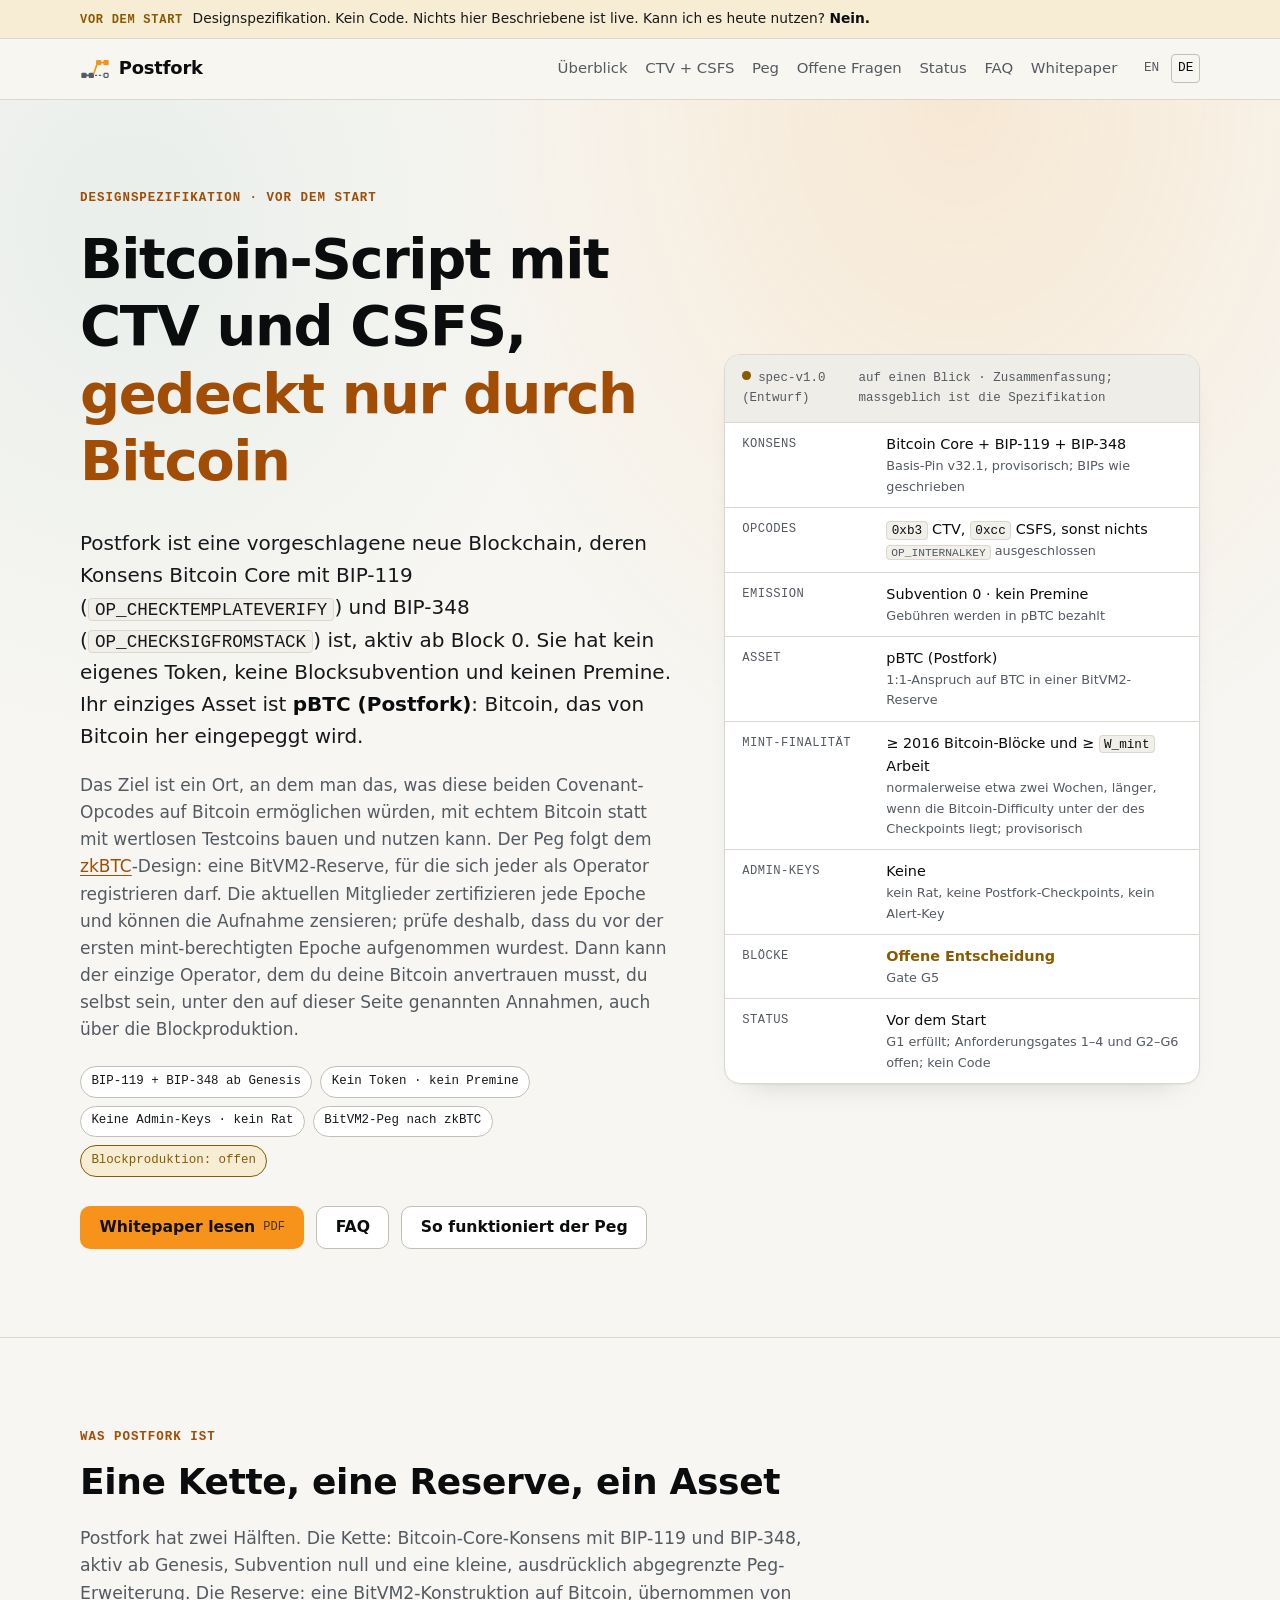
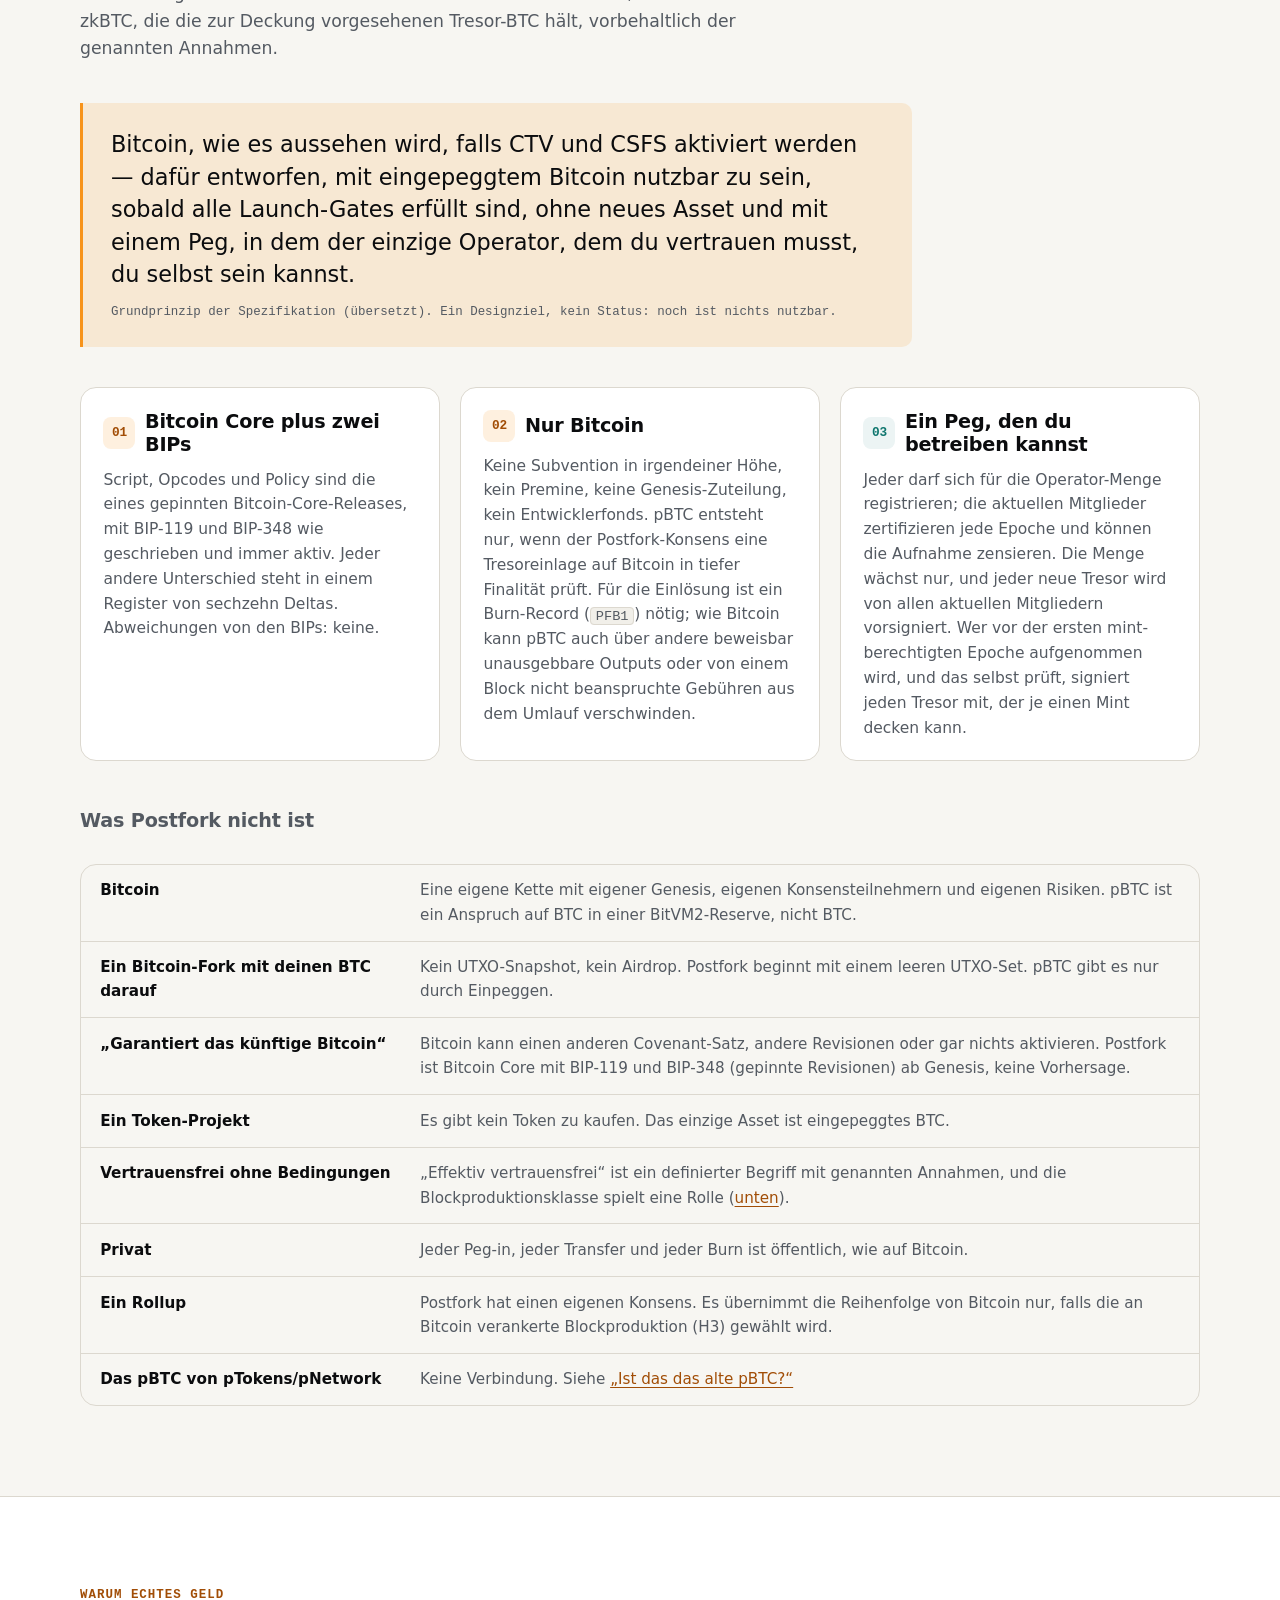
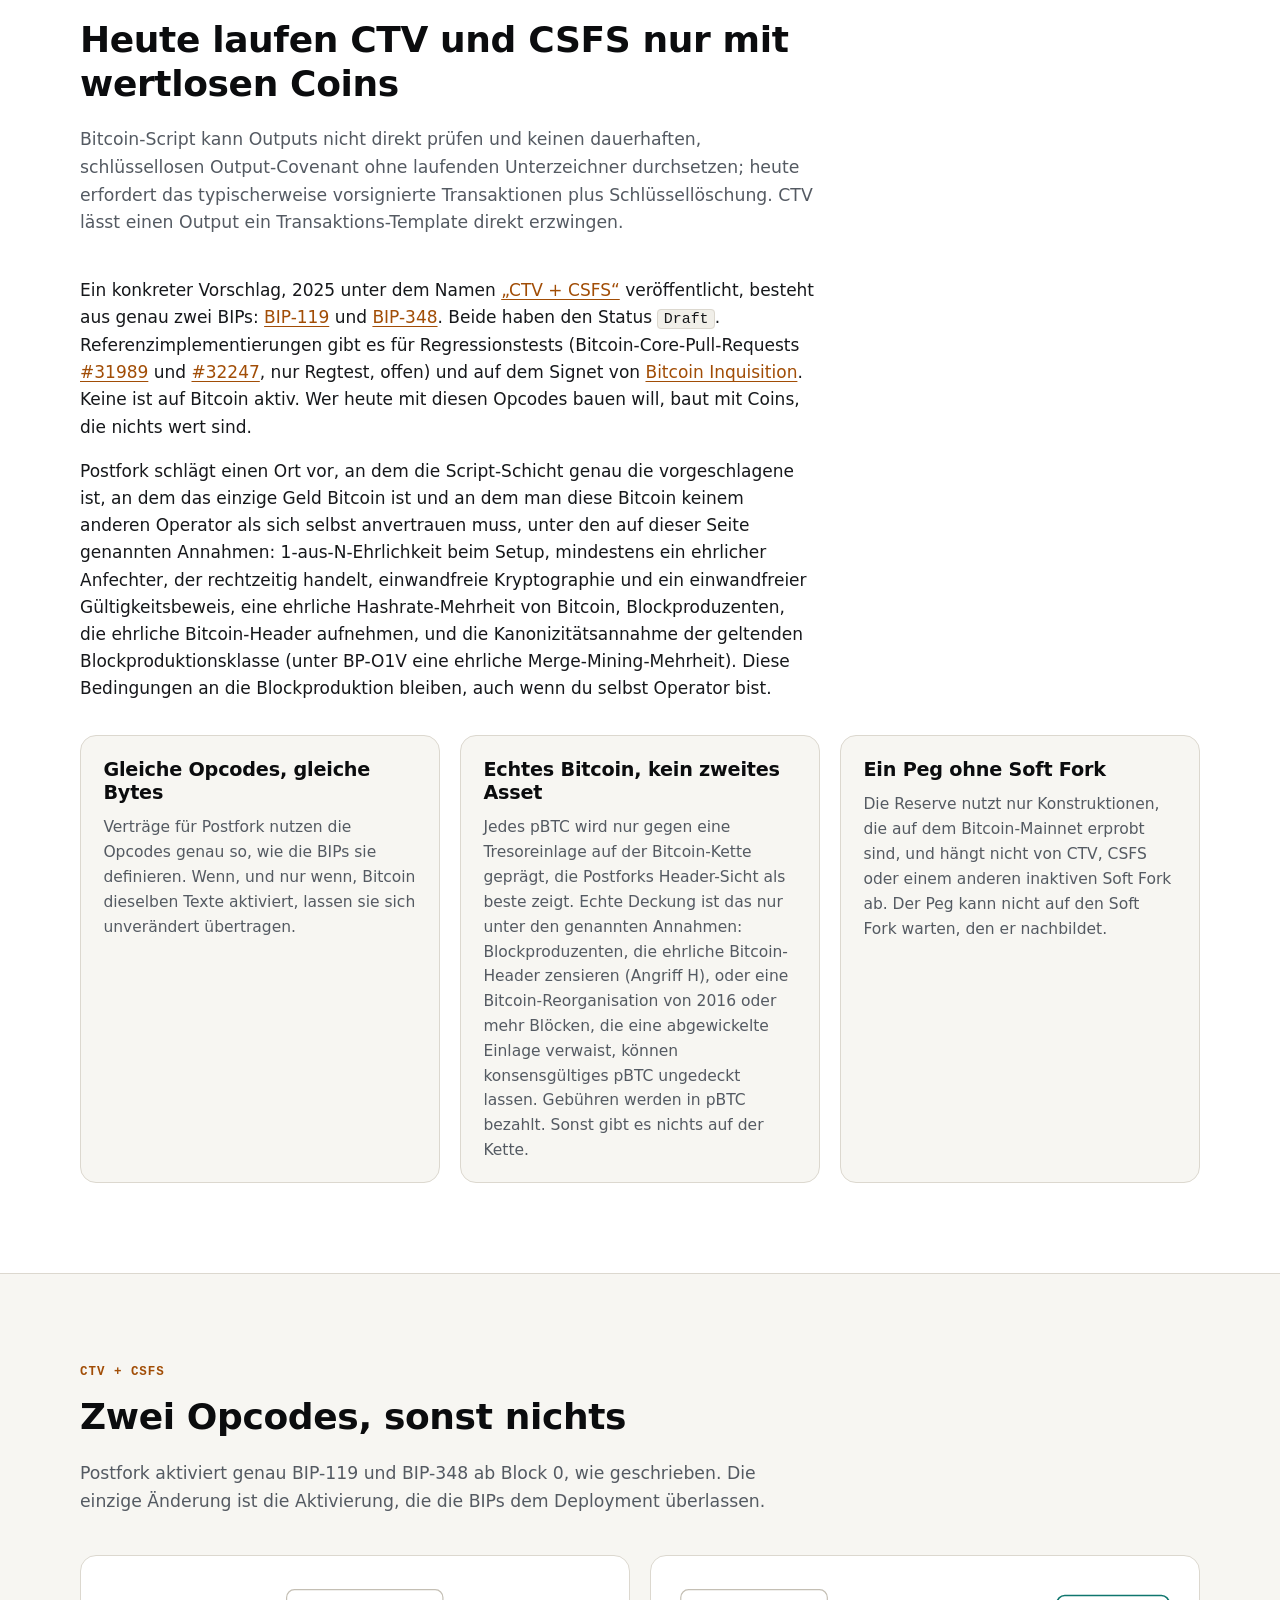
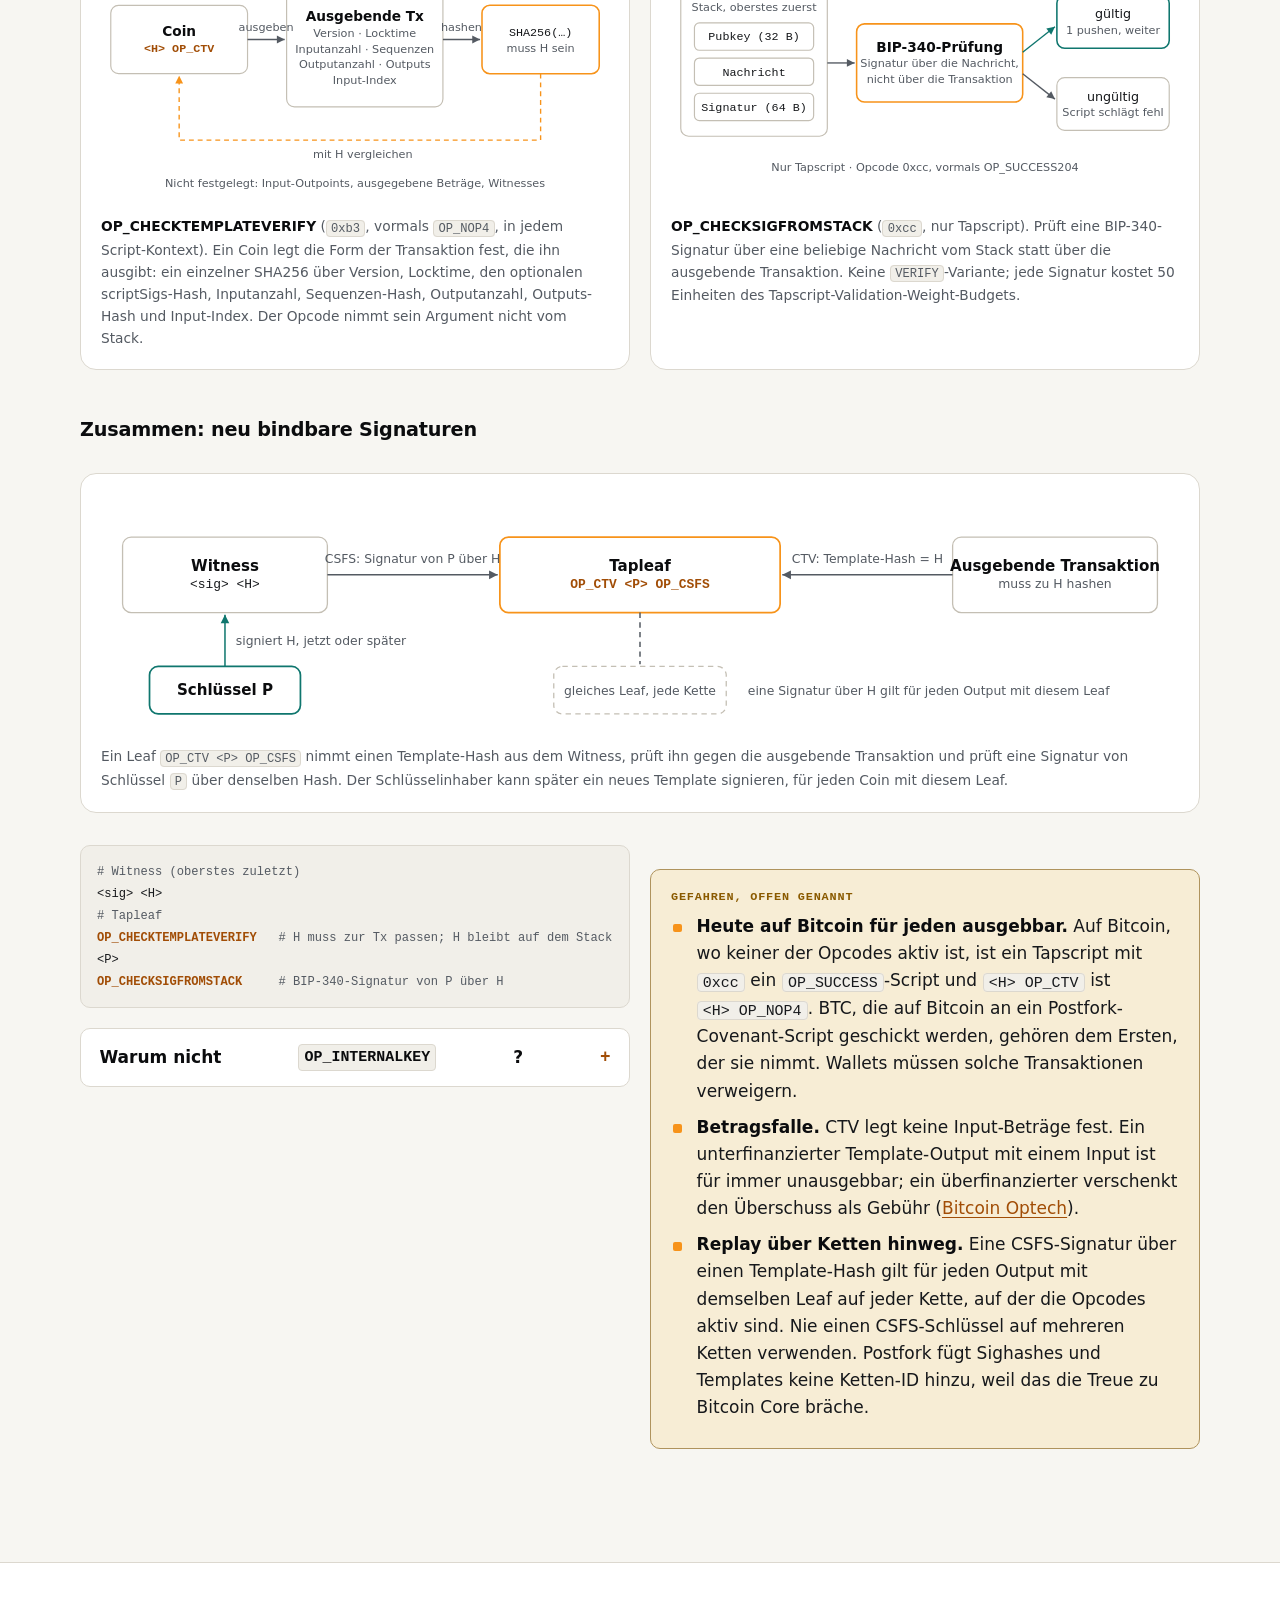
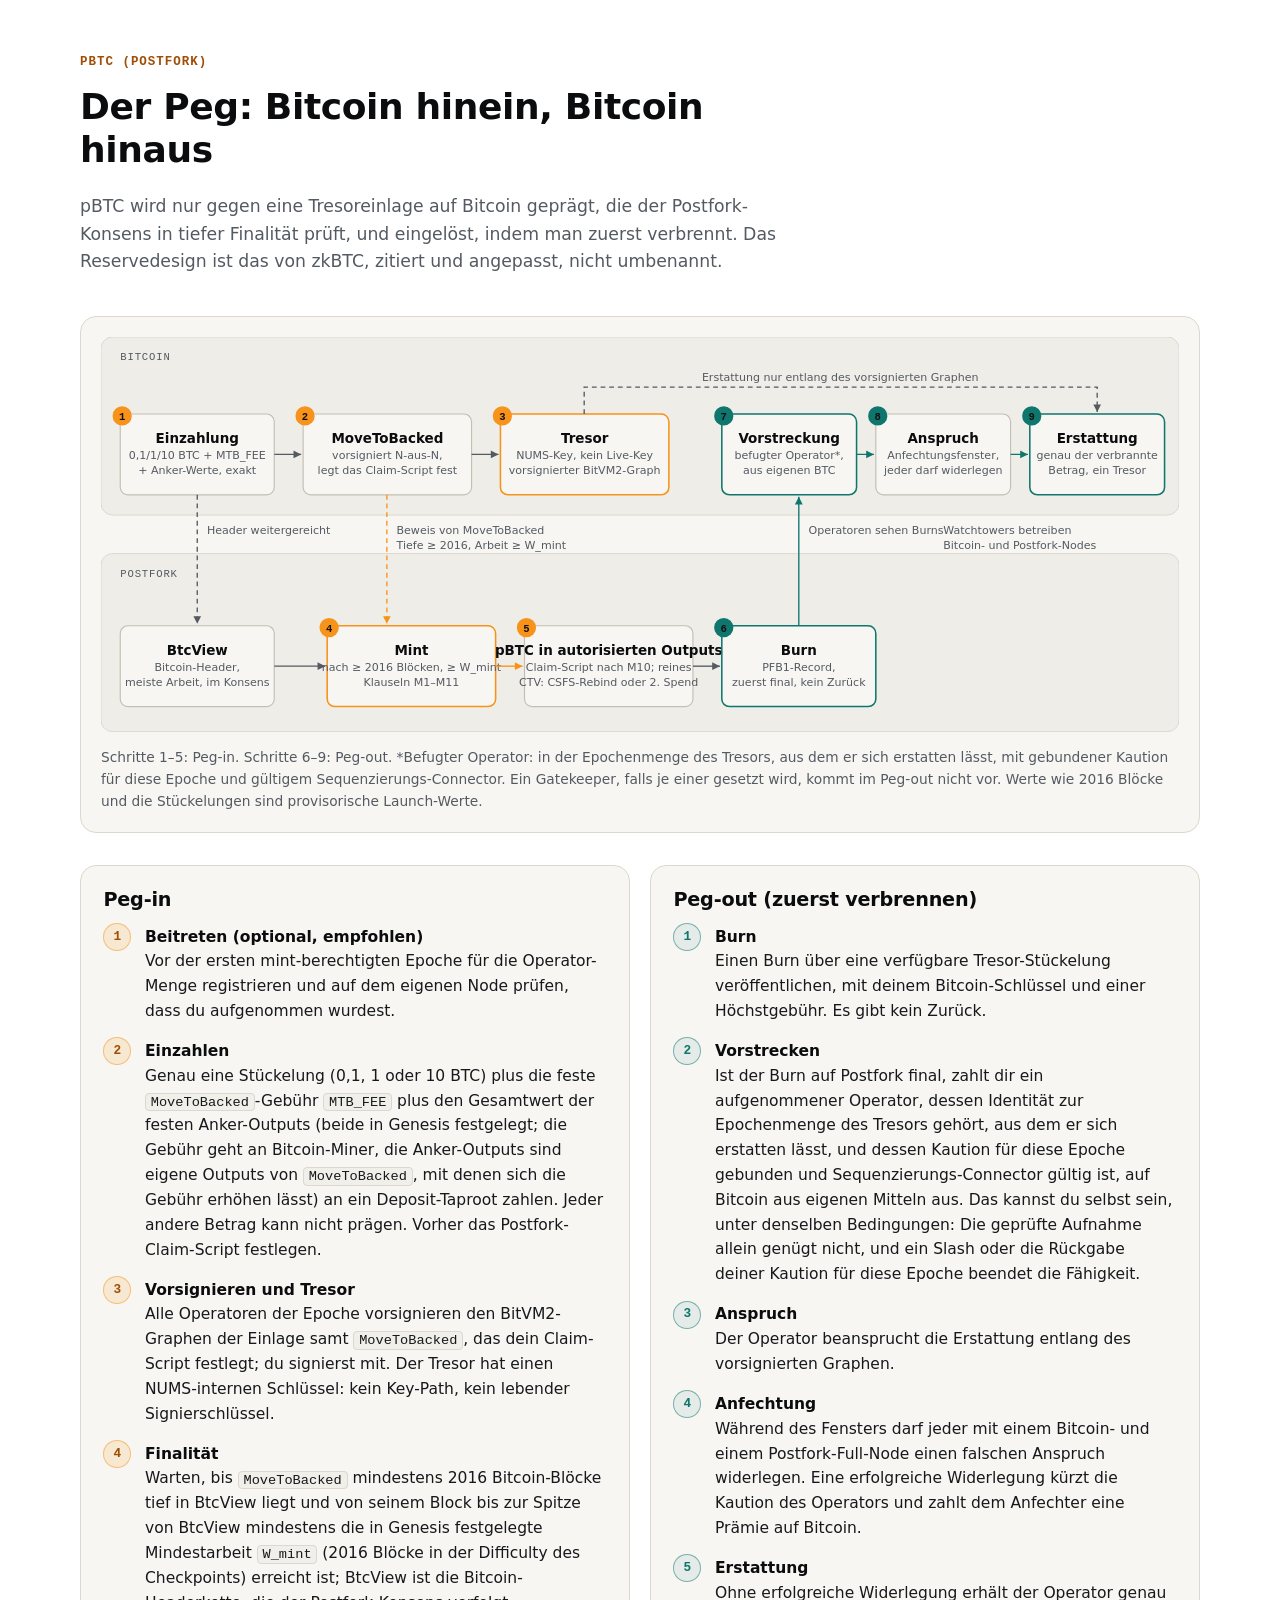
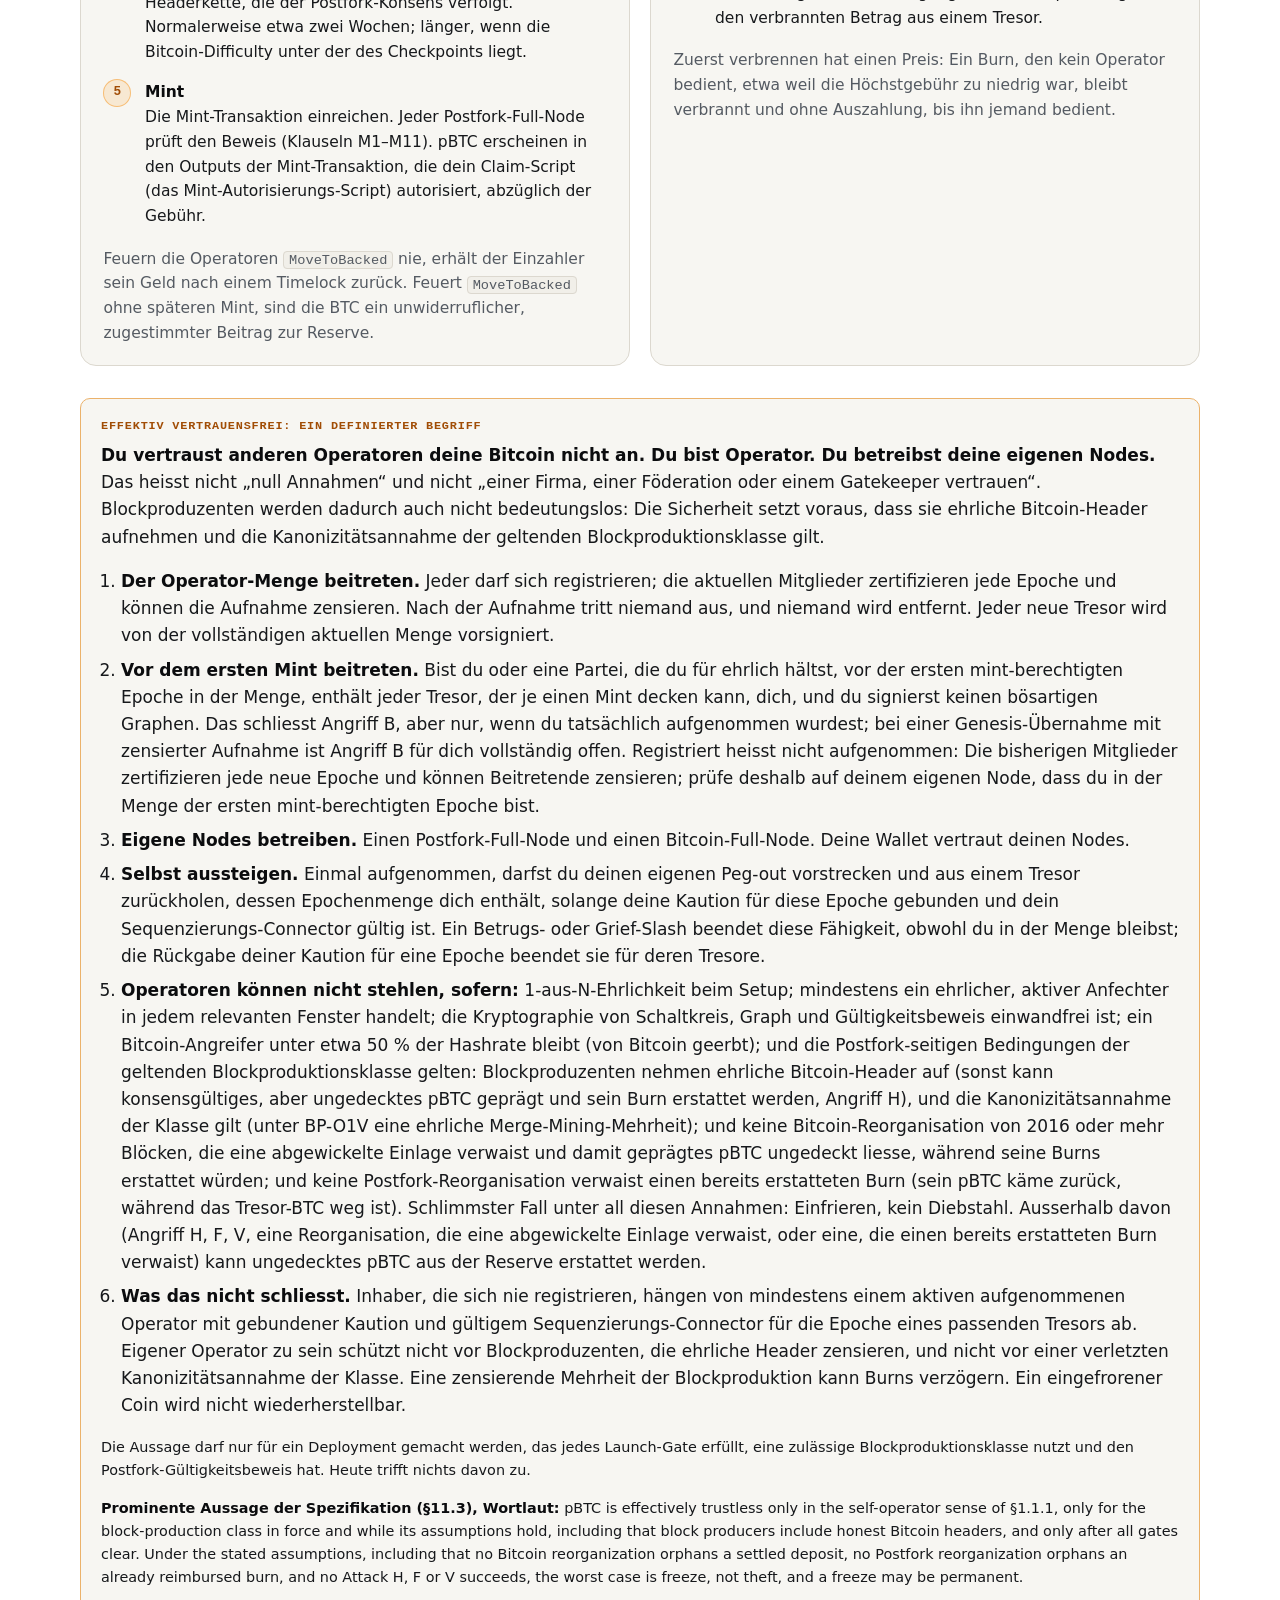
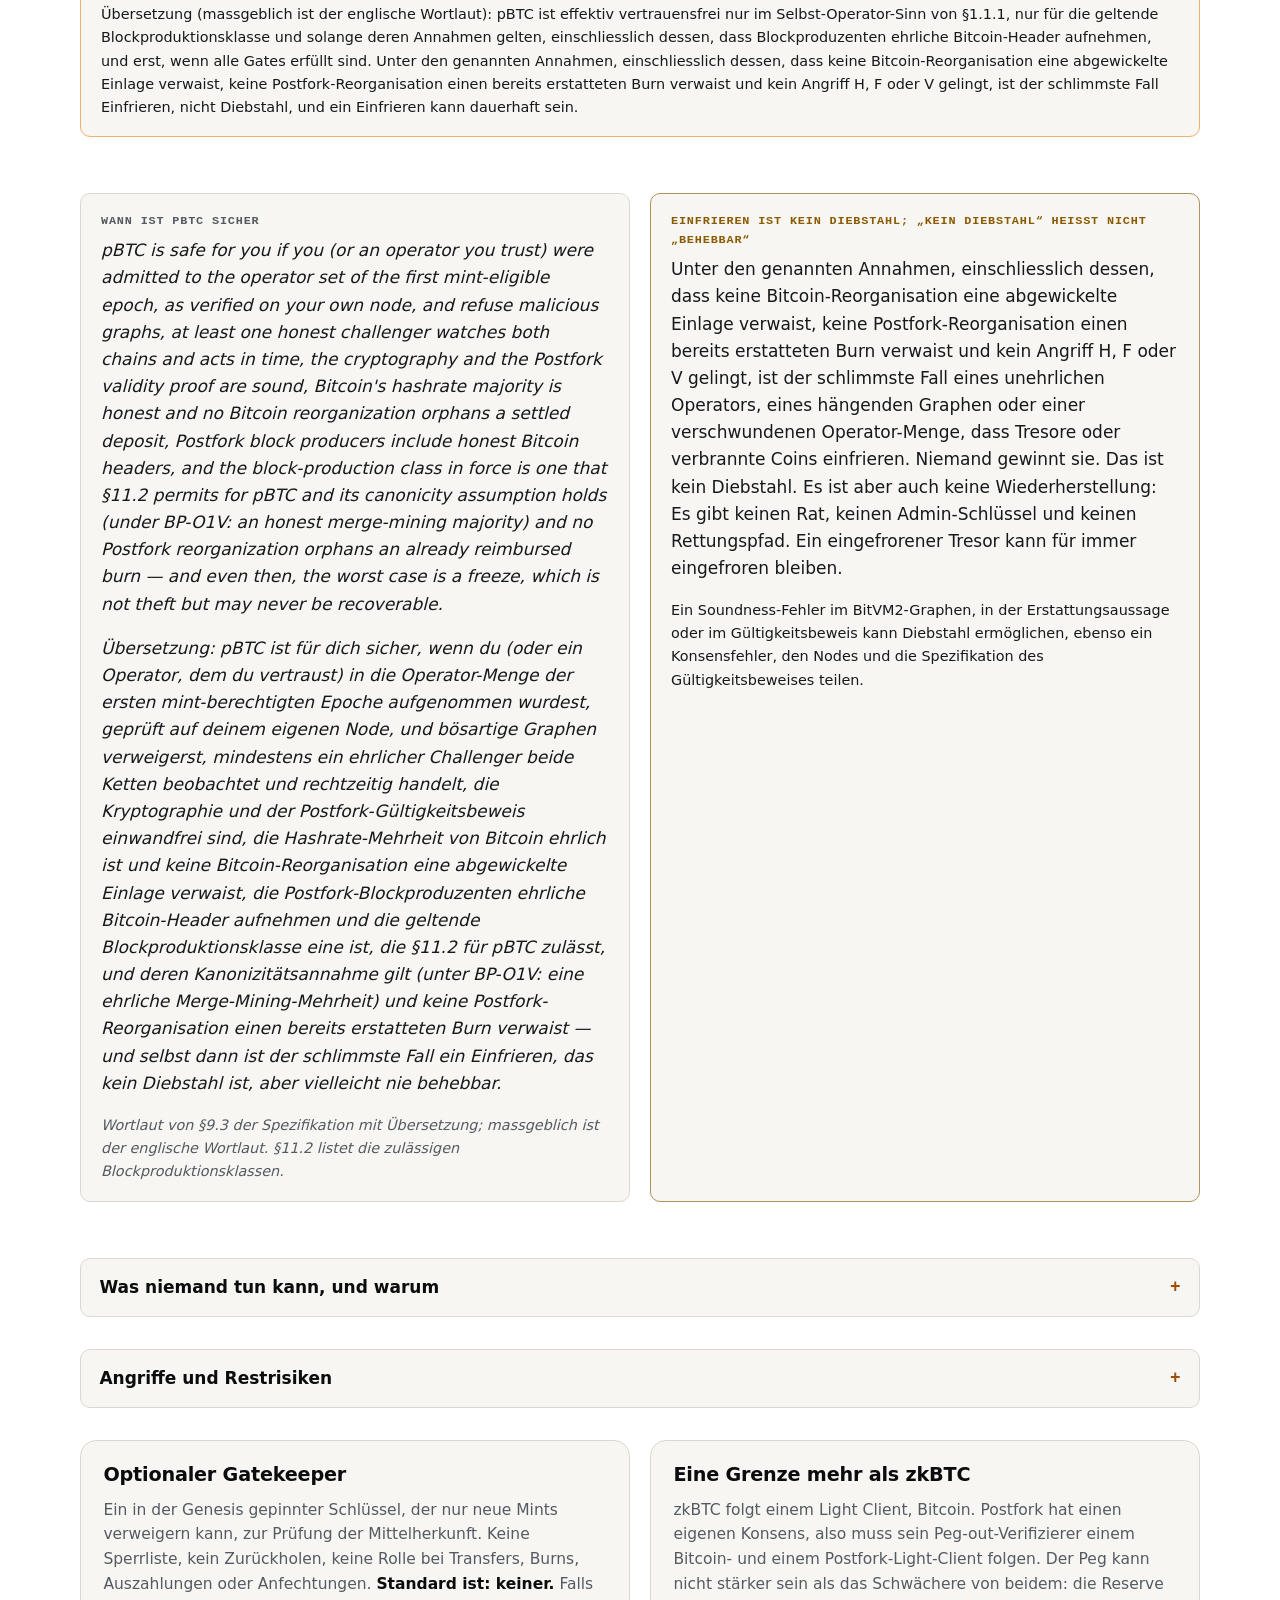
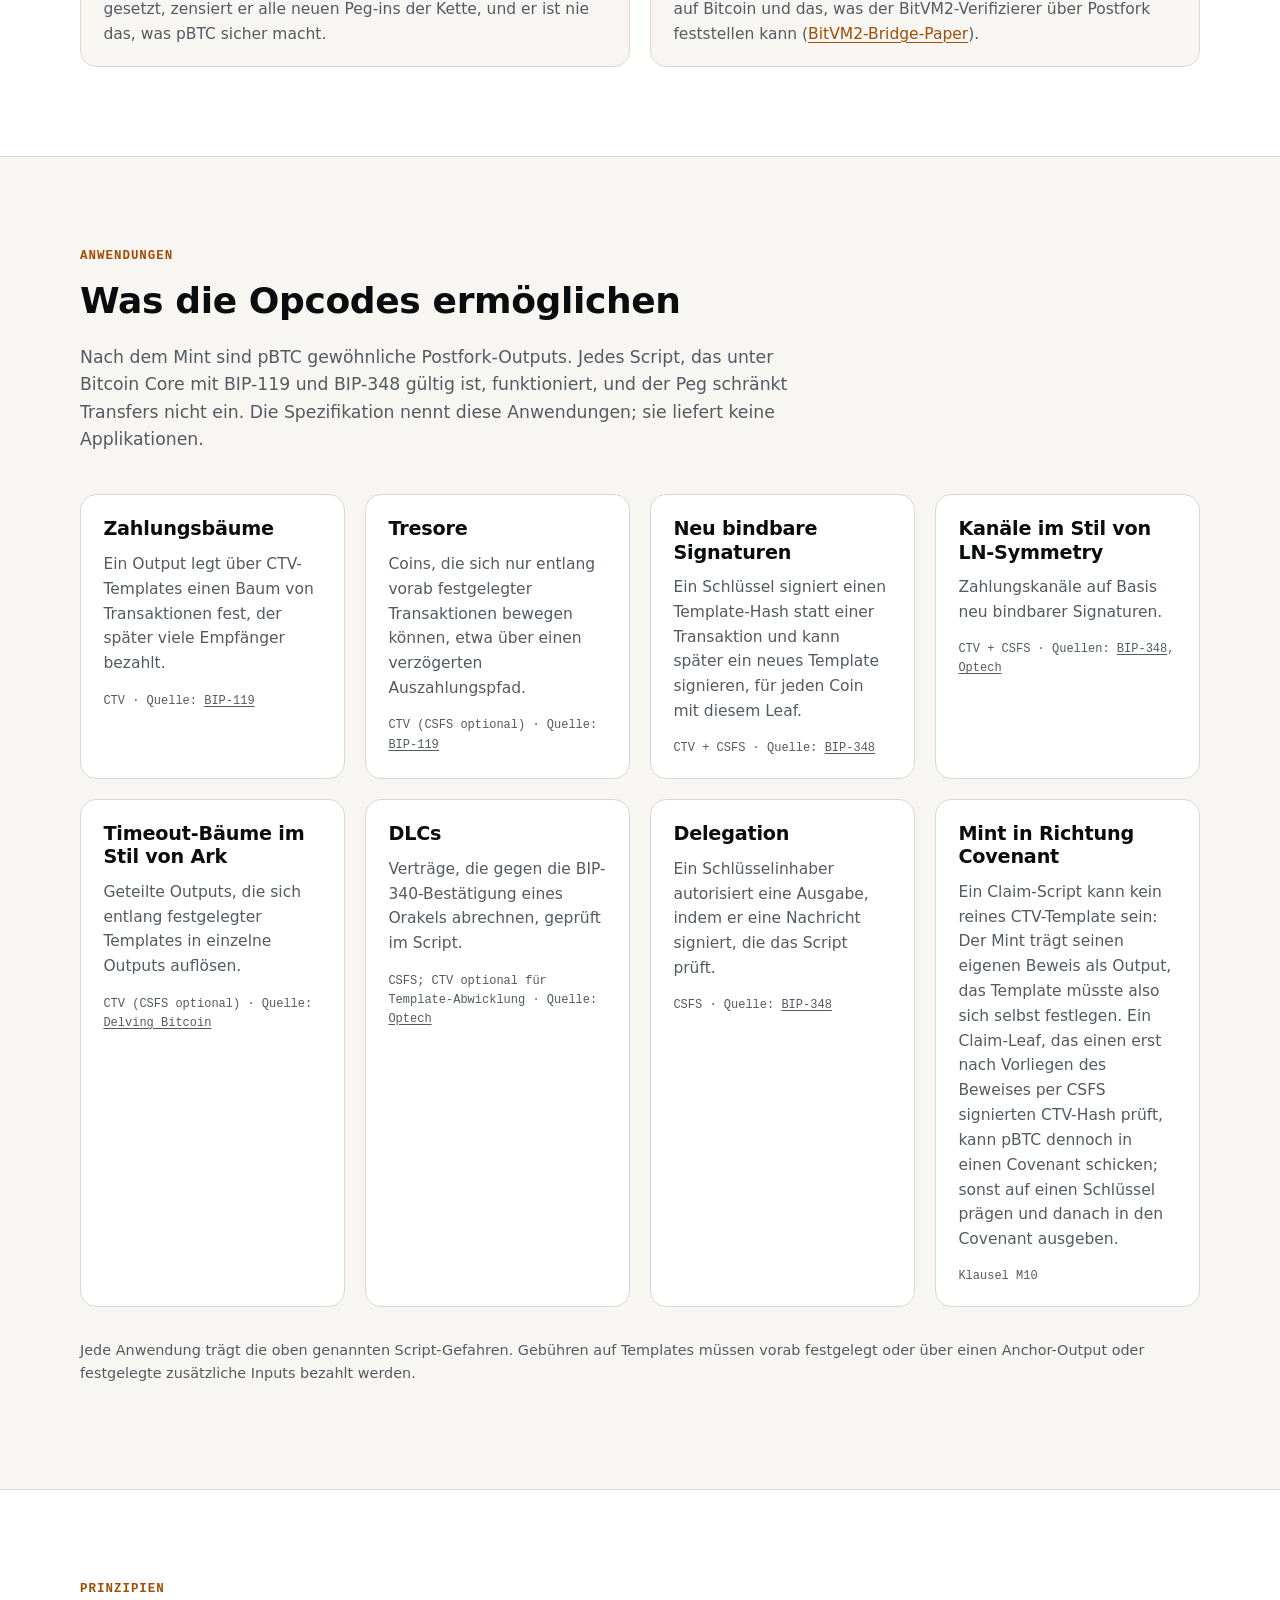
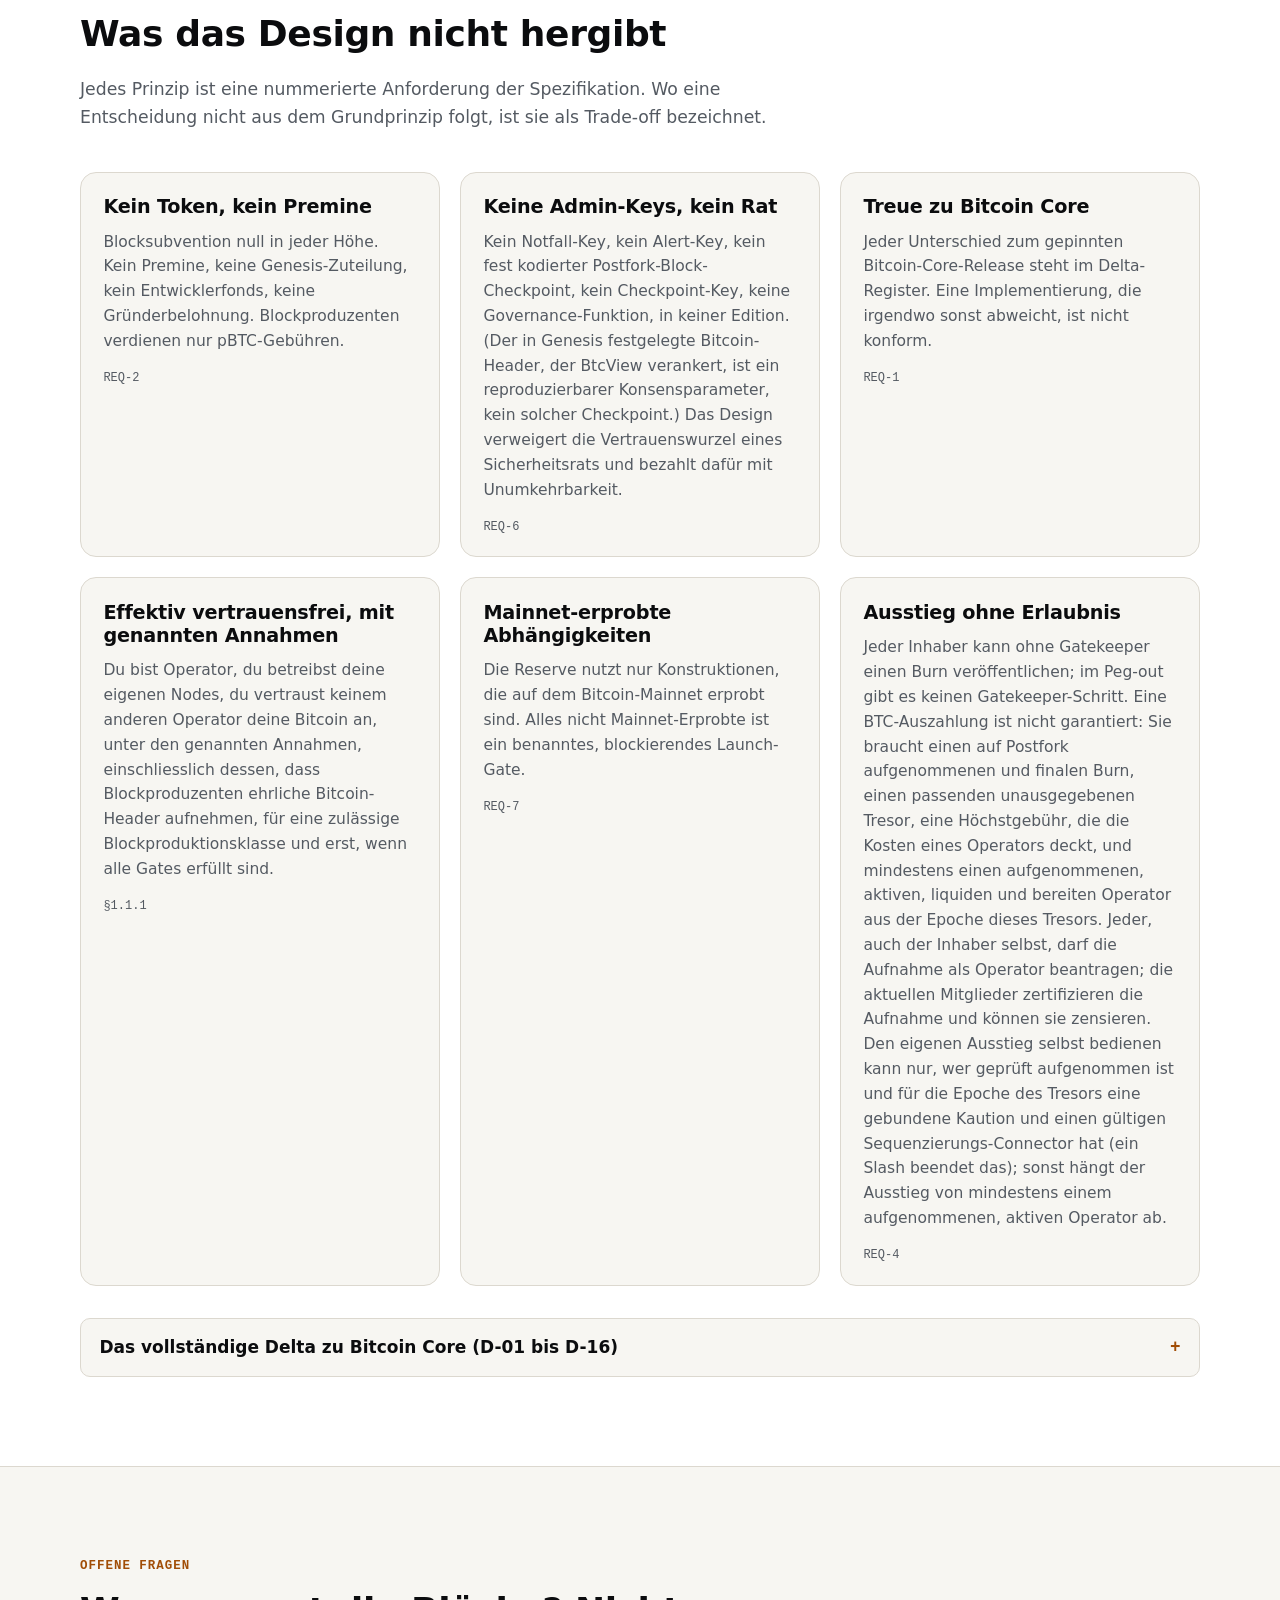
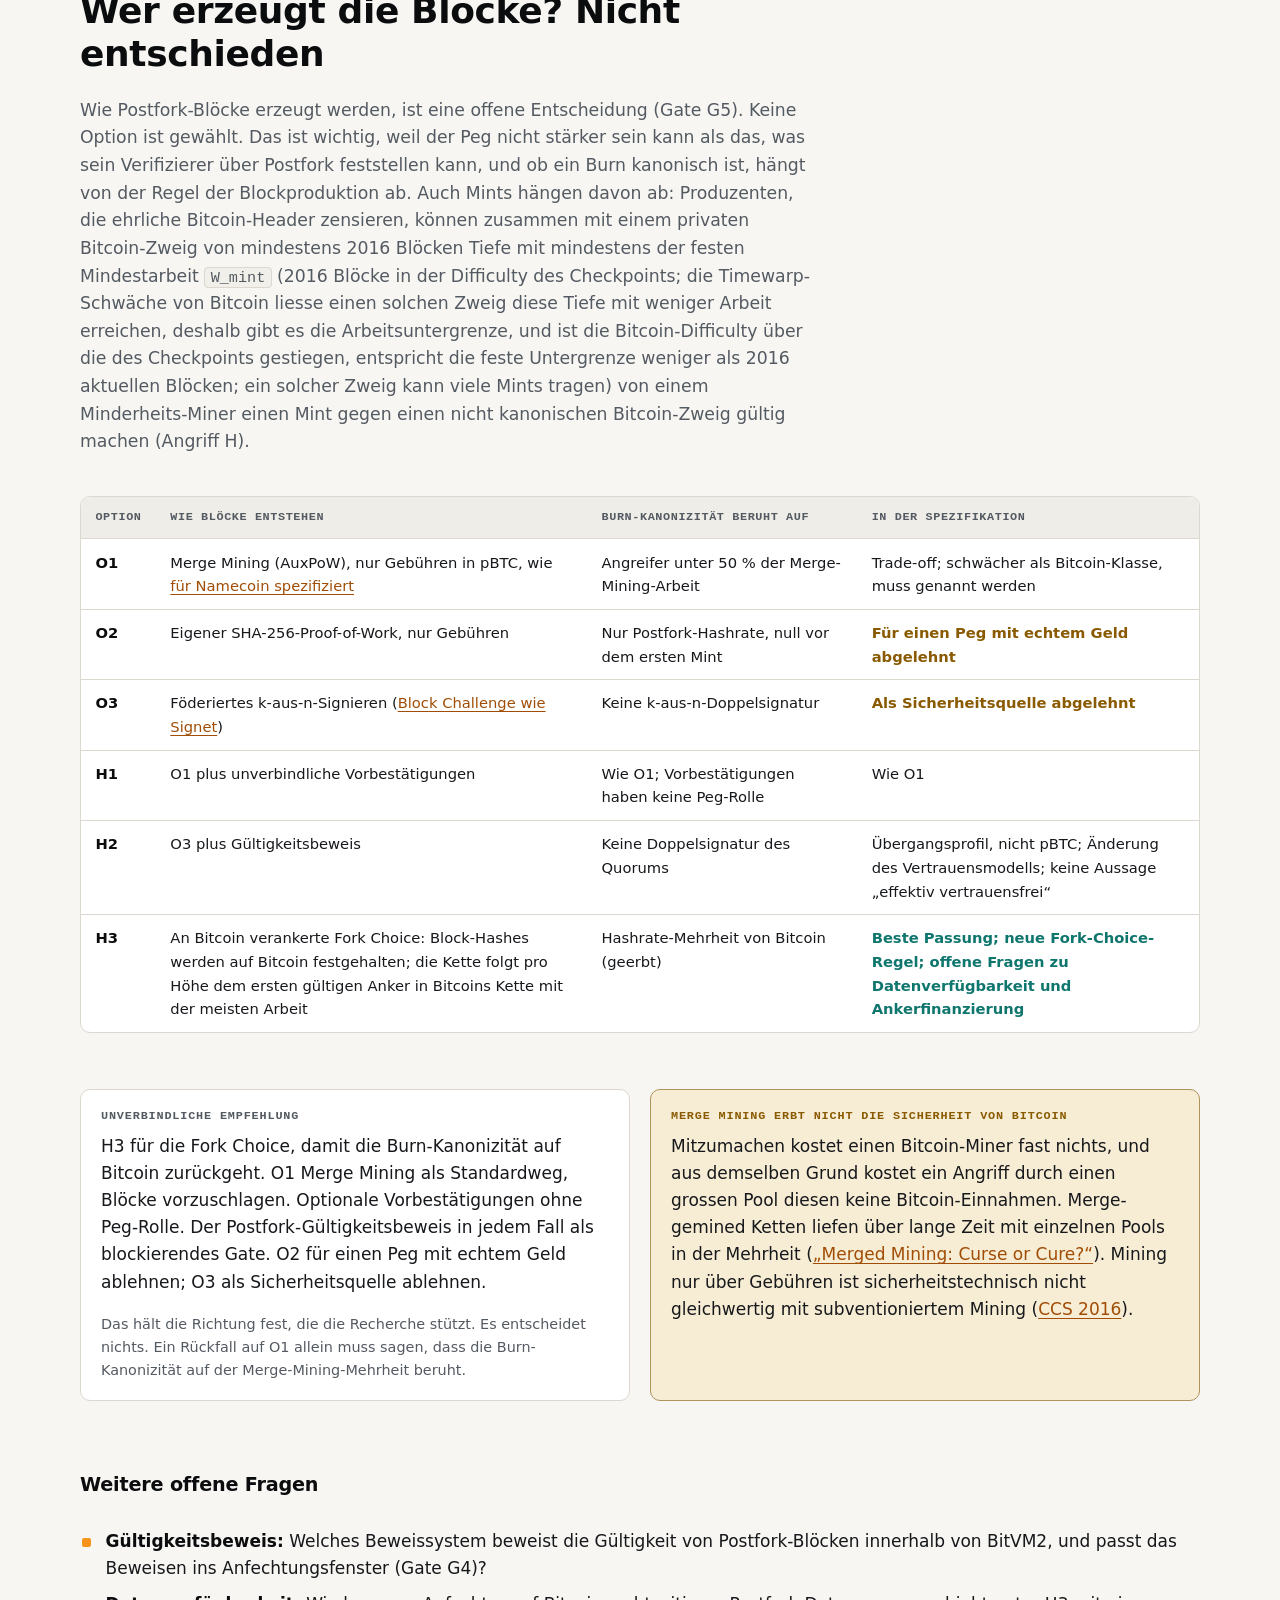
==== de/index.html @ e13eed55 "Address fifteenth review: covenant wording, CTV hash, gates Precise covenant motivation and CTV hash" ====
<!doctype html>
<html lang="de">
<head>
<meta charset="utf-8" />
<meta name="viewport" content="width=device-width, initial-scale=1" />
<title>Postfork — Bitcoin Core mit CTV und CSFS ab Genesis, gedeckt nur durch eingepeggtes Bitcoin</title>
<meta name="description" content="Eine Designspezifikation vor dem Start: Bitcoin Core mit BIP-119 (CTV) und BIP-348 (CSFS), aktiv ab Genesis. Kein Token, kein Premine. Das einzige Asset ist pBTC (Postfork), über eine BitVM2-Reserve eingepeggtes Bitcoin. Nichts ist live." />
<meta name="robots" content="index, follow, max-image-preview:large" />
<meta name="theme-color" content="#0b0c0e" media="(prefers-color-scheme: dark)" />
<meta name="theme-color" content="#f7f6f2" media="(prefers-color-scheme: light)" />
<link rel="canonical" href="https://postfork.org/de/" />
<link rel="alternate" hreflang="en" href="https://postfork.org/" />
<link rel="alternate" hreflang="de" href="https://postfork.org/de/" />
<link rel="alternate" hreflang="x-default" href="https://postfork.org/" />
<link rel="icon" href="/favicon.svg" type="image/svg+xml" />
<link rel="sitemap" type="application/xml" href="/sitemap.xml" />
<link rel="stylesheet" href="/styles.css" />
<meta property="og:type" content="website" />
<meta property="og:site_name" content="Postfork" />
<meta property="og:title" content="Postfork — Bitcoin Core mit CTV und CSFS ab Genesis, gedeckt nur durch eingepeggtes Bitcoin" />
<meta property="og:description" content="Eine Designspezifikation vor dem Start: Bitcoin Core mit BIP-119 (CTV) und BIP-348 (CSFS), aktiv ab Genesis. Kein Token, kein Premine. Das einzige Asset ist pBTC (Postfork), über eine BitVM2-Reserve eingepeggtes Bitcoin. Nichts ist live." />
<meta property="og:url" content="https://postfork.org/de/" />
<meta property="og:locale" content="de_DE" />
<meta property="og:locale:alternate" content="en_US" />
<meta property="og:image" content="https://postfork.org/og.png" />
<meta property="og:image:type" content="image/png" />
<meta property="og:image:width" content="1200" />
<meta property="og:image:height" content="630" />
<meta property="og:image:alt" content="Postfork: Bitcoin Core mit CTV und CSFS ab Genesis. Designspezifikation, vor dem Start." />
<meta name="twitter:card" content="summary_large_image" />
<meta name="twitter:title" content="Postfork — Bitcoin Core mit CTV und CSFS ab Genesis, gedeckt nur durch eingepeggtes Bitcoin" />
<meta name="twitter:description" content="Eine Designspezifikation vor dem Start: Bitcoin Core mit BIP-119 (CTV) und BIP-348 (CSFS), aktiv ab Genesis. Kein Token, kein Premine. Das einzige Asset ist pBTC (Postfork), über eine BitVM2-Reserve eingepeggtes Bitcoin. Nichts ist live." />
<meta name="twitter:image" content="https://postfork.org/og.png" />
<meta name="twitter:image:alt" content="Postfork: Bitcoin Core mit CTV und CSFS ab Genesis. Designspezifikation, vor dem Start." />
<script type="application/ld+json">
{
  "@context": "https://schema.org",
  "@type": "WebSite",
  "name": "Postfork",
  "url": "https://postfork.org/de/",
  "inLanguage": "de",
  "description": "Designspezifikation von Postfork vor dem Start: Bitcoin Core mit BIP-119 und BIP-348 ab Genesis, und pBTC (Postfork), ein durch BitVM2 gedeckter Bitcoin-Peg. Nichts ist live."
}
</script>
</head>
<body>
<a class="skip" href="#main">Zum Inhalt springen</a>
<div class="status-strip" role="note"><div class="wrap"><span class="tag">Vor dem Start</span><span>Designspezifikation. Kein Code. Nichts hier Beschriebene ist live. Kann ich es heute nutzen? <strong>Nein.</strong></span></div></div>
<header class="site-header">
  <div class="wrap">
    <a class="brand" href="/de/" aria-label="Postfork"><svg viewBox="2 7 28 19" width="30" height="20" aria-hidden="true" focusable="false"><rect class="logo-base" x="3" y="20" width="5" height="5" rx="1"/><rect class="logo-base" x="10" y="20" width="5" height="5" rx="1"/><path class="logo-link" d="M8 22.5h2"/><path class="logo-ghost" d="M16 22.5h7.5"/><rect class="logo-ghost-box" x="24.6" y="20.6" width="3.8" height="3.8" rx="0.8"/><path class="logo-accent-link" d="M15 20.5L17.5 13"/><rect class="logo-accent" x="17" y="8" width="5" height="5" rx="1"/><path class="logo-accent-link" d="M22 10.5h2"/><rect class="logo-accent" x="24" y="8" width="5" height="5" rx="1"/></svg><span>Postfork</span></a>
    <nav class="site-nav" aria-label="Hauptnavigation">
      <a href="/de/#what">Überblick</a><a href="/de/#opcodes">CTV + CSFS</a><a href="/de/#peg">Peg</a><a href="/de/#open">Offene Fragen</a><a href="/de/#status">Status</a><a href="/de/faq/">FAQ</a><a href="/de/white-paper/">Whitepaper</a>
    </nav>
    <div class="langs" role="group" aria-label="Sprache">
      <a href="/" hreflang="en" lang="en">EN</a>
      <a href="/de/" hreflang="de" lang="de" aria-current="true">DE</a>
    </div>
  </div>
</header>
<main id="main">

<section class="hero" aria-labelledby="hero-title">
  <div class="wrap">
    <div>
      <p class="eyebrow">Designspezifikation · vor dem Start</p>
      <h1 id="hero-title">Bitcoin-Script mit CTV und CSFS, <span class="hl">gedeckt nur durch Bitcoin</span></h1>
      <p class="lede">Postfork ist eine vorgeschlagene neue Blockchain, deren Konsens Bitcoin Core mit BIP-119 (<code>OP_CHECKTEMPLATEVERIFY</code>) und BIP-348 (<code>OP_CHECKSIGFROMSTACK</code>) ist, aktiv ab Block 0. Sie hat kein eigenes Token, keine Blocksubvention und keinen Premine. Ihr einziges Asset ist <strong>pBTC (Postfork)</strong>: Bitcoin, das von Bitcoin her eingepeggt wird.</p>
      <p class="lede-2">Das Ziel ist ein Ort, an dem man das, was diese beiden Covenant-Opcodes auf Bitcoin ermöglichen würden, mit echtem Bitcoin statt mit wertlosen Testcoins bauen und nutzen kann. Der Peg folgt dem <a href="https://github.com/zk-BTC/zkbtc">zkBTC</a>-Design: eine BitVM2-Reserve, für die sich jeder als Operator registrieren darf. Die aktuellen Mitglieder zertifizieren jede Epoche und können die Aufnahme zensieren; prüfe deshalb, dass du vor der ersten mint-berechtigten Epoche aufgenommen wurdest. Dann kann der einzige Operator, dem du deine Bitcoin anvertrauen musst, du selbst sein, unter den auf dieser Seite genannten Annahmen, auch über die Blockproduktion.</p>
      <ul class="chips" aria-label="Wichtigste Eigenschaften">
        <li>BIP-119 + BIP-348 ab Genesis</li>
        <li>Kein Token · kein Premine</li>
        <li>Keine Admin-Keys · kein Rat</li>
        <li>BitVM2-Peg nach zkBTC</li>
        <li class="open">Blockproduktion: offen</li>
      </ul>
      <div class="actions">
        <a class="btn btn-primary" href="/de/white-paper/">Whitepaper lesen <small>PDF</small></a>
        <a class="btn btn-ghost" href="/de/faq/">FAQ</a>
        <a class="btn btn-ghost" href="#peg">So funktioniert der Peg</a>
      </div>
    </div>
    <aside class="spec-card" aria-label="Postfork auf einen Blick">
      <header><span><span class="dot" aria-hidden="true"></span>spec-v1.0 (Entwurf)</span><span>auf einen Blick · Zusammenfassung; massgeblich ist die Spezifikation</span></header>
      <dl>
        <dt>Konsens</dt>
        <dd>Bitcoin Core + BIP-119 + BIP-348<span class="note">Basis-Pin v32.1, provisorisch; BIPs wie geschrieben</span></dd>
        <dt>Opcodes</dt>
        <dd><code>0xb3</code> CTV, <code>0xcc</code> CSFS, sonst nichts<span class="note"><code>OP_INTERNALKEY</code> ausgeschlossen</span></dd>
        <dt>Emission</dt>
        <dd>Subvention 0 · kein Premine<span class="note">Gebühren werden in pBTC bezahlt</span></dd>
        <dt>Asset</dt>
        <dd>pBTC (Postfork)<span class="note">1:1-Anspruch auf BTC in einer BitVM2-Reserve</span></dd>
        <dt>Mint-Finalität</dt>
        <dd>≥ 2016 Bitcoin-Blöcke und ≥ <code>W_mint</code> Arbeit<span class="note">normalerweise etwa zwei Wochen, länger, wenn die Bitcoin-Difficulty unter der des Checkpoints liegt; provisorisch</span></dd>
        <dt>Admin-Keys</dt>
        <dd>Keine<span class="note">kein Rat, keine Postfork-Checkpoints, kein Alert-Key</span></dd>
        <dt>Blöcke</dt>
        <dd><span class="open">Offene Entscheidung</span><span class="note">Gate G5</span></dd>
        <dt>Status</dt>
        <dd>Vor dem Start<span class="note">G1 erfüllt; Anforderungsgates 1–4 und G2–G6 offen; kein Code</span></dd>
      </dl>
    </aside>
  </div>
</section>

<section class="section" id="what" aria-labelledby="what-title">
  <div class="wrap">
    <div class="section-head">
      <p class="kicker">Was Postfork ist</p>
      <h2 id="what-title">Eine Kette, eine Reserve, ein Asset</h2>
      <p>Postfork hat zwei Hälften. Die Kette: Bitcoin-Core-Konsens mit BIP-119 und BIP-348, aktiv ab Genesis, Subvention null und eine kleine, ausdrücklich abgegrenzte Peg-Erweiterung. Die Reserve: eine BitVM2-Konstruktion auf Bitcoin, übernommen von zkBTC, die die zur Deckung vorgesehenen Tresor-BTC hält, vorbehaltlich der genannten Annahmen.</p>
    </div>
    <blockquote class="principle">
      <p>Bitcoin, wie es aussehen wird, falls CTV und CSFS aktiviert werden — dafür entworfen, mit eingepeggtem Bitcoin nutzbar zu sein, sobald alle Launch-Gates erfüllt sind, ohne neues Asset und mit einem Peg, in dem der einzige Operator, dem du vertrauen musst, du selbst sein kannst.</p>
      <cite>Grundprinzip der Spezifikation (übersetzt). Ein Designziel, kein Status: noch ist nichts nutzbar.</cite>
    </blockquote>
    <div class="grid grid-3">
      <article class="card">
        <h3><span class="ico" aria-hidden="true">01</span>Bitcoin Core plus zwei BIPs</h3>
        <p>Script, Opcodes und Policy sind die eines gepinnten Bitcoin-Core-Releases, mit BIP-119 und BIP-348 wie geschrieben und immer aktiv. Jeder andere Unterschied steht in einem Register von sechzehn Deltas. Abweichungen von den BIPs: keine.</p>
      </article>
      <article class="card">
        <h3><span class="ico" aria-hidden="true">02</span>Nur Bitcoin</h3>
        <p>Keine Subvention in irgendeiner Höhe, kein Premine, keine Genesis-Zuteilung, kein Entwicklerfonds. pBTC entsteht nur, wenn der Postfork-Konsens eine Tresoreinlage auf Bitcoin in tiefer Finalität prüft. Für die Einlösung ist ein Burn-Record (<code>PFB1</code>) nötig; wie Bitcoin kann pBTC auch über andere beweisbar unausgebbare Outputs oder von einem Block nicht beanspruchte Gebühren aus dem Umlauf verschwinden.</p>
      </article>
      <article class="card">
        <h3><span class="ico branch" aria-hidden="true">03</span>Ein Peg, den du betreiben kannst</h3>
        <p>Jeder darf sich für die Operator-Menge registrieren; die aktuellen Mitglieder zertifizieren jede Epoche und können die Aufnahme zensieren. Die Menge wächst nur, und jeder neue Tresor wird von allen aktuellen Mitgliedern vorsigniert. Wer vor der ersten mint-berechtigten Epoche aufgenommen wird, und das selbst prüft, signiert jeden Tresor mit, der je einen Mint decken kann.</p>
      </article>
    </div>

    <h3 class="muted">Was Postfork nicht ist</h3>
    <ul class="isnot">
      <li><span>Bitcoin</span><span>Eine eigene Kette mit eigener Genesis, eigenen Konsensteilnehmern und eigenen Risiken. pBTC ist ein Anspruch auf BTC in einer BitVM2-Reserve, nicht BTC.</span></li>
      <li><span>Ein Bitcoin-Fork mit deinen BTC darauf</span><span>Kein UTXO-Snapshot, kein Airdrop. Postfork beginnt mit einem leeren UTXO-Set. pBTC gibt es nur durch Einpeggen.</span></li>
      <li><span>„Garantiert das künftige Bitcoin“</span><span>Bitcoin kann einen anderen Covenant-Satz, andere Revisionen oder gar nichts aktivieren. Postfork ist Bitcoin Core mit BIP-119 und BIP-348 (gepinnte Revisionen) ab Genesis, keine Vorhersage.</span></li>
      <li><span>Ein Token-Projekt</span><span>Es gibt kein Token zu kaufen. Das einzige Asset ist eingepeggtes BTC.</span></li>
      <li><span>Vertrauensfrei ohne Bedingungen</span><span>„Effektiv vertrauensfrei“ ist ein definierter Begriff mit genannten Annahmen, und die Blockproduktionsklasse spielt eine Rolle (<a href="#trust">unten</a>).</span></li>
      <li><span>Privat</span><span>Jeder Peg-in, jeder Transfer und jeder Burn ist öffentlich, wie auf Bitcoin.</span></li>
      <li><span>Ein Rollup</span><span>Postfork hat einen eigenen Konsens. Es übernimmt die Reihenfolge von Bitcoin nur, falls die an Bitcoin verankerte Blockproduktion (H3) gewählt wird.</span></li>
      <li><span>Das pBTC von pTokens/pNetwork</span><span>Keine Verbindung. Siehe <a href="/de/faq/#is-this-the-old-pbtc">„Ist das das alte pBTC?“</a></span></li>
    </ul>
  </div>
</section>

<section class="section alt" id="why" aria-labelledby="why-title">
  <div class="wrap">
    <div class="section-head">
      <p class="kicker">Warum echtes Geld</p>
      <h2 id="why-title">Heute laufen CTV und CSFS nur mit wertlosen Coins</h2>
      <p>Bitcoin-Script kann Outputs nicht direkt prüfen und keinen dauerhaften, schlüssellosen Output-Covenant ohne laufenden Unterzeichner durchsetzen; heute erfordert das typischerweise vorsignierte Transaktionen plus Schlüssellöschung. CTV lässt einen Output ein Transaktions-Template direkt erzwingen.</p>
    </div>
    <div class="prose">
      <p>Ein konkreter Vorschlag, 2025 unter dem Namen <a href="https://ctv-csfs.com/">„CTV + CSFS“</a> veröffentlicht, besteht aus genau zwei BIPs: <a href="https://github.com/bitcoin/bips/blob/master/bip-0119.mediawiki">BIP-119</a> und <a href="https://github.com/bitcoin/bips/blob/master/bip-0348.md">BIP-348</a>. Beide haben den Status <code>Draft</code>. Referenzimplementierungen gibt es für Regressionstests (Bitcoin-Core-Pull-Requests <a href="https://github.com/bitcoin/bitcoin/pull/31989">#31989</a> und <a href="https://github.com/bitcoin/bitcoin/pull/32247">#32247</a>, nur Regtest, offen) und auf dem Signet von <a href="https://github.com/bitcoin-inquisition/bitcoin/releases">Bitcoin Inquisition</a>. Keine ist auf Bitcoin aktiv. Wer heute mit diesen Opcodes bauen will, baut mit Coins, die nichts wert sind.</p>
      <p>Postfork schlägt einen Ort vor, an dem die Script-Schicht genau die vorgeschlagene ist, an dem das einzige Geld Bitcoin ist und an dem man diese Bitcoin keinem anderen Operator als sich selbst anvertrauen muss, unter den auf dieser Seite genannten Annahmen: 1-aus-N-Ehrlichkeit beim Setup, mindestens ein ehrlicher Anfechter, der rechtzeitig handelt, einwandfreie Kryptographie und ein einwandfreier Gültigkeitsbeweis, eine ehrliche Hashrate-Mehrheit von Bitcoin, Blockproduzenten, die ehrliche Bitcoin-Header aufnehmen, und die Kanonizitätsannahme der geltenden Blockproduktionsklasse (unter BP-O1V eine ehrliche Merge-Mining-Mehrheit). Diese Bedingungen an die Blockproduktion bleiben, auch wenn du selbst Operator bist.</p>
    </div>
    <div class="grid grid-3">
      <article class="card">
        <h3>Gleiche Opcodes, gleiche Bytes</h3>
        <p>Verträge für Postfork nutzen die Opcodes genau so, wie die BIPs sie definieren. Wenn, und nur wenn, Bitcoin dieselben Texte aktiviert, lassen sie sich unverändert übertragen.</p>
      </article>
      <article class="card">
        <h3>Echtes Bitcoin, kein zweites Asset</h3>
        <p>Jedes pBTC wird nur gegen eine Tresoreinlage auf der Bitcoin-Kette geprägt, die Postforks Header-Sicht als beste zeigt. Echte Deckung ist das nur unter den genannten Annahmen: Blockproduzenten, die ehrliche Bitcoin-Header zensieren (Angriff H), oder eine Bitcoin-Reorganisation von 2016 oder mehr Blöcken, die eine abgewickelte Einlage verwaist, können konsensgültiges pBTC ungedeckt lassen. Gebühren werden in pBTC bezahlt. Sonst gibt es nichts auf der Kette.</p>
      </article>
      <article class="card">
        <h3>Ein Peg ohne Soft Fork</h3>
        <p>Die Reserve nutzt nur Konstruktionen, die auf dem Bitcoin-Mainnet erprobt sind, und hängt nicht von CTV, CSFS oder einem anderen inaktiven Soft Fork ab. Der Peg kann nicht auf den Soft Fork warten, den er nachbildet.</p>
      </article>
    </div>
  </div>
</section>

<section class="section" id="opcodes" aria-labelledby="opcodes-title">
  <div class="wrap">
    <div class="section-head">
      <p class="kicker">CTV + CSFS</p>
      <h2 id="opcodes-title">Zwei Opcodes, sonst nichts</h2>
      <p>Postfork aktiviert genau BIP-119 und BIP-348 ab Block 0, wie geschrieben. Die einzige Änderung ist die Aktivierung, die die BIPs dem Deployment überlassen.</p>
    </div>
    <div class="grid grid-2">
      <figure class="figure compact">
        <svg viewBox="0 0 520 230" role="img" aria-labelledby="ctv-t ctv-d" xmlns="http://www.w3.org/2000/svg"><title id="ctv-t">OP_CHECKTEMPLATEVERIFY</title><desc id="ctv-d">Ein mit dem Template-Hash H gesperrter Coin kann nur von einer Transaktion ausgegeben werden, deren festgelegte Felder zu H hashen.</desc><rect class="dg-box " x="10" y="30" width="140" height="70" rx="8"/><text class="dg-strong" x="80.0" y="61.5" text-anchor="middle">Coin</text><text class="dg-mono-accent" x="80.0" y="77.5" text-anchor="middle">&lt;H&gt; OP_CTV</text><rect class="dg-box " x="190" y="14" width="160" height="120" rx="8"/><text class="dg-strong" x="270.0" y="46.5" text-anchor="middle">Ausgebende Tx</text><text class="dg-small" x="270.0" y="62.5" text-anchor="middle">Version · Locktime</text><text class="dg-small" x="270.0" y="78.5" text-anchor="middle">Inputanzahl · Sequenzen</text><text class="dg-small" x="270.0" y="94.5" text-anchor="middle">Outputanzahl · Outputs</text><text class="dg-small" x="270.0" y="110.5" text-anchor="middle">Input-Index</text><rect class="dg-box accent" x="390" y="30" width="120" height="70" rx="8"/><text class="dg-mono" x="450.0" y="61.5" text-anchor="middle">SHA256(…)</text><text class="dg-small" x="450.0" y="77.5" text-anchor="middle">muss H sein</text><path class="dg-line " d="M150 65H188"/><path class="dg-head" d="M188.0 65.0L180.0 69.0L180.0 61.0Z"/><text class="dg-small" x="169" y="56" text-anchor="middle">ausgeben</text><path class="dg-line " d="M350 65H388"/><path class="dg-head" d="M388.0 65.0L380.0 69.0L380.0 61.0Z"/><text class="dg-small" x="369" y="56" text-anchor="middle">hashen</text><path class="dg-line accent dash" d="M450 100V168H80V102"/><path class="dg-head accent" d="M80.0 102.0L84.0 110.0L76.0 110.0Z"/><text class="dg-small" x="268" y="186" text-anchor="middle">mit H vergleichen</text><text class="dg-small" x="260" y="216" text-anchor="middle">Nicht festgelegt: Input-Outpoints, ausgegebene Beträge, Witnesses</text></svg>
        <figcaption><strong>OP_CHECKTEMPLATEVERIFY</strong> (<code>0xb3</code>, vormals <code>OP_NOP4</code>, in jedem Script-Kontext). Ein Coin legt die Form der Transaktion fest, die ihn ausgibt: ein einzelner SHA256 über Version, Locktime, den optionalen scriptSigs-Hash, Inputanzahl, Sequenzen-Hash, Outputanzahl, Outputs-Hash und Input-Index. Der Opcode nimmt sein Argument nicht vom Stack.</figcaption>
      </figure>
      <figure class="figure compact">
        <svg viewBox="0 0 520 230" role="img" aria-labelledby="csfs-t csfs-d" xmlns="http://www.w3.org/2000/svg"><title id="csfs-t">OP_CHECKSIGFROMSTACK</title><desc id="csfs-d">CSFS nimmt einen Public Key, eine Nachricht und eine Signatur vom Stack und prüft eine BIP-340-Signatur über die Nachricht.</desc><rect class="dg-box" x="10" y="14" width="150" height="150" rx="8"/><text class="dg-small" x="85" y="36" text-anchor="middle">Stack, oberstes zuerst</text><rect class="dg-box" x="24" y="48" width="122" height="28" rx="5"/><text class="dg-mono" x="85" y="66" text-anchor="middle">Pubkey (32 B)</text><rect class="dg-box" x="24" y="84" width="122" height="28" rx="5"/><text class="dg-mono" x="85" y="102" text-anchor="middle">Nachricht</text><rect class="dg-box" x="24" y="120" width="122" height="28" rx="5"/><text class="dg-mono" x="85" y="138" text-anchor="middle">Signatur (64 B)</text><rect class="dg-box accent" x="190" y="49" width="170" height="80" rx="8"/><text class="dg-strong" x="275.0" y="77.5" text-anchor="middle">BIP-340-Prüfung</text><text class="dg-small" x="275.0" y="93.5" text-anchor="middle">Signatur über die Nachricht,</text><text class="dg-small" x="275.0" y="109.5" text-anchor="middle">nicht über die Transaktion</text><rect class="dg-box branch" x="395" y="20" width="115" height="54" rx="8"/><text class="dg-text" x="452.5" y="43.5" text-anchor="middle">gültig</text><text class="dg-small" x="452.5" y="59.5" text-anchor="middle">1 pushen, weiter</text><rect class="dg-box " x="395" y="104" width="115" height="54" rx="8"/><text class="dg-text" x="452.5" y="127.5" text-anchor="middle">ungültig</text><text class="dg-small" x="452.5" y="143.5" text-anchor="middle">Script schlägt fehl</text><path class="dg-line " d="M160 89H188"/><path class="dg-head" d="M188.0 89.0L180.0 93.0L180.0 85.0Z"/><path class="dg-line branch" d="M360 78L393 52"/><path class="dg-head branch" d="M393.0 52.0L389.2 60.1L384.2 53.8Z"/><path class="dg-line " d="M360 100L393 126"/><path class="dg-head" d="M393.0 126.0L384.2 124.2L389.2 117.9Z"/><text class="dg-small" x="260" y="200" text-anchor="middle">Nur Tapscript · Opcode 0xcc, vormals OP_SUCCESS204</text></svg>
        <figcaption><strong>OP_CHECKSIGFROMSTACK</strong> (<code>0xcc</code>, nur Tapscript). Prüft eine BIP-340-Signatur über eine beliebige Nachricht vom Stack statt über die ausgebende Transaktion. Keine <code>VERIFY</code>-Variante; jede Signatur kostet 50 Einheiten des Tapscript-Validation-Weight-Budgets.</figcaption>
      </figure>
    </div>

    <h3>Zusammen: neu bindbare Signaturen</h3>
    <figure class="figure">
      <svg viewBox="0 0 1000 220" role="img" aria-labelledby="rb-t rb-d" xmlns="http://www.w3.org/2000/svg"><title id="rb-t">Neu bindbare Signatur: OP_CTV &lt;P&gt; OP_CSFS</title><desc id="rb-d">Der Witness liefert eine Signatur und einen Template-Hash H. CTV prüft H gegen die ausgebende Transaktion; CSFS prüft eine Signatur von Schlüssel P über H.</desc><rect class="dg-box " x="20" y="40" width="190" height="70" rx="8"/><text class="dg-strong" x="115.0" y="71.5" text-anchor="middle">Witness</text><text class="dg-mono" x="115.0" y="87.5" text-anchor="middle">&lt;sig&gt; &lt;H&gt;</text><rect class="dg-box accent" x="370" y="40" width="260" height="70" rx="8"/><text class="dg-strong" x="500.0" y="71.5" text-anchor="middle">Tapleaf</text><text class="dg-mono-accent" x="500.0" y="87.5" text-anchor="middle">OP_CTV &lt;P&gt; OP_CSFS</text><rect class="dg-box " x="790" y="40" width="190" height="70" rx="8"/><text class="dg-strong" x="885.0" y="71.5" text-anchor="middle">Ausgebende Transaktion</text><text class="dg-small" x="885.0" y="87.5" text-anchor="middle">muss zu H hashen</text><path class="dg-line " d="M210 75H368"/><path class="dg-head" d="M368.0 75.0L360.0 79.0L360.0 71.0Z"/><text class="dg-small" x="289" y="64" text-anchor="middle">CSFS: Signatur von P über H</text><path class="dg-line " d="M790 75H632"/><path class="dg-head" d="M632.0 75.0L640.0 71.0L640.0 79.0Z"/><text class="dg-small" x="711" y="64" text-anchor="middle">CTV: Template-Hash = H</text><rect class="dg-box branch" x="45" y="160" width="140" height="44" rx="8"/><text class="dg-strong" x="115.0" y="186.5" text-anchor="middle">Schlüssel P</text><path class="dg-line branch" d="M115 160V112"/><path class="dg-head branch" d="M115.0 112.0L119.0 120.0L111.0 120.0Z"/><text class="dg-small" x="125" y="140" text-anchor="start">signiert H, jetzt oder später</text><rect class="dg-box ghost" x="420" y="160" width="160" height="44" rx="8"/><text class="dg-small" x="500.0" y="186.5" text-anchor="middle">gleiches Leaf, jede Kette</text><path class="dg-line dash" d="M500 110V158"/><text class="dg-small" x="600" y="186" text-anchor="start">eine Signatur über H gilt für jeden Output mit diesem Leaf</text></svg>
      <figcaption>Ein Leaf <code>OP_CTV &lt;P&gt; OP_CSFS</code> nimmt einen Template-Hash aus dem Witness, prüft ihn gegen die ausgebende Transaktion und prüft eine Signatur von Schlüssel <code>P</code> über denselben Hash. Der Schlüsselinhaber kann später ein neues Template signieren, für jeden Coin mit diesem Leaf.</figcaption>
    </figure>

    <div class="grid grid-2">
      <div>
        <pre class="code"><code><span class="c"># Witness (oberstes zuletzt)</span>
&lt;sig&gt; &lt;H&gt;
<span class="c"># Tapleaf</span>
<span class="k">OP_CHECKTEMPLATEVERIFY</span>   <span class="c"># H muss zur Tx passen; H bleibt auf dem Stack</span>
&lt;P&gt;
<span class="k">OP_CHECKSIGFROMSTACK</span>     <span class="c"># BIP-340-Signatur von P über H</span></code></pre>
        <details class="more">
          <summary>Warum nicht <code>OP_INTERNALKEY</code>?</summary>
          <div class="body">
            <p>Der als „CTV + CSFS“ veröffentlichte Vorschlag (<a href="https://ctv-csfs.com/">offener Brief</a>; <a href="https://delvingbitcoin.org/t/ctv-csfs-can-we-reach-consensus-on-a-first-step-towards-covenants/1509">Delving Bitcoin</a>) besteht aus genau BIP-119 und BIP-348, und die Referenz-Pull-Requests in Bitcoin Core decken genau diese beiden ab. <a href="https://github.com/bitcoin/bips/blob/master/bip-0349.md">BIP-349</a> (<code>OP_INTERNALKEY</code>) kommt nur in grösseren Bündeln vor, etwa <a href="https://bitcoinops.org/en/newsletters/2025/12/05/">LNHANCE</a> und <a href="https://github.com/bitcoin/bips/blob/master/bip-0448.md">BIP-448</a>. Ihn aufzunehmen hiesse, einer anderen Zukunft zu folgen.</p>
            <p>Er bringt keinen Ausgabepfad, der sich nicht für jeden konkreten Output schreiben liesse: Ein Script kann den Schlüssel explizit pushen. Der Preis sind etwa 8 vBytes pro Leaf und der Verlust der dynamischen Bindung an den internen Schlüssel des Outputs (ein Leaf lässt sich nicht unverändert über Outputs mit verschiedenen internen Schlüsseln wiederverwenden, und ein Schlüsselwechsel bindet es nicht automatisch neu). <code>0xcb</code> bleibt <code>OP_SUCCESS203</code> und damit ein freier Slot, falls Bitcoin ihn aktiviert; ihn später zu ergänzen bräuchte, wie jede von der Reserve geprüfte Regeländerung, eine neue Kette oder ausgemusterte Tresore. APO, <code>OP_CAT</code>, <code>OP_PAIRCOMMIT</code>, <code>OP_CHECKCONTRACTVERIFY</code>, <code>OP_TEMPLATEHASH</code> und BIP-54 sind aus demselben Grund ausgeschlossen.</p>
          </div>
        </details>
      </div>
      <div class="callout warn">
        <span class="label">Gefahren, offen genannt</span>
        <ul class="ticks">
          <li><strong>Heute auf Bitcoin für jeden ausgebbar.</strong> Auf Bitcoin, wo keiner der Opcodes aktiv ist, ist ein Tapscript mit <code>0xcc</code> ein <code>OP_SUCCESS</code>-Script und <code>&lt;H&gt; OP_CTV</code> ist <code>&lt;H&gt; OP_NOP4</code>. BTC, die auf Bitcoin an ein Postfork-Covenant-Script geschickt werden, gehören dem Ersten, der sie nimmt. Wallets müssen solche Transaktionen verweigern.</li>
          <li><strong>Betragsfalle.</strong> CTV legt keine Input-Beträge fest. Ein unterfinanzierter Template-Output mit einem Input ist für immer unausgebbar; ein überfinanzierter verschenkt den Überschuss als Gebühr (<a href="https://bitcoinops.org/en/newsletters/2026/01/02/">Bitcoin Optech</a>).</li>
          <li><strong>Replay über Ketten hinweg.</strong> Eine CSFS-Signatur über einen Template-Hash gilt für jeden Output mit demselben Leaf auf jeder Kette, auf der die Opcodes aktiv sind. Nie einen CSFS-Schlüssel auf mehreren Ketten verwenden. Postfork fügt Sighashes und Templates keine Ketten-ID hinzu, weil das die Treue zu Bitcoin Core bräche.</li>
        </ul>
      </div>
    </div>
  </div>
</section>

<section class="section alt" id="peg" aria-labelledby="peg-title">
  <div class="wrap">
    <div class="section-head">
      <p class="kicker">pBTC (Postfork)</p>
      <h2 id="peg-title">Der Peg: Bitcoin hinein, Bitcoin hinaus</h2>
      <p>pBTC wird nur gegen eine Tresoreinlage auf Bitcoin geprägt, die der Postfork-Konsens in tiefer Finalität prüft, und eingelöst, indem man zuerst verbrennt. Das Reservedesign ist das von zkBTC, zitiert und angepasst, nicht umbenannt.</p>
    </div>
    <figure class="figure">
      <svg viewBox="0 0 1120 410" role="img" aria-labelledby="peg-t peg-d" xmlns="http://www.w3.org/2000/svg"><title id="peg-t">Ablauf des pBTC-Pegs (Postfork)</title><desc id="peg-d">Peg-in: Einzahlung auf Bitcoin von genau einer Stückelung plus fester MoveToBacked-Gebühr plus festen Anker-Output-Werten, vorsigniertes MoveToBacked in einen NUMS-Tresor, Bitcoin-Header im Postfork-Konsens verfolgt, Mint, sobald MoveToBacked mindestens 2016 Bitcoin-Blöcke tief liegt und von seinem Block bis zur Spitze mindestens die Mindestarbeit W_mint erreicht ist. Peg-out: Burn auf Postfork, ein befugter Operator (in der Epochenmenge des Tresors, mit gebundener Kaution und gültigem Sequenzierungs-Connector) streckt die Auszahlung auf Bitcoin vor, Anspruch, Anfechtungsfenster, Erstattung aus einem Tresor.</desc><rect class="dg-lane" x="0" y="0" width="1120" height="185" rx="12"/><rect class="dg-lane" x="0" y="225" width="1120" height="185" rx="12"/><text class="dg-lane-label" x="20" y="24" text-anchor="start">Bitcoin</text><text class="dg-lane-label" x="20" y="249" text-anchor="start">Postfork</text><rect class="dg-box " x="20" y="80" width="160" height="84" rx="8"/><text class="dg-strong" x="100.0" y="110.5" text-anchor="middle">Einzahlung</text><text class="dg-small" x="100.0" y="126.5" text-anchor="middle">0,1/1/10 BTC + MTB_FEE</text><text class="dg-small" x="100.0" y="142.5" text-anchor="middle">+ Anker-Werte, exakt</text><rect class="dg-box " x="210" y="80" width="175" height="84" rx="8"/><text class="dg-strong" x="297.5" y="110.5" text-anchor="middle">MoveToBacked</text><text class="dg-small" x="297.5" y="126.5" text-anchor="middle">vorsigniert N-aus-N,</text><text class="dg-small" x="297.5" y="142.5" text-anchor="middle">legt das Claim-Script fest</text><rect class="dg-box accent" x="415" y="80" width="175" height="84" rx="8"/><text class="dg-strong" x="502.5" y="110.5" text-anchor="middle">Tresor</text><text class="dg-small" x="502.5" y="126.5" text-anchor="middle">NUMS-Key, kein Live-Key</text><text class="dg-small" x="502.5" y="142.5" text-anchor="middle">vorsignierter BitVM2-Graph</text><rect class="dg-box branch" x="645" y="80" width="140" height="84" rx="8"/><text class="dg-strong" x="715.0" y="110.5" text-anchor="middle">Vorstreckung</text><text class="dg-small" x="715.0" y="126.5" text-anchor="middle">befugter Operator*,</text><text class="dg-small" x="715.0" y="142.5" text-anchor="middle">aus eigenen BTC</text><rect class="dg-box " x="805" y="80" width="140" height="84" rx="8"/><text class="dg-strong" x="875.0" y="110.5" text-anchor="middle">Anspruch</text><text class="dg-small" x="875.0" y="126.5" text-anchor="middle">Anfechtungsfenster,</text><text class="dg-small" x="875.0" y="142.5" text-anchor="middle">jeder darf widerlegen</text><rect class="dg-box branch" x="965" y="80" width="140" height="84" rx="8"/><text class="dg-strong" x="1035.0" y="110.5" text-anchor="middle">Erstattung</text><text class="dg-small" x="1035.0" y="126.5" text-anchor="middle">genau der verbrannte</text><text class="dg-small" x="1035.0" y="142.5" text-anchor="middle">Betrag, ein Tresor</text><path class="dg-line " d="M180 122H208"/><path class="dg-head" d="M208.0 122.0L200.0 126.0L200.0 118.0Z"/><path class="dg-line " d="M385 122H413"/><path class="dg-head" d="M413.0 122.0L405.0 126.0L405.0 118.0Z"/><path class="dg-line branch" d="M785 122H803"/><path class="dg-head branch" d="M803.0 122.0L795.0 126.0L795.0 118.0Z"/><path class="dg-line branch" d="M945 122H963"/><path class="dg-head branch" d="M963.0 122.0L955.0 126.0L955.0 118.0Z"/><path class="dg-line dash" d="M502 80V52H1035V78"/><path class="dg-head" d="M1035.0 78.0L1031.0 70.0L1039.0 70.0Z"/><text class="dg-small" x="768" y="46" text-anchor="middle">Erstattung nur entlang des vorsignierten Graphen</text><rect class="dg-box " x="20" y="300" width="160" height="84" rx="8"/><text class="dg-strong" x="100.0" y="330.5" text-anchor="middle">BtcView</text><text class="dg-small" x="100.0" y="346.5" text-anchor="middle">Bitcoin-Header,</text><text class="dg-small" x="100.0" y="362.5" text-anchor="middle">meiste Arbeit, im Konsens</text><rect class="dg-box accent" x="235" y="300" width="175" height="84" rx="8"/><text class="dg-strong" x="322.5" y="330.5" text-anchor="middle">Mint</text><text class="dg-small" x="322.5" y="346.5" text-anchor="middle">nach ≥ 2016 Blöcken, ≥ W_mint</text><text class="dg-small" x="322.5" y="362.5" text-anchor="middle">Klauseln M1–M11</text><rect class="dg-box " x="440" y="300" width="175" height="84" rx="8"/><text class="dg-strong" x="527.5" y="330.5" text-anchor="middle">pBTC in autorisierten Outputs</text><text class="dg-small" x="527.5" y="346.5" text-anchor="middle">Claim-Script nach M10; reines</text><text class="dg-small" x="527.5" y="362.5" text-anchor="middle">CTV: CSFS-Rebind oder 2. Spend</text><rect class="dg-box branch" x="645" y="300" width="160" height="84" rx="8"/><text class="dg-strong" x="725.0" y="330.5" text-anchor="middle">Burn</text><text class="dg-small" x="725.0" y="346.5" text-anchor="middle">PFB1-Record,</text><text class="dg-small" x="725.0" y="362.5" text-anchor="middle">zuerst final, kein Zurück</text><path class="dg-line dash" d="M100 164V298"/><path class="dg-head" d="M100.0 298.0L96.0 290.0L104.0 290.0Z"/><text class="dg-small" x="110" y="205" text-anchor="start">Header weitergereicht</text><path class="dg-line " d="M180 342H233"/><path class="dg-head" d="M233.0 342.0L225.0 346.0L225.0 338.0Z"/><path class="dg-line accent dash" d="M297 164V298"/><path class="dg-head accent" d="M297.0 298.0L293.0 290.0L301.0 290.0Z"/><text class="dg-small" x="307" y="205" text-anchor="start">Beweis von MoveToBacked</text><text class="dg-small" x="307" y="220" text-anchor="start">Tiefe ≥ 2016, Arbeit ≥ W_mint</text><path class="dg-line accent" d="M410 342H438"/><path class="dg-head accent" d="M438.0 342.0L430.0 346.0L430.0 338.0Z"/><path class="dg-line " d="M615 342H643"/><path class="dg-head" d="M643.0 342.0L635.0 346.0L635.0 338.0Z"/><path class="dg-line branch" d="M725 300V166"/><path class="dg-head branch" d="M725.0 166.0L729.0 174.0L721.0 174.0Z"/><text class="dg-small" x="735" y="205" text-anchor="start">Operatoren sehen Burns</text><text class="dg-small" x="875" y="205" text-anchor="start">Watchtowers betreiben</text><text class="dg-small" x="875" y="220" text-anchor="start">Bitcoin- und Postfork-Nodes</text><circle class="dg-step-bg" cx="22" cy="82" r="10"/><text class="dg-step" x="22" y="86" text-anchor="middle">1</text><circle class="dg-step-bg" cx="212" cy="82" r="10"/><text class="dg-step" x="212" y="86" text-anchor="middle">2</text><circle class="dg-step-bg" cx="417" cy="82" r="10"/><text class="dg-step" x="417" y="86" text-anchor="middle">3</text><circle class="dg-step-bg" cx="237" cy="302" r="10"/><text class="dg-step" x="237" y="306" text-anchor="middle">4</text><circle class="dg-step-bg" cx="442" cy="302" r="10"/><text class="dg-step" x="442" y="306" text-anchor="middle">5</text><circle class="dg-step-bg branch" cx="647" cy="302" r="10"/><text class="dg-step" x="647" y="306" text-anchor="middle">6</text><circle class="dg-step-bg branch" cx="647" cy="82" r="10"/><text class="dg-step" x="647" y="86" text-anchor="middle">7</text><circle class="dg-step-bg branch" cx="807" cy="82" r="10"/><text class="dg-step" x="807" y="86" text-anchor="middle">8</text><circle class="dg-step-bg branch" cx="967" cy="82" r="10"/><text class="dg-step" x="967" y="86" text-anchor="middle">9</text></svg>
      <figcaption>Schritte 1–5: Peg-in. Schritte 6–9: Peg-out. *Befugter Operator: in der Epochenmenge des Tresors, aus dem er sich erstatten lässt, mit gebundener Kaution für diese Epoche und gültigem Sequenzierungs-Connector. Ein Gatekeeper, falls je einer gesetzt wird, kommt im Peg-out nicht vor. Werte wie 2016 Blöcke und die Stückelungen sind provisorische Launch-Werte.</figcaption>
    </figure>

    <div class="grid grid-2">
      <div class="card">
        <h3>Peg-in</h3>
        <ol class="steps">
          <li><strong>Beitreten (optional, empfohlen)</strong>Vor der ersten mint-berechtigten Epoche für die Operator-Menge registrieren und auf dem eigenen Node prüfen, dass du aufgenommen wurdest.</li>
          <li><strong>Einzahlen</strong>Genau eine Stückelung (0,1, 1 oder 10 BTC) plus die feste <code>MoveToBacked</code>-Gebühr <code>MTB_FEE</code> plus den Gesamtwert der festen Anker-Outputs (beide in Genesis festgelegt; die Gebühr geht an Bitcoin-Miner, die Anker-Outputs sind eigene Outputs von <code>MoveToBacked</code>, mit denen sich die Gebühr erhöhen lässt) an ein Deposit-Taproot zahlen. Jeder andere Betrag kann nicht prägen. Vorher das Postfork-Claim-Script festlegen.</li>
          <li><strong>Vorsignieren und Tresor</strong>Alle Operatoren der Epoche vorsignieren den BitVM2-Graphen der Einlage samt <code>MoveToBacked</code>, das dein Claim-Script festlegt; du signierst mit. Der Tresor hat einen NUMS-internen Schlüssel: kein Key-Path, kein lebender Signierschlüssel.</li>
          <li><strong>Finalität</strong>Warten, bis <code>MoveToBacked</code> mindestens 2016 Bitcoin-Blöcke tief in BtcView liegt und von seinem Block bis zur Spitze von BtcView mindestens die in Genesis festgelegte Mindestarbeit <code>W_mint</code> (2016 Blöcke in der Difficulty des Checkpoints) erreicht ist; BtcView ist die Bitcoin-Headerkette, die der Postfork-Konsens verfolgt. Normalerweise etwa zwei Wochen; länger, wenn die Bitcoin-Difficulty unter der des Checkpoints liegt.</li>
          <li><strong>Mint</strong>Die Mint-Transaktion einreichen. Jeder Postfork-Full-Node prüft den Beweis (Klauseln M1–M11). pBTC erscheinen in den Outputs der Mint-Transaktion, die dein Claim-Script (das Mint-Autorisierungs-Script) autorisiert, abzüglich der Gebühr.</li>
        </ol>
        <p class="small muted">Feuern die Operatoren <code>MoveToBacked</code> nie, erhält der Einzahler sein Geld nach einem Timelock zurück. Feuert <code>MoveToBacked</code> ohne späteren Mint, sind die BTC ein unwiderruflicher, zugestimmter Beitrag zur Reserve.</p>
      </div>
      <div class="card">
        <h3>Peg-out (zuerst verbrennen)</h3>
        <ol class="steps branch">
          <li><strong>Burn</strong>Einen Burn über eine verfügbare Tresor-Stückelung veröffentlichen, mit deinem Bitcoin-Schlüssel und einer Höchstgebühr. Es gibt kein Zurück.</li>
          <li><strong>Vorstrecken</strong>Ist der Burn auf Postfork final, zahlt dir ein aufgenommener Operator, dessen Identität zur Epochenmenge des Tresors gehört, aus dem er sich erstatten lässt, und dessen Kaution für diese Epoche gebunden und Sequenzierungs-Connector gültig ist, auf Bitcoin aus eigenen Mitteln aus. Das kannst du selbst sein, unter denselben Bedingungen: Die geprüfte Aufnahme allein genügt nicht, und ein Slash oder die Rückgabe deiner Kaution für diese Epoche beendet die Fähigkeit.</li>
          <li><strong>Anspruch</strong>Der Operator beansprucht die Erstattung entlang des vorsignierten Graphen.</li>
          <li><strong>Anfechtung</strong>Während des Fensters darf jeder mit einem Bitcoin- und einem Postfork-Full-Node einen falschen Anspruch widerlegen. Eine erfolgreiche Widerlegung kürzt die Kaution des Operators und zahlt dem Anfechter eine Prämie auf Bitcoin.</li>
          <li><strong>Erstattung</strong>Ohne erfolgreiche Widerlegung erhält der Operator genau den verbrannten Betrag aus einem Tresor.</li>
        </ol>
        <p class="small muted">Zuerst verbrennen hat einen Preis: Ein Burn, den kein Operator bedient, etwa weil die Höchstgebühr zu niedrig war, bleibt verbrannt und ohne Auszahlung, bis ihn jemand bedient.</p>
      </div>
    </div>

    <div class="callout claim" id="trust">
      <span class="label">Effektiv vertrauensfrei: ein definierter Begriff</span>
      <p><strong>Du vertraust anderen Operatoren deine Bitcoin nicht an. Du bist Operator. Du betreibst deine eigenen Nodes.</strong> Das heisst nicht „null Annahmen“ und nicht „einer Firma, einer Föderation oder einem Gatekeeper vertrauen“. Blockproduzenten werden dadurch auch nicht bedeutungslos: Die Sicherheit setzt voraus, dass sie ehrliche Bitcoin-Header aufnehmen und die Kanonizitätsannahme der geltenden Blockproduktionsklasse gilt.</p>
      <ol>
        <li><strong>Der Operator-Menge beitreten.</strong> Jeder darf sich registrieren; die aktuellen Mitglieder zertifizieren jede Epoche und können die Aufnahme zensieren. Nach der Aufnahme tritt niemand aus, und niemand wird entfernt. Jeder neue Tresor wird von der vollständigen aktuellen Menge vorsigniert.</li>
        <li><strong>Vor dem ersten Mint beitreten.</strong> Bist du oder eine Partei, die du für ehrlich hältst, vor der ersten mint-berechtigten Epoche in der Menge, enthält jeder Tresor, der je einen Mint decken kann, dich, und du signierst keinen bösartigen Graphen. Das schliesst Angriff B, aber nur, wenn du tatsächlich aufgenommen wurdest; bei einer Genesis-Übernahme mit zensierter Aufnahme ist Angriff B für dich vollständig offen. Registriert heisst nicht aufgenommen: Die bisherigen Mitglieder zertifizieren jede neue Epoche und können Beitretende zensieren; prüfe deshalb auf deinem eigenen Node, dass du in der Menge der ersten mint-berechtigten Epoche bist.</li>
        <li><strong>Eigene Nodes betreiben.</strong> Einen Postfork-Full-Node und einen Bitcoin-Full-Node. Deine Wallet vertraut deinen Nodes.</li>
        <li><strong>Selbst aussteigen.</strong> Einmal aufgenommen, darfst du deinen eigenen Peg-out vorstrecken und aus einem Tresor zurückholen, dessen Epochenmenge dich enthält, solange deine Kaution für diese Epoche gebunden und dein Sequenzierungs-Connector gültig ist. Ein Betrugs- oder Grief-Slash beendet diese Fähigkeit, obwohl du in der Menge bleibst; die Rückgabe deiner Kaution für eine Epoche beendet sie für deren Tresore.</li>
        <li><strong>Operatoren können nicht stehlen, sofern:</strong> 1-aus-N-Ehrlichkeit beim Setup; mindestens ein ehrlicher, aktiver Anfechter in jedem relevanten Fenster handelt; die Kryptographie von Schaltkreis, Graph und Gültigkeitsbeweis einwandfrei ist; ein Bitcoin-Angreifer unter etwa 50 % der Hashrate bleibt (von Bitcoin geerbt); und die Postfork-seitigen Bedingungen der geltenden Blockproduktionsklasse gelten: Blockproduzenten nehmen ehrliche Bitcoin-Header auf (sonst kann konsensgültiges, aber ungedecktes pBTC geprägt und sein Burn erstattet werden, Angriff H), und die Kanonizitätsannahme der Klasse gilt (unter BP-O1V eine ehrliche Merge-Mining-Mehrheit); und keine Bitcoin-Reorganisation von 2016 oder mehr Blöcken, die eine abgewickelte Einlage verwaist und damit geprägtes pBTC ungedeckt liesse, während seine Burns erstattet würden; und keine Postfork-Reorganisation verwaist einen bereits erstatteten Burn (sein pBTC käme zurück, während das Tresor-BTC weg ist). Schlimmster Fall unter all diesen Annahmen: Einfrieren, kein Diebstahl. Ausserhalb davon (Angriff H, F, V, eine Reorganisation, die eine abgewickelte Einlage verwaist, oder eine, die einen bereits erstatteten Burn verwaist) kann ungedecktes pBTC aus der Reserve erstattet werden.</li>
        <li><strong>Was das nicht schliesst.</strong> Inhaber, die sich nie registrieren, hängen von mindestens einem aktiven aufgenommenen Operator mit gebundener Kaution und gültigem Sequenzierungs-Connector für die Epoche eines passenden Tresors ab. Eigener Operator zu sein schützt nicht vor Blockproduzenten, die ehrliche Header zensieren, und nicht vor einer verletzten Kanonizitätsannahme der Klasse. Eine zensierende Mehrheit der Blockproduktion kann Burns verzögern. Ein eingefrorener Coin wird nicht wiederherstellbar.</li>
      </ol>
      <p class="small">Die Aussage darf nur für ein Deployment gemacht werden, das jedes Launch-Gate erfüllt, eine zulässige Blockproduktionsklasse nutzt und den Postfork-Gültigkeitsbeweis hat. Heute trifft nichts davon zu.</p>
      <p class="small"><strong>Prominente Aussage der Spezifikation (§11.3), Wortlaut:</strong> <span lang="en">pBTC is effectively trustless only in the self-operator sense of §1.1.1, only for the block-production class in force and while its assumptions hold, including that block producers include honest Bitcoin headers, and only after all gates clear. Under the stated assumptions, including that no Bitcoin reorganization orphans a settled deposit, no Postfork reorganization orphans an already reimbursed burn, and no Attack H, F or V succeeds, the worst case is freeze, not theft, and a freeze may be permanent.</span></p>
      <p class="small">Übersetzung (massgeblich ist der englische Wortlaut): pBTC ist effektiv vertrauensfrei nur im Selbst-Operator-Sinn von §1.1.1, nur für die geltende Blockproduktionsklasse und solange deren Annahmen gelten, einschliesslich dessen, dass Blockproduzenten ehrliche Bitcoin-Header aufnehmen, und erst, wenn alle Gates erfüllt sind. Unter den genannten Annahmen, einschliesslich dessen, dass keine Bitcoin-Reorganisation eine abgewickelte Einlage verwaist, keine Postfork-Reorganisation einen bereits erstatteten Burn verwaist und kein Angriff H, F oder V gelingt, ist der schlimmste Fall Einfrieren, nicht Diebstahl, und ein Einfrieren kann dauerhaft sein.</p>
    </div>

    <div class="grid grid-2">
      <div class="callout verbatim">
        <span class="label">Wann ist pBTC sicher</span>
        <p lang="en">pBTC is safe for you if you (or an operator you trust) were admitted to the operator set of the first mint-eligible epoch, as verified on your own node, and refuse malicious graphs, at least one honest challenger watches both chains and acts in time, the cryptography and the Postfork validity proof are sound, Bitcoin's hashrate majority is honest and no Bitcoin reorganization orphans a settled deposit, Postfork block producers include honest Bitcoin headers, and the block-production class in force is one that §11.2 permits for pBTC and its canonicity assumption holds (under BP-O1V: an honest merge-mining majority) and no Postfork reorganization orphans an already reimbursed burn — and even then, the worst case is a freeze, which is not theft but may never be recoverable.</p>
        <p>Übersetzung: pBTC ist für dich sicher, wenn du (oder ein Operator, dem du vertraust) in die Operator-Menge der ersten mint-berechtigten Epoche aufgenommen wurdest, geprüft auf deinem eigenen Node, und bösartige Graphen verweigerst, mindestens ein ehrlicher Challenger beide Ketten beobachtet und rechtzeitig handelt, die Kryptographie und der Postfork-Gültigkeitsbeweis einwandfrei sind, die Hashrate-Mehrheit von Bitcoin ehrlich ist und keine Bitcoin-Reorganisation eine abgewickelte Einlage verwaist, die Postfork-Blockproduzenten ehrliche Bitcoin-Header aufnehmen und die geltende Blockproduktionsklasse eine ist, die §11.2 für pBTC zulässt, und deren Kanonizitätsannahme gilt (unter BP-O1V: eine ehrliche Merge-Mining-Mehrheit) und keine Postfork-Reorganisation einen bereits erstatteten Burn verwaist — und selbst dann ist der schlimmste Fall ein Einfrieren, das kein Diebstahl ist, aber vielleicht nie behebbar.</p>
        <p class="small muted">Wortlaut von §9.3 der Spezifikation mit Übersetzung; massgeblich ist der englische Wortlaut. §11.2 listet die zulässigen Blockproduktionsklassen.</p>
      </div>
      <div class="callout warn">
        <span class="label">Einfrieren ist kein Diebstahl; „kein Diebstahl“ heisst nicht „behebbar“</span>
        <p>Unter den genannten Annahmen, einschliesslich dessen, dass keine Bitcoin-Reorganisation eine abgewickelte Einlage verwaist, keine Postfork-Reorganisation einen bereits erstatteten Burn verwaist und kein Angriff H, F oder V gelingt, ist der schlimmste Fall eines unehrlichen Operators, eines hängenden Graphen oder einer verschwundenen Operator-Menge, dass Tresore oder verbrannte Coins einfrieren. Niemand gewinnt sie. Das ist kein Diebstahl. Es ist aber auch keine Wiederherstellung: Es gibt keinen Rat, keinen Admin-Schlüssel und keinen Rettungspfad. Ein eingefrorener Tresor kann für immer eingefroren bleiben.</p>
        <p class="small">Ein Soundness-Fehler im BitVM2-Graphen, in der Erstattungsaussage oder im Gültigkeitsbeweis kann Diebstahl ermöglichen, ebenso ein Konsensfehler, den Nodes und die Spezifikation des Gültigkeitsbeweises teilen.</p>
      </div>
    </div>

    <details class="more">
      <summary>Was niemand tun kann, und warum</summary>
      <div class="body">
        <div class="table-wrap">
          <table>
            <thead><tr><th scope="col">Handlung</th><th scope="col">Warum sie scheitert</th></tr></thead>
            <tbody>
              <tr><th scope="row">pBTC ohne Tresoreinlage prägen</th><td>Ein Mint braucht ein bewiesenes <code>MoveToBacked</code> in Tiefe ≥ 2016 in BtcView mit mindestens <code>W_mint</code> Arbeit von seinem Block bis zur Spitze; Full Nodes lehnen alles andere ab. BtcView ist nur unter den genannten Annahmen kanonisches Bitcoin: Header-Zensur durch Blockproduzenten plus ein privater Bitcoin-Zweig, der beide Bedingungen erfüllt (Angriff H) oder eine Bitcoin-Reorganisation von 2016 oder mehr Blöcken, die ein abgewickeltes <code>MoveToBacked</code> verwaist, können einen konsensgültigen Mint ungedeckt machen. Gegenüber dem BitVM2-Verifizierer braucht es zusätzlich den Postfork-Gültigkeitsbeweis (Gate G4, Angriff V).</td></tr>
              <tr><th scope="row">Aus einer Einlage zweimal prägen</th><td>Jeder Tresor-Outpoint kann nur einmal verbraucht werden (Klausel M8).</td></tr>
              <tr><th scope="row">Einen Mint umleiten</th><td>Das Claim-Script ist im vorsignierten, vom Einzahler mitsignierten <code>MoveToBacked</code> festgelegt, und die Outputs des Mints sind fest, wenn er mit <code>SIGHASH_ALL</code>, dem Standard-Sighash von Taproot oder einem per CSFS signierten CTV-Hash signiert ist. Einen Mint mit <code>SIGHASH_NONE</code> oder losem <code>SIGHASH_SINGLE</code> kann jeder umleiten, der ihn sieht, auch der Gatekeeper.</td></tr>
              <tr><th scope="row">pBTC einfrieren, sperren oder zurückholen</th><td>Eine solche Regel gibt es nicht.</td></tr>
              <tr><th scope="row">Die Einlösung eines Burns blockieren (Gatekeeper)</th><td>Der Peg-out hat keinen Gatekeeper-Schritt.</td></tr>
              <tr><th scope="row">Tresor-BTC ausserhalb des Graphen bewegen</th><td>NUMS-interner Schlüssel, kein lebender Signierschlüssel, N-aus-N-Vorsignatur mit Löschung der Epochengeheimnisse.</td></tr>
              <tr><th scope="row">Einen Operator entfernen</th><td>Die Menge wächst nur: kein Austritt, kein Ausschluss nach der Aufnahme.</td></tr>
              <tr><th scope="row">Einen Parameter der laufenden Kette ändern</th><td>Keine Governance-Funktion. In Genesis gepinnte Peg-Parameter und Grenzen (Checkpoint, Mint-Tiefe und -Arbeit, erste mint-berechtigte Epoche, Operator-Policy, Templates, Gatekeeper, Mindest-Burn und Konstanten wie Gebühren-Anker und Parametergrenzen) sind im Genesis-Block festgelegt; jede Änderung daran heisst eine neue Kette, die Inhaber nur durch Burn und erneutes Einpeggen erreichen. Die pro Epoche registrierten Parameter (Stückelungen, Kautionsbetrag, Fenster, Zeitsperren) können sich von Epoche zu Epoche ändern, aber nur innerhalb dieser in Genesis gepinnten Grenzen und nur über das Epochenzertifikat der Operatoren.</td></tr>
            </tbody>
          </table>
        </div>
      </div>
    </details>

    <details class="more">
      <summary>Angriffe und Restrisiken</summary>
      <div class="body">
        <div class="table-wrap">
          <table>
            <thead><tr><th scope="col">Angriff</th><th scope="col">Was er ist</th><th scope="col">Geschlossen durch</th><th scope="col">Restrisiko</th></tr></thead>
            <tbody>
              <tr><th scope="row">A</th><td>Mint gegen ein <code>MoveToBacked</code> auf einer privaten Bitcoin-Gabel</td><td>Header-Verfolgung nach der meisten Arbeit im Konsens + Tiefe 2016 + Arbeitsuntergrenze <code>W_mint</code></td><td>Bitcoin-Klasse: Eine Mehrheit überholt die ehrliche Kette zuverlässig; ein Angreifer ohne Mehrheit behält die übliche, von der Tiefe abhängige Aufholwahrscheinlichkeit, die nicht null ist</td></tr>
              <tr><th scope="row">H</th><td>Produzenten halten ehrliche Bitcoin-Header zurück</td><td>Jeder ehrliche Relayer; Node-Sicherheitsmodus</td><td>Braucht Absprache der Produzenten und einen privaten Bitcoin-Zweig von mindestens 2016 Blöcken Tiefe mit mindestens der festen Mindestarbeit <code>W_mint</code> (2016 Blöcke in der Difficulty des Checkpoints; die Timewarp-Schwäche von Bitcoin liesse einen solchen Zweig diese Tiefe mit weniger Arbeit erreichen, deshalb gibt es die Arbeitsuntergrenze, und ist die Bitcoin-Difficulty über die des Checkpoints gestiegen, entspricht die feste Untergrenze weniger als 2016 aktuellen Blöcken; ein solcher Zweig kann viele Mints tragen), aber keine Bitcoin-Mehrheit: Die Mint-Kanonizität hängt von der Blockproduktion ab</td></tr>
              <tr><th scope="row">B</th><td>Eine Sybil-Epoche leert ihren eigenen Tresor und löst gegen ehrliche Tresore ein</td><td>Nur wachsende Operator-Menge + reine Registrierungsepochen am Anfang, für einen aufgenommenen Operator</td><td>Präfix für späte Beitretende; offen für alle, die ein Genesis-Eroberer ausschliesst</td></tr>
              <tr><th scope="row">F</th><td>Burn auf einer privaten Postfork-Gabel, Erstattung auf Bitcoin</td><td>Postfork-Kanonizitätsprüfung in der Erstattungsaussage + Burn-Tiefe</td><td>Klasse der Blockproduktion; einschliesslich später Verwaisung: Eine Postfork-Reorganisation nach der Erstattung bringt das verbrannte pBTC zurück, während das Tresor-BTC weg ist</td></tr>
              <tr><th scope="row">V</th><td>Mint aus einem ungültigen Postfork-Zustand, dann Burn</td><td>Postfork-Gültigkeitsbeweis (Gate G4, nicht mainnet-erprobt)</td><td>Geteilter Konsens- oder Spezifikationsfehler: Diebstahl möglich</td></tr>
              <tr><th scope="row">Q</th><td>Ein Signier-Quorum signiert zwei Gabeln</td><td>Nur indem kein Quorum als Sicherheitsquelle dient</td><td>Ehrlichkeit des Quorums</td></tr>
              <tr><th scope="row">S</th><td>Produzenten zensieren Burns, Mints oder Header</td><td>Nichts im Konsens</td><td>Lebendigkeit</td></tr>
            </tbody>
          </table>
        </div>
        <p class="small muted">Die Spezifikation listet zweiundzwanzig Restannahmen, darunter das Prämissenrisiko, dass Bitcoin einen anderen Covenant-Satz oder gar nichts aktiviert.</p>
      </div>
    </details>

    <div class="grid grid-2">
      <div class="card">
        <h3>Optionaler Gatekeeper</h3>
        <p>Ein in der Genesis gepinnter Schlüssel, der nur neue Mints verweigern kann, zur Prüfung der Mittelherkunft. Keine Sperrliste, kein Zurückholen, keine Rolle bei Transfers, Burns, Auszahlungen oder Anfechtungen. <strong>Standard ist: keiner.</strong> Falls gesetzt, zensiert er alle neuen Peg-ins der Kette, und er ist nie das, was pBTC sicher macht.</p>
      </div>
      <div class="card">
        <h3>Eine Grenze mehr als zkBTC</h3>
        <p>zkBTC folgt einem Light Client, Bitcoin. Postfork hat einen eigenen Konsens, also muss sein Peg-out-Verifizierer einem Bitcoin- und einem Postfork-Light-Client folgen. Der Peg kann nicht stärker sein als das Schwächere von beidem: die Reserve auf Bitcoin und das, was der BitVM2-Verifizierer über Postfork feststellen kann (<a href="https://bitvm.org/bitvm_bridge.pdf">BitVM2-Bridge-Paper</a>).</p>
      </div>
    </div>
  </div>
</section>

<section class="section" id="uses" aria-labelledby="uses-title">
  <div class="wrap">
    <div class="section-head">
      <p class="kicker">Anwendungen</p>
      <h2 id="uses-title">Was die Opcodes ermöglichen</h2>
      <p>Nach dem Mint sind pBTC gewöhnliche Postfork-Outputs. Jedes Script, das unter Bitcoin Core mit BIP-119 und BIP-348 gültig ist, funktioniert, und der Peg schränkt Transfers nicht ein. Die Spezifikation nennt diese Anwendungen; sie liefert keine Applikationen.</p>
    </div>
    <div class="grid grid-4">
      <article class="card"><h3>Zahlungsbäume</h3><p>Ein Output legt über CTV-Templates einen Baum von Transaktionen fest, der später viele Empfänger bezahlt.</p><p class="meta">CTV · Quelle: <a href="https://github.com/bitcoin/bips/blob/master/bip-0119.mediawiki">BIP-119</a></p></article>
      <article class="card"><h3>Tresore</h3><p>Coins, die sich nur entlang vorab festgelegter Transaktionen bewegen können, etwa über einen verzögerten Auszahlungspfad.</p><p class="meta">CTV (CSFS optional) · Quelle: <a href="https://github.com/bitcoin/bips/blob/master/bip-0119.mediawiki">BIP-119</a></p></article>
      <article class="card"><h3>Neu bindbare Signaturen</h3><p>Ein Schlüssel signiert einen Template-Hash statt einer Transaktion und kann später ein neues Template signieren, für jeden Coin mit diesem Leaf.</p><p class="meta">CTV + CSFS · Quelle: <a href="https://github.com/bitcoin/bips/blob/master/bip-0348.md">BIP-348</a></p></article>
      <article class="card"><h3>Kanäle im Stil von LN-Symmetry</h3><p>Zahlungskanäle auf Basis neu bindbarer Signaturen.</p><p class="meta">CTV + CSFS · Quellen: <a href="https://github.com/bitcoin/bips/blob/master/bip-0348.md">BIP-348</a>, <a href="https://bitcoinops.org/en/topics/eltoo/">Optech</a></p></article>
      <article class="card"><h3>Timeout-Bäume im Stil von Ark</h3><p>Geteilte Outputs, die sich entlang festgelegter Templates in einzelne Outputs auflösen.</p><p class="meta">CTV (CSFS optional) · Quelle: <a href="https://delvingbitcoin.org/t/the-ark-case-for-ctv/1528">Delving Bitcoin</a></p></article>
      <article class="card"><h3>DLCs</h3><p>Verträge, die gegen die BIP-340-Bestätigung eines Orakels abrechnen, geprüft im Script.</p><p class="meta">CSFS; CTV optional für Template-Abwicklung · Quelle: <a href="https://bitcoinops.org/en/topics/discreet-log-contracts">Optech</a></p></article>
      <article class="card"><h3>Delegation</h3><p>Ein Schlüsselinhaber autorisiert eine Ausgabe, indem er eine Nachricht signiert, die das Script prüft.</p><p class="meta">CSFS · Quelle: <a href="https://github.com/bitcoin/bips/blob/master/bip-0348.md">BIP-348</a></p></article>
      <article class="card"><h3>Mint in Richtung Covenant</h3><p>Ein Claim-Script kann kein reines CTV-Template sein: Der Mint trägt seinen eigenen Beweis als Output, das Template müsste also sich selbst festlegen. Ein Claim-Leaf, das einen erst nach Vorliegen des Beweises per CSFS signierten CTV-Hash prüft, kann pBTC dennoch in einen Covenant schicken; sonst auf einen Schlüssel prägen und danach in den Covenant ausgeben.</p><p class="meta">Klausel M10</p></article>
    </div>
    <p class="small muted">Jede Anwendung trägt die oben genannten Script-Gefahren. Gebühren auf Templates müssen vorab festgelegt oder über einen Anchor-Output oder festgelegte zusätzliche Inputs bezahlt werden.</p>
  </div>
</section>

<section class="section alt" id="principles" aria-labelledby="principles-title">
  <div class="wrap">
    <div class="section-head">
      <p class="kicker">Prinzipien</p>
      <h2 id="principles-title">Was das Design nicht hergibt</h2>
      <p>Jedes Prinzip ist eine nummerierte Anforderung der Spezifikation. Wo eine Entscheidung nicht aus dem Grundprinzip folgt, ist sie als Trade-off bezeichnet.</p>
    </div>
    <div class="grid grid-3">
      <article class="card"><h3>Kein Token, kein Premine</h3><p>Blocksubvention null in jeder Höhe. Kein Premine, keine Genesis-Zuteilung, kein Entwicklerfonds, keine Gründerbelohnung. Blockproduzenten verdienen nur pBTC-Gebühren.</p><p class="meta">REQ-2</p></article>
      <article class="card"><h3>Keine Admin-Keys, kein Rat</h3><p>Kein Notfall-Key, kein Alert-Key, kein fest kodierter Postfork-Block-Checkpoint, kein Checkpoint-Key, keine Governance-Funktion, in keiner Edition. (Der in Genesis festgelegte Bitcoin-Header, der BtcView verankert, ist ein reproduzierbarer Konsensparameter, kein solcher Checkpoint.) Das Design verweigert die Vertrauenswurzel eines Sicherheitsrats und bezahlt dafür mit Unumkehrbarkeit.</p><p class="meta">REQ-6</p></article>
      <article class="card"><h3>Treue zu Bitcoin Core</h3><p>Jeder Unterschied zum gepinnten Bitcoin-Core-Release steht im Delta-Register. Eine Implementierung, die irgendwo sonst abweicht, ist nicht konform.</p><p class="meta">REQ-1</p></article>
      <article class="card"><h3>Effektiv vertrauensfrei, mit genannten Annahmen</h3><p>Du bist Operator, du betreibst deine eigenen Nodes, du vertraust keinem anderen Operator deine Bitcoin an, unter den genannten Annahmen, einschliesslich dessen, dass Blockproduzenten ehrliche Bitcoin-Header aufnehmen, für eine zulässige Blockproduktionsklasse und erst, wenn alle Gates erfüllt sind.</p><p class="meta">§1.1.1</p></article>
      <article class="card"><h3>Mainnet-erprobte Abhängigkeiten</h3><p>Die Reserve nutzt nur Konstruktionen, die auf dem Bitcoin-Mainnet erprobt sind. Alles nicht Mainnet-Erprobte ist ein benanntes, blockierendes Launch-Gate.</p><p class="meta">REQ-7</p></article>
      <article class="card"><h3>Ausstieg ohne Erlaubnis</h3><p>Jeder Inhaber kann ohne Gatekeeper einen Burn veröffentlichen; im Peg-out gibt es keinen Gatekeeper-Schritt. Eine BTC-Auszahlung ist nicht garantiert: Sie braucht einen auf Postfork aufgenommenen und finalen Burn, einen passenden unausgegebenen Tresor, eine Höchstgebühr, die die Kosten eines Operators deckt, und mindestens einen aufgenommenen, aktiven, liquiden und bereiten Operator aus der Epoche dieses Tresors. Jeder, auch der Inhaber selbst, darf die Aufnahme als Operator beantragen; die aktuellen Mitglieder zertifizieren die Aufnahme und können sie zensieren. Den eigenen Ausstieg selbst bedienen kann nur, wer geprüft aufgenommen ist und für die Epoche des Tresors eine gebundene Kaution und einen gültigen Sequenzierungs-Connector hat (ein Slash beendet das); sonst hängt der Ausstieg von mindestens einem aufgenommenen, aktiven Operator ab.</p><p class="meta">REQ-4</p></article>
    </div>

    <details class="more">
      <summary>Das vollständige Delta zu Bitcoin Core (D-01 bis D-16)</summary>
      <div class="body">
        <div class="table-wrap">
          <table>
            <caption>Ausdrücklich unverändert: Serialisierung, Signatur-Hashes, Taproot und Tapscript (ausser <code>0xcc</code>), Blockgewicht, Sigops, UTXO-Modell, Timelocks, Coinbase-Reife, Gebühren-, RBF-, Package- und TRUC-Policy, P2P, PSBT.</caption>
            <thead><tr><th scope="col">ID</th><th scope="col">Delta</th><th scope="col">Klasse</th></tr></thead>
            <tbody>
              <tr><th scope="row">D-01</th><td>Ketten-Identität: Genesis, Message Start, Ports, Adresspräfix (<code>pf</code>), Base58-Präfixe, Coin Type</td><td>Identität</td></tr>
              <tr><th scope="row">D-02</th><td>Blocksubvention 0 in jeder Höhe</td><td>Konsens</td></tr>
              <tr><th scope="row">D-03</th><td>Alle Soft Forks des Bitcoin-Mainnets ab Genesis vergraben; keine Versionbits-Deployments</td><td>Konsens</td></tr>
              <tr><th scope="row">D-04</th><td>BIP-119 <code>OP_CHECKTEMPLATEVERIFY</code> aktiv ab Genesis</td><td>Konsens</td></tr>
              <tr><th scope="row">D-05</th><td>BIP-348 <code>OP_CHECKSIGFROMSTACK</code> aktiv ab Genesis</td><td>Konsens</td></tr>
              <tr><th scope="row">D-06</th><td>Keine Vor-Aktivierungs-Sperre für CTV/CSFS; Bare-CTV standard; Upgrade-Sperren bleiben</td><td>Policy</td></tr>
              <tr><th scope="row">D-07</th><td>Peg-Records: getaggte <code>OP_RETURN</code>-Outputs mit strengen Formatregeln</td><td>Konsens</td></tr>
              <tr><th scope="row">D-08</th><td>BtcView: Weitergabe und Annahme von Bitcoin-Headern</td><td>Konsens</td></tr>
              <tr><th scope="row">D-09</th><td>Registrierung von Operator-Epochen, Einfrieren bei Doppelsignatur, erste mint-berechtigte Epoche</td><td>Konsens</td></tr>
              <tr><th scope="row">D-10</th><td>Peg-in-Input, Mint-Klauseln M1–M11, Menge verbrauchter Einlagen</td><td>Konsens</td></tr>
              <tr><th scope="row">D-11</th><td>Prüfung von Burn-Records</td><td>Konsens</td></tr>
              <tr><th scope="row">D-12</th><td>Optionale Gatekeeper-Signatur auf Mints (Standard: keine)</td><td>Konsens</td></tr>
              <tr><th scope="row">D-13</th><td>Blockproduktion: Header-Erweiterung, Fork Choice oder Block Challenge, Difficulty und Intervall</td><td class="verdict-bad">offen</td></tr>
              <tr><th scope="row">D-14</th><td>Keine fest kodierten Postfork-Block-Checkpoints oder Checkpoint-Keys (der in Genesis festgelegte Bitcoin-Header als Wurzel von BtcView ist ausgenommen); <code>assumevalid</code> leer und <code>minimumchainwork</code> 0 im ersten Release</td><td>Identität</td></tr>
              <tr><th scope="row">D-15</th><td>Relay-Policy für Peg-Transaktionen; Node-Sicherheitsmodus</td><td>Policy</td></tr>
              <tr><th scope="row">D-16</th><td>Erneute Mempool-Prüfung von Peg-Transaktionen bei Änderung von BtcView</td><td>Policy</td></tr>
            </tbody>
          </table>
        </div>
      </div>
    </details>
  </div>
</section>

<section class="section" id="open" aria-labelledby="open-title">
  <div class="wrap">
    <div class="section-head">
      <p class="kicker">Offene Fragen</p>
      <h2 id="open-title">Wer erzeugt die Blöcke? Nicht entschieden</h2>
      <p>Wie Postfork-Blöcke erzeugt werden, ist eine offene Entscheidung (Gate G5). Keine Option ist gewählt. Das ist wichtig, weil der Peg nicht stärker sein kann als das, was sein Verifizierer über Postfork feststellen kann, und ob ein Burn kanonisch ist, hängt von der Regel der Blockproduktion ab. Auch Mints hängen davon ab: Produzenten, die ehrliche Bitcoin-Header zensieren, können zusammen mit einem privaten Bitcoin-Zweig von mindestens 2016 Blöcken Tiefe mit mindestens der festen Mindestarbeit <code>W_mint</code> (2016 Blöcke in der Difficulty des Checkpoints; die Timewarp-Schwäche von Bitcoin liesse einen solchen Zweig diese Tiefe mit weniger Arbeit erreichen, deshalb gibt es die Arbeitsuntergrenze, und ist die Bitcoin-Difficulty über die des Checkpoints gestiegen, entspricht die feste Untergrenze weniger als 2016 aktuellen Blöcken; ein solcher Zweig kann viele Mints tragen) von einem Minderheits-Miner einen Mint gegen einen nicht kanonischen Bitcoin-Zweig gültig machen (Angriff H).</p>
    </div>
    <div class="table-wrap">
      <table>
        <thead><tr><th scope="col">Option</th><th scope="col">Wie Blöcke entstehen</th><th scope="col">Burn-Kanonizität beruht auf</th><th scope="col">In der Spezifikation</th></tr></thead>
        <tbody>
          <tr><th scope="row">O1</th><td>Merge Mining (AuxPoW), nur Gebühren in pBTC, wie <a href="https://en.bitcoin.it/wiki/Merged_mining_specification">für Namecoin spezifiziert</a></td><td>Angreifer unter 50 % der Merge-Mining-Arbeit</td><td>Trade-off; schwächer als Bitcoin-Klasse, muss genannt werden</td></tr>
          <tr><th scope="row">O2</th><td>Eigener SHA-256-Proof-of-Work, nur Gebühren</td><td>Nur Postfork-Hashrate, null vor dem ersten Mint</td><td class="verdict-bad">Für einen Peg mit echtem Geld abgelehnt</td></tr>
          <tr><th scope="row">O3</th><td>Föderiertes k-aus-n-Signieren (<a href="https://github.com/bitcoin/bips/blob/master/bip-0325.mediawiki">Block Challenge wie Signet</a>)</td><td>Keine k-aus-n-Doppelsignatur</td><td class="verdict-bad">Als Sicherheitsquelle abgelehnt</td></tr>
          <tr><th scope="row">H1</th><td>O1 plus unverbindliche Vorbestätigungen</td><td>Wie O1; Vorbestätigungen haben keine Peg-Rolle</td><td>Wie O1</td></tr>
          <tr><th scope="row">H2</th><td>O3 plus Gültigkeitsbeweis</td><td>Keine Doppelsignatur des Quorums</td><td>Übergangsprofil, nicht pBTC; Änderung des Vertrauensmodells; keine Aussage „effektiv vertrauensfrei“</td></tr>
          <tr><th scope="row">H3</th><td>An Bitcoin verankerte Fork Choice: Block-Hashes werden auf Bitcoin festgehalten; die Kette folgt pro Höhe dem ersten gültigen Anker in Bitcoins Kette mit der meisten Arbeit</td><td>Hashrate-Mehrheit von Bitcoin (geerbt)</td><td class="verdict-good">Beste Passung; neue Fork-Choice-Regel; offene Fragen zu Datenverfügbarkeit und Ankerfinanzierung</td></tr>
        </tbody>
      </table>
    </div>
    <div class="grid grid-2">
      <div class="callout">
        <span class="label">Unverbindliche Empfehlung</span>
        <p>H3 für die Fork Choice, damit die Burn-Kanonizität auf Bitcoin zurückgeht. O1 Merge Mining als Standardweg, Blöcke vorzuschlagen. Optionale Vorbestätigungen ohne Peg-Rolle. Der Postfork-Gültigkeitsbeweis in jedem Fall als blockierendes Gate. O2 für einen Peg mit echtem Geld ablehnen; O3 als Sicherheitsquelle ablehnen.</p>
        <p class="small muted">Das hält die Richtung fest, die die Recherche stützt. Es entscheidet nichts. Ein Rückfall auf O1 allein muss sagen, dass die Burn-Kanonizität auf der Merge-Mining-Mehrheit beruht.</p>
      </div>
      <div class="callout warn">
        <span class="label">Merge Mining erbt nicht die Sicherheit von Bitcoin</span>
        <p>Mitzumachen kostet einen Bitcoin-Miner fast nichts, und aus demselben Grund kostet ein Angriff durch einen grossen Pool diesen keine Bitcoin-Einnahmen. Merge-gemined Ketten liefen über lange Zeit mit einzelnen Pools in der Mehrheit (<a href="https://eprint.iacr.org/2017/791">„Merged Mining: Curse or Cure?“</a>). Mining nur über Gebühren ist sicherheitstechnisch nicht gleichwertig mit subventioniertem Mining (<a href="https://www.cs.princeton.edu/~smattw/CKWN-CCS16.pdf">CCS 2016</a>).</p>
      </div>
    </div>
    <h3>Weitere offene Fragen</h3>
    <ul class="ticks">
      <li><strong>Gültigkeitsbeweis:</strong> Welches Beweissystem beweist die Gültigkeit von Postfork-Blöcken innerhalb von BitVM2, und passt das Beweisen ins Anfechtungsfenster (Gate G4)?</li>
      <li><strong>Datenverfügbarkeit:</strong> Wie kommen Anfechter auf Bitcoin rechtzeitig an Postfork-Daten; was geschieht unter H3 mit einem verankerten Block, dessen Daten zurückgehalten werden, und wer bezahlt die Anker?</li>
      <li><strong>Übernahme der Genesis:</strong> Eine Partei, die die erste Epoche registriert, könnte spätere nicht zertifizieren und Peg-ins einfrieren, oder sie nur mit eigenen Sybil-Identitäten zertifizieren, ehrliche Beitretende zensieren und dann gegen reine Sybil-Tresore prägen. Die reinen Registrierungsepochen verhindern das nicht. Bis ein Gegenmittel spezifiziert und adversarial geprüft ist, müssen Nutzer prüfen, dass sie oder ein Operator, dem sie vertrauen, in der Menge der ersten mint-berechtigten Epoche sind.</li>
      <li><strong>Ketten-Kennungen:</strong> Registrierung der Adresspräfixe und des Coin Type sowie erneutes Pinnen der BIP-Revisionen und des Bitcoin-Core-Releases beim Launch.</li>
    </ul>
  </div>
</section>

<section class="section alt" id="status" aria-labelledby="status-title">
  <div class="wrap">
    <div class="section-head">
      <p class="kicker">Status</p>
      <h2 id="status-title">Vor dem Start. Alle Gates ausser G1 offen</h2>
      <p>Postfork ist eine Designspezifikation. Es gibt keinen Code, keine laufende Kette und kein pBTC. Beide Gate-Familien unten, die vier Anforderungsgates und die Reifegates G1–G6, müssen erfüllt sein, bevor irgendetwas pBTC heissen oder als gestartet bezeichnet werden darf. Eine Regel, eine Kodierung oder eine Zahl zu spezifizieren erfüllt kein Gate. Es gibt keine Termine. Die Listen unten geben jedes Abnahmekriterium der Spezifikation (§12) in Kurzform wieder; massgeblich ist der Wortlaut der Spezifikation.</p>
    </div>
    <ol class="gates">
      <li><span class="id">A.1</span><span class="what"><strong>Anforderungsgate 1: nur wachsende Operator-Menge kodiert</strong><span>PF-R-09 und Anti-Dominanz in der Operator-Policy kodiert, die reinen Registrierungsepochen am Anfang im Konsens durchgesetzt.</span></span><span class="badge open">Offen</span></li>
      <li><span class="id">A.2</span><span class="what"><strong>Anforderungsgate 2: Integrität der Einrichtung</strong><span>Integrität der N-aus-N-Zeremonie für jeden Anfechtungspfad, Watchtower-Untergrenze, Neustartregel gegen Blockade und eine MPC-Zeremonie mit unabhängigen Beitragenden für jedes circuit-spezifische Setup, sofern kein transparentes System demonstriert ist.</span></span><span class="badge open">Offen</span></li>
      <li><span class="id">A.3</span><span class="what"><strong>Anforderungsgate 3: Onboarding vom Inhaber zum Operator</strong><span>Dokumentiert und in mindestens einer Wallet umgesetzt.</span></span><span class="badge open">Offen</span></li>
      <li><span class="id">A.4</span><span class="what"><strong>Anforderungsgate 4: Ökonomie der Anfechter</strong><span>Anfechter-Prämie im echten Graphen ausgegeben und gegen die schlimmsten Anfechtungskosten nachgeprüft, einschliesslich Postfork-Gegenketten.</span></span><span class="badge open">Offen</span></li>
      <li><span class="id">G1</span><span class="what"><strong>BitVM2-Verifizierer mainnet-erprobt</strong><span>Bridges der BitVM2-Familie laufen auf dem Bitcoin-Mainnet: Bitlayer seit 2025-07 (<a href="https://blockworks.com/news/bitvm-implementation-stage">Blockworks</a>), Citrea Clementine seit 2026-01 (<a href="https://docs.citrea.xyz/essentials/introduction.md">Citrea-Doku</a>).</span></span><span class="badge cleared">Erfüllt</span></li>
      <li><span class="id">G2</span><span class="what"><strong>Offener Operator-Markt für pBTC in Betrieb</strong><span>Alles davon: (1) ein laufender Registrierungsmarkt nimmt erlaubnisfreie Registrierungsanträge an; (2) Epochen 0 bis einschliesslich zur ersten mint-berechtigten Epoche auf einem öffentlichen Test-Deployment gebildet und registriert; (3) Onboarding von einem unabhängigen Operator vollständig durchlaufen, mit aus der registrierten Linie geprüfter Aufnahme in die Menge der ersten mint-berechtigten Epoche; (4) ein erfolgreicher Test-Mint aus dieser Epoche; (5) Genesis-Übernahme (OQ-08) gelöst.</span></span><span class="badge open">Offen</span></li>
      <li><span class="id">G3</span><span class="what"><strong>Erstattungsaussage für Postfork-Burns demonstriert</strong><span>Alles davon: (1) ein öffentliches Artefakt, das P1 und P5–P12 BitVM2-prüfbar durchsetzt, mit Testvektoren und Negativkontrollen; (2) der Vergleich der kumulierten Arbeit gegen eine Bitcoin-Gegenkette eines Anfechters; (3) Prüfungen von Anspruchsteller und Alleinfinanzierer ohne Abschwächung; (4) Bindung des Prämienempfängers mit einer Regel für die erste gültige Anfechtung; (5) Header- und Kanonizitätsprüfungen für die gewählte Blockproduktionsoption, einschliesslich einer Postfork-Gegenkette eines Anfechters; (6) gemessene schlimmste Streitkosten und nachgeprüfte Prämie; (7) Setup-Status festgehalten; (8) Postfork-Gegenketten zählen nur mit gültigen Headern und einem Gültigkeitsbeweis ab Genesis (schwerere, signierte oder zuerst verankerte, aber ungültige Gegenketten und Beweise aus manipuliertem Gabelzustand scheitern). Auf Bitcoin muss jeder Header der beanspruchten und jeder Gegenkette gültig sein, alle müssen vom Genesis-Checkpoint abstammen, und die kumulierte Arbeit wird ab ihm gezählt (eine beanspruchte Kette mit ungültigem Header scheitert; geprüft werden Proof of Work, Difficulty, Median-Time-Past und Version, nicht die Ortszeit, mit Grenzvektoren zu Median-Time-Past); (9) Negativkontrollen zur Operator-Bindung: Ansprüche nicht registrierter Schlüssel, von Identitäten ausserhalb der Epochenmenge des Tresors, einer Identität nach Betrugs- oder Grief-Slash, gegen Tresore einer Epoche nach Rückgabe der Kaution dieser Epoche, mit nur per Witness geprüften Auszahlungs-Inputs, mit einem Geschwister-Output der finanzierenden oder tresorerzeugenden Transaktion und ein zweiter Anspruch einer Identität, solange ihr vorheriger offen ist (in derselben Epoche und über Epochen hinweg, oder es wird das dokumentierte Restrisiko gleichzeitiger Ansprüche pro Epoche genannt, das die Watchtower-Untergrenze abdeckt), scheitern oder sind widerlegbar.</span></span><span class="badge open">Offen</span></li>
      <li><span class="id">G4</span><span class="what"><strong>Postfork-Gültigkeitsbeweis innerhalb von BitVM2 demonstriert</strong><span>Alles davon: (1) ein öffentliches Gültigkeitsbeweis-Artefakt für die Postfork-Blockvalidierung ab Genesis (Bitcoin-Core-Regeln, BIP-119, BIP-348 und Peg-Regeln); (2) die Peg-Regeln in der Beweisspezifikation unabhängig vom Node-Code umgesetzt, mit Differentialtests; (3) Negativkontrollen, die scheitern müssen: ungedeckter Mint, Doppel-Mint, ungültige CTV-Ausgabe, ungültige CSFS-Signatur, fehlerhafter Burn, ungültiger weitergeleiteter Header, Köder-Witness-Commitment in der Coinbase, Mint auf einem Timewarp-Zweig unter <code>W_mint</code>, eine Einlage, die nicht genau Stückelung plus <code>MTB_FEE</code> plus Anker ist (oder ein <code>MoveToBacked</code> mit anderen Gebühren-Outputs), ein <code>MoveToBacked</code>, das einen Nicht-Taproot-Output oder einen Output mit unbekanntem Witness-Programm mit Taproot-förmigem Witness ausgibt, eines, das einen Taproot-Output ausgibt, dessen Schlüssel nicht genau Einlage- und Rückerstattungs-Leaf festlegt, und ein Mint auf einem PoW-gültigen Zweig mit gültigen Merkle- und Witness-Commitments, dessen <code>MoveToBacked</code> einen nicht existierenden Prevout ausgibt oder eine ungültige Operator-, Einleger- oder Gatekeeper-Signatur oder einen unzulässigen Sighash-Typ trägt; (3a) Zeitregel-Vektoren: Ein Block, der mehr als zwei Stunden vor der Uhr eines Prüfers liegt, aber nach Median-Time-Past gültig ist, ist für den Beweis gültig, einer, der Median-Time-Past verletzt, nicht; (4) Beweiskosten und Latenz passen ins Anfechtungsfenster; (5) Prüfung im BitVM2-Graphen demonstriert; (6) Setup-Status festgehalten.</span></span><span class="badge open">Offen</span></li>
      <li><span class="id">G5</span><span class="what"><strong>Entscheidung zur Blockproduktion getroffen</strong><span>Alles davon: (1) Option vollständig spezifiziert, mit Header- und Kanonizitätsprüfungen nur aus Kettendaten (Header-Format, Fork Choice, Difficulty oder Challenge, Intervall, Burn-Tiefe, genaue Header- und Kanonizitätsaussagen); (2) adversariales Review abgeschlossen; (3) Burn-Tiefe gepinnt; (4) Bootstrap-Plan genannt; (5) Restrisiken der Blockproduktion nachgeführt, mit einem Grenzvektor zur späten Verwaisung (ein bei genau der Burn-Tiefe akzeptierter, erstatteter und dann durch eine Postfork-Reorganisation verwaister Burn) und dokumentiertem Deckungsdefizit; (6) bei H3 Datenverfügbarkeitsregel und Ankerfinanzierung spezifiziert.</span></span><span class="badge open">Offene Entscheidung</span></li>
      <li><span class="id">G6</span><span class="what"><strong>Konsenskonformität und eingefrorene Launch-Pins</strong><span>Alles davon: (1) Konsenskonformität bestanden (Testvektoren von BIP-119 und BIP-348, Bitcoin-Core-Testsuite, Differentialtests); (2) jeder provisorische Wert eingefroren; (3) NUMS-Schlüssel, Tresor-Template, Deposit-Leaf-Template und Genesis-Bytes gepinnt; (4) Werte der Ketten-Identität registriert oder geprüft; (5) Checkpoint-Werte und <code>W_mint</code> samt Aktualitätsregel von mindestens zwei unabhängigen Mainnet-Nodes reproduziert, mit Negativvektoren (fehlerhafter Proof of Work, zu hohes Target, falsche Chainwork, Höhe ausserhalb einer Retarget-Grenze, veralteter leichterer Checkpoint); (6) Vektoren zur Kodierung der Epochenparameter, einschliesslich zu vieler Stückelungen gegenüber dem committeten Maximum, plus Mint-Vektoren für Stückelungs- und Refund-Leaf-Prüfung; (7) Vektoren zur Epochenlinie: veralteter Zeitplan, gebündelte Epochen-Anker, eine zweite selbstsignierte erste Epoche, die Mints nicht einfrieren darf, und ein widersprüchliches späteres Zertifikat, das es tut; (8) Vektoren zu den Peg-Konstanten (eine andere Gebühr, Anker-Menge oder Grenze ändert die Genesis); (9) verspäteter Start: Erreicht Bitcoin den Zeitplanbeginn vor dem ersten Postfork-Block, muss neu gepinnt werden; (10) Reorganisationsgrenze: Eine bei genau 2016 Blöcken akzeptierte und dann durch eine Reorganisation von 2016 Blöcken verwaiste Einlage lässt den Mint bestehen, und der Node-Sicherheitsmodus meldet das; (11) Verlust des Checkpoints: Eine simulierte Bitcoin-Reorganisation, die den Genesis-Checkpoint verwirft, lässt den Node-Sicherheitsmodus Mints nicht mehr als final behandeln und den nötigen Neustart melden; (12) Serialisierungsvektoren für Peg-Records: Jeder Record-Typ wird auf genau eine Weise gelesen, und nicht minimale Längen, zu lange Merkle-Zweige, falsche Indizes sowie fehlende oder überzählige Bytes machen die Transaktion ungültig.</span></span><span class="badge open">Offen</span></li>
    </ol>
    <p class="small muted">Jedes BTC-gedeckte Asset auf einer Kette mit Postfork-Regeln, das die volle Spezifikation nicht erfüllt, etwa eine verwahrende oder föderierte Bridge, ein Deployment ohne Gültigkeitsbeweis oder ein Test-Deployment, muss einen anderen Namen tragen und darf keine Migration in pBTC versprechen. Test-Deployments dürfen „tpBTC (Postfork test)“ nur für wertlose Testcoins verwenden.</p>
  </div>
</section>

<section class="section" id="sources" aria-labelledby="sources-title">
  <div class="wrap">
    <div class="section-head">
      <p class="kicker">Weiterlesen</p>
      <h2 id="sources-title">Paper, Basis und Quellen</h2>
      <p>Die Spezifikation ist das einzige normative Dokument. Whitepaper, diese Seite und die FAQ sind informativ und leiten sich davon ab; wo sie vereinfachen, gilt die Spezifikation.</p>
    </div>
    <div class="grid grid-3">
      <div class="card">
        <h3>Postfork</h3>
        <ul class="links">
          <li><a href="/de/white-paper/">Whitepaper (Deutsch, PDF)</a></li>
          <li><a href="/white-paper/" hreflang="en">Whitepaper (Englisch, PDF)</a></li>
          <li><a href="/de/faq/">FAQ</a></li>
          <li><a href="https://github.com/postfork">github.com/postfork</a> <span class="muted small">(Spezifikation: Veröffentlichung geplant)</span></li>
          <li>X: @postfork <span class="muted small">(geplant; noch nicht gesichert, daher nicht verlinkt)</span></li>
        </ul>
      </div>
      <div class="card">
        <h3>Basis des Pegs</h3>
        <ul class="links">
          <li><a href="https://github.com/zk-BTC/zkbtc">zkBTC-Spezifikation</a> (<code>spec/ZKBTC_TOKEN.md</code>, gepinnter Commit <code>0f0582a</code>)</li>
          <li><a href="https://zkbtc.com/de/white-paper/">zkBTC-Whitepaper</a></li>
          <li><a href="https://bitvm.org/bitvm_bridge.pdf">BitVM2: Bridging Bitcoin to Second Layers</a></li>
          <li><a href="https://eprint.iacr.org/2025/776">Clementine, ePrint 2025/776</a></li>
          <li><a href="https://docs.zkcoins.com">zkCoins-Dokumentation</a></li>
        </ul>
      </div>
      <div class="card">
        <h3>BIPs und Vorschlag</h3>
        <ul class="links">
          <li><a href="https://github.com/bitcoin/bips/blob/master/bip-0119.mediawiki">BIP-119 OP_CHECKTEMPLATEVERIFY</a></li>
          <li><a href="https://github.com/bitcoin/bips/blob/master/bip-0348.md">BIP-348 OP_CHECKSIGFROMSTACK</a></li>
          <li><a href="https://ctv-csfs.com/">Offener Brief CTV + CSFS</a></li>
          <li><a href="https://bitcoinops.org/en/topics/op_checktemplateverify/">Bitcoin Optech: CTV</a></li>
          <li><a href="https://github.com/bitcoin/bitcoin/releases">Bitcoin-Core-Releases</a></li>
        </ul>
      </div>
    </div>
  </div>
</section>

</main>
<footer class="site-footer">
  <div class="wrap">
    <div class="cols">
      <div>
        <a class="brand" href="/de/"><svg viewBox="2 7 28 19" width="30" height="20" aria-hidden="true" focusable="false"><rect class="logo-base" x="3" y="20" width="5" height="5" rx="1"/><rect class="logo-base" x="10" y="20" width="5" height="5" rx="1"/><path class="logo-link" d="M8 22.5h2"/><path class="logo-ghost" d="M16 22.5h7.5"/><rect class="logo-ghost-box" x="24.6" y="20.6" width="3.8" height="3.8" rx="0.8"/><path class="logo-accent-link" d="M15 20.5L17.5 13"/><rect class="logo-accent" x="17" y="8" width="5" height="5" rx="1"/><path class="logo-accent-link" d="M22 10.5h2"/><rect class="logo-accent" x="24" y="8" width="5" height="5" rx="1"/></svg><span>Postfork</span></a>
        <p class="small">Bitcoin Core mit BIP-119 und BIP-348, aktiv ab Genesis, und pBTC (Postfork), ein durch BitVM2 gedeckter Bitcoin-Peg. Designspezifikation vor dem Start. Nichts ist live.</p>
        <p class="small">Nur informativ. Wo diese Seite vereinfacht, gilt die Spezifikation.</p>
      </div>
      <div>
        <h2>Projekt</h2>
        <ul>
          <li><a href="/de/white-paper/">Whitepaper (DE, PDF)</a></li>
          <li><a href="/white-paper/" hreflang="en">Whitepaper (EN, PDF)</a></li>
          <li><a href="/de/faq/">FAQ</a></li>
          <li><a href="/de/#status">Status und Launch-Gates</a></li>
        </ul>
      </div>
      <div>
        <h2>Anderswo</h2>
        <ul>
          <li><a href="https://github.com/postfork">GitHub: postfork</a></li>
          <li>X: @postfork <span class="muted">(geplant; noch nicht gesichert, daher nicht verlinkt)</span></li>
          <li><a href="https://github.com/zk-BTC/zkbtc">zkBTC, Basis des Peg-Designs</a></li>
        </ul>
      </div>
    </div>
    <p class="fine">Die Spezifikation (Edition spec-v1.0, Entwurf) ist das einzige normative Dokument; ihre Veröffentlichung unter der GitHub-Organisation postfork ist geplant. Inhalte der Seite unter der MIT-Lizenz. Postfork hat keine Verbindung zum Token von pTokens/pNetwork, das ebenfalls pBTC heisst.</p>
  </div>
</footer>
<script src="/site.js" defer></script>
</body>
</html>
---- styles.css ----
/*
 * Postfork website styles. One shared stylesheet, no build step, no external fonts.
 * Dark-first; light theme via prefers-color-scheme.
 *
 * Contrast (WCAG 2.x, measured on the page ground):
 *   dark  — text #e8eaed 16.2:1, muted #9ba4ae 7.8:1, accent #f7931a 8.5:1,
 *           branch #5eead4 13.2:1, button ink #111 on #f7931a 8.2:1
 *   light — text #16181b 16.5:1, muted #545a62 6.4:1, accent #a14d06 5.4:1,
 *           branch #0f766e 5.1:1
 *   focus ring (3px, offset from the element, so measured on the page ground):
 *   dark  — #ffffff on #0b0c0e 19.6:1; light — #16181b on #f7f6f2 16.5:1.
 *   Primary buttons add an inner #111 ring on #f7931a (8.2:1).
 */

:root {
  color-scheme: dark light;

  --bg: #0b0c0e;
  --surface: #14161a;
  --surface-2: #1b1e23;
  --line: #2a2e35;
  --line-strong: #3a3f48;
  --text: #e8eaed;
  --muted: #9ba4ae;
  --heading: #ffffff;
  --accent: #f7931a;
  --accent-fill: #f7931a;
  --accent-ink: #111111;
  --focus: #ffffff;
  --accent-soft: rgba(247, 147, 26, 0.12);
  --branch: #5eead4;
  --branch-soft: rgba(94, 234, 212, 0.1);
  --warn: #f2c14e;
  --warn-soft: rgba(242, 193, 78, 0.1);
  --code-bg: #101215;
  --shadow: 0 1px 0 rgba(255, 255, 255, 0.03) inset, 0 20px 40px -24px rgba(0, 0, 0, 0.8);
  --glow: radial-gradient(60% 80% at 75% 0%, rgba(247, 147, 26, 0.16), rgba(247, 147, 26, 0) 70%),
    radial-gradient(50% 60% at 10% 10%, rgba(94, 234, 212, 0.07), rgba(94, 234, 212, 0) 70%);

  --sans: system-ui, -apple-system, "Segoe UI", Roboto, "Helvetica Neue", Arial, sans-serif;
  --mono: ui-monospace, "SF Mono", SFMono-Regular, Menlo, Consolas, "Liberation Mono", monospace;

  --radius-s: 6px;
  --radius-m: 10px;
  --radius-l: 16px;
  --wrap: 1160px;
}

@media (prefers-color-scheme: light) {
  :root {
    --bg: #f7f6f2;
    --surface: #ffffff;
    --surface-2: #efede7;
    --line: #dcd8cf;
    --line-strong: #c4bfb4;
    --text: #16181b;
    --muted: #545a62;
    --heading: #0b0c0e;
    --accent: #a14d06;
    --accent-fill: #f7931a;
    --accent-ink: #111111;
    --focus: #16181b;
    --accent-soft: rgba(247, 147, 26, 0.14);
    --branch: #0f766e;
    --branch-soft: rgba(15, 118, 110, 0.08);
    --warn: #8a5a00;
    --warn-soft: rgba(242, 193, 78, 0.18);
    --code-bg: #f1efe9;
    --shadow: 0 1px 2px rgba(0, 0, 0, 0.04), 0 16px 32px -24px rgba(0, 0, 0, 0.25);
    --glow: radial-gradient(60% 80% at 75% 0%, rgba(247, 147, 26, 0.14), rgba(247, 147, 26, 0) 70%),
      radial-gradient(50% 60% at 10% 10%, rgba(15, 118, 110, 0.06), rgba(15, 118, 110, 0) 70%);
  }
}

*,
*::before,
*::after {
  box-sizing: border-box;
}

html {
  -webkit-text-size-adjust: 100%;
  text-size-adjust: 100%;
  scroll-padding-top: 5rem;
}

@media (prefers-reduced-motion: no-preference) {
  html {
    scroll-behavior: smooth;
  }
}

body {
  margin: 0;
  background: var(--bg);
  color: var(--text);
  font-family: var(--sans);
  font-size: 1.0625rem;
  line-height: 1.6;
  min-height: 100vh;
  display: flex;
  flex-direction: column;
}

main {
  flex: 1 0 auto;
}

img,
svg {
  max-width: 100%;
}

a {
  color: var(--accent);
  text-underline-offset: 0.18em;
  text-decoration-thickness: 1px;
}

a:hover {
  text-decoration-thickness: 2px;
}

:focus-visible {
  outline: 3px solid var(--focus);
  outline-offset: 3px;
  border-radius: 3px;
}

h1,
h2,
h3,
h4 {
  color: var(--heading);
  line-height: 1.2;
  letter-spacing: -0.01em;
  margin: 0 0 0.6em;
}

h1 {
  font-size: clamp(2.1rem, 4.6vw, 3.5rem);
  letter-spacing: -0.025em;
  font-weight: 700;
}

h2 {
  font-size: clamp(1.6rem, 3vw, 2.25rem);
  font-weight: 700;
}

h3 {
  font-size: 1.2rem;
  font-weight: 650;
}

p {
  margin: 0 0 1em;
}

code,
kbd,
.mono {
  font-family: var(--mono);
  font-size: 0.88em;
}

code {
  background: var(--code-bg);
  border: 1px solid var(--line);
  border-radius: 4px;
  padding: 0.05em 0.35em;
  white-space: nowrap;
}

pre code {
  white-space: pre;
  border: 0;
  padding: 0;
  background: none;
}

strong {
  color: var(--heading);
  font-weight: 650;
}

.skip {
  position: absolute;
  left: 1rem;
  top: -3rem;
  z-index: 100;
  background: var(--accent-fill);
  color: var(--accent-ink);
  padding: 0.5rem 0.9rem;
  border-radius: var(--radius-s);
  font-weight: 600;
  text-decoration: none;
}

.skip:focus {
  top: 0.75rem;
}

.visually-hidden {
  position: absolute !important;
  width: 1px;
  height: 1px;
  padding: 0;
  margin: -1px;
  overflow: hidden;
  clip: rect(0, 0, 0, 0);
  white-space: nowrap;
  border: 0;
}

.wrap {
  max-width: var(--wrap);
  margin: 0 auto;
  padding: 0 1.25rem;
}

/* ---------- Status strip ---------- */

.status-strip {
  background: var(--warn-soft);
  border-bottom: 1px solid var(--line);
  font-size: 0.86rem;
  color: var(--text);
}

.status-strip .wrap {
  padding-top: 0.45rem;
  padding-bottom: 0.45rem;
  display: flex;
  gap: 0.6rem;
  align-items: baseline;
  flex-wrap: wrap;
}

.status-strip .tag {
  font-family: var(--mono);
  font-size: 0.75rem;
  letter-spacing: 0.06em;
  text-transform: uppercase;
  color: var(--warn);
  font-weight: 700;
}

/* ---------- Header ---------- */

.site-header {
  position: sticky;
  top: 0;
  z-index: 50;
  background: color-mix(in srgb, var(--bg) 86%, transparent);
  -webkit-backdrop-filter: saturate(140%) blur(10px);
  backdrop-filter: saturate(140%) blur(10px);
  border-bottom: 1px solid var(--line);
}

.site-header .wrap {
  display: flex;
  align-items: center;
  gap: 1.25rem;
  min-height: 3.75rem;
  flex-wrap: wrap;
}

.brand {
  display: inline-flex;
  align-items: center;
  gap: 0.55rem;
  text-decoration: none;
  color: var(--heading);
  font-weight: 700;
  font-size: 1.12rem;
  letter-spacing: -0.01em;
}

.brand svg {
  width: 30px;
  height: auto;
  flex: none;
}

.site-nav {
  display: flex;
  gap: 0.25rem 1.1rem;
  flex-wrap: wrap;
  margin-left: auto;
  font-size: 0.93rem;
}

.site-nav a {
  color: var(--muted);
  text-decoration: none;
  padding: 0.35rem 0;
}

.site-nav a:hover,
.site-nav a[aria-current="page"] {
  color: var(--heading);
}

.site-nav a[aria-current="page"] {
  text-decoration: underline;
  text-underline-offset: 0.4em;
  text-decoration-color: var(--accent-fill);
  text-decoration-thickness: 2px;
}

.langs {
  font-family: var(--mono);
  font-size: 0.8rem;
  display: flex;
  gap: 0.35rem;
  align-items: center;
  color: var(--muted);
}

.langs a {
  color: var(--muted);
  text-decoration: none;
  padding: 0.2rem 0.35rem;
  border-radius: 4px;
  border: 1px solid transparent;
}

.langs a[aria-current="true"] {
  color: var(--heading);
  border-color: var(--line-strong);
}

@media (max-width: 760px) {
  .site-header {
    position: static;
  }

  .site-header .wrap {
    padding-top: 0.6rem;
    padding-bottom: 0.6rem;
    gap: 0.5rem 1rem;
  }

  .site-nav {
    order: 3;
    width: 100%;
    margin-left: 0;
    overflow-x: auto;
    flex-wrap: nowrap;
    padding-bottom: 0.2rem;
  }

  .site-nav a {
    white-space: nowrap;
  }

  .langs {
    margin-left: auto;
  }
}

/* ---------- Hero ---------- */

.hero {
  position: relative;
  border-bottom: 1px solid var(--line);
  background: var(--glow);
  overflow: hidden;
}

.hero .wrap {
  display: grid;
  grid-template-columns: minmax(0, 1.25fr) minmax(0, 1fr);
  gap: 3rem;
  align-items: center;
  padding-top: clamp(3rem, 7vw, 6rem);
  padding-bottom: clamp(3rem, 7vw, 5.5rem);
}

.eyebrow {
  font-family: var(--mono);
  font-size: 0.78rem;
  letter-spacing: 0.08em;
  text-transform: uppercase;
  color: var(--accent);
  margin: 0 0 1rem;
  font-weight: 600;
}

.hero .lede {
  font-size: clamp(1.08rem, 1.6vw, 1.25rem);
  color: var(--text);
  max-width: 40em;
}

.hero .lede-2 {
  color: var(--muted);
  max-width: 40em;
}

.hero h1 .hl {
  color: var(--accent);
}

.chips {
  list-style: none;
  display: flex;
  flex-wrap: wrap;
  gap: 0.5rem;
  padding: 0;
  margin: 1.4rem 0 1.8rem;
}

.chips li {
  font-family: var(--mono);
  font-size: 0.78rem;
  padding: 0.3rem 0.65rem;
  border: 1px solid var(--line-strong);
  border-radius: 999px;
  color: var(--text);
  background: var(--surface);
}

.chips li.open {
  border-color: var(--warn);
  color: var(--warn);
  background: var(--warn-soft);
}

.actions {
  display: flex;
  flex-wrap: wrap;
  gap: 0.75rem;
}

.btn {
  display: inline-flex;
  align-items: center;
  gap: 0.5rem;
  padding: 0.72rem 1.15rem;
  border-radius: var(--radius-m);
  font-weight: 650;
  font-size: 0.98rem;
  text-decoration: none;
  border: 1px solid transparent;
  line-height: 1.2;
}

.btn-primary {
  background: var(--accent-fill);
  color: var(--accent-ink);
}

.btn-primary:hover {
  filter: brightness(1.06);
}

.btn-primary:focus-visible {
  box-shadow: inset 0 0 0 2px var(--accent-ink);
}

.btn-ghost {
  border-color: var(--line-strong);
  color: var(--heading);
  background: var(--surface);
}

.btn-ghost:hover {
  border-color: var(--muted);
}

.btn small {
  font-weight: 500;
  opacity: 0.75;
  font-family: var(--mono);
  font-size: 0.75rem;
}

/* Spec card in the hero */

.spec-card {
  background: var(--surface);
  border: 1px solid var(--line);
  border-radius: var(--radius-l);
  box-shadow: var(--shadow);
  overflow: hidden;
}

.spec-card header {
  display: flex;
  align-items: center;
  justify-content: space-between;
  gap: 1rem;
  padding: 0.85rem 1.1rem;
  border-bottom: 1px solid var(--line);
  font-family: var(--mono);
  font-size: 0.78rem;
  color: var(--muted);
  background: var(--surface-2);
}

.spec-card header .dot {
  display: inline-block;
  width: 0.55rem;
  height: 0.55rem;
  border-radius: 50%;
  background: var(--warn);
  margin-right: 0.45rem;
  vertical-align: 0.05em;
}

.spec-card dl {
  margin: 0;
  display: grid;
  grid-template-columns: auto 1fr;
}

.spec-card dt,
.spec-card dd {
  margin: 0;
  padding: 0.62rem 1.1rem;
  border-bottom: 1px solid var(--line);
  font-size: 0.9rem;
}

.spec-card dt {
  font-family: var(--mono);
  font-size: 0.76rem;
  color: var(--muted);
  text-transform: uppercase;
  letter-spacing: 0.04em;
  padding-top: 0.75rem;
}

.spec-card dd {
  color: var(--heading);
}

.spec-card dd .note {
  display: block;
  color: var(--muted);
  font-size: 0.8rem;
}

.spec-card dt:nth-last-of-type(1),
.spec-card dd:nth-last-of-type(1) {
  border-bottom: 0;
}

.spec-card .open {
  color: var(--warn);
  font-weight: 650;
}

@media (max-width: 900px) {
  .hero .wrap {
    grid-template-columns: 1fr;
    gap: 2.5rem;
  }
}

/* ---------- Sections ---------- */

.section {
  padding: clamp(3.5rem, 7vw, 6rem) 0;
  border-bottom: 1px solid var(--line);
}

.section.alt {
  background: var(--surface);
}

.section-head {
  max-width: 46rem;
  margin-bottom: 2.5rem;
}

.section-head .kicker {
  font-family: var(--mono);
  font-size: 0.78rem;
  letter-spacing: 0.08em;
  text-transform: uppercase;
  color: var(--accent);
  margin: 0 0 0.75rem;
  font-weight: 600;
}

.section-head p {
  color: var(--muted);
  font-size: 1.08rem;
}

.prose {
  max-width: 46rem;
}

.prose p,
.prose li {
  color: var(--text);
}

.muted {
  color: var(--muted);
}

.small {
  font-size: 0.9rem;
}

.principle {
  margin: 0 0 2.5rem;
  padding: 1.6rem 1.75rem;
  border-left: 3px solid var(--accent-fill);
  background: var(--accent-soft);
  border-radius: 0 var(--radius-m) var(--radius-m) 0;
  font-size: clamp(1.15rem, 2vw, 1.4rem);
  line-height: 1.45;
  color: var(--heading);
  max-width: 52rem;
}

.principle p {
  margin: 0;
}

.principle cite {
  display: block;
  margin-top: 0.75rem;
  font-style: normal;
  font-family: var(--mono);
  font-size: 0.78rem;
  color: var(--muted);
}

.grid {
  display: grid;
  gap: 1.25rem;
}

.grid-2 {
  grid-template-columns: repeat(2, minmax(0, 1fr));
}

.grid-3 {
  grid-template-columns: repeat(3, minmax(0, 1fr));
}

.grid-4 {
  grid-template-columns: repeat(4, minmax(0, 1fr));
}

@media (max-width: 980px) {
  .grid-4 {
    grid-template-columns: repeat(2, minmax(0, 1fr));
  }
}

@media (max-width: 860px) {
  .grid-3 {
    grid-template-columns: 1fr;
  }
}

@media (max-width: 720px) {
  .grid-2,
  .grid-4 {
    grid-template-columns: 1fr;
  }
}

.card {
  background: var(--surface);
  border: 1px solid var(--line);
  border-radius: var(--radius-l);
  padding: 1.4rem 1.4rem 1.2rem;
}

.section.alt .card {
  background: var(--bg);
}

.card h3 {
  display: flex;
  align-items: center;
  gap: 0.6rem;
}

.card p:last-child,
.card ul:last-child {
  margin-bottom: 0;
}

.card p {
  color: var(--muted);
  font-size: 0.97rem;
}

.card .ico {
  width: 2rem;
  height: 2rem;
  flex: none;
  border-radius: 8px;
  display: inline-grid;
  place-items: center;
  background: var(--accent-soft);
  color: var(--accent);
  font-family: var(--mono);
  font-size: 0.8rem;
  font-weight: 700;
}

.card .ico.branch {
  background: var(--branch-soft);
  color: var(--branch);
}

.card .meta {
  font-family: var(--mono);
  font-size: 0.75rem;
  color: var(--muted);
  margin-top: 0.75rem;
}

.card .meta a {
  color: inherit;
  text-decoration: underline;
  text-underline-offset: 2px;
}

/* Is / is not list */

.isnot {
  list-style: none;
  margin: 0;
  padding: 0;
  border: 1px solid var(--line);
  border-radius: var(--radius-l);
  overflow: hidden;
}

.isnot li {
  display: grid;
  grid-template-columns: minmax(10rem, 0.8fr) 2fr;
  gap: 1rem;
  padding: 0.85rem 1.2rem;
  border-bottom: 1px solid var(--line);
  font-size: 0.95rem;
}

.isnot li:last-child {
  border-bottom: 0;
}

.isnot li > span:first-child {
  color: var(--heading);
  font-weight: 600;
}

.isnot li > span:last-child {
  color: var(--muted);
}

@media (max-width: 640px) {
  .isnot li {
    grid-template-columns: 1fr;
    gap: 0.2rem;
  }
}

/* Callouts */

.callout {
  border: 1px solid var(--line);
  border-radius: var(--radius-m);
  padding: 1.1rem 1.25rem;
  background: var(--surface);
  margin: 1.5rem 0;
}

.section.alt .callout {
  background: var(--bg);
}

.callout > :last-child {
  margin-bottom: 0;
}

.callout .label {
  display: block;
  font-family: var(--mono);
  font-size: 0.74rem;
  letter-spacing: 0.07em;
  text-transform: uppercase;
  margin-bottom: 0.4rem;
  font-weight: 700;
  color: var(--muted);
}

.callout.warn {
  border-color: color-mix(in srgb, var(--warn) 55%, var(--line));
  background: var(--warn-soft);
}

.callout.warn .label {
  color: var(--warn);
}

.callout.claim {
  border-color: color-mix(in srgb, var(--accent-fill) 55%, var(--line));
  background: var(--accent-soft);
}

.callout.claim .label {
  color: var(--accent);
}

.callout.verbatim p {
  font-style: italic;
}

/* Figures and diagrams */

figure {
  margin: 0;
}

.figure {
  background: var(--surface);
  border: 1px solid var(--line);
  border-radius: var(--radius-l);
  padding: 1.25rem;
  overflow-x: auto;
}

.section.alt .figure {
  background: var(--bg);
}

.figure svg {
  display: block;
  width: 100%;
  height: auto;
  min-width: 640px;
}

.figure.compact svg {
  min-width: 0;
}

.figure figcaption {
  margin-top: 0.9rem;
  font-size: 0.86rem;
  color: var(--muted);
}

.dg-text {
  fill: var(--text);
  font-family: var(--sans);
  font-size: 13px;
}

.dg-strong {
  fill: var(--heading);
  font-family: var(--sans);
  font-size: 14px;
  font-weight: 650;
}

.dg-small {
  fill: var(--muted);
  font-family: var(--sans);
  font-size: 11.5px;
}

.dg-mono {
  fill: var(--text);
  font-family: var(--mono);
  font-size: 12px;
}

.dg-mono-accent {
  fill: var(--accent);
  font-family: var(--mono);
  font-size: 12px;
  font-weight: 600;
}

.dg-lane-label {
  fill: var(--muted);
  font-family: var(--mono);
  font-size: 11px;
  letter-spacing: 0.08em;
  text-transform: uppercase;
}

.dg-step {
  fill: var(--accent-ink);
  font-family: var(--mono);
  font-size: 11px;
  font-weight: 700;
}

.dg-step-bg {
  fill: var(--accent-fill);
}

.dg-step-bg.branch {
  fill: var(--branch);
}

.dg-lane {
  fill: var(--surface-2);
  stroke: var(--line);
  stroke-width: 1;
}

.dg-box {
  fill: var(--surface);
  stroke: var(--line-strong);
  stroke-width: 1.2;
}

.section.alt .dg-box {
  fill: var(--bg);
}

.dg-box.accent {
  stroke: var(--accent-fill);
  stroke-width: 1.6;
}

.dg-box.branch {
  stroke: var(--branch);
  stroke-width: 1.6;
}

.dg-box.ghost {
  stroke-dasharray: 5 4;
  fill: none;
}

.dg-block {
  fill: var(--line-strong);
}

.dg-block.accent {
  fill: var(--accent-fill);
}

.dg-block.ghost {
  fill: none;
  stroke: var(--line-strong);
  stroke-dasharray: 3 3;
  stroke-width: 1.2;
}

.dg-line {
  stroke: var(--muted);
  stroke-width: 1.4;
  fill: none;
}

.dg-line.accent {
  stroke: var(--accent-fill);
}

.dg-line.branch {
  stroke: var(--branch);
}

.dg-line.dash {
  stroke-dasharray: 5 4;
}

.dg-head {
  fill: var(--muted);
}

.dg-head.accent {
  fill: var(--accent-fill);
}

.dg-head.branch {
  fill: var(--branch);
}

/* Steps */

.steps {
  list-style: none;
  counter-reset: step;
  margin: 0;
  padding: 0;
  display: grid;
  gap: 0.85rem;
}

.steps li {
  counter-increment: step;
  position: relative;
  padding: 0.1rem 0 0 2.6rem;
  color: var(--text);
  font-size: 0.97rem;
}

.steps li::before {
  content: counter(step);
  position: absolute;
  left: 0;
  top: 0;
  width: 1.75rem;
  height: 1.75rem;
  border-radius: 50%;
  display: grid;
  place-items: center;
  font-family: var(--mono);
  font-size: 0.8rem;
  font-weight: 700;
  background: var(--accent-soft);
  color: var(--accent);
  border: 1px solid color-mix(in srgb, var(--accent-fill) 50%, transparent);
}

.steps.branch li::before {
  background: var(--branch-soft);
  color: var(--branch);
  border-color: color-mix(in srgb, var(--branch) 50%, transparent);
}

.steps li strong {
  display: block;
}

/* Checklist and lists */

.ticks {
  list-style: none;
  margin: 0;
  padding: 0;
}

.ticks li {
  position: relative;
  padding-left: 1.6rem;
  margin-bottom: 0.55rem;
  color: var(--text);
}

.ticks li::before {
  content: "";
  position: absolute;
  left: 0.15rem;
  top: 0.62em;
  width: 0.55rem;
  height: 0.55rem;
  border-radius: 2px;
  background: var(--accent-fill);
}

.ticks.branch li::before {
  background: var(--branch);
}

/* Tables */

.table-wrap {
  overflow-x: auto;
  border: 1px solid var(--line);
  border-radius: var(--radius-m);
  background: var(--surface);
}

.section.alt .table-wrap {
  background: var(--bg);
}

table {
  width: 100%;
  border-collapse: collapse;
  font-size: 0.92rem;
}

th,
td {
  text-align: left;
  vertical-align: top;
  padding: 0.7rem 0.9rem;
  border-bottom: 1px solid var(--line);
}

thead th {
  font-family: var(--mono);
  font-size: 0.74rem;
  letter-spacing: 0.05em;
  text-transform: uppercase;
  color: var(--muted);
  font-weight: 600;
  background: var(--surface-2);
  white-space: nowrap;
}

tbody tr:last-child th,
tbody tr:last-child td {
  border-bottom: 0;
}

tbody th {
  color: var(--heading);
  font-weight: 650;
  white-space: nowrap;
}

td.verdict-good {
  color: var(--branch);
  font-weight: 600;
}

td.verdict-bad {
  color: var(--warn);
  font-weight: 600;
}

caption {
  caption-side: bottom;
  text-align: left;
  padding: 0.7rem 0.9rem;
  font-size: 0.84rem;
  color: var(--muted);
}

/* Details / disclosure */

details.more {
  border: 1px solid var(--line);
  border-radius: var(--radius-m);
  background: var(--surface);
  margin-top: 1.25rem;
}

.section.alt details.more {
  background: var(--bg);
}

details.more > summary {
  cursor: pointer;
  padding: 0.9rem 1.15rem;
  font-weight: 650;
  color: var(--heading);
  list-style: none;
  display: flex;
  align-items: center;
  justify-content: space-between;
  gap: 1rem;
}

details.more > summary::-webkit-details-marker {
  display: none;
}

details.more > summary::after {
  content: "+";
  font-family: var(--mono);
  color: var(--accent);
  font-size: 1.1rem;
}

details.more[open] > summary::after {
  content: "\2212";
}

details.more > .body {
  padding: 0 1.15rem 1.15rem;
}

details.more .table-wrap {
  border-radius: var(--radius-s);
}

/* Gates */

.gates {
  list-style: none;
  margin: 0;
  padding: 0;
  display: grid;
  gap: 0.75rem;
}

.gates li {
  display: grid;
  grid-template-columns: 3.2rem 1fr auto;
  gap: 1rem;
  align-items: start;
  padding: 1rem 1.15rem;
  border: 1px solid var(--line);
  border-radius: var(--radius-m);
  background: var(--surface);
}

.section.alt .gates li {
  background: var(--bg);
}

.gates .id {
  font-family: var(--mono);
  font-weight: 700;
  color: var(--heading);
  font-size: 0.95rem;
}

.gates .what strong {
  display: block;
}

.gates .what span {
  color: var(--muted);
  font-size: 0.9rem;
}

.badge {
  font-family: var(--mono);
  font-size: 0.72rem;
  letter-spacing: 0.05em;
  text-transform: uppercase;
  padding: 0.22rem 0.55rem;
  border-radius: 999px;
  border: 1px solid var(--line-strong);
  color: var(--muted);
  white-space: nowrap;
  font-weight: 600;
}

.badge.cleared {
  color: var(--branch);
  border-color: color-mix(in srgb, var(--branch) 60%, transparent);
  background: var(--branch-soft);
}

.badge.open {
  color: var(--warn);
  border-color: color-mix(in srgb, var(--warn) 60%, transparent);
  background: var(--warn-soft);
}

@media (max-width: 560px) {
  .gates li {
    grid-template-columns: 2.6rem 1fr;
  }

  .gates .badge {
    grid-column: 2;
    justify-self: start;
  }
}

/* Link list */

.links {
  list-style: none;
  margin: 0;
  padding: 0;
  display: grid;
  gap: 0.5rem;
}

.links a {
  word-break: break-word;
}

/* Code panel */

.code {
  background: var(--code-bg);
  border: 1px solid var(--line);
  border-radius: var(--radius-m);
  padding: 0.9rem 1rem;
  font-family: var(--mono);
  font-size: 0.86rem;
  overflow-x: auto;
  margin: 0 0 1rem;
  color: var(--text);
}

.code .c {
  color: var(--muted);
}

.code .k {
  color: var(--accent);
  font-weight: 600;
}

/* ---------- FAQ ---------- */

.page-head {
  border-bottom: 1px solid var(--line);
  background: var(--glow);
}

.page-head .wrap {
  padding-top: clamp(2.5rem, 6vw, 4.5rem);
  padding-bottom: clamp(2rem, 5vw, 3.5rem);
}

.page-head .lede {
  color: var(--muted);
  max-width: 44rem;
  font-size: 1.1rem;
}

.faq-layout {
  display: grid;
  grid-template-columns: 16rem minmax(0, 1fr);
  gap: 3rem;
  padding-top: 3rem;
  padding-bottom: 4rem;
}

.faq-toc {
  position: sticky;
  top: 5rem;
  align-self: start;
  font-size: 0.88rem;
}

.faq-toc h2 {
  font-family: var(--mono);
  font-size: 0.74rem;
  letter-spacing: 0.08em;
  text-transform: uppercase;
  color: var(--muted);
  font-weight: 600;
}

.faq-toc ol {
  margin: 0;
  padding-left: 1.2rem;
  display: grid;
  gap: 0.35rem;
  color: var(--muted);
}

.faq-toc a {
  color: var(--text);
  text-decoration: none;
}

.faq-toc a:hover {
  color: var(--accent);
  text-decoration: underline;
}

@media (max-width: 900px) {
  .faq-layout {
    grid-template-columns: 1fr;
    gap: 2rem;
  }

  .faq-toc {
    position: static;
  }
}

.faq-item {
  padding: 0 0 2rem;
  margin: 0 0 2rem;
  border-bottom: 1px solid var(--line);
  max-width: 46rem;
}

.faq-item:last-child {
  border-bottom: 0;
}

.faq-item h2 {
  font-size: 1.35rem;
  display: flex;
  gap: 0.5rem;
  align-items: baseline;
}

.faq-item p,
.faq-item li {
  color: var(--text);
}

.faq-item ul,
.faq-item ol {
  padding-left: 1.25rem;
}

.faq-item li {
  margin-bottom: 0.35rem;
}

.faq-item .short {
  font-size: 1.1rem;
  color: var(--heading);
}

.copy-link {
  flex: none;
  width: 1.4rem;
  height: 1.4rem;
  display: inline-grid;
  place-items: center;
  border-radius: 4px;
  color: var(--muted);
  text-decoration: none;
  font-family: var(--mono);
  font-size: 0.9rem;
  font-weight: 400;
  opacity: 0.6;
}

.copy-link::before {
  content: "#";
}

.copy-link:hover,
.copy-link:focus-visible {
  opacity: 1;
  color: var(--accent);
}

.copy-link[data-state="copied"]::before {
  content: "\2713";
  color: var(--branch);
}

/* ---------- Footer ---------- */

.site-footer {
  font-size: 0.9rem;
  color: var(--muted);
  padding: 3rem 0 2.5rem;
}

.site-footer .cols {
  display: grid;
  grid-template-columns: 1.6fr 1fr 1fr;
  gap: 2rem;
}

.site-footer h2 {
  font-family: var(--mono);
  font-size: 0.74rem;
  letter-spacing: 0.08em;
  text-transform: uppercase;
  color: var(--muted);
  font-weight: 600;
  margin-bottom: 0.8rem;
}

.site-footer ul {
  list-style: none;
  margin: 0;
  padding: 0;
  display: grid;
  gap: 0.4rem;
}

.site-footer a {
  color: var(--text);
  text-decoration: none;
}

.site-footer a:hover {
  color: var(--accent);
  text-decoration: underline;
}

.site-footer .fine {
  margin-top: 2.5rem;
  padding-top: 1.25rem;
  border-top: 1px solid var(--line);
  font-size: 0.82rem;
}

@media (max-width: 760px) {
  .site-footer .cols {
    grid-template-columns: 1fr;
  }
}

/* ---------- Paper fallback and 404 ---------- */

.paper-fallback {
  margin: 0;
  height: 100vh;
  display: flex;
  flex-direction: column;
}

.paper-fallback .paper-bar {
  display: flex;
  gap: 1rem;
  align-items: center;
  flex-wrap: wrap;
  padding: 0.55rem 1rem;
  border-bottom: 1px solid var(--line);
  font-size: 0.88rem;
  background: var(--surface);
}

.paper-fallback .paper-bar .brand {
  font-size: 1rem;
}

.paper-fallback .paper-bar .brand svg {
  width: 24px;
  height: auto;
}

.paper-fallback .paper-bar .spacer {
  margin-left: auto;
}

.paper-fallback .paper-main {
  flex: 1 1 auto;
  display: flex;
  flex-direction: column;
  min-height: 0;
}

.paper-fallback object {
  flex: 1 1 auto;
  width: 100%;
  border: 0;
  background: #ffffff;
}

.paper-fallback .paper-alt {
  padding: 2rem 1.25rem;
  max-width: 40rem;
  margin: 0 auto;
  color: var(--text);
  background: var(--bg);
}

.notfound {
  padding: clamp(4rem, 10vw, 8rem) 0;
}

@media print {
  .site-header,
  .status-strip,
  .site-footer,
  .actions {
    display: none;
  }

  body {
    background: #ffffff;
    color: #000000;
  }
}

/* ---------- Logo (inline SVG) ---------- */

.logo-base {
  fill: var(--muted);
}

.logo-link {
  stroke: var(--muted);
  stroke-width: 1.6;
  fill: none;
  stroke-linecap: round;
}

.logo-ghost {
  fill: none;
  stroke: var(--muted);
  stroke-width: 1.2;
  stroke-dasharray: 2 1.6;
}

.logo-ghost-box {
  fill: none;
  stroke: var(--muted);
  stroke-width: 1.2;
}

.logo-accent {
  fill: var(--accent-fill);
}

.logo-accent-link {
  stroke: var(--accent-fill);
  stroke-width: 1.6;
  fill: none;
  stroke-linecap: round;
}

/* ---------- Flow spacing inside sections ---------- */

.section > .wrap > * + * {
  margin-top: 2rem;
}

.section > .wrap > h3 {
  margin-top: 3rem;
}

.card .steps + p,
.card ol + p {
  margin-top: 1.1rem;
}

.callout ol {
  padding-left: 1.25rem;
}

.callout ol li {
  margin-bottom: 0.45rem;
}
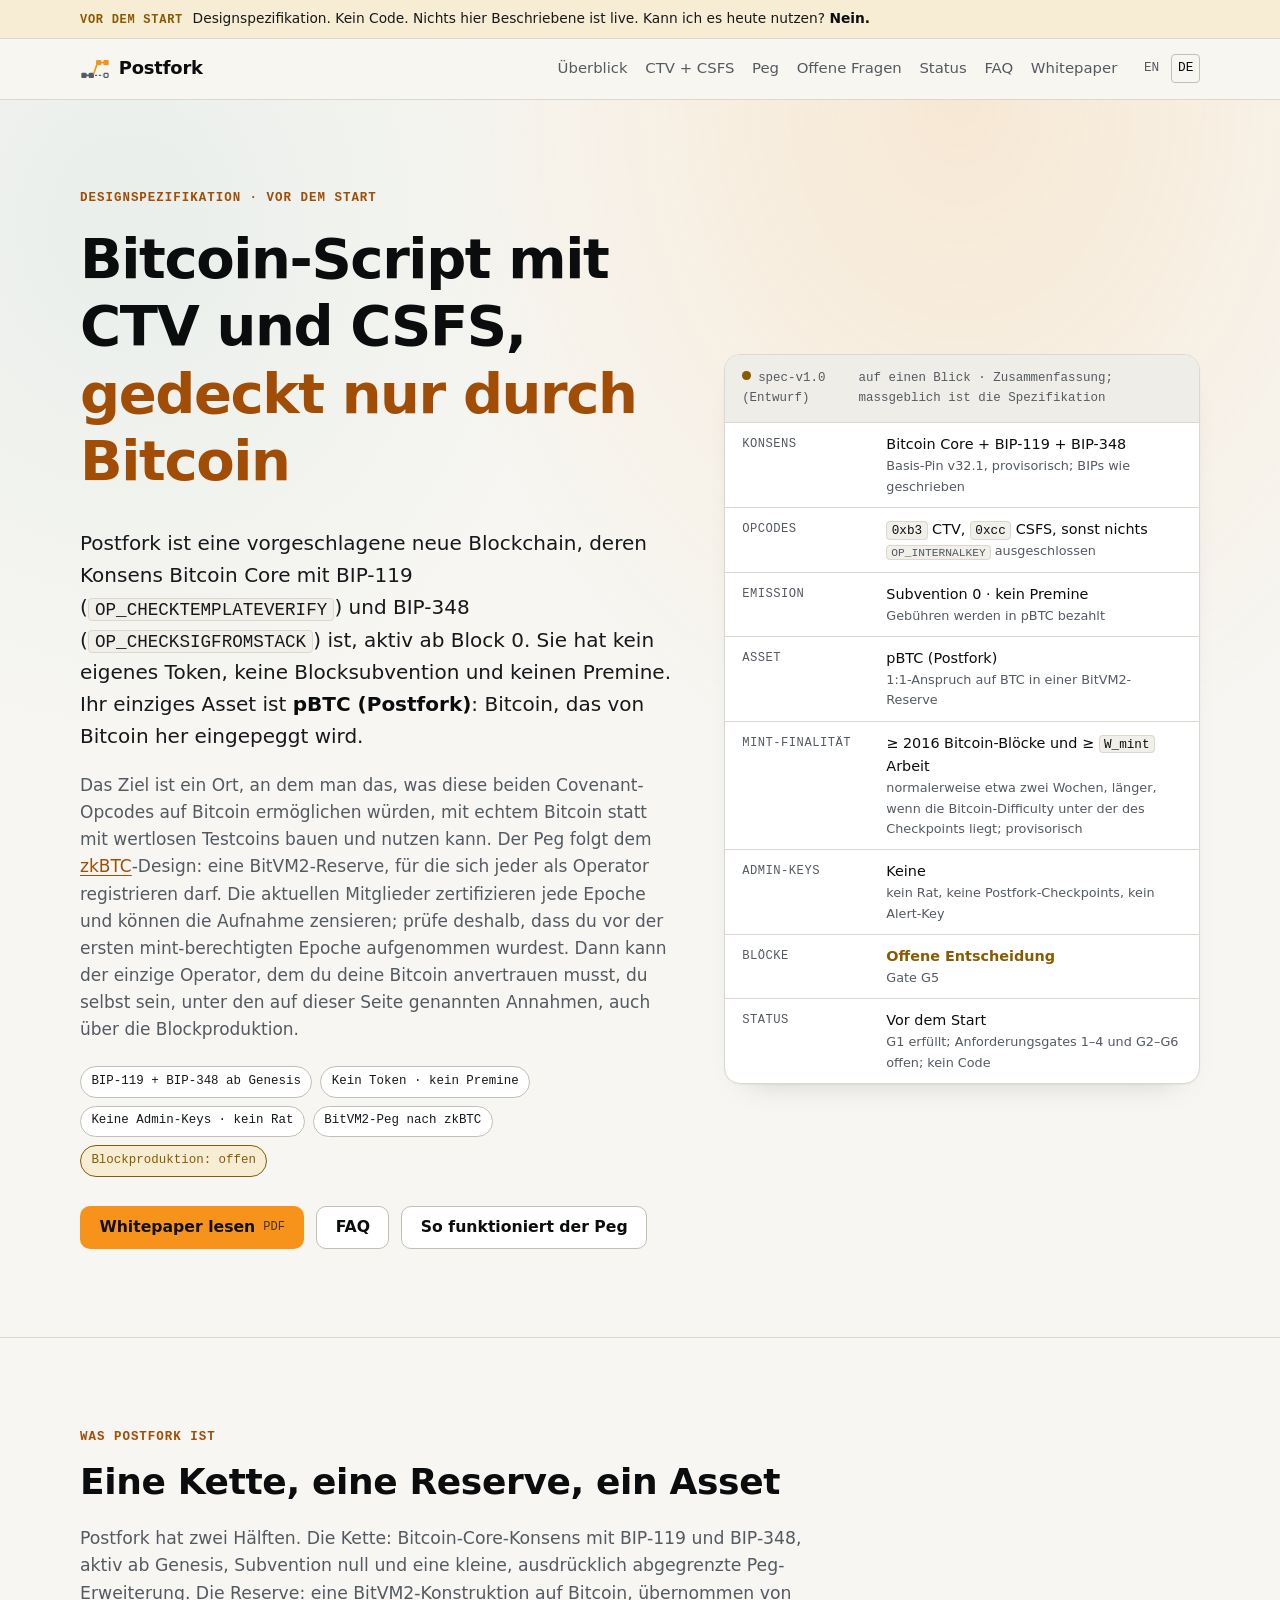
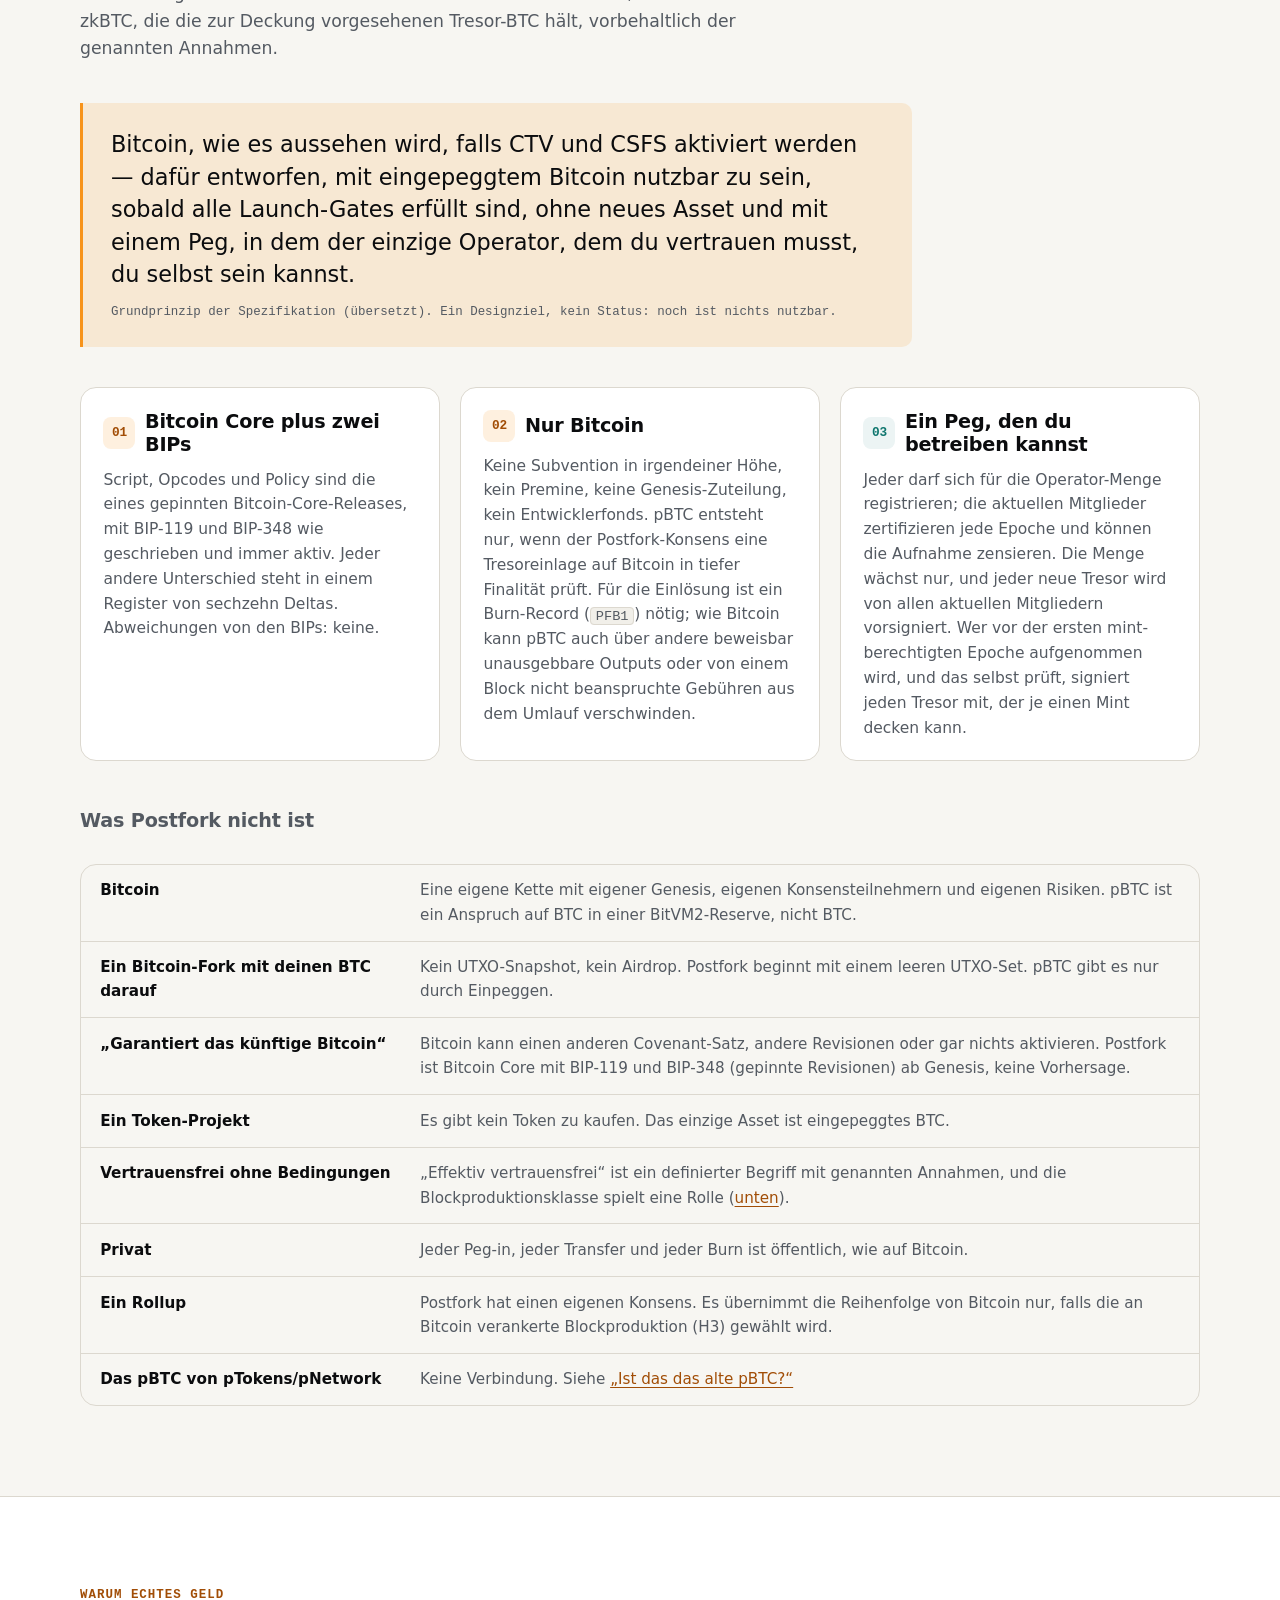
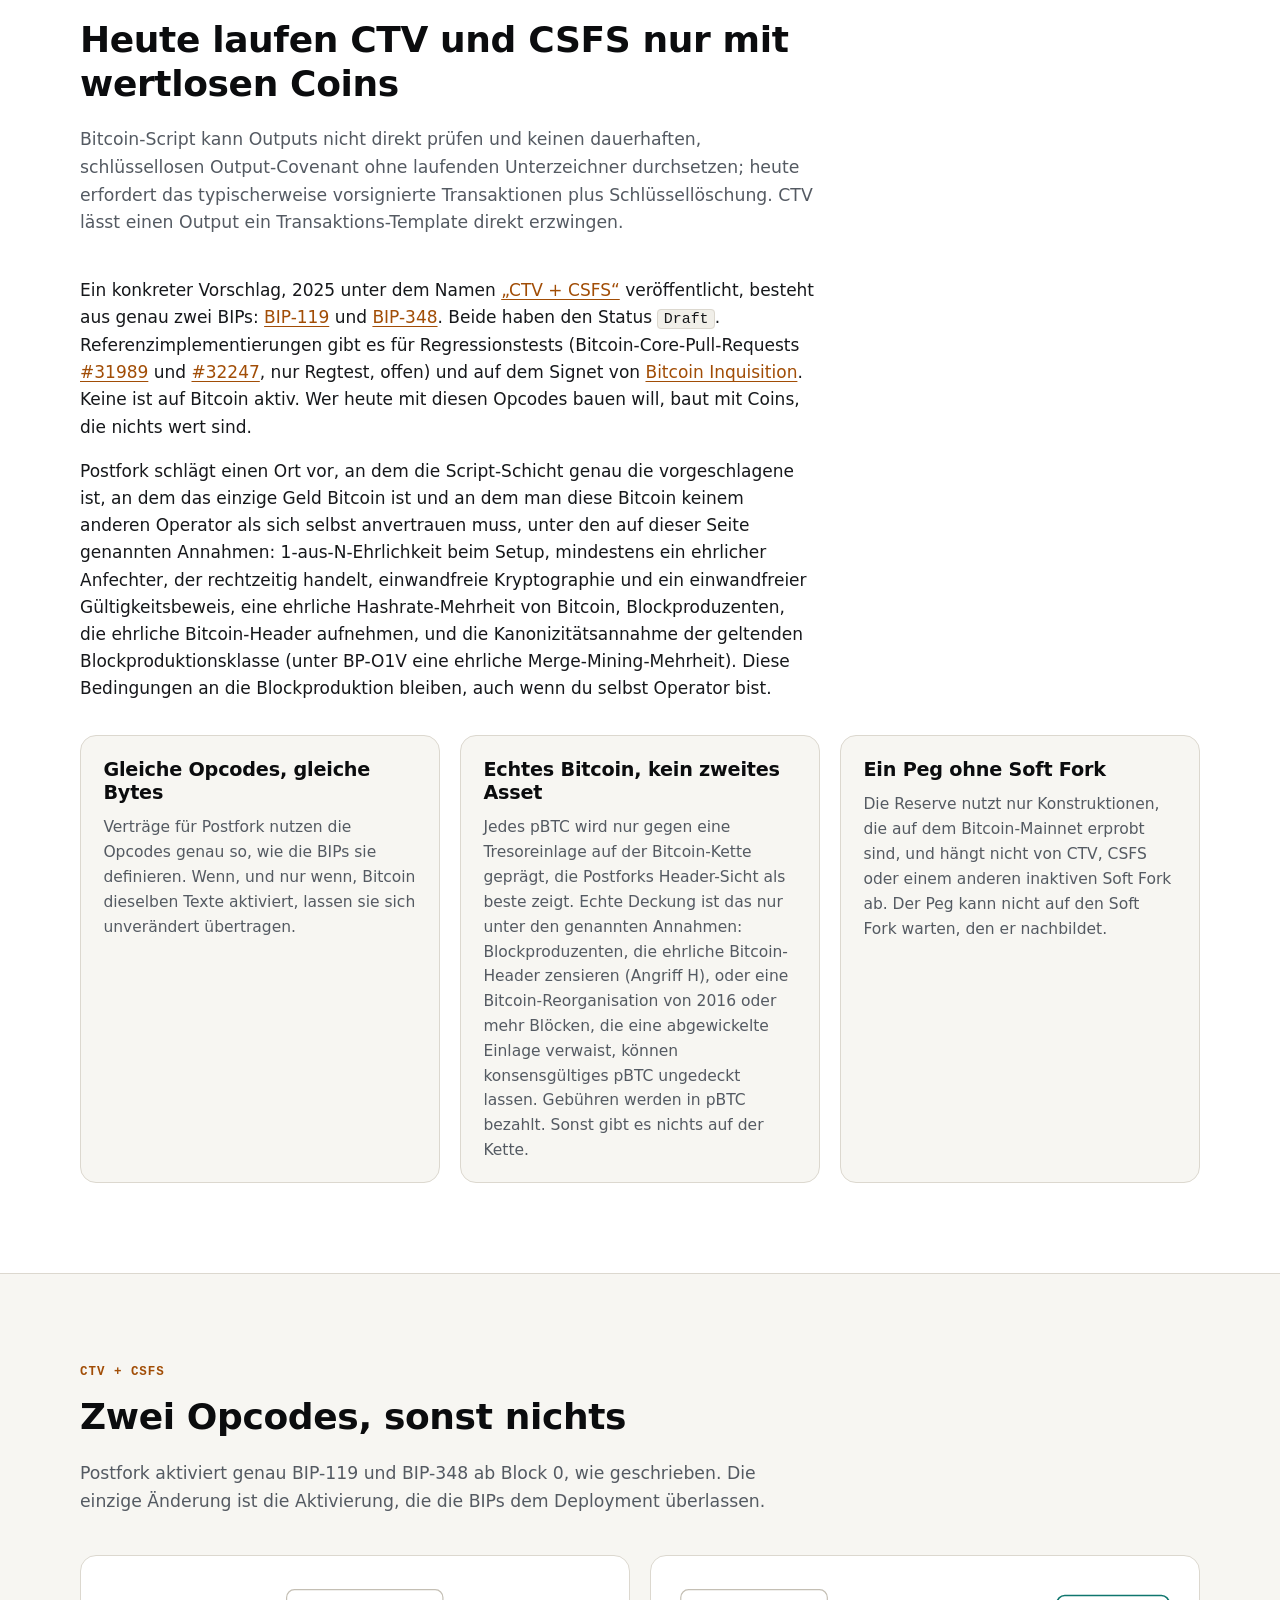
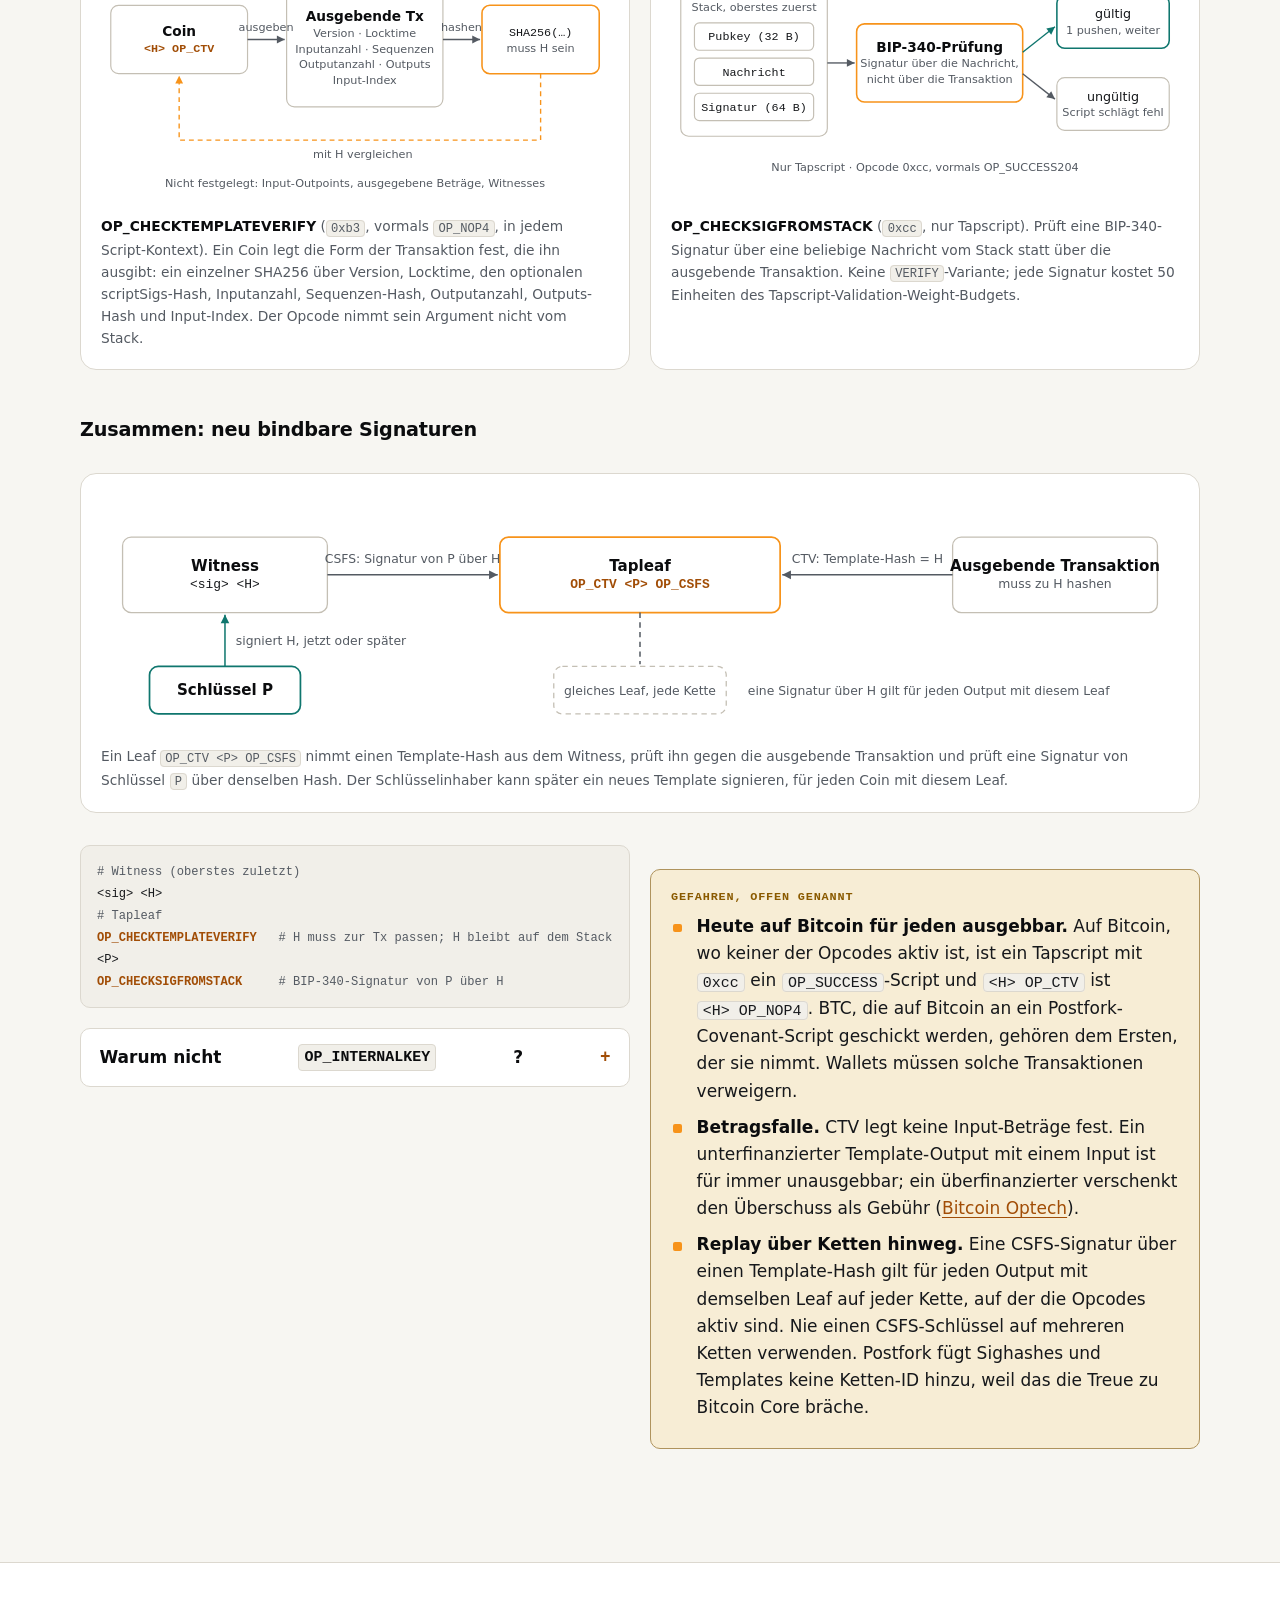
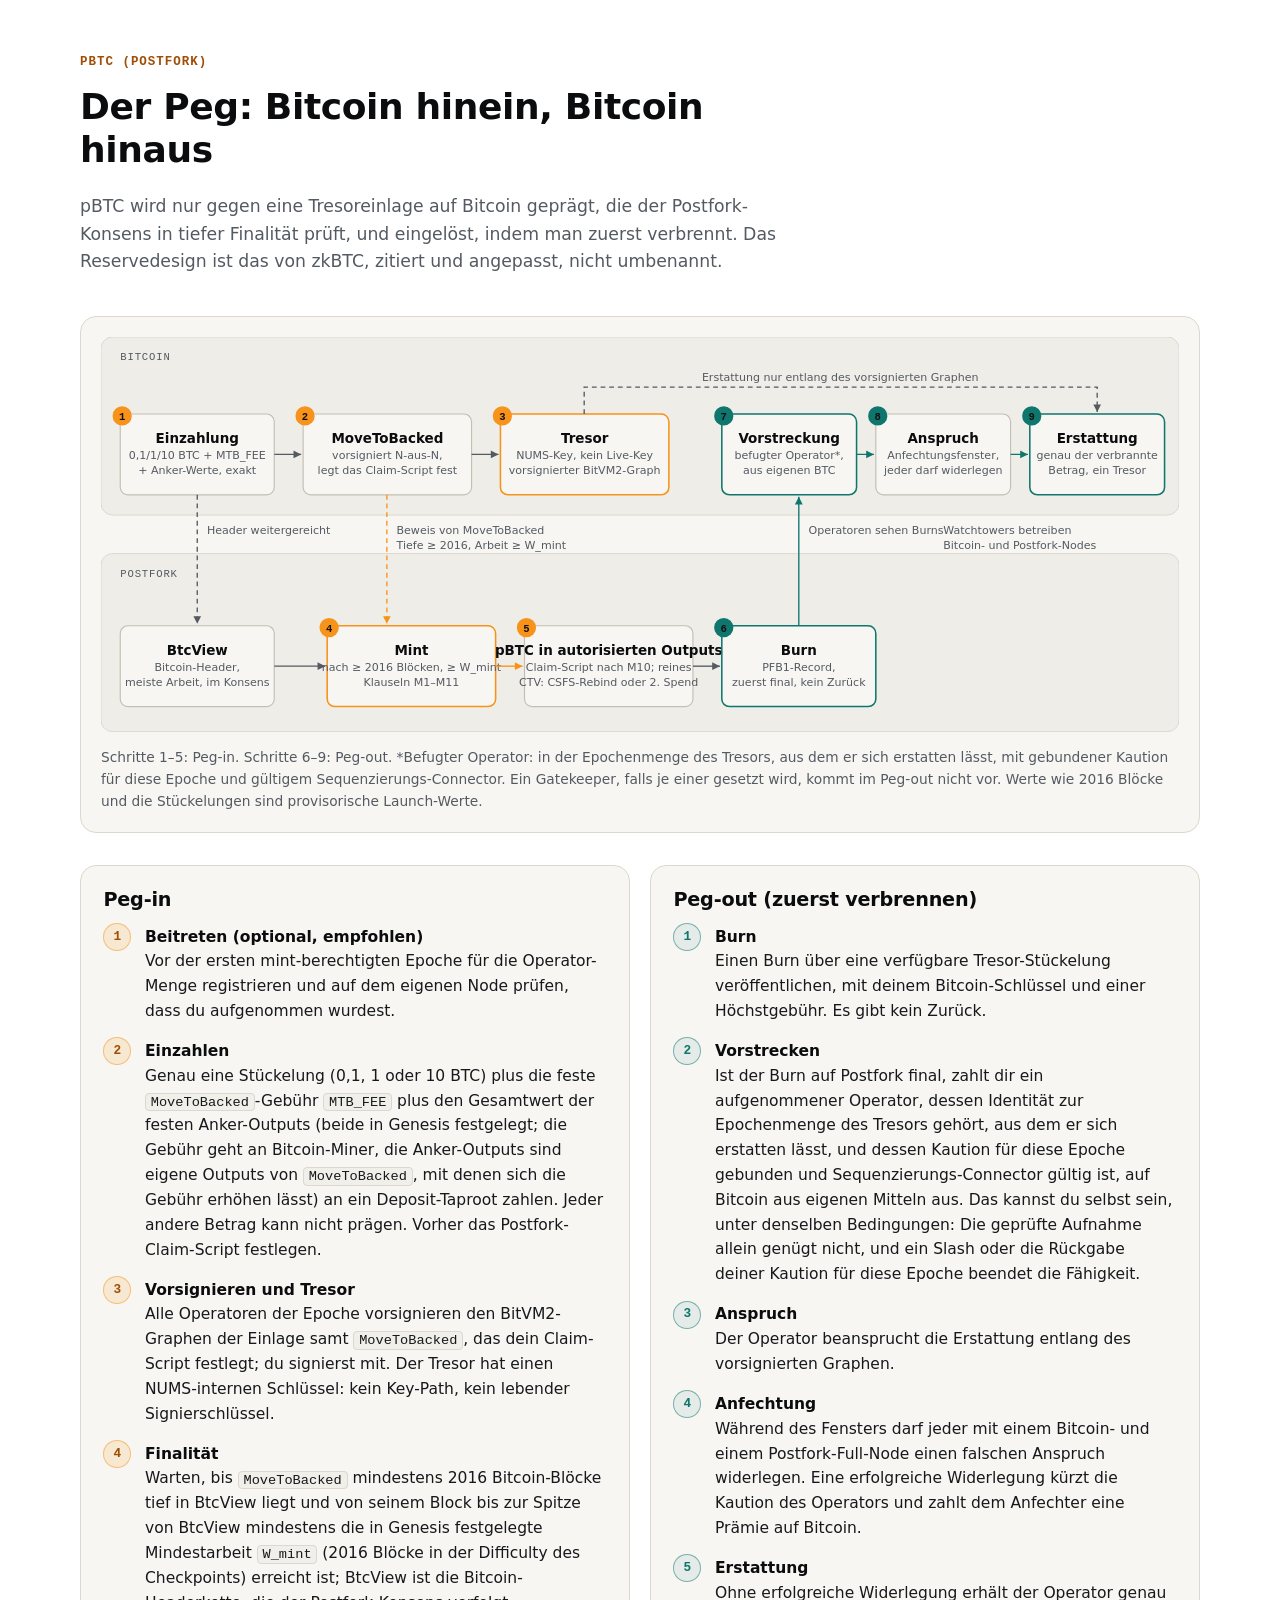
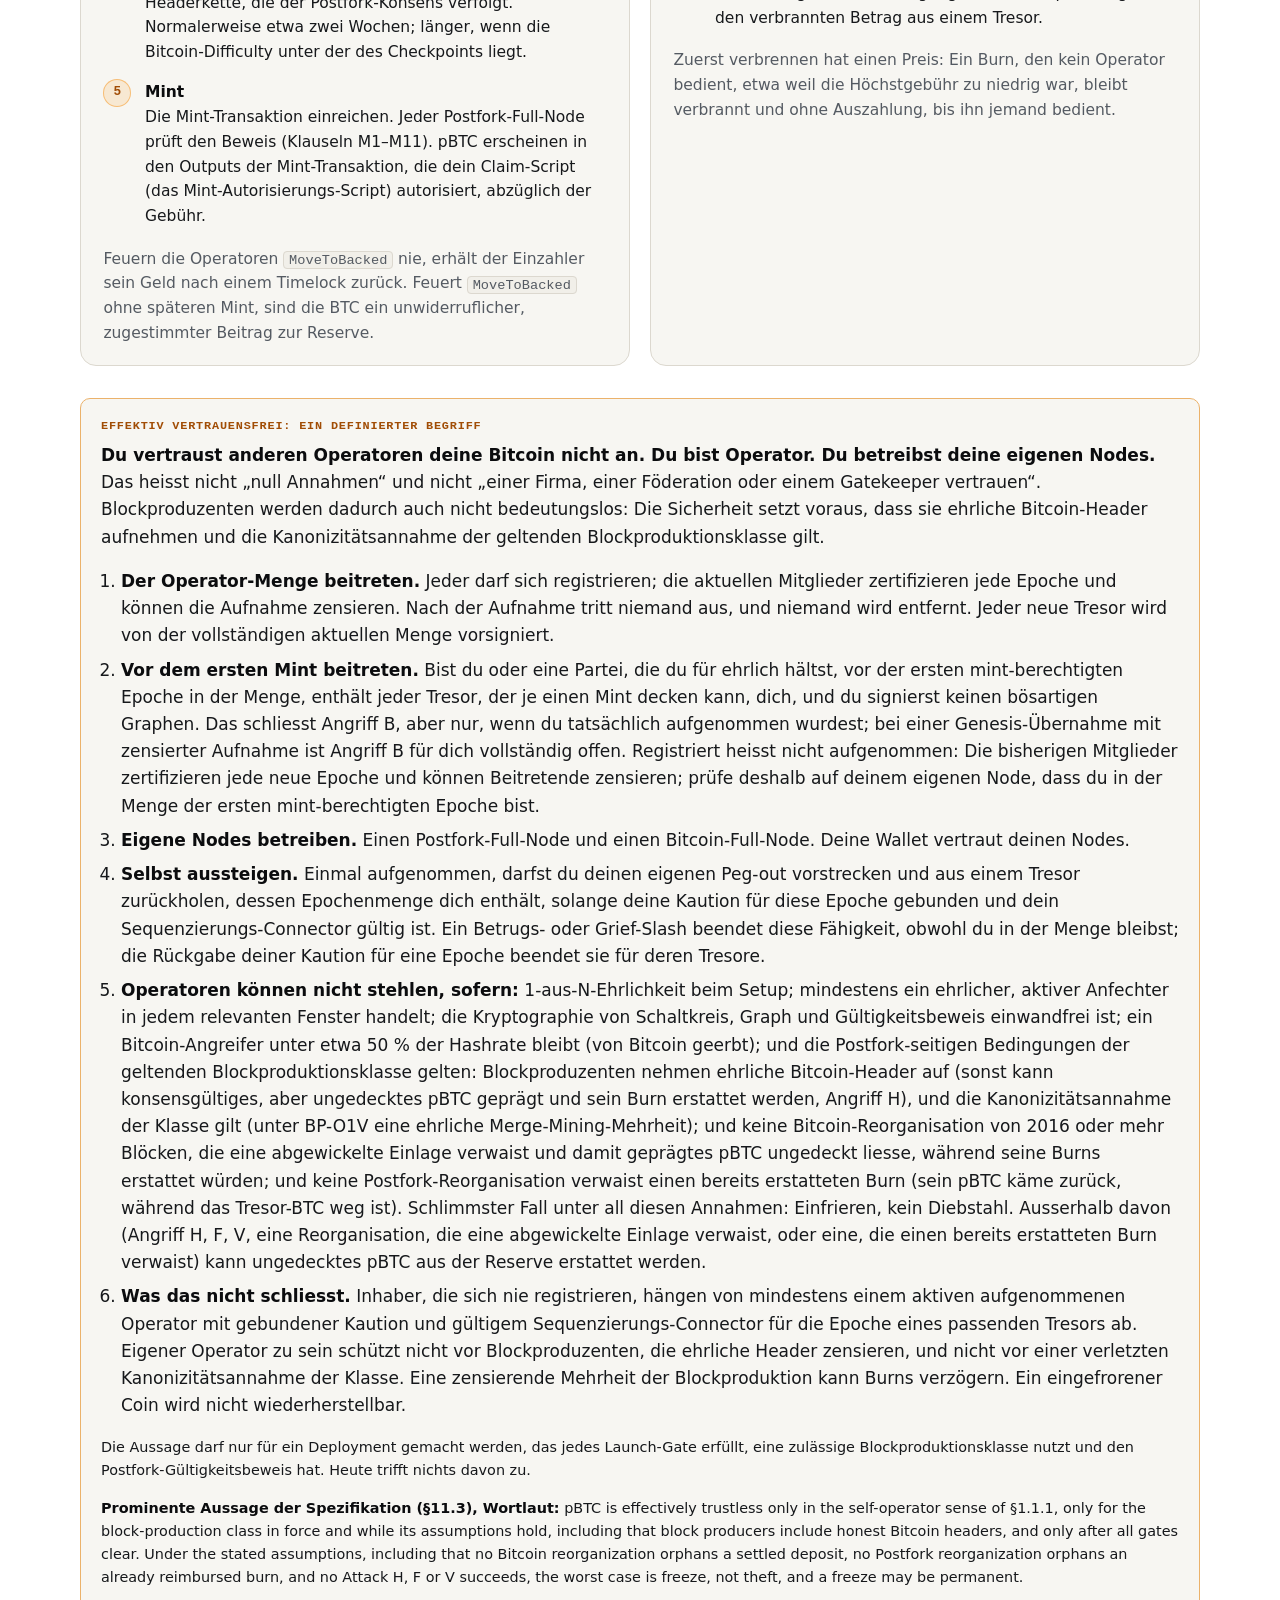
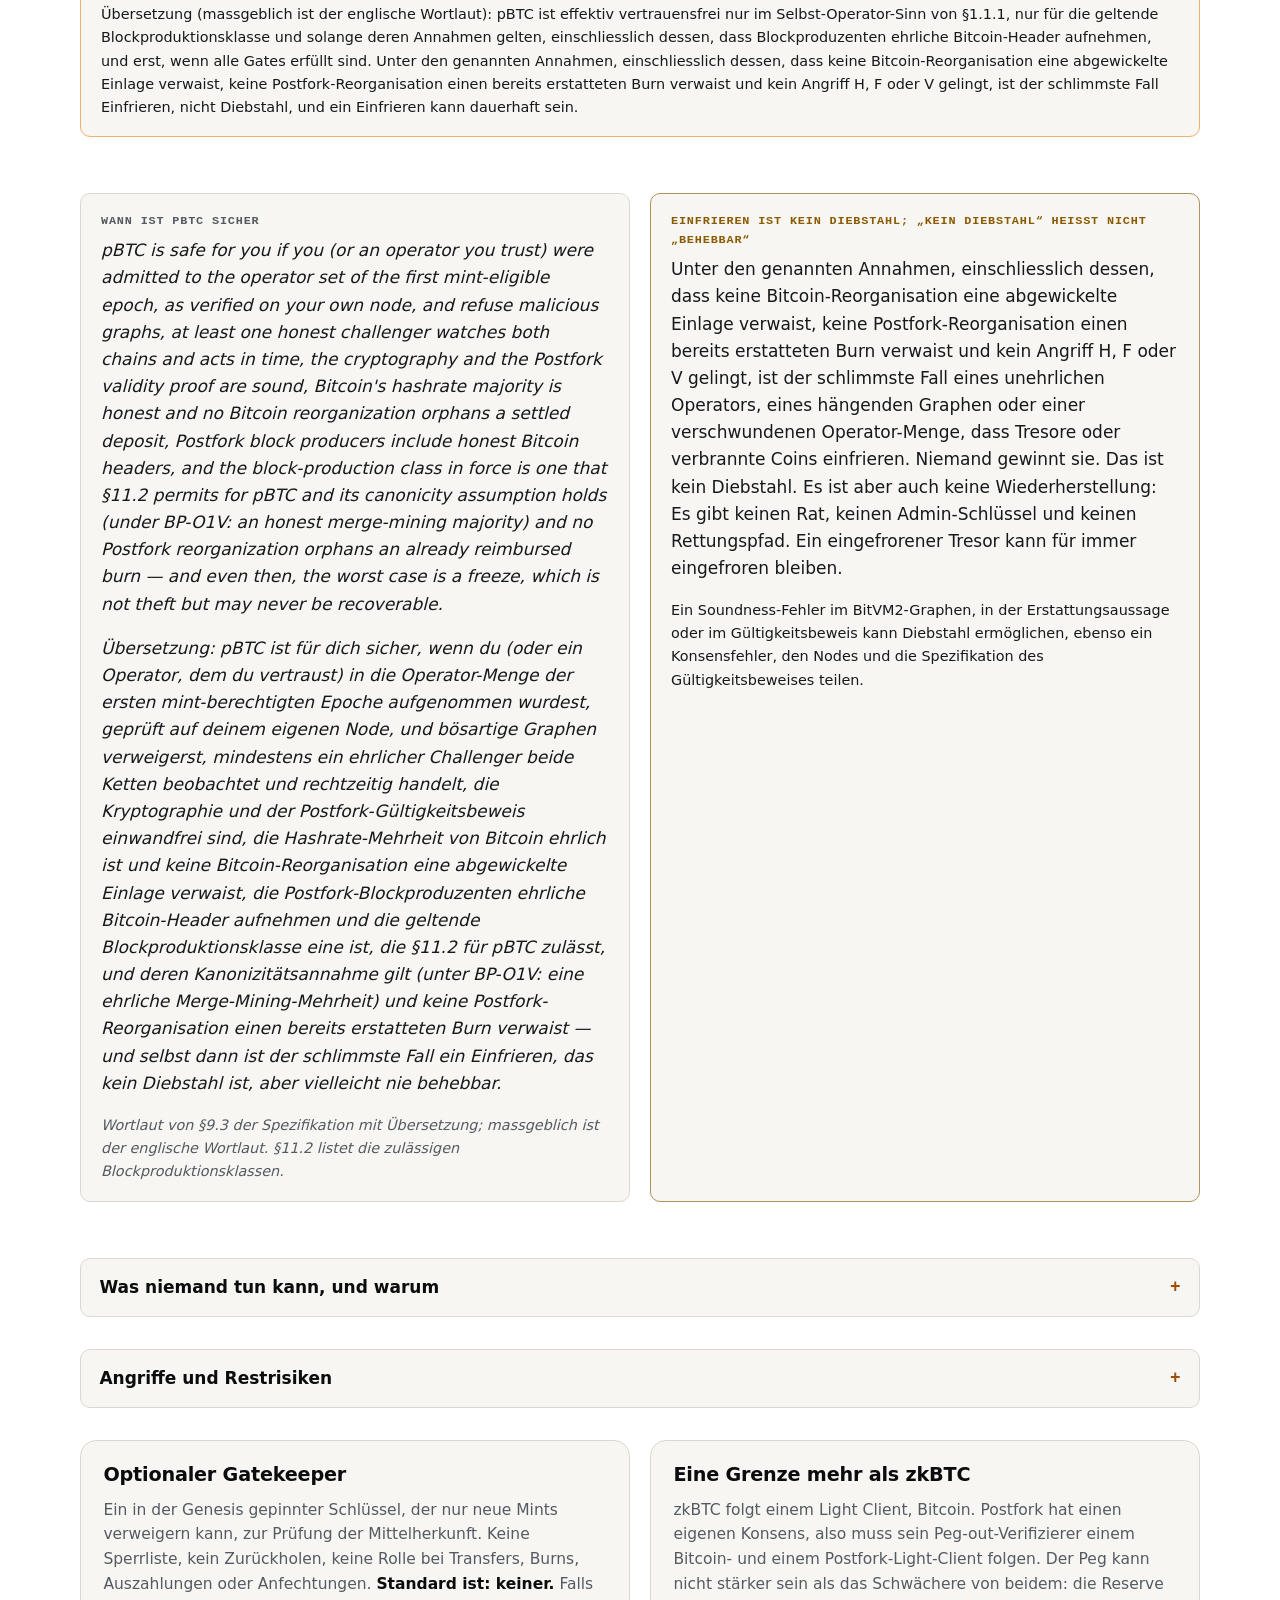
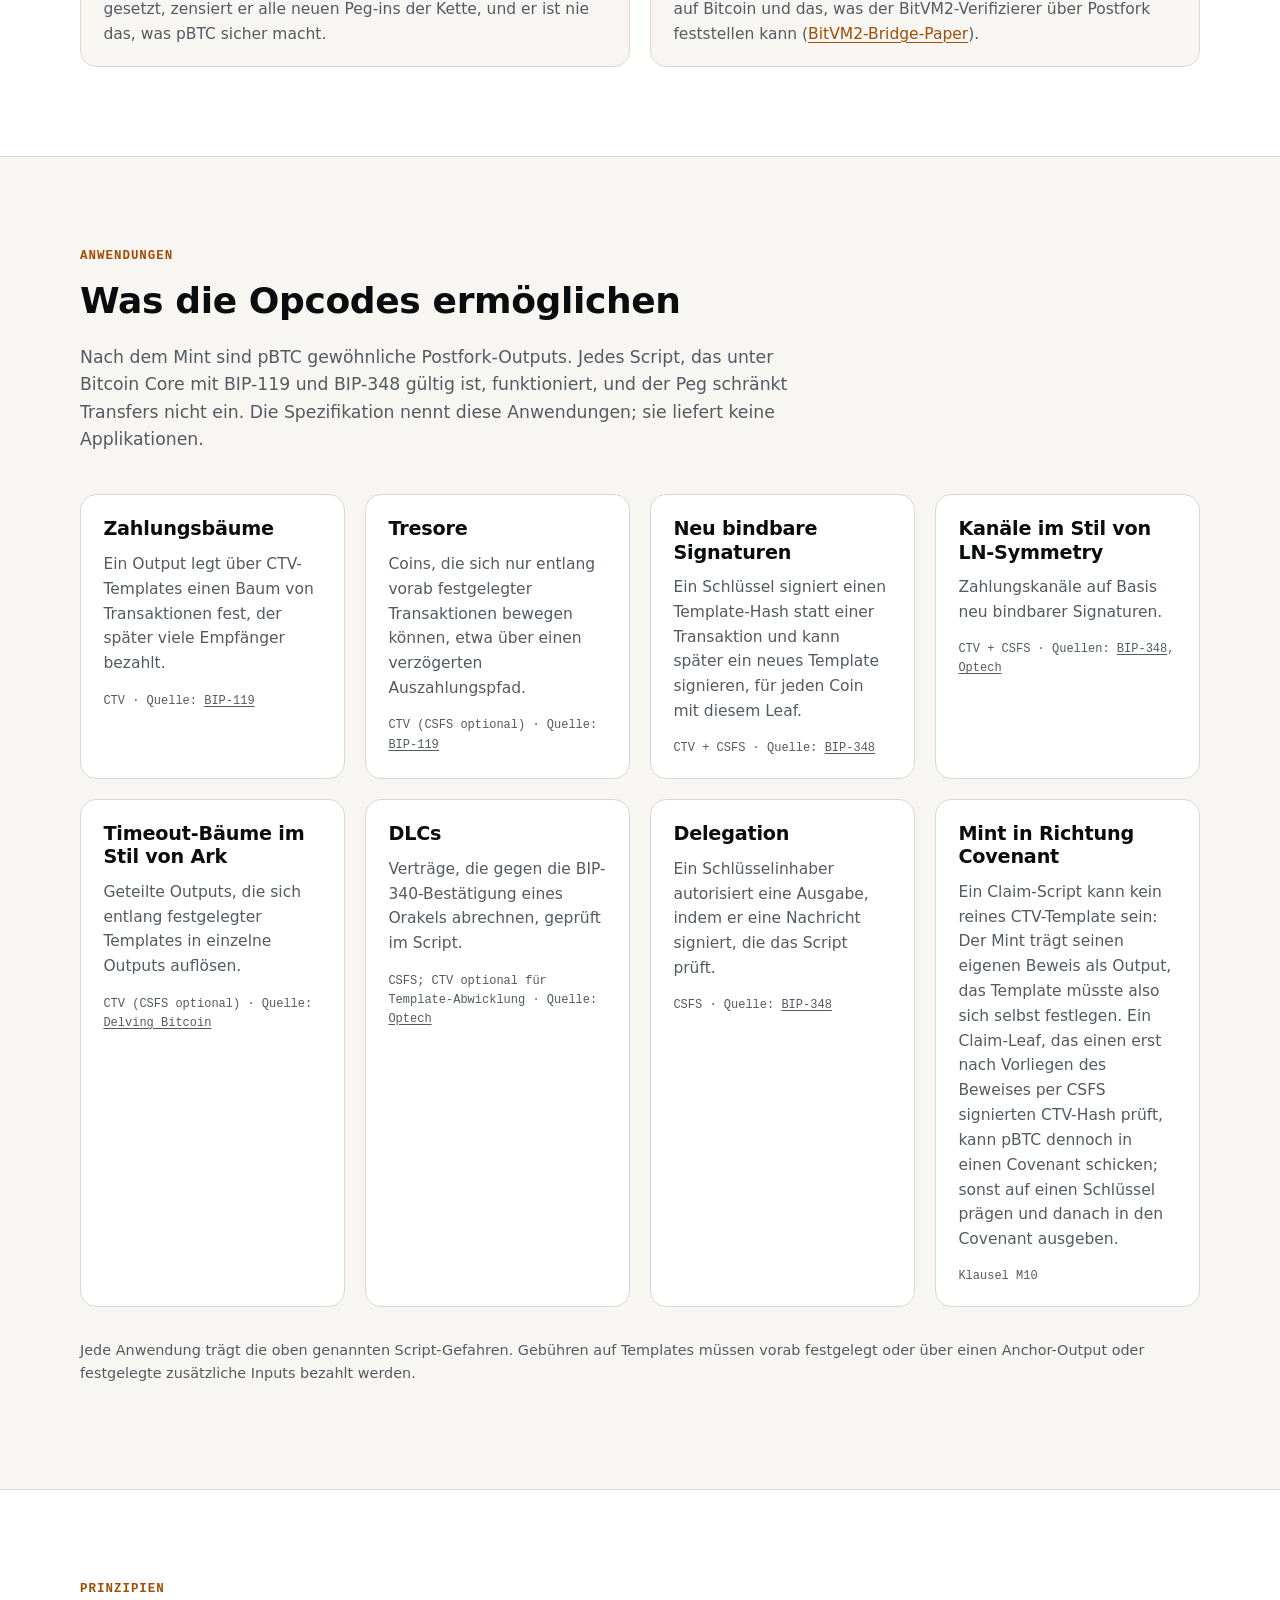
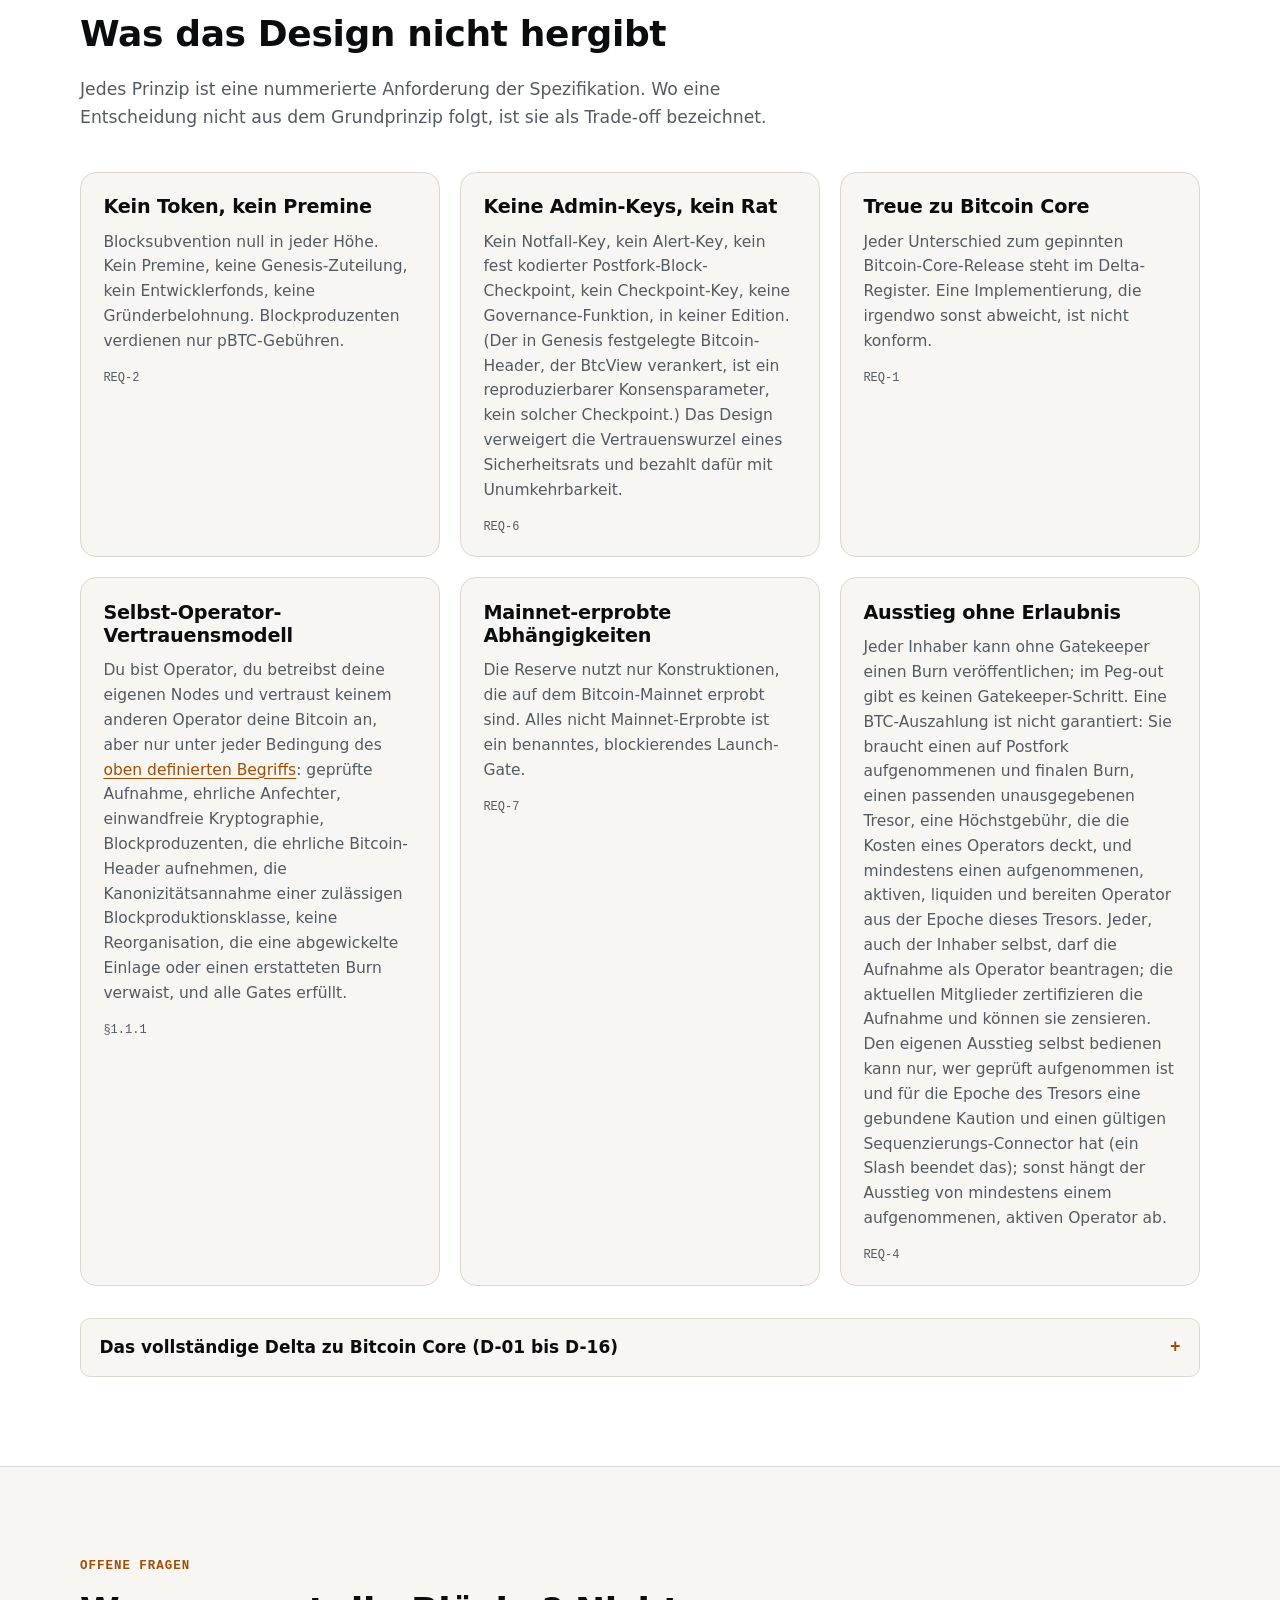
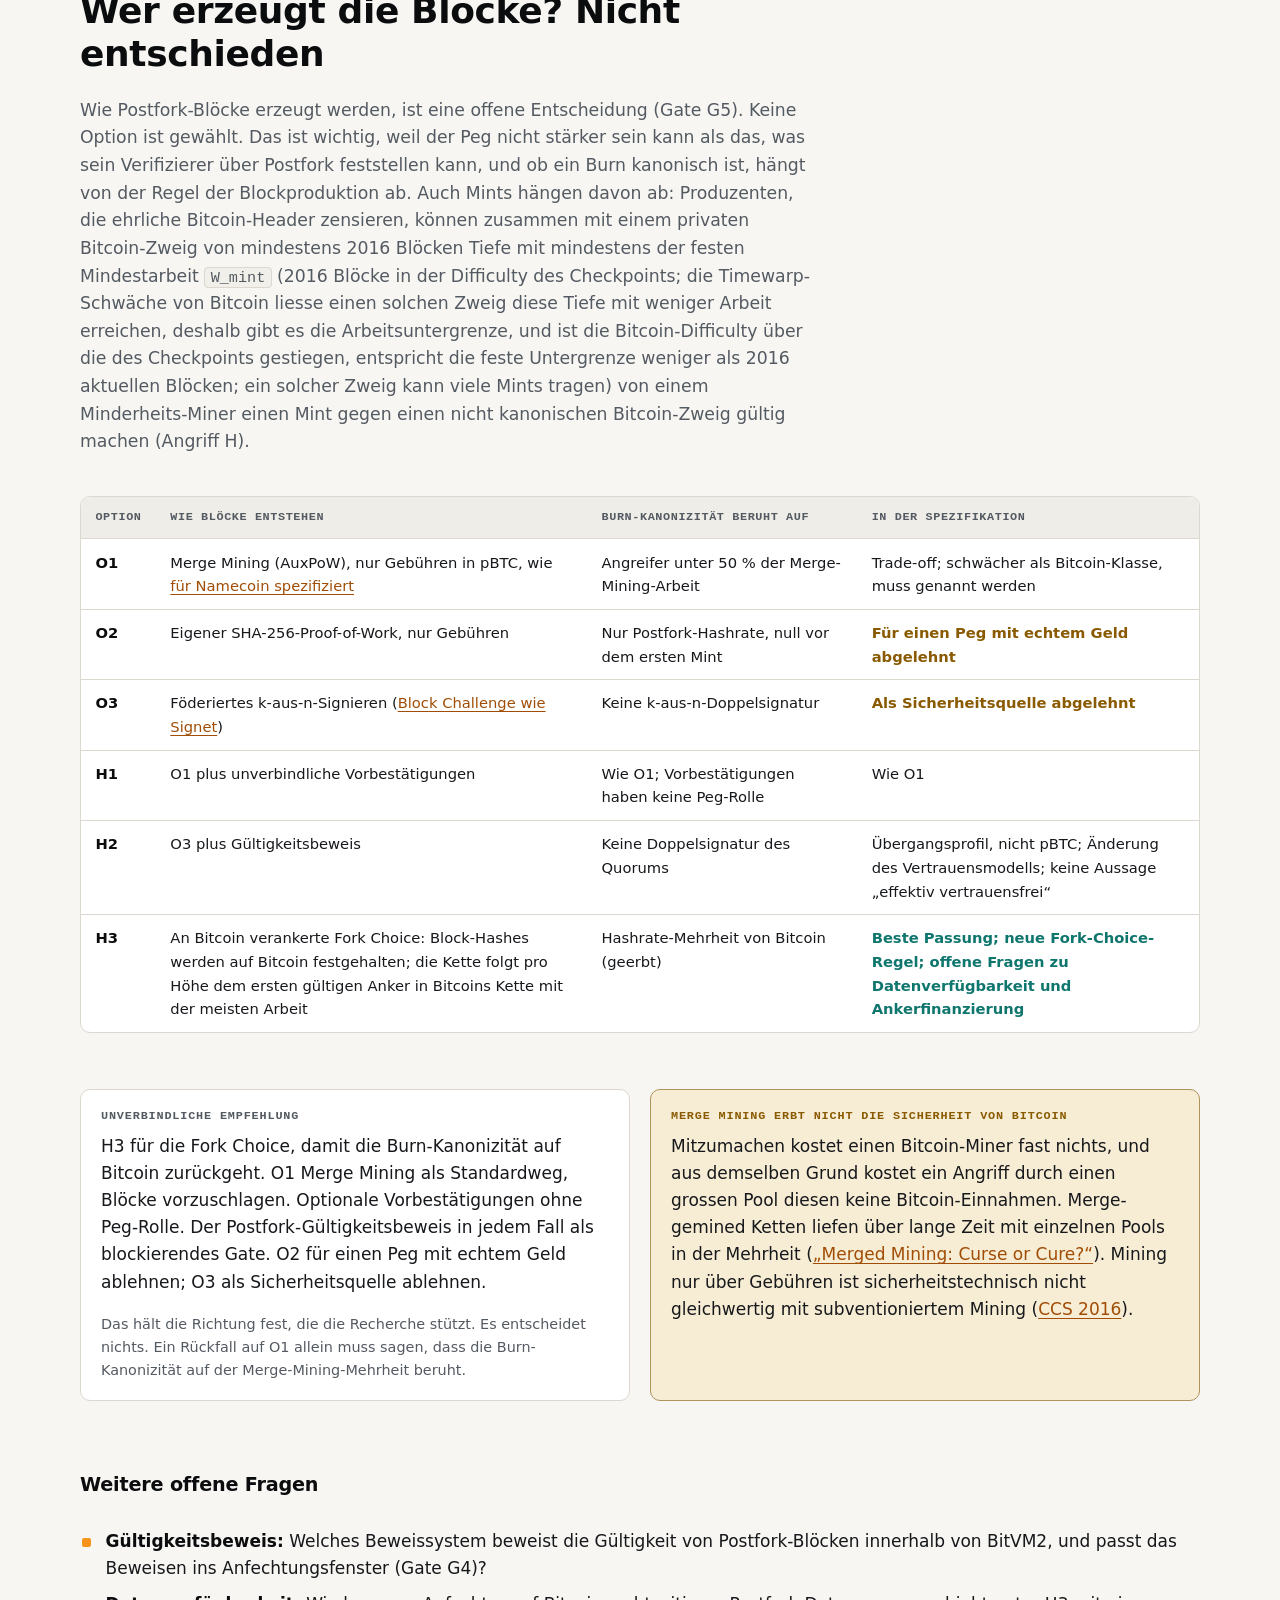
==== commit 6810d1be: "Address sixteenth review: trust-model cards, time rule wording Rename the trust cards to self-operat" ====
--- a/de/index.html
+++ b/de/index.html
@@ -299,7 +299,7 @@
             <thead><tr><th scope="col">Handlung</th><th scope="col">Warum sie scheitert</th></tr></thead>
             <tbody>
               <tr><th scope="row">pBTC ohne Tresoreinlage prägen</th><td>Ein Mint braucht ein bewiesenes <code>MoveToBacked</code> in Tiefe ≥ 2016 in BtcView mit mindestens <code>W_mint</code> Arbeit von seinem Block bis zur Spitze; Full Nodes lehnen alles andere ab. BtcView ist nur unter den genannten Annahmen kanonisches Bitcoin: Header-Zensur durch Blockproduzenten plus ein privater Bitcoin-Zweig, der beide Bedingungen erfüllt (Angriff H) oder eine Bitcoin-Reorganisation von 2016 oder mehr Blöcken, die ein abgewickeltes <code>MoveToBacked</code> verwaist, können einen konsensgültigen Mint ungedeckt machen. Gegenüber dem BitVM2-Verifizierer braucht es zusätzlich den Postfork-Gültigkeitsbeweis (Gate G4, Angriff V).</td></tr>
-              <tr><th scope="row">Aus einer Einlage zweimal prägen</th><td>Jeder Tresor-Outpoint kann nur einmal verbraucht werden (Klausel M8).</td></tr>
+              <tr><th scope="row">Aus einer Einlage zweimal prägen</th><td>Jeder Tresor-Outpoint und jeder Einlage-Outpoint kann nur einmal verbraucht werden (Klausel M8), sodass zwei verschiedene <code>MoveToBacked</code>-Transaktionen für eine Einlage nicht beide prägen können; ehrliche Operatoren signieren pro Einlage nur eines vor.</td></tr>
               <tr><th scope="row">Einen Mint umleiten</th><td>Das Claim-Script ist im vorsignierten, vom Einzahler mitsignierten <code>MoveToBacked</code> festgelegt, und die Outputs des Mints sind fest, wenn er mit <code>SIGHASH_ALL</code>, dem Standard-Sighash von Taproot oder einem per CSFS signierten CTV-Hash signiert ist. Einen Mint mit <code>SIGHASH_NONE</code> oder losem <code>SIGHASH_SINGLE</code> kann jeder umleiten, der ihn sieht, auch der Gatekeeper.</td></tr>
               <tr><th scope="row">pBTC einfrieren, sperren oder zurückholen</th><td>Eine solche Regel gibt es nicht.</td></tr>
               <tr><th scope="row">Die Einlösung eines Burns blockieren (Gatekeeper)</th><td>Der Peg-out hat keinen Gatekeeper-Schritt.</td></tr>
@@ -378,7 +378,7 @@
       <article class="card"><h3>Kein Token, kein Premine</h3><p>Blocksubvention null in jeder Höhe. Kein Premine, keine Genesis-Zuteilung, kein Entwicklerfonds, keine Gründerbelohnung. Blockproduzenten verdienen nur pBTC-Gebühren.</p><p class="meta">REQ-2</p></article>
       <article class="card"><h3>Keine Admin-Keys, kein Rat</h3><p>Kein Notfall-Key, kein Alert-Key, kein fest kodierter Postfork-Block-Checkpoint, kein Checkpoint-Key, keine Governance-Funktion, in keiner Edition. (Der in Genesis festgelegte Bitcoin-Header, der BtcView verankert, ist ein reproduzierbarer Konsensparameter, kein solcher Checkpoint.) Das Design verweigert die Vertrauenswurzel eines Sicherheitsrats und bezahlt dafür mit Unumkehrbarkeit.</p><p class="meta">REQ-6</p></article>
       <article class="card"><h3>Treue zu Bitcoin Core</h3><p>Jeder Unterschied zum gepinnten Bitcoin-Core-Release steht im Delta-Register. Eine Implementierung, die irgendwo sonst abweicht, ist nicht konform.</p><p class="meta">REQ-1</p></article>
-      <article class="card"><h3>Effektiv vertrauensfrei, mit genannten Annahmen</h3><p>Du bist Operator, du betreibst deine eigenen Nodes, du vertraust keinem anderen Operator deine Bitcoin an, unter den genannten Annahmen, einschliesslich dessen, dass Blockproduzenten ehrliche Bitcoin-Header aufnehmen, für eine zulässige Blockproduktionsklasse und erst, wenn alle Gates erfüllt sind.</p><p class="meta">§1.1.1</p></article>
+      <article class="card"><h3>Selbst-Operator-Vertrauensmodell</h3><p>Du bist Operator, du betreibst deine eigenen Nodes und vertraust keinem anderen Operator deine Bitcoin an, aber nur unter jeder Bedingung des <a href="#trust">oben definierten Begriffs</a>: geprüfte Aufnahme, ehrliche Anfechter, einwandfreie Kryptographie, Blockproduzenten, die ehrliche Bitcoin-Header aufnehmen, die Kanonizitätsannahme einer zulässigen Blockproduktionsklasse, keine Reorganisation, die eine abgewickelte Einlage oder einen erstatteten Burn verwaist, und alle Gates erfüllt.</p><p class="meta">§1.1.1</p></article>
       <article class="card"><h3>Mainnet-erprobte Abhängigkeiten</h3><p>Die Reserve nutzt nur Konstruktionen, die auf dem Bitcoin-Mainnet erprobt sind. Alles nicht Mainnet-Erprobte ist ein benanntes, blockierendes Launch-Gate.</p><p class="meta">REQ-7</p></article>
       <article class="card"><h3>Ausstieg ohne Erlaubnis</h3><p>Jeder Inhaber kann ohne Gatekeeper einen Burn veröffentlichen; im Peg-out gibt es keinen Gatekeeper-Schritt. Eine BTC-Auszahlung ist nicht garantiert: Sie braucht einen auf Postfork aufgenommenen und finalen Burn, einen passenden unausgegebenen Tresor, eine Höchstgebühr, die die Kosten eines Operators deckt, und mindestens einen aufgenommenen, aktiven, liquiden und bereiten Operator aus der Epoche dieses Tresors. Jeder, auch der Inhaber selbst, darf die Aufnahme als Operator beantragen; die aktuellen Mitglieder zertifizieren die Aufnahme und können sie zensieren. Den eigenen Ausstieg selbst bedienen kann nur, wer geprüft aufgenommen ist und für die Epoche des Tresors eine gebundene Kaution und einen gültigen Sequenzierungs-Connector hat (ein Slash beendet das); sonst hängt der Ausstieg von mindestens einem aufgenommenen, aktiven Operator ab.</p><p class="meta">REQ-4</p></article>
     </div>
@@ -471,7 +471,7 @@
       <li><span class="id">G1</span><span class="what"><strong>BitVM2-Verifizierer mainnet-erprobt</strong><span>Bridges der BitVM2-Familie laufen auf dem Bitcoin-Mainnet: Bitlayer seit 2025-07 (<a href="https://blockworks.com/news/bitvm-implementation-stage">Blockworks</a>), Citrea Clementine seit 2026-01 (<a href="https://docs.citrea.xyz/essentials/introduction.md">Citrea-Doku</a>).</span></span><span class="badge cleared">Erfüllt</span></li>
       <li><span class="id">G2</span><span class="what"><strong>Offener Operator-Markt für pBTC in Betrieb</strong><span>Alles davon: (1) ein laufender Registrierungsmarkt nimmt erlaubnisfreie Registrierungsanträge an; (2) Epochen 0 bis einschliesslich zur ersten mint-berechtigten Epoche auf einem öffentlichen Test-Deployment gebildet und registriert; (3) Onboarding von einem unabhängigen Operator vollständig durchlaufen, mit aus der registrierten Linie geprüfter Aufnahme in die Menge der ersten mint-berechtigten Epoche; (4) ein erfolgreicher Test-Mint aus dieser Epoche; (5) Genesis-Übernahme (OQ-08) gelöst.</span></span><span class="badge open">Offen</span></li>
       <li><span class="id">G3</span><span class="what"><strong>Erstattungsaussage für Postfork-Burns demonstriert</strong><span>Alles davon: (1) ein öffentliches Artefakt, das P1 und P5–P12 BitVM2-prüfbar durchsetzt, mit Testvektoren und Negativkontrollen; (2) der Vergleich der kumulierten Arbeit gegen eine Bitcoin-Gegenkette eines Anfechters; (3) Prüfungen von Anspruchsteller und Alleinfinanzierer ohne Abschwächung; (4) Bindung des Prämienempfängers mit einer Regel für die erste gültige Anfechtung; (5) Header- und Kanonizitätsprüfungen für die gewählte Blockproduktionsoption, einschliesslich einer Postfork-Gegenkette eines Anfechters; (6) gemessene schlimmste Streitkosten und nachgeprüfte Prämie; (7) Setup-Status festgehalten; (8) Postfork-Gegenketten zählen nur mit gültigen Headern und einem Gültigkeitsbeweis ab Genesis (schwerere, signierte oder zuerst verankerte, aber ungültige Gegenketten und Beweise aus manipuliertem Gabelzustand scheitern). Auf Bitcoin muss jeder Header der beanspruchten und jeder Gegenkette gültig sein, alle müssen vom Genesis-Checkpoint abstammen, und die kumulierte Arbeit wird ab ihm gezählt (eine beanspruchte Kette mit ungültigem Header scheitert; geprüft werden Proof of Work, Difficulty, Median-Time-Past und Version, nicht die Ortszeit, mit Grenzvektoren zu Median-Time-Past); (9) Negativkontrollen zur Operator-Bindung: Ansprüche nicht registrierter Schlüssel, von Identitäten ausserhalb der Epochenmenge des Tresors, einer Identität nach Betrugs- oder Grief-Slash, gegen Tresore einer Epoche nach Rückgabe der Kaution dieser Epoche, mit nur per Witness geprüften Auszahlungs-Inputs, mit einem Geschwister-Output der finanzierenden oder tresorerzeugenden Transaktion und ein zweiter Anspruch einer Identität, solange ihr vorheriger offen ist (in derselben Epoche und über Epochen hinweg, oder es wird das dokumentierte Restrisiko gleichzeitiger Ansprüche pro Epoche genannt, das die Watchtower-Untergrenze abdeckt), scheitern oder sind widerlegbar.</span></span><span class="badge open">Offen</span></li>
-      <li><span class="id">G4</span><span class="what"><strong>Postfork-Gültigkeitsbeweis innerhalb von BitVM2 demonstriert</strong><span>Alles davon: (1) ein öffentliches Gültigkeitsbeweis-Artefakt für die Postfork-Blockvalidierung ab Genesis (Bitcoin-Core-Regeln, BIP-119, BIP-348 und Peg-Regeln); (2) die Peg-Regeln in der Beweisspezifikation unabhängig vom Node-Code umgesetzt, mit Differentialtests; (3) Negativkontrollen, die scheitern müssen: ungedeckter Mint, Doppel-Mint, ungültige CTV-Ausgabe, ungültige CSFS-Signatur, fehlerhafter Burn, ungültiger weitergeleiteter Header, Köder-Witness-Commitment in der Coinbase, Mint auf einem Timewarp-Zweig unter <code>W_mint</code>, eine Einlage, die nicht genau Stückelung plus <code>MTB_FEE</code> plus Anker ist (oder ein <code>MoveToBacked</code> mit anderen Gebühren-Outputs), ein <code>MoveToBacked</code>, das einen Nicht-Taproot-Output oder einen Output mit unbekanntem Witness-Programm mit Taproot-förmigem Witness ausgibt, eines, das einen Taproot-Output ausgibt, dessen Schlüssel nicht genau Einlage- und Rückerstattungs-Leaf festlegt, und ein Mint auf einem PoW-gültigen Zweig mit gültigen Merkle- und Witness-Commitments, dessen <code>MoveToBacked</code> einen nicht existierenden Prevout ausgibt oder eine ungültige Operator-, Einleger- oder Gatekeeper-Signatur oder einen unzulässigen Sighash-Typ trägt; (3a) Zeitregel-Vektoren: Ein Block, der mehr als zwei Stunden vor der Uhr eines Prüfers liegt, aber nach Median-Time-Past gültig ist, ist für den Beweis gültig, einer, der Median-Time-Past verletzt, nicht; (4) Beweiskosten und Latenz passen ins Anfechtungsfenster; (5) Prüfung im BitVM2-Graphen demonstriert; (6) Setup-Status festgehalten.</span></span><span class="badge open">Offen</span></li>
+      <li><span class="id">G4</span><span class="what"><strong>Postfork-Gültigkeitsbeweis innerhalb von BitVM2 demonstriert</strong><span>Alles davon: (1) ein öffentliches Gültigkeitsbeweis-Artefakt für die Postfork-Blockvalidierung ab Genesis (Bitcoin-Core-Regeln, BIP-119, BIP-348 und Peg-Regeln); (2) die Peg-Regeln in der Beweisspezifikation unabhängig vom Node-Code umgesetzt, mit Differentialtests; (3) Negativkontrollen, die scheitern müssen: ungedeckter Mint, Doppel-Mint, ungültige CTV-Ausgabe, ungültige CSFS-Signatur, fehlerhafter Burn, ungültiger weitergeleiteter Header, Köder-Witness-Commitment in der Coinbase, Mint auf einem Timewarp-Zweig unter <code>W_mint</code>, eine Einlage, die nicht genau Stückelung plus <code>MTB_FEE</code> plus Anker ist (oder ein <code>MoveToBacked</code> mit anderen Gebühren-Outputs), ein <code>MoveToBacked</code>, das einen Nicht-Taproot-Output oder einen Output mit unbekanntem Witness-Programm mit Taproot-förmigem Witness ausgibt, eines, das einen Taproot-Output ausgibt, dessen Schlüssel nicht genau Einlage- und Rückerstattungs-Leaf festlegt, und ein Mint auf einem PoW-gültigen Zweig mit gültigen Merkle- und Witness-Commitments, dessen <code>MoveToBacked</code> einen nicht existierenden Prevout ausgibt oder eine ungültige Operator-, Einleger- oder Gatekeeper-Signatur oder eine erforderliche Signatur mit <code>SIGHASH_NONE</code>, <code>SIGHASH_SINGLE</code> oder <code>ANYONECANPAY</code> trägt, und ein zweites gültiges <code>MoveToBacked</code> für dieselbe Einlage (nur das erste prägt); (3a) Zeitregel-Vektoren: Ein Block, dessen Zeitstempel der Uhr eines Prüfers um mehr als zwei Stunden voraus ist, aber Median-Time-Past erfüllt, ist für den Beweis gültig; einer, der Median-Time-Past verletzt, nicht; (4) Beweiskosten und Latenz passen ins Anfechtungsfenster; (5) Prüfung im BitVM2-Graphen demonstriert; (6) Setup-Status festgehalten.</span></span><span class="badge open">Offen</span></li>
       <li><span class="id">G5</span><span class="what"><strong>Entscheidung zur Blockproduktion getroffen</strong><span>Alles davon: (1) Option vollständig spezifiziert, mit Header- und Kanonizitätsprüfungen nur aus Kettendaten (Header-Format, Fork Choice, Difficulty oder Challenge, Intervall, Burn-Tiefe, genaue Header- und Kanonizitätsaussagen); (2) adversariales Review abgeschlossen; (3) Burn-Tiefe gepinnt; (4) Bootstrap-Plan genannt; (5) Restrisiken der Blockproduktion nachgeführt, mit einem Grenzvektor zur späten Verwaisung (ein bei genau der Burn-Tiefe akzeptierter, erstatteter und dann durch eine Postfork-Reorganisation verwaister Burn) und dokumentiertem Deckungsdefizit; (6) bei H3 Datenverfügbarkeitsregel und Ankerfinanzierung spezifiziert.</span></span><span class="badge open">Offene Entscheidung</span></li>
       <li><span class="id">G6</span><span class="what"><strong>Konsenskonformität und eingefrorene Launch-Pins</strong><span>Alles davon: (1) Konsenskonformität bestanden (Testvektoren von BIP-119 und BIP-348, Bitcoin-Core-Testsuite, Differentialtests); (2) jeder provisorische Wert eingefroren; (3) NUMS-Schlüssel, Tresor-Template, Deposit-Leaf-Template und Genesis-Bytes gepinnt; (4) Werte der Ketten-Identität registriert oder geprüft; (5) Checkpoint-Werte und <code>W_mint</code> samt Aktualitätsregel von mindestens zwei unabhängigen Mainnet-Nodes reproduziert, mit Negativvektoren (fehlerhafter Proof of Work, zu hohes Target, falsche Chainwork, Höhe ausserhalb einer Retarget-Grenze, veralteter leichterer Checkpoint); (6) Vektoren zur Kodierung der Epochenparameter, einschliesslich zu vieler Stückelungen gegenüber dem committeten Maximum, plus Mint-Vektoren für Stückelungs- und Refund-Leaf-Prüfung; (7) Vektoren zur Epochenlinie: veralteter Zeitplan, gebündelte Epochen-Anker, eine zweite selbstsignierte erste Epoche, die Mints nicht einfrieren darf, und ein widersprüchliches späteres Zertifikat, das es tut; (8) Vektoren zu den Peg-Konstanten (eine andere Gebühr, Anker-Menge oder Grenze ändert die Genesis); (9) verspäteter Start: Erreicht Bitcoin den Zeitplanbeginn vor dem ersten Postfork-Block, muss neu gepinnt werden; (10) Reorganisationsgrenze: Eine bei genau 2016 Blöcken akzeptierte und dann durch eine Reorganisation von 2016 Blöcken verwaiste Einlage lässt den Mint bestehen, und der Node-Sicherheitsmodus meldet das; (11) Verlust des Checkpoints: Eine simulierte Bitcoin-Reorganisation, die den Genesis-Checkpoint verwirft, lässt den Node-Sicherheitsmodus Mints nicht mehr als final behandeln und den nötigen Neustart melden; (12) Serialisierungsvektoren für Peg-Records: Jeder Record-Typ wird auf genau eine Weise gelesen, und nicht minimale Längen, zu lange Merkle-Zweige, falsche Indizes sowie fehlende oder überzählige Bytes machen die Transaktion ungültig.</span></span><span class="badge open">Offen</span></li>
     </ol>
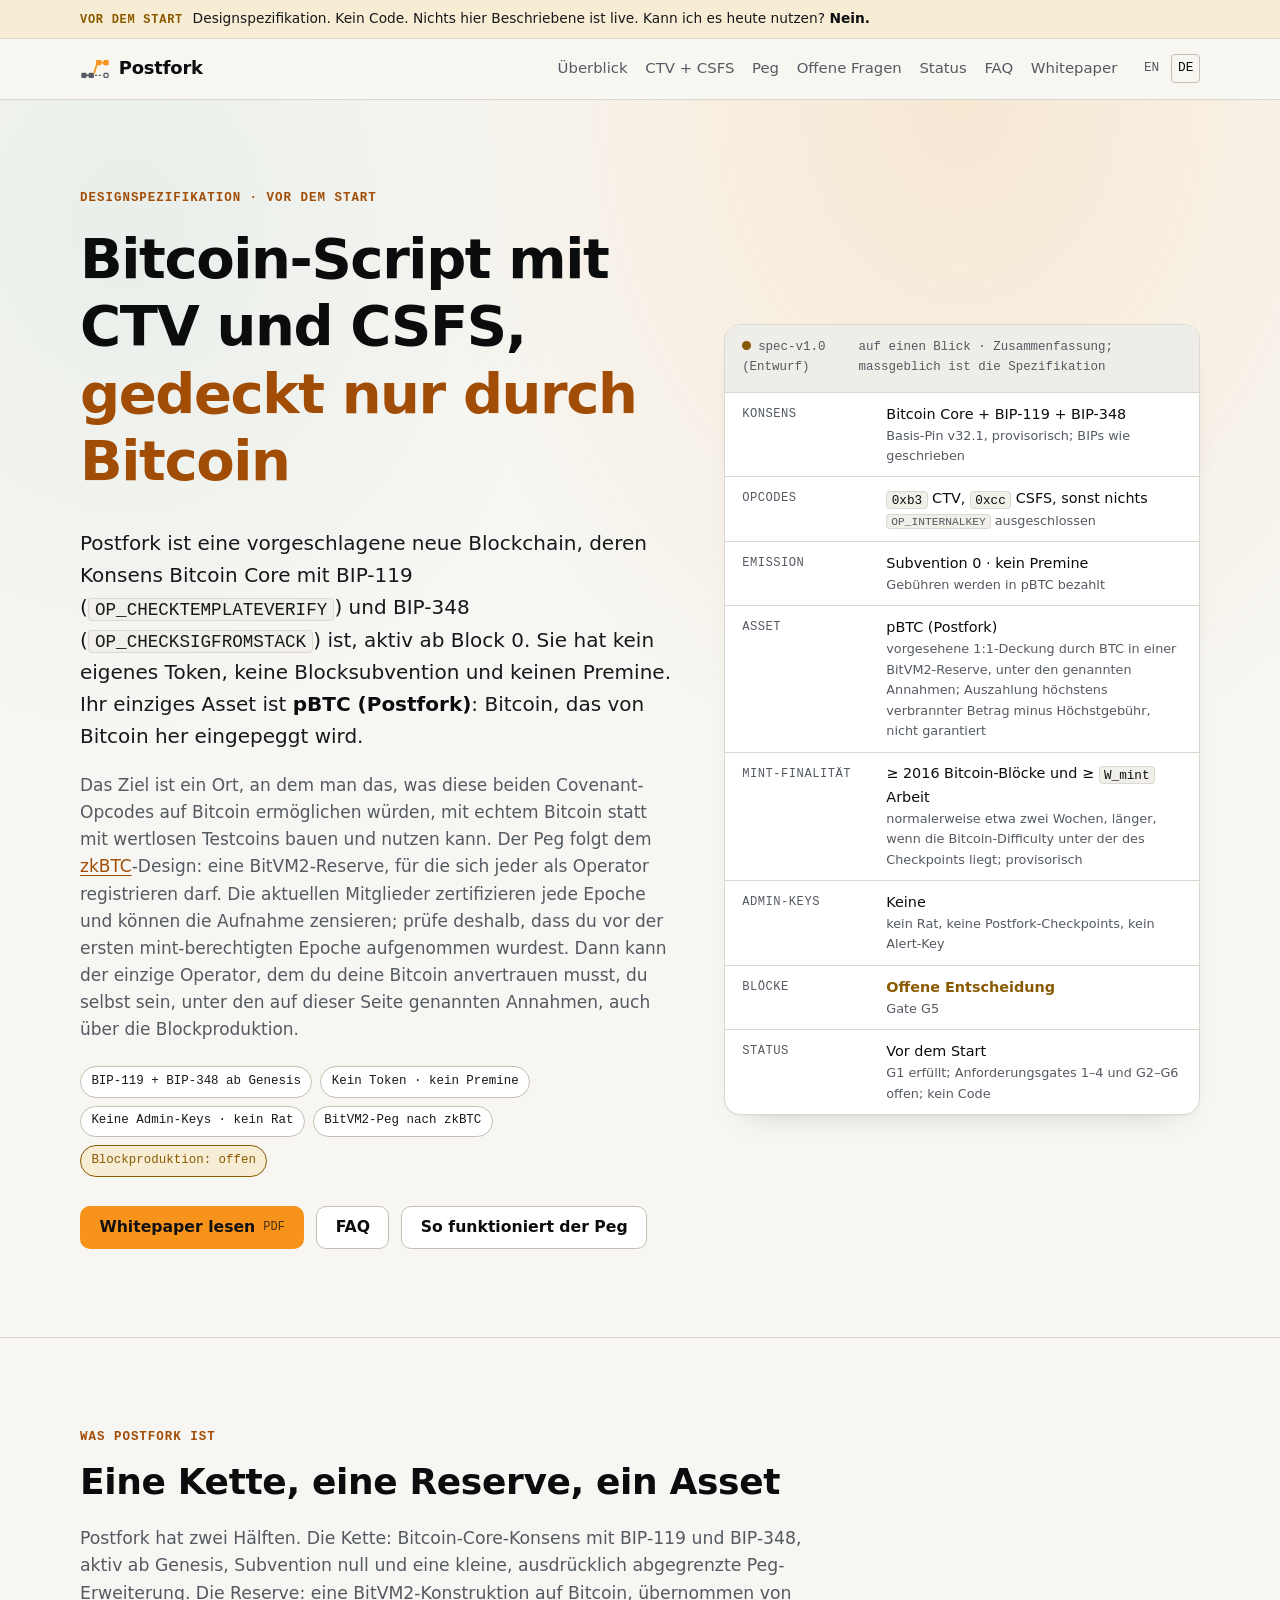
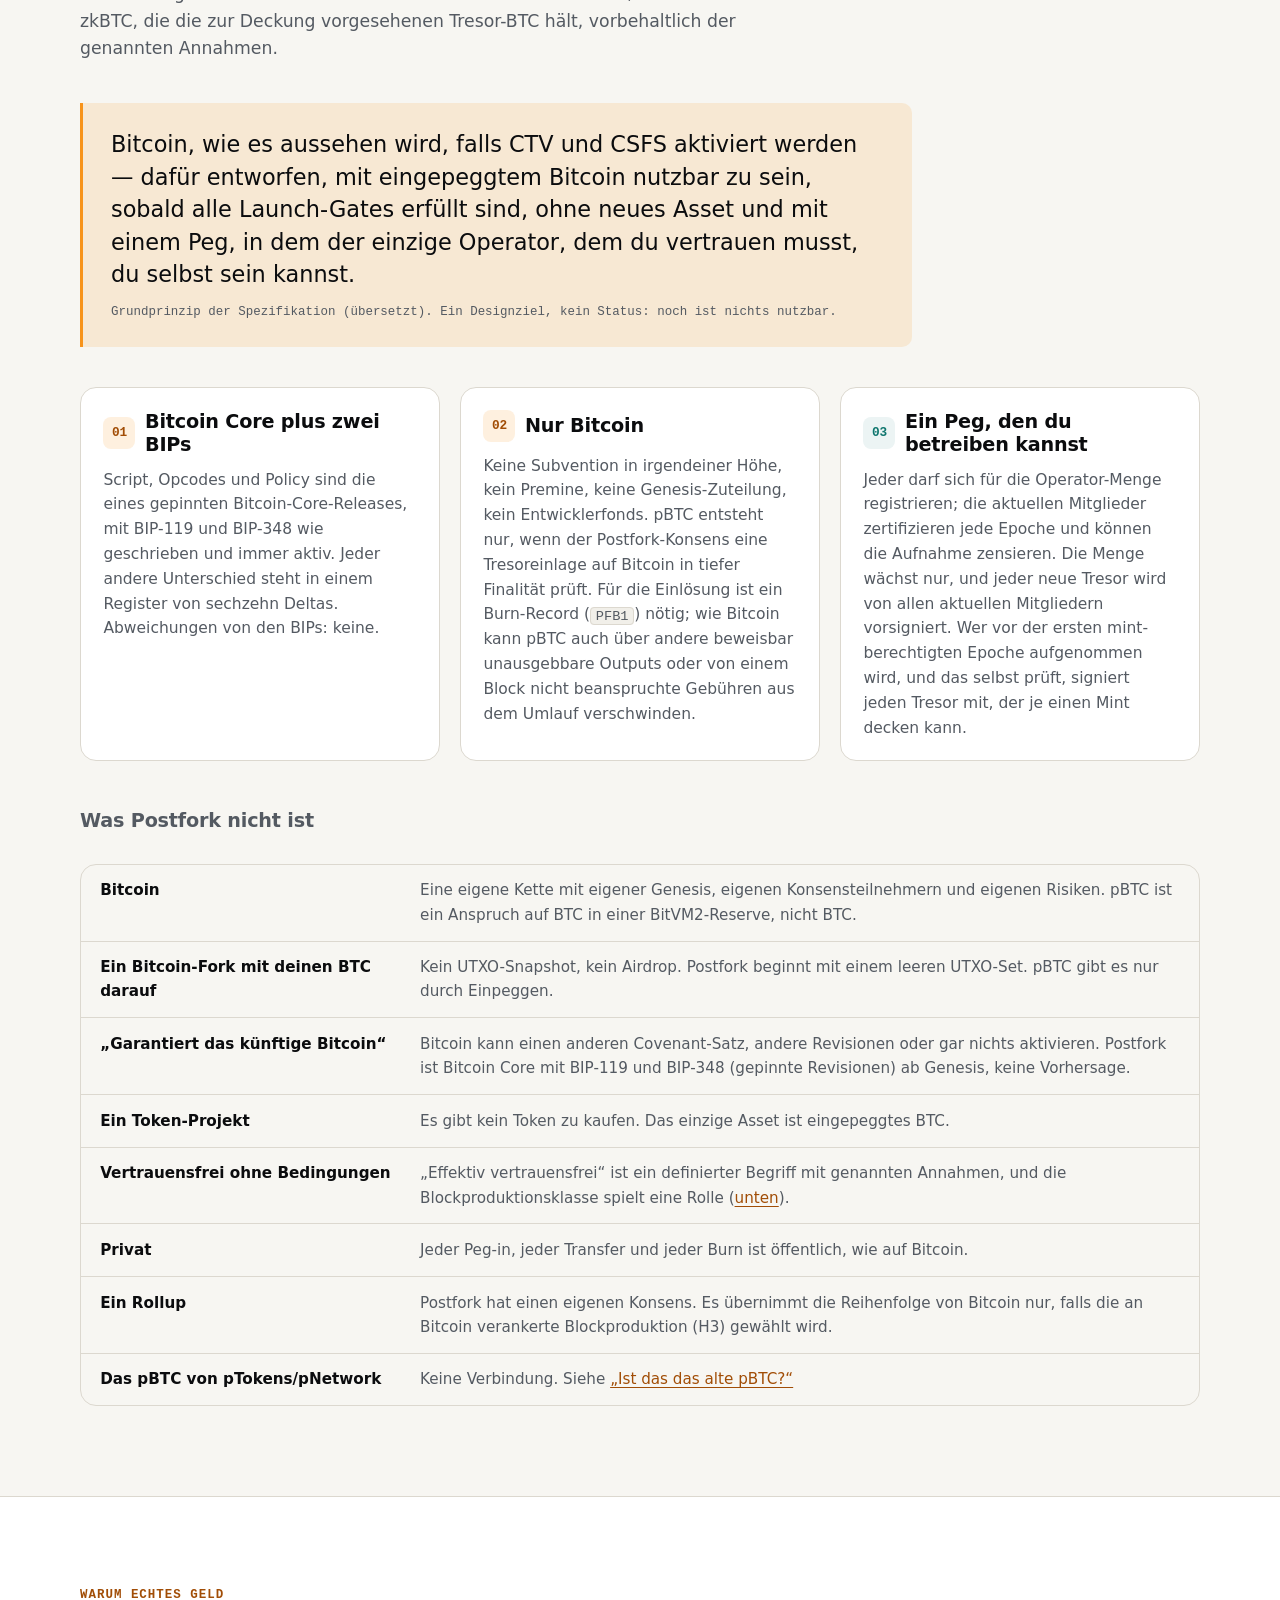
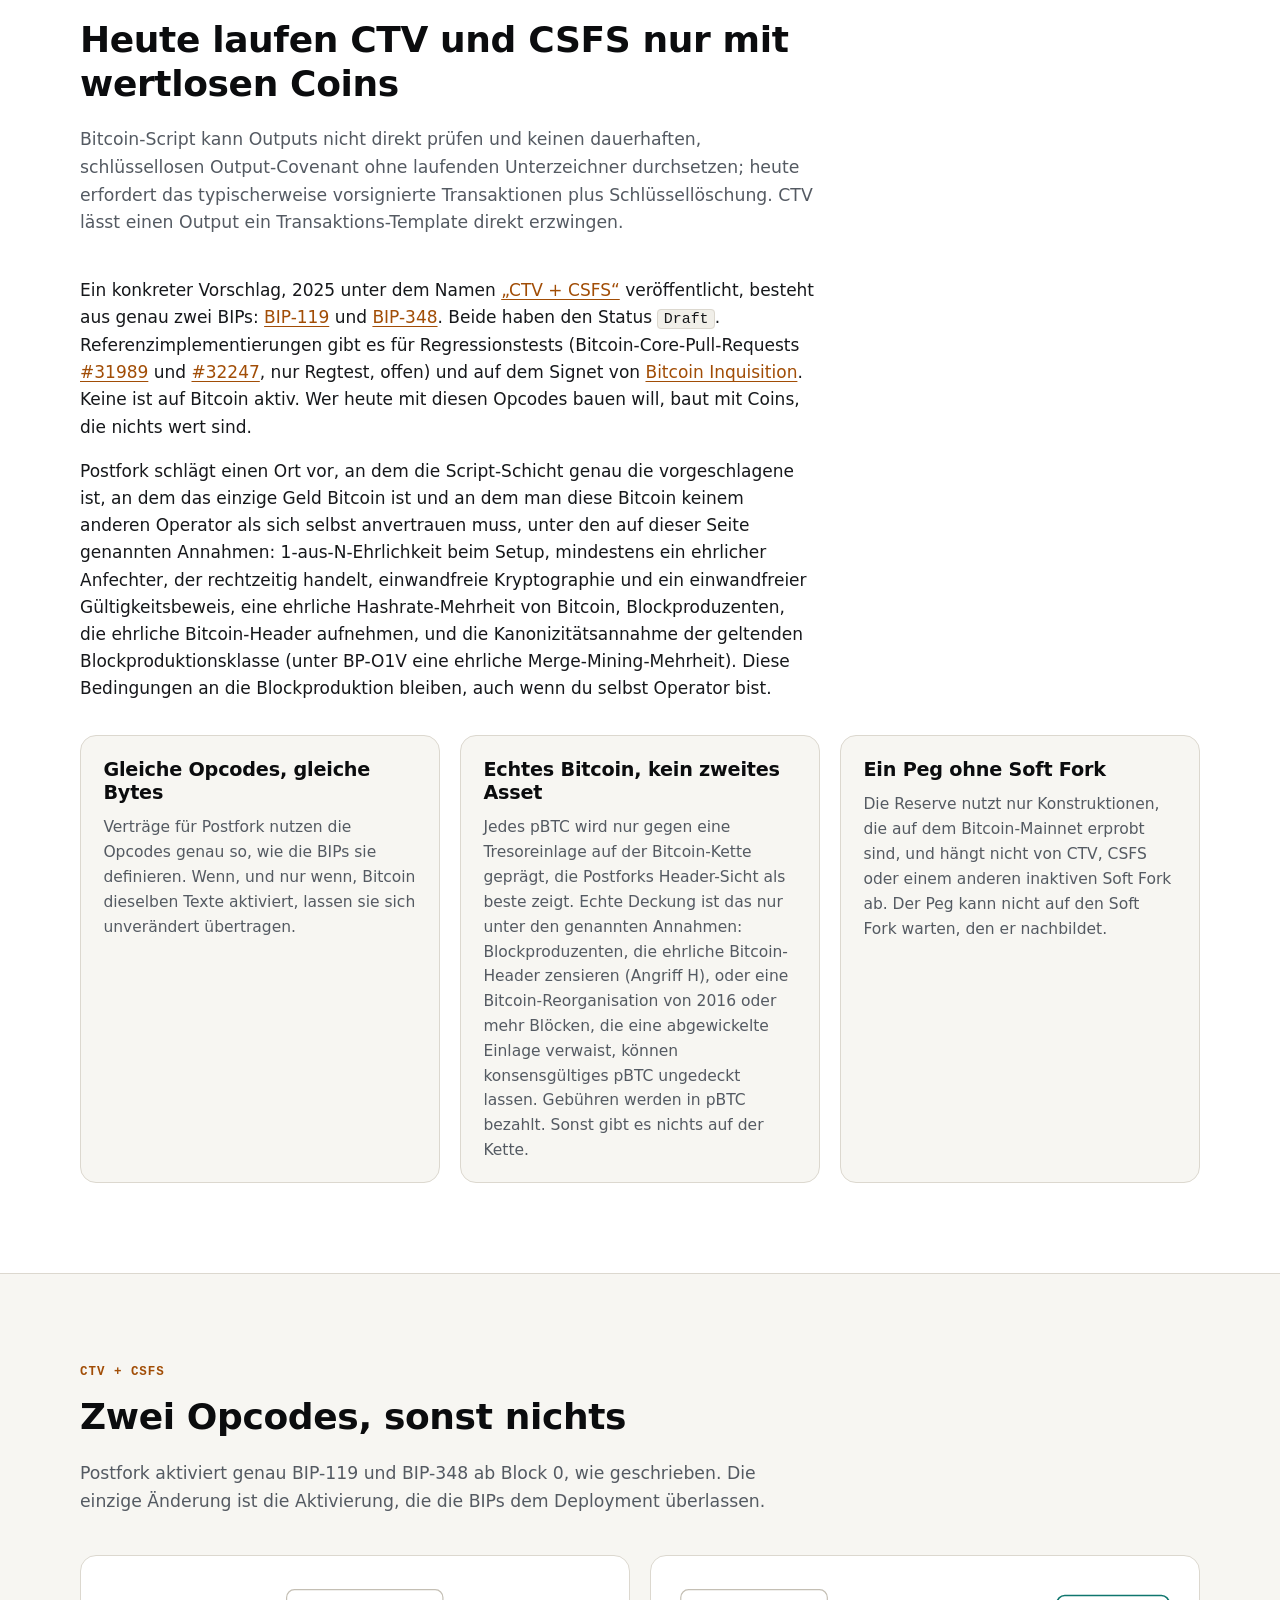
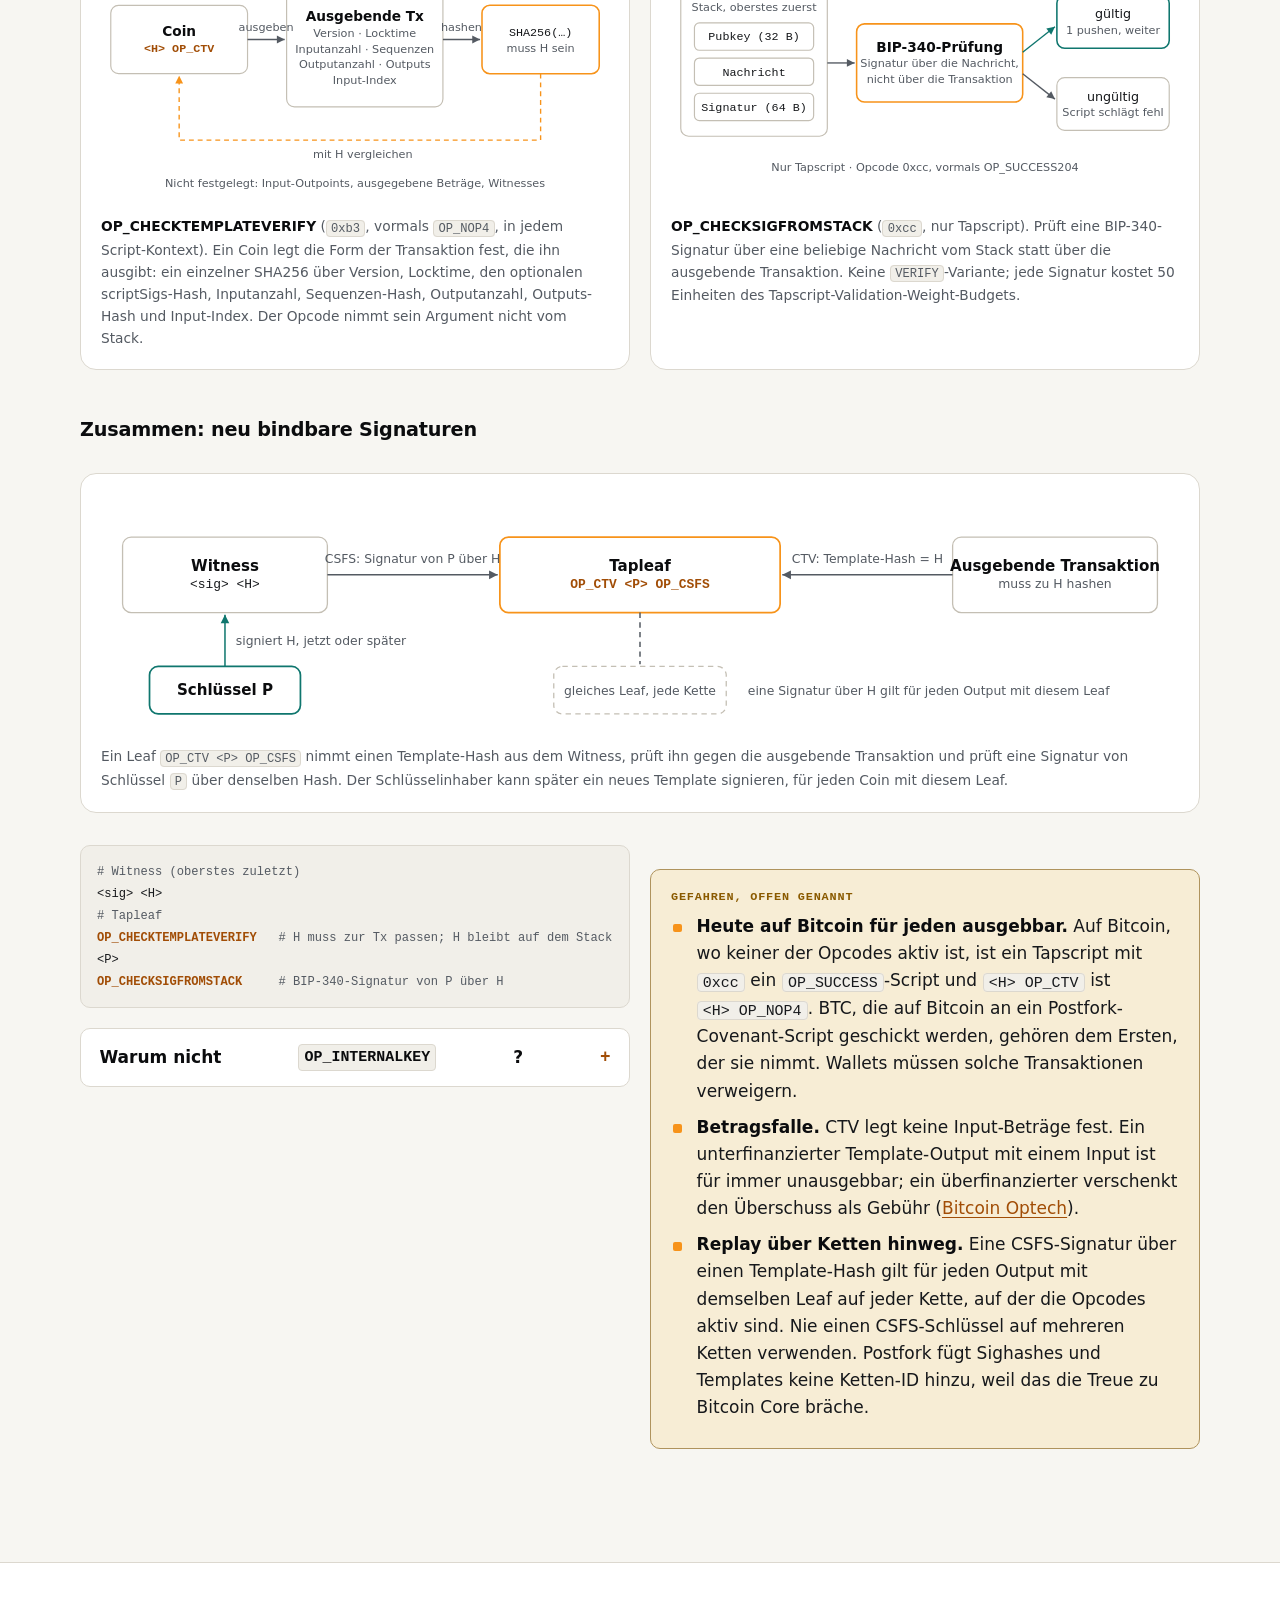
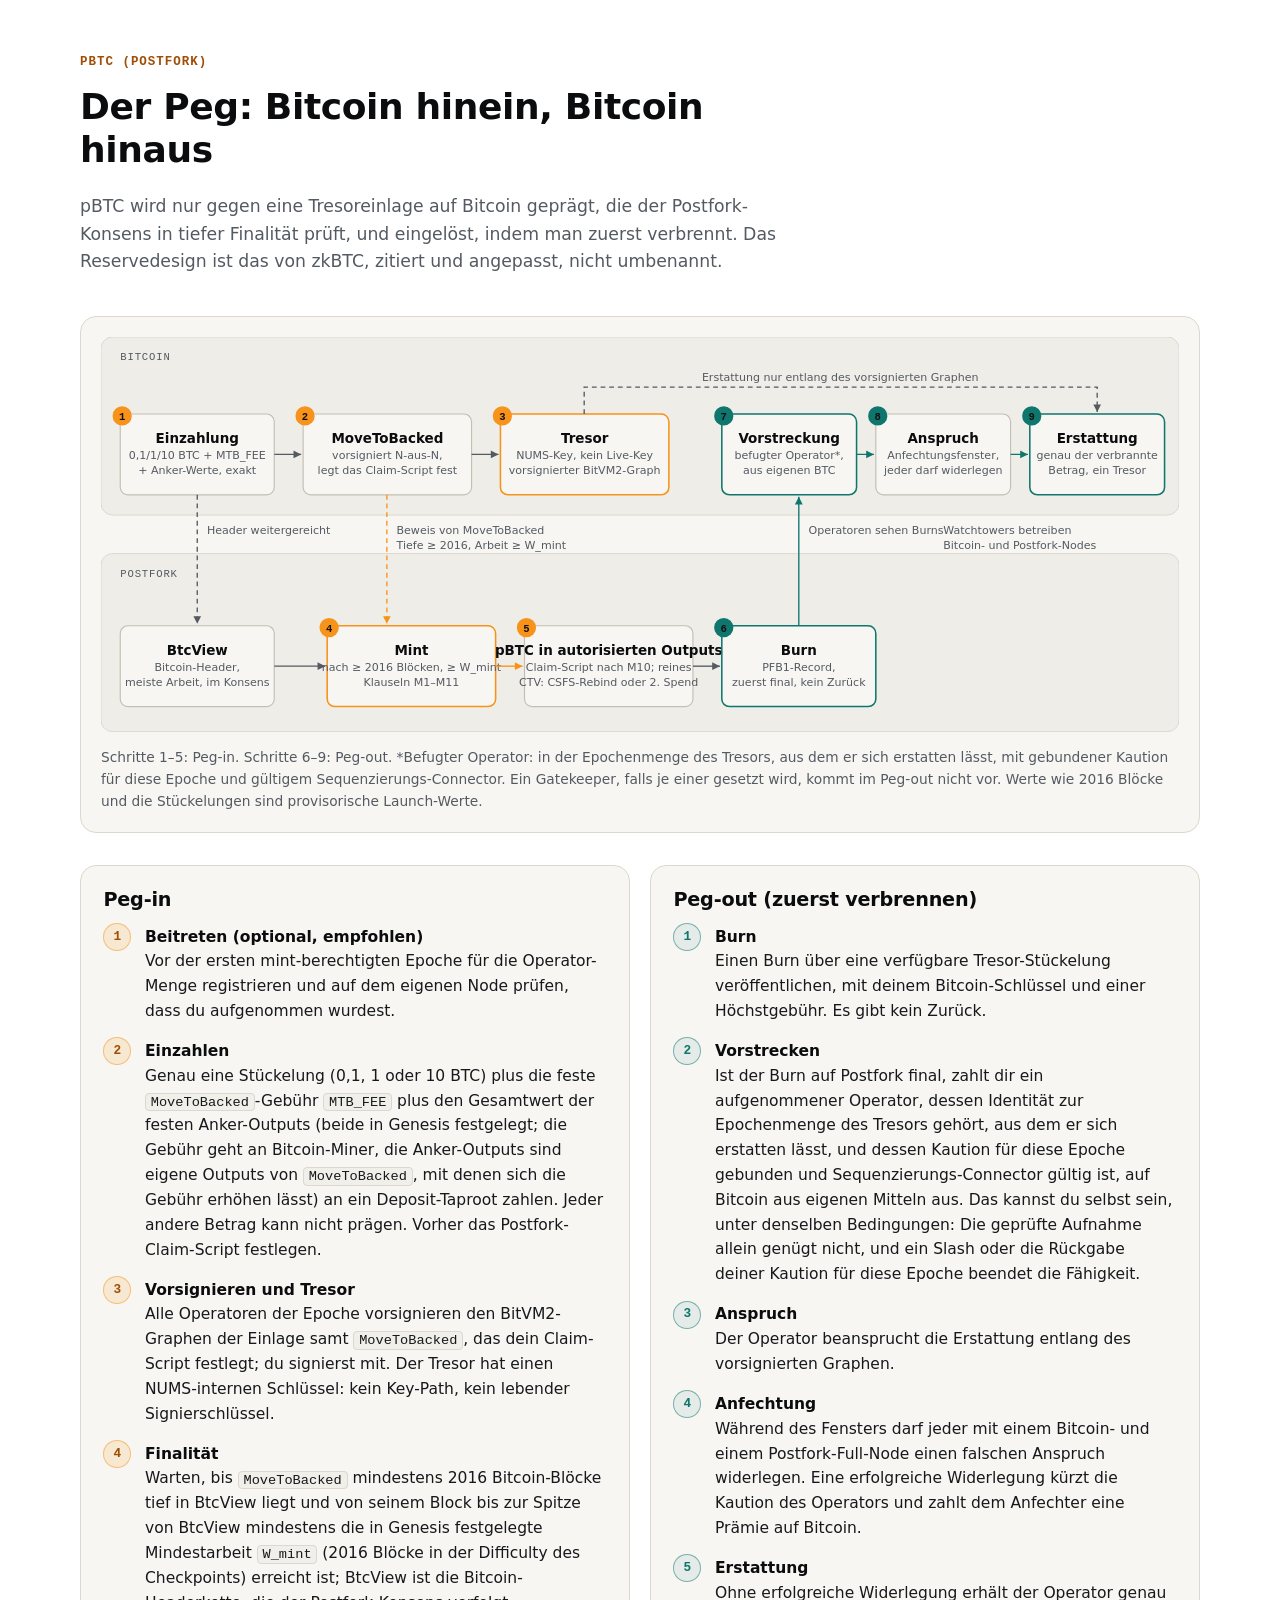
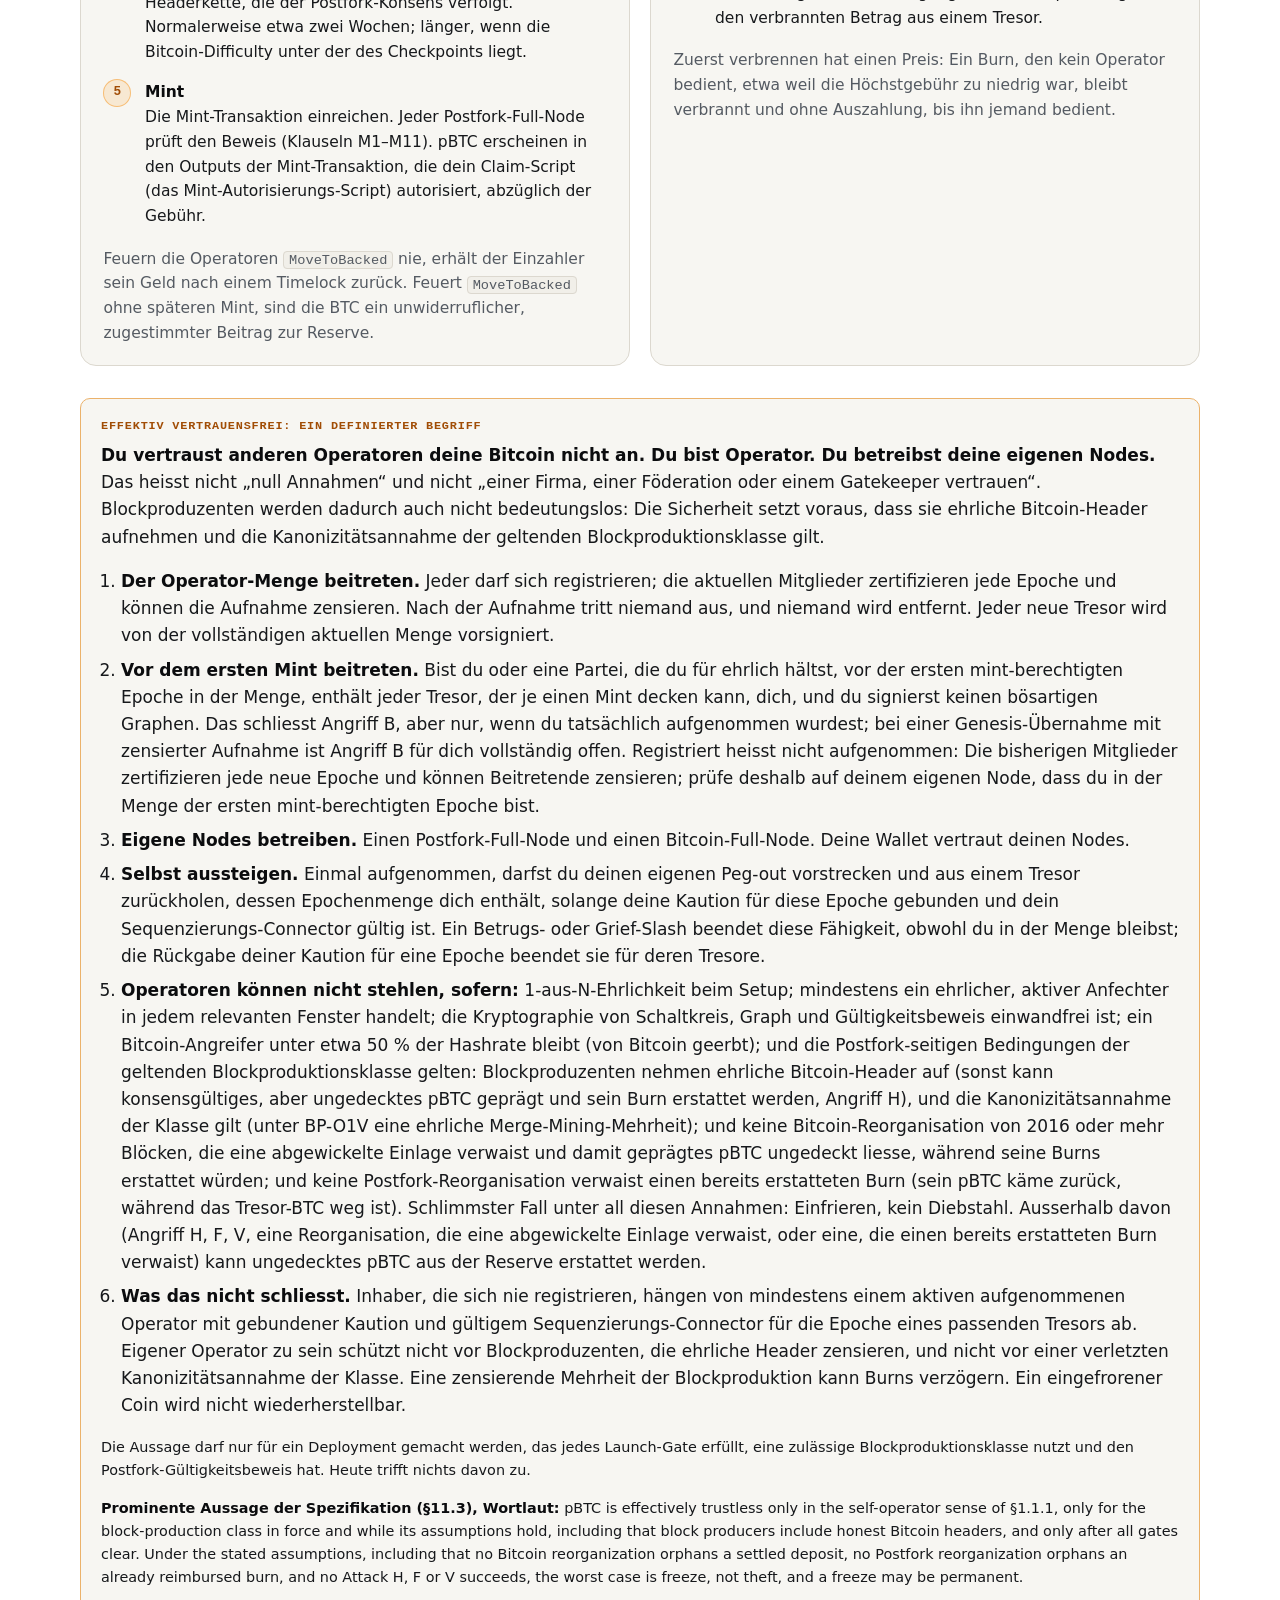
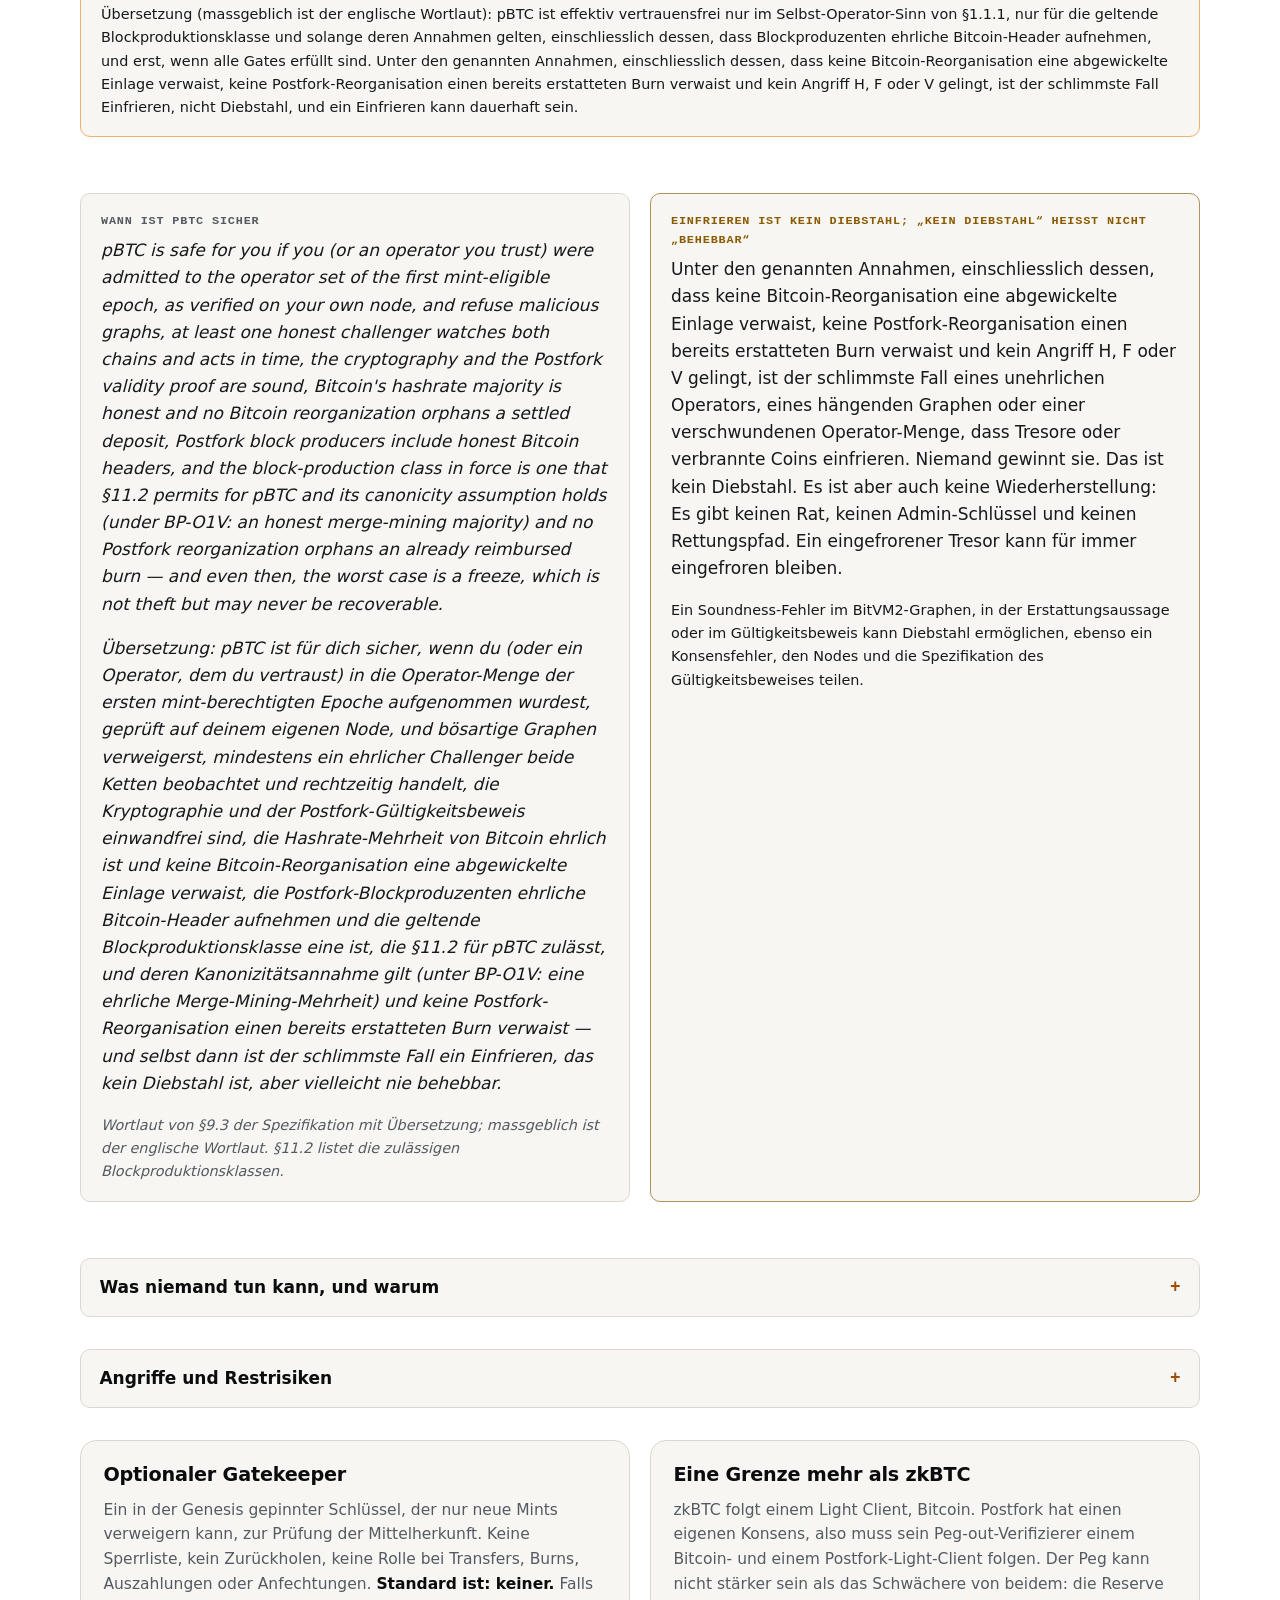
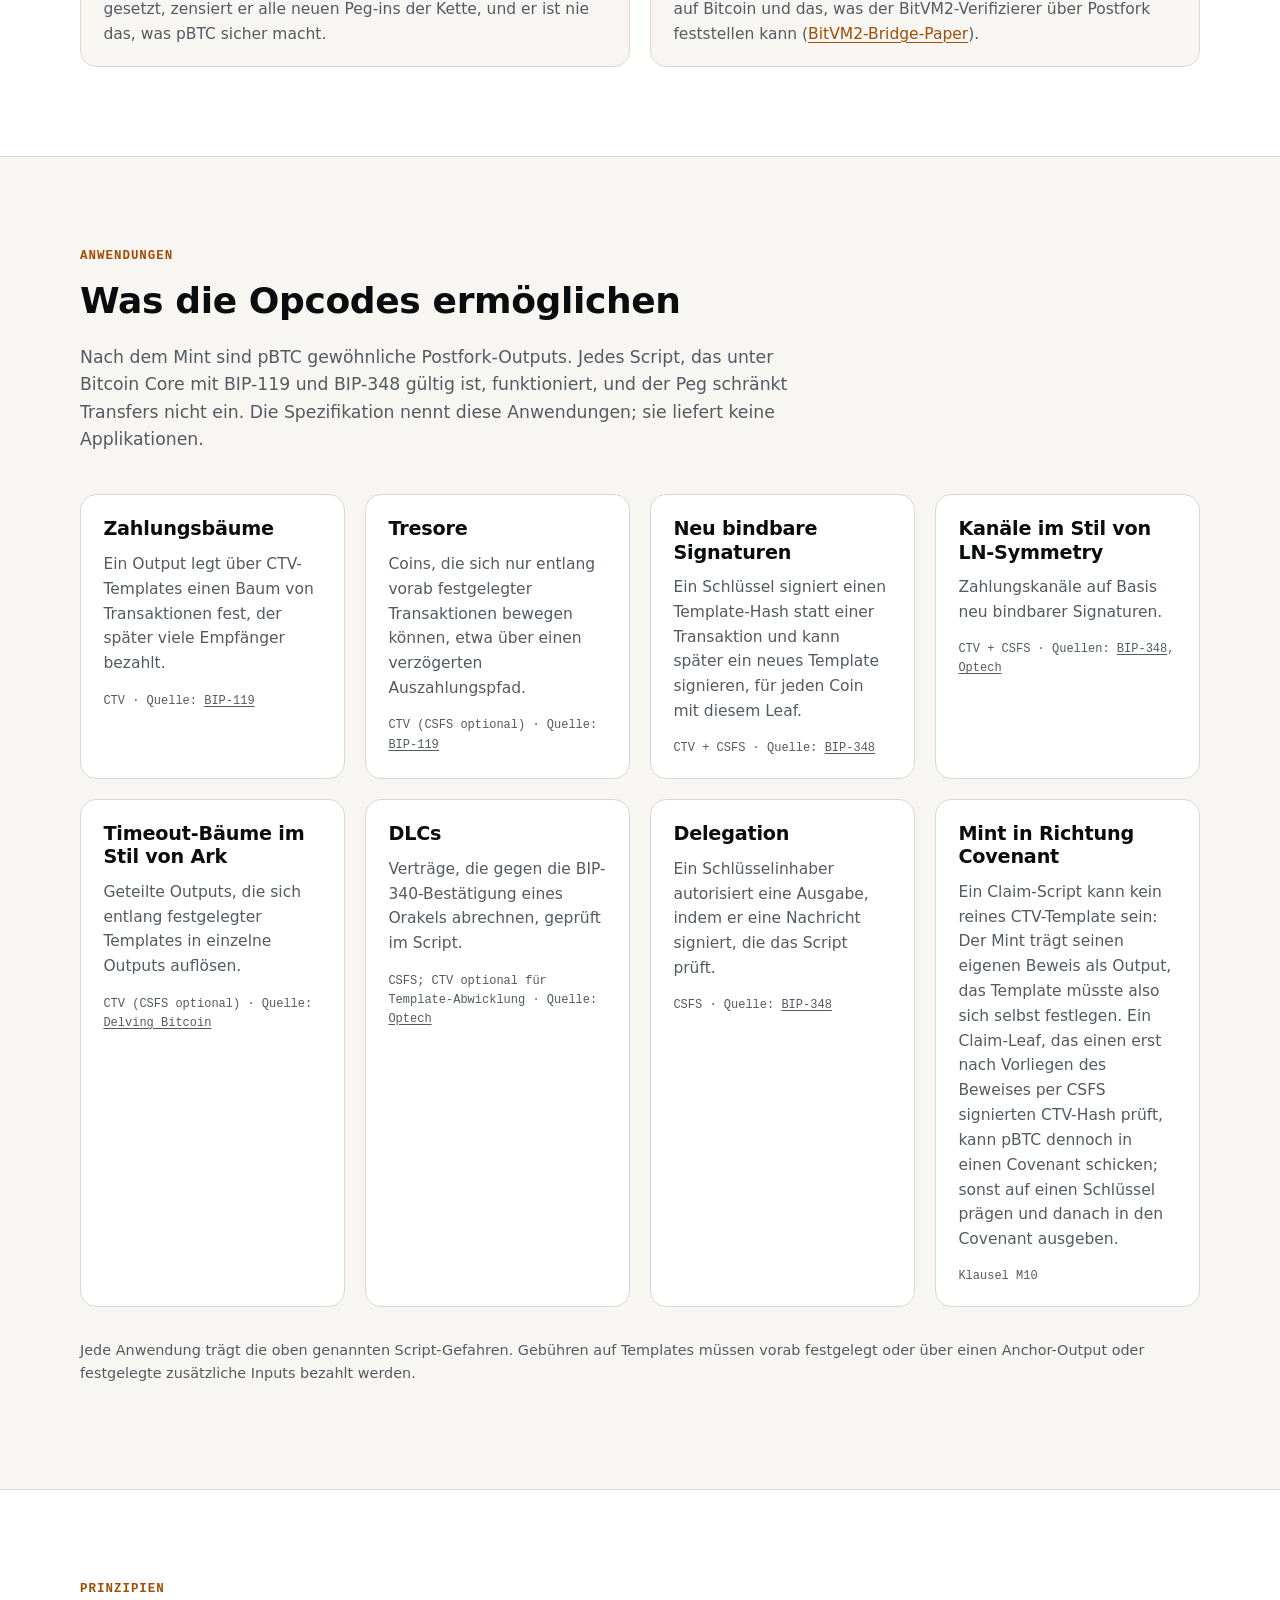
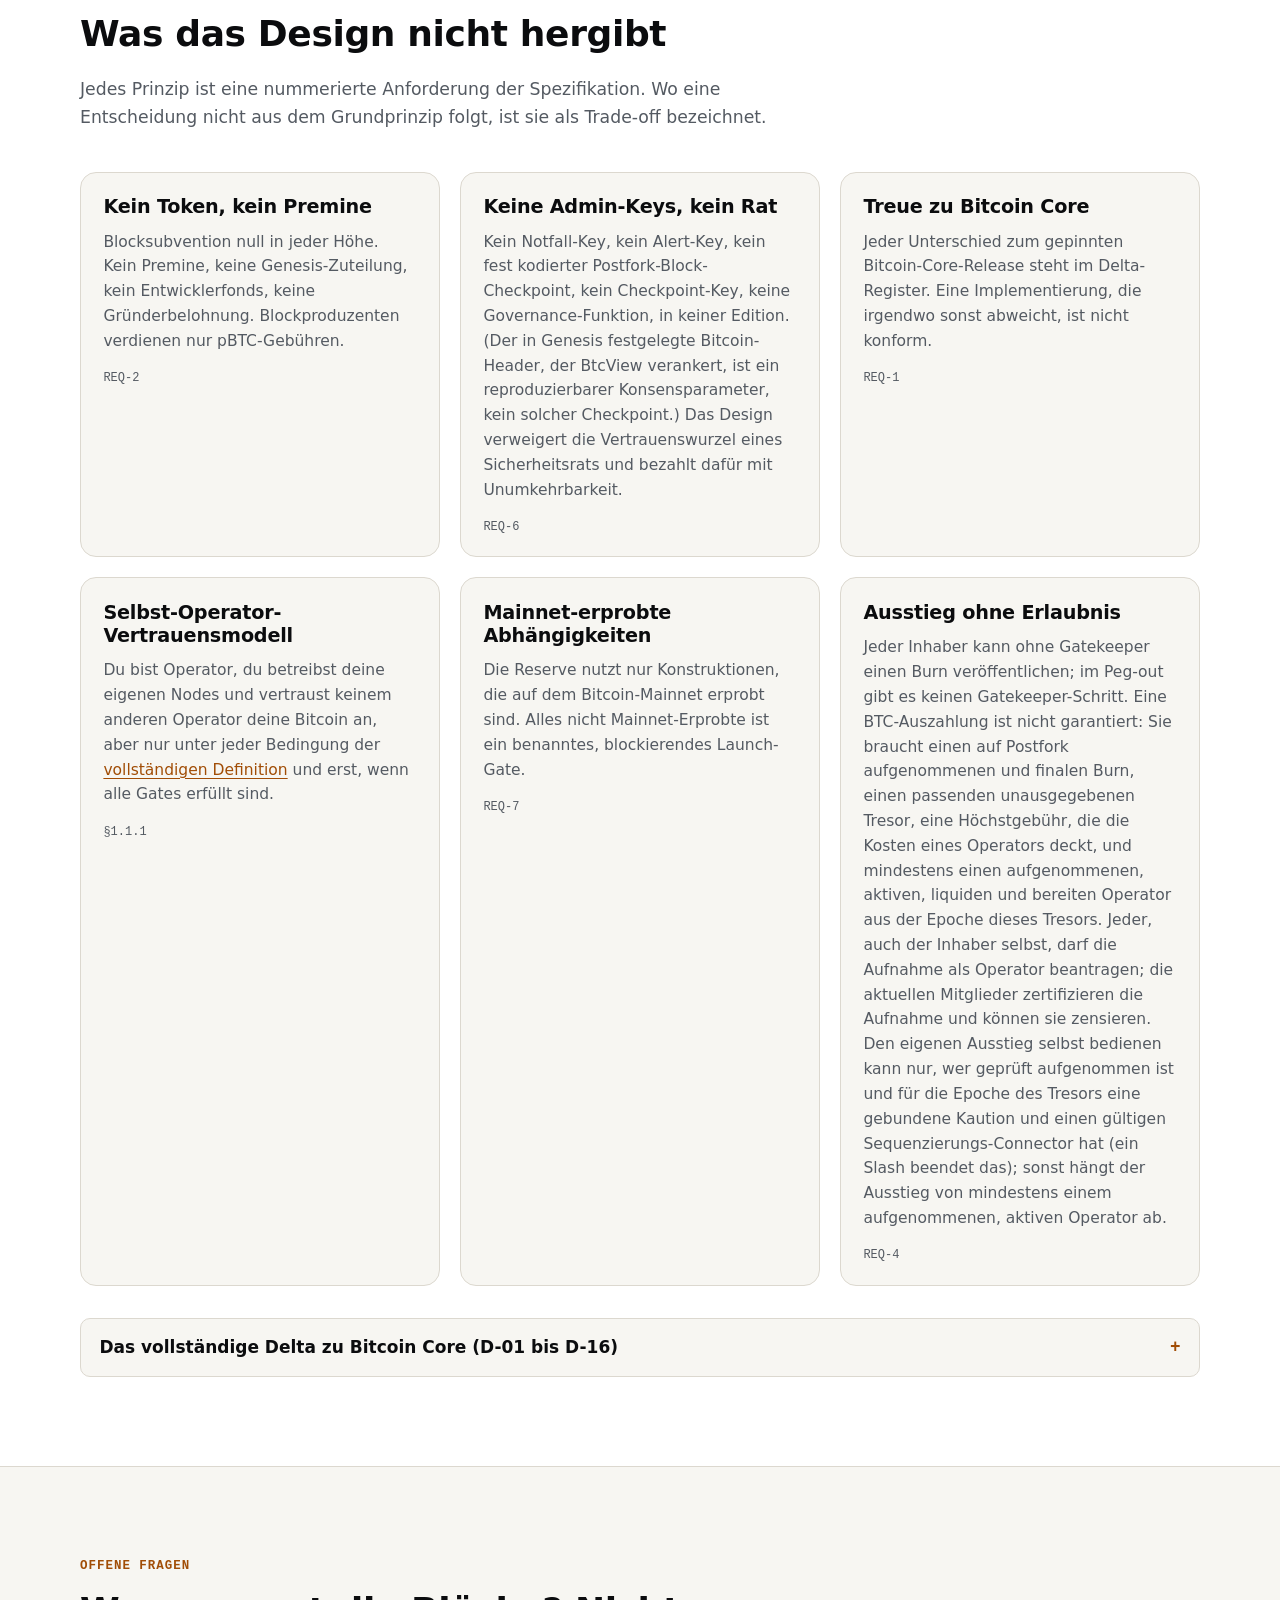
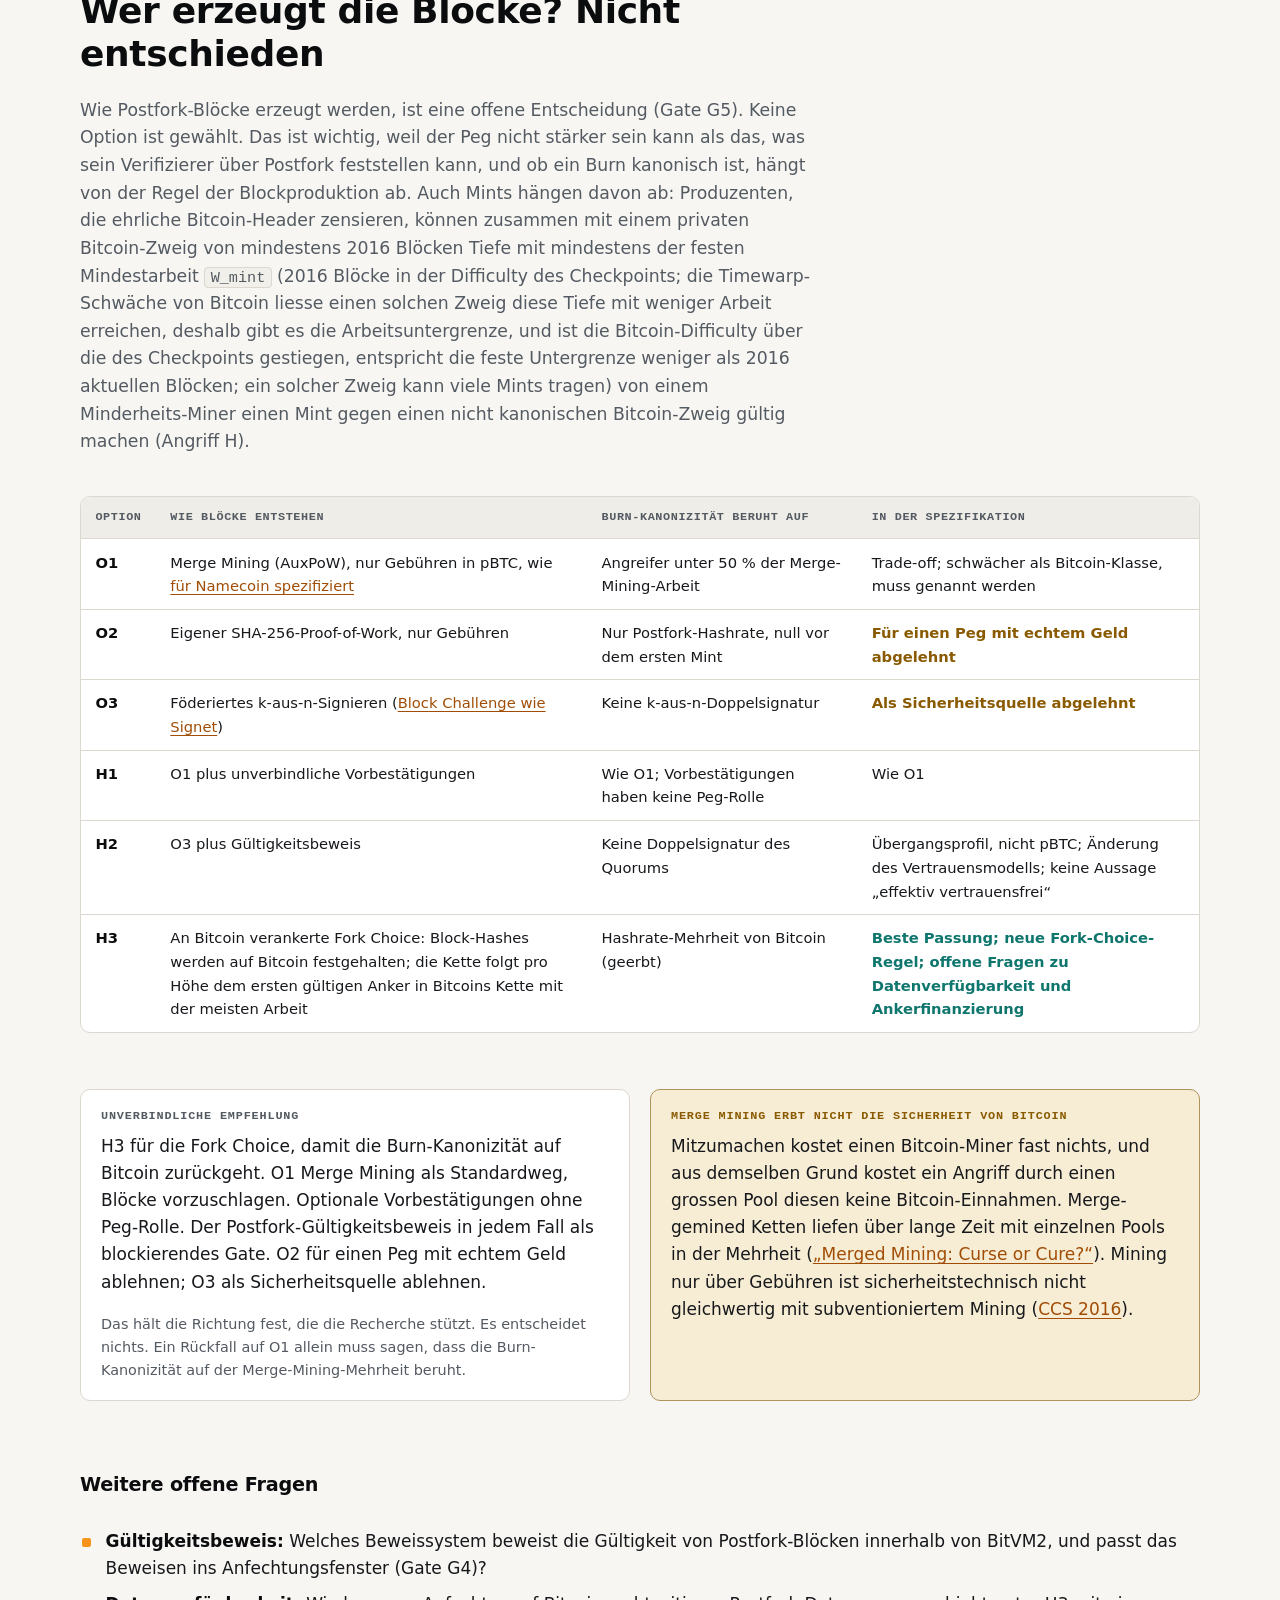
==== commit 9d029df8: "Address seventeenth review: G4 vectors, trust card, backing Align G4 with the spec's vectors, point " ====
--- a/de/index.html
+++ b/de/index.html
@@ -90,7 +90,7 @@
         <dt>Emission</dt>
         <dd>Subvention 0 · kein Premine<span class="note">Gebühren werden in pBTC bezahlt</span></dd>
         <dt>Asset</dt>
-        <dd>pBTC (Postfork)<span class="note">1:1-Anspruch auf BTC in einer BitVM2-Reserve</span></dd>
+        <dd>pBTC (Postfork)<span class="note">vorgesehene 1:1-Deckung durch BTC in einer BitVM2-Reserve, unter den genannten Annahmen; Auszahlung höchstens verbrannter Betrag minus Höchstgebühr, nicht garantiert</span></dd>
         <dt>Mint-Finalität</dt>
         <dd>≥ 2016 Bitcoin-Blöcke und ≥ <code>W_mint</code> Arbeit<span class="note">normalerweise etwa zwei Wochen, länger, wenn die Bitcoin-Difficulty unter der des Checkpoints liegt; provisorisch</span></dd>
         <dt>Admin-Keys</dt>
@@ -378,7 +378,7 @@
       <article class="card"><h3>Kein Token, kein Premine</h3><p>Blocksubvention null in jeder Höhe. Kein Premine, keine Genesis-Zuteilung, kein Entwicklerfonds, keine Gründerbelohnung. Blockproduzenten verdienen nur pBTC-Gebühren.</p><p class="meta">REQ-2</p></article>
       <article class="card"><h3>Keine Admin-Keys, kein Rat</h3><p>Kein Notfall-Key, kein Alert-Key, kein fest kodierter Postfork-Block-Checkpoint, kein Checkpoint-Key, keine Governance-Funktion, in keiner Edition. (Der in Genesis festgelegte Bitcoin-Header, der BtcView verankert, ist ein reproduzierbarer Konsensparameter, kein solcher Checkpoint.) Das Design verweigert die Vertrauenswurzel eines Sicherheitsrats und bezahlt dafür mit Unumkehrbarkeit.</p><p class="meta">REQ-6</p></article>
       <article class="card"><h3>Treue zu Bitcoin Core</h3><p>Jeder Unterschied zum gepinnten Bitcoin-Core-Release steht im Delta-Register. Eine Implementierung, die irgendwo sonst abweicht, ist nicht konform.</p><p class="meta">REQ-1</p></article>
-      <article class="card"><h3>Selbst-Operator-Vertrauensmodell</h3><p>Du bist Operator, du betreibst deine eigenen Nodes und vertraust keinem anderen Operator deine Bitcoin an, aber nur unter jeder Bedingung des <a href="#trust">oben definierten Begriffs</a>: geprüfte Aufnahme, ehrliche Anfechter, einwandfreie Kryptographie, Blockproduzenten, die ehrliche Bitcoin-Header aufnehmen, die Kanonizitätsannahme einer zulässigen Blockproduktionsklasse, keine Reorganisation, die eine abgewickelte Einlage oder einen erstatteten Burn verwaist, und alle Gates erfüllt.</p><p class="meta">§1.1.1</p></article>
+      <article class="card"><h3>Selbst-Operator-Vertrauensmodell</h3><p>Du bist Operator, du betreibst deine eigenen Nodes und vertraust keinem anderen Operator deine Bitcoin an, aber nur unter jeder Bedingung der <a href="#trust">vollständigen Definition</a> und erst, wenn alle Gates erfüllt sind.</p><p class="meta">§1.1.1</p></article>
       <article class="card"><h3>Mainnet-erprobte Abhängigkeiten</h3><p>Die Reserve nutzt nur Konstruktionen, die auf dem Bitcoin-Mainnet erprobt sind. Alles nicht Mainnet-Erprobte ist ein benanntes, blockierendes Launch-Gate.</p><p class="meta">REQ-7</p></article>
       <article class="card"><h3>Ausstieg ohne Erlaubnis</h3><p>Jeder Inhaber kann ohne Gatekeeper einen Burn veröffentlichen; im Peg-out gibt es keinen Gatekeeper-Schritt. Eine BTC-Auszahlung ist nicht garantiert: Sie braucht einen auf Postfork aufgenommenen und finalen Burn, einen passenden unausgegebenen Tresor, eine Höchstgebühr, die die Kosten eines Operators deckt, und mindestens einen aufgenommenen, aktiven, liquiden und bereiten Operator aus der Epoche dieses Tresors. Jeder, auch der Inhaber selbst, darf die Aufnahme als Operator beantragen; die aktuellen Mitglieder zertifizieren die Aufnahme und können sie zensieren. Den eigenen Ausstieg selbst bedienen kann nur, wer geprüft aufgenommen ist und für die Epoche des Tresors eine gebundene Kaution und einen gültigen Sequenzierungs-Connector hat (ein Slash beendet das); sonst hängt der Ausstieg von mindestens einem aufgenommenen, aktiven Operator ab.</p><p class="meta">REQ-4</p></article>
     </div>
@@ -388,7 +388,7 @@
       <div class="body">
         <div class="table-wrap">
           <table>
-            <caption>Ausdrücklich unverändert: Serialisierung, Signatur-Hashes, Taproot und Tapscript (ausser <code>0xcc</code>), Blockgewicht, Sigops, UTXO-Modell, Timelocks, Coinbase-Reife, Gebühren-, RBF-, Package- und TRUC-Policy, P2P, PSBT.</caption>
+            <caption>Ausdrücklich unverändert: Transaktions-Serialisierung, Block- und Header-Serialisierung bis auf die offene Header-Erweiterung (D-13), Signatur-Hashes, Taproot und Tapscript (ausser <code>0xcc</code>), Blockgewicht, Sigops, UTXO-Modell, Timelocks, Coinbase-Reife, Gebühren-, RBF-, Package- und TRUC-Policy, P2P, PSBT.</caption>
             <thead><tr><th scope="col">ID</th><th scope="col">Delta</th><th scope="col">Klasse</th></tr></thead>
             <tbody>
               <tr><th scope="row">D-01</th><td>Ketten-Identität: Genesis, Message Start, Ports, Adresspräfix (<code>pf</code>), Base58-Präfixe, Coin Type</td><td>Identität</td></tr>
@@ -471,8 +471,8 @@
       <li><span class="id">G1</span><span class="what"><strong>BitVM2-Verifizierer mainnet-erprobt</strong><span>Bridges der BitVM2-Familie laufen auf dem Bitcoin-Mainnet: Bitlayer seit 2025-07 (<a href="https://blockworks.com/news/bitvm-implementation-stage">Blockworks</a>), Citrea Clementine seit 2026-01 (<a href="https://docs.citrea.xyz/essentials/introduction.md">Citrea-Doku</a>).</span></span><span class="badge cleared">Erfüllt</span></li>
       <li><span class="id">G2</span><span class="what"><strong>Offener Operator-Markt für pBTC in Betrieb</strong><span>Alles davon: (1) ein laufender Registrierungsmarkt nimmt erlaubnisfreie Registrierungsanträge an; (2) Epochen 0 bis einschliesslich zur ersten mint-berechtigten Epoche auf einem öffentlichen Test-Deployment gebildet und registriert; (3) Onboarding von einem unabhängigen Operator vollständig durchlaufen, mit aus der registrierten Linie geprüfter Aufnahme in die Menge der ersten mint-berechtigten Epoche; (4) ein erfolgreicher Test-Mint aus dieser Epoche; (5) Genesis-Übernahme (OQ-08) gelöst.</span></span><span class="badge open">Offen</span></li>
       <li><span class="id">G3</span><span class="what"><strong>Erstattungsaussage für Postfork-Burns demonstriert</strong><span>Alles davon: (1) ein öffentliches Artefakt, das P1 und P5–P12 BitVM2-prüfbar durchsetzt, mit Testvektoren und Negativkontrollen; (2) der Vergleich der kumulierten Arbeit gegen eine Bitcoin-Gegenkette eines Anfechters; (3) Prüfungen von Anspruchsteller und Alleinfinanzierer ohne Abschwächung; (4) Bindung des Prämienempfängers mit einer Regel für die erste gültige Anfechtung; (5) Header- und Kanonizitätsprüfungen für die gewählte Blockproduktionsoption, einschliesslich einer Postfork-Gegenkette eines Anfechters; (6) gemessene schlimmste Streitkosten und nachgeprüfte Prämie; (7) Setup-Status festgehalten; (8) Postfork-Gegenketten zählen nur mit gültigen Headern und einem Gültigkeitsbeweis ab Genesis (schwerere, signierte oder zuerst verankerte, aber ungültige Gegenketten und Beweise aus manipuliertem Gabelzustand scheitern). Auf Bitcoin muss jeder Header der beanspruchten und jeder Gegenkette gültig sein, alle müssen vom Genesis-Checkpoint abstammen, und die kumulierte Arbeit wird ab ihm gezählt (eine beanspruchte Kette mit ungültigem Header scheitert; geprüft werden Proof of Work, Difficulty, Median-Time-Past und Version, nicht die Ortszeit, mit Grenzvektoren zu Median-Time-Past); (9) Negativkontrollen zur Operator-Bindung: Ansprüche nicht registrierter Schlüssel, von Identitäten ausserhalb der Epochenmenge des Tresors, einer Identität nach Betrugs- oder Grief-Slash, gegen Tresore einer Epoche nach Rückgabe der Kaution dieser Epoche, mit nur per Witness geprüften Auszahlungs-Inputs, mit einem Geschwister-Output der finanzierenden oder tresorerzeugenden Transaktion und ein zweiter Anspruch einer Identität, solange ihr vorheriger offen ist (in derselben Epoche und über Epochen hinweg, oder es wird das dokumentierte Restrisiko gleichzeitiger Ansprüche pro Epoche genannt, das die Watchtower-Untergrenze abdeckt), scheitern oder sind widerlegbar.</span></span><span class="badge open">Offen</span></li>
-      <li><span class="id">G4</span><span class="what"><strong>Postfork-Gültigkeitsbeweis innerhalb von BitVM2 demonstriert</strong><span>Alles davon: (1) ein öffentliches Gültigkeitsbeweis-Artefakt für die Postfork-Blockvalidierung ab Genesis (Bitcoin-Core-Regeln, BIP-119, BIP-348 und Peg-Regeln); (2) die Peg-Regeln in der Beweisspezifikation unabhängig vom Node-Code umgesetzt, mit Differentialtests; (3) Negativkontrollen, die scheitern müssen: ungedeckter Mint, Doppel-Mint, ungültige CTV-Ausgabe, ungültige CSFS-Signatur, fehlerhafter Burn, ungültiger weitergeleiteter Header, Köder-Witness-Commitment in der Coinbase, Mint auf einem Timewarp-Zweig unter <code>W_mint</code>, eine Einlage, die nicht genau Stückelung plus <code>MTB_FEE</code> plus Anker ist (oder ein <code>MoveToBacked</code> mit anderen Gebühren-Outputs), ein <code>MoveToBacked</code>, das einen Nicht-Taproot-Output oder einen Output mit unbekanntem Witness-Programm mit Taproot-förmigem Witness ausgibt, eines, das einen Taproot-Output ausgibt, dessen Schlüssel nicht genau Einlage- und Rückerstattungs-Leaf festlegt, und ein Mint auf einem PoW-gültigen Zweig mit gültigen Merkle- und Witness-Commitments, dessen <code>MoveToBacked</code> einen nicht existierenden Prevout ausgibt oder eine ungültige Operator-, Einleger- oder Gatekeeper-Signatur oder eine erforderliche Signatur mit <code>SIGHASH_NONE</code>, <code>SIGHASH_SINGLE</code> oder <code>ANYONECANPAY</code> trägt, und ein zweites gültiges <code>MoveToBacked</code> für dieselbe Einlage (nur das erste prägt); (3a) Zeitregel-Vektoren: Ein Block, dessen Zeitstempel der Uhr eines Prüfers um mehr als zwei Stunden voraus ist, aber Median-Time-Past erfüllt, ist für den Beweis gültig; einer, der Median-Time-Past verletzt, nicht; (4) Beweiskosten und Latenz passen ins Anfechtungsfenster; (5) Prüfung im BitVM2-Graphen demonstriert; (6) Setup-Status festgehalten.</span></span><span class="badge open">Offen</span></li>
-      <li><span class="id">G5</span><span class="what"><strong>Entscheidung zur Blockproduktion getroffen</strong><span>Alles davon: (1) Option vollständig spezifiziert, mit Header- und Kanonizitätsprüfungen nur aus Kettendaten (Header-Format, Fork Choice, Difficulty oder Challenge, Intervall, Burn-Tiefe, genaue Header- und Kanonizitätsaussagen); (2) adversariales Review abgeschlossen; (3) Burn-Tiefe gepinnt; (4) Bootstrap-Plan genannt; (5) Restrisiken der Blockproduktion nachgeführt, mit einem Grenzvektor zur späten Verwaisung (ein bei genau der Burn-Tiefe akzeptierter, erstatteter und dann durch eine Postfork-Reorganisation verwaister Burn) und dokumentiertem Deckungsdefizit; (6) bei H3 Datenverfügbarkeitsregel und Ankerfinanzierung spezifiziert.</span></span><span class="badge open">Offene Entscheidung</span></li>
+      <li><span class="id">G4</span><span class="what"><strong>Postfork-Gültigkeitsbeweis innerhalb von BitVM2 demonstriert</strong><span>Alles davon: (1) ein öffentliches Gültigkeitsbeweis-Artefakt für die Postfork-Blockvalidierung ab Genesis (Bitcoin-Core-Regeln, BIP-119, BIP-348 und Peg-Regeln); (2) die Peg-Regeln in der Beweisspezifikation unabhängig vom Node-Code umgesetzt, mit Differentialtests; (3) Negativkontrollen, die scheitern müssen: ungedeckter Mint, Doppel-Mint, ungültige CTV-Ausgabe, ungültige CSFS-Signatur, fehlerhafter Burn, ungültiger weitergeleiteter Header, Köder-Witness-Commitment in der Coinbase, Mint auf einem Timewarp-Zweig unter <code>W_mint</code>, eine Einlage, die nicht genau Stückelung plus <code>MTB_FEE</code> plus Anker ist (oder ein <code>MoveToBacked</code> mit anderen Gebühren-Outputs), ein <code>MoveToBacked</code>, das einen Nicht-Taproot-Output oder einen Output mit unbekanntem Witness-Programm mit Taproot-förmigem Witness ausgibt, eines, das einen Taproot-Output ausgibt, dessen Schlüssel nicht genau Einlage- und Rückerstattungs-Leaf festlegt, und ein Mint auf einem PoW-gültigen Zweig mit gültigen Merkle- und Witness-Commitments, dessen <code>MoveToBacked</code> einen nicht existierenden Prevout mit ungültiger N-aus-N-Signatur ausgibt oder eine ungültige Einleger- oder Gatekeeper-Signatur oder eine erforderliche Signatur mit <code>SIGHASH_NONE</code>, <code>SIGHASH_SINGLE</code> oder <code>ANYONECANPAY</code> trägt; und, davon getrennt, zwei voll gültige <code>MoveToBacked</code>-Transaktionen für denselben Einlage-Outpoint mit verschiedenen Tresor-Outpoints, von denen nur die erste prägt, über Blöcke hinweg und innerhalb eines Blocks; (3a) Zeitregel-Vektoren: Ein Block, dessen Zeitstempel der Uhr eines Prüfers um mehr als zwei Stunden voraus ist, aber Median-Time-Past erfüllt, ist für den Beweis gültig; einer, der Median-Time-Past verletzt, nicht; (4) Beweiskosten und Latenz passen ins Anfechtungsfenster; (5) Prüfung im BitVM2-Graphen demonstriert; (6) Setup-Status festgehalten.</span></span><span class="badge open">Offen</span></li>
+      <li><span class="id">G5</span><span class="what"><strong>Entscheidung zur Blockproduktion getroffen</strong><span>Alles davon: (1) Option vollständig spezifiziert, mit Header- und Kanonizitätsprüfungen nur aus Kettendaten (Header-Format, Fork Choice, Difficulty oder Challenge, Intervall, Burn-Tiefe, genaue Header- und Kanonizitätsaussagen); (2) adversariales Review abgeschlossen; (3) Burn-Tiefe gepinnt; (4) Bootstrap-Plan genannt; (5) Restrisiken der Blockproduktion nachgeführt, mit einem Grenzvektor zur späten Verwaisung (ein bei genau der Burn-Tiefe akzeptierter, erstatteter und dann durch eine Postfork-Reorganisation verwaister Burn) und dokumentiertem Deckungsdefizit; (6) bei H3 Datenverfügbarkeitsregel und Ankerfinanzierung spezifiziert; (7) die konkrete Block- und Header-Serialisierung der gewählten Option samt Wirkung auf P2P-Nachrichten und Compact Blocks in der Spezifikation festgelegt.</span></span><span class="badge open">Offene Entscheidung</span></li>
       <li><span class="id">G6</span><span class="what"><strong>Konsenskonformität und eingefrorene Launch-Pins</strong><span>Alles davon: (1) Konsenskonformität bestanden (Testvektoren von BIP-119 und BIP-348, Bitcoin-Core-Testsuite, Differentialtests); (2) jeder provisorische Wert eingefroren; (3) NUMS-Schlüssel, Tresor-Template, Deposit-Leaf-Template und Genesis-Bytes gepinnt; (4) Werte der Ketten-Identität registriert oder geprüft; (5) Checkpoint-Werte und <code>W_mint</code> samt Aktualitätsregel von mindestens zwei unabhängigen Mainnet-Nodes reproduziert, mit Negativvektoren (fehlerhafter Proof of Work, zu hohes Target, falsche Chainwork, Höhe ausserhalb einer Retarget-Grenze, veralteter leichterer Checkpoint); (6) Vektoren zur Kodierung der Epochenparameter, einschliesslich zu vieler Stückelungen gegenüber dem committeten Maximum, plus Mint-Vektoren für Stückelungs- und Refund-Leaf-Prüfung; (7) Vektoren zur Epochenlinie: veralteter Zeitplan, gebündelte Epochen-Anker, eine zweite selbstsignierte erste Epoche, die Mints nicht einfrieren darf, und ein widersprüchliches späteres Zertifikat, das es tut; (8) Vektoren zu den Peg-Konstanten (eine andere Gebühr, Anker-Menge oder Grenze ändert die Genesis); (9) verspäteter Start: Erreicht Bitcoin den Zeitplanbeginn vor dem ersten Postfork-Block, muss neu gepinnt werden; (10) Reorganisationsgrenze: Eine bei genau 2016 Blöcken akzeptierte und dann durch eine Reorganisation von 2016 Blöcken verwaiste Einlage lässt den Mint bestehen, und der Node-Sicherheitsmodus meldet das; (11) Verlust des Checkpoints: Eine simulierte Bitcoin-Reorganisation, die den Genesis-Checkpoint verwirft, lässt den Node-Sicherheitsmodus Mints nicht mehr als final behandeln und den nötigen Neustart melden; (12) Serialisierungsvektoren für Peg-Records: Jeder Record-Typ wird auf genau eine Weise gelesen, und nicht minimale Längen, zu lange Merkle-Zweige, falsche Indizes sowie fehlende oder überzählige Bytes machen die Transaktion ungültig.</span></span><span class="badge open">Offen</span></li>
     </ol>
     <p class="small muted">Jedes BTC-gedeckte Asset auf einer Kette mit Postfork-Regeln, das die volle Spezifikation nicht erfüllt, etwa eine verwahrende oder föderierte Bridge, ein Deployment ohne Gültigkeitsbeweis oder ein Test-Deployment, muss einen anderen Namen tragen und darf keine Migration in pBTC versprechen. Test-Deployments dürfen „tpBTC (Postfork test)“ nur für wertlose Testcoins verwenden.</p>
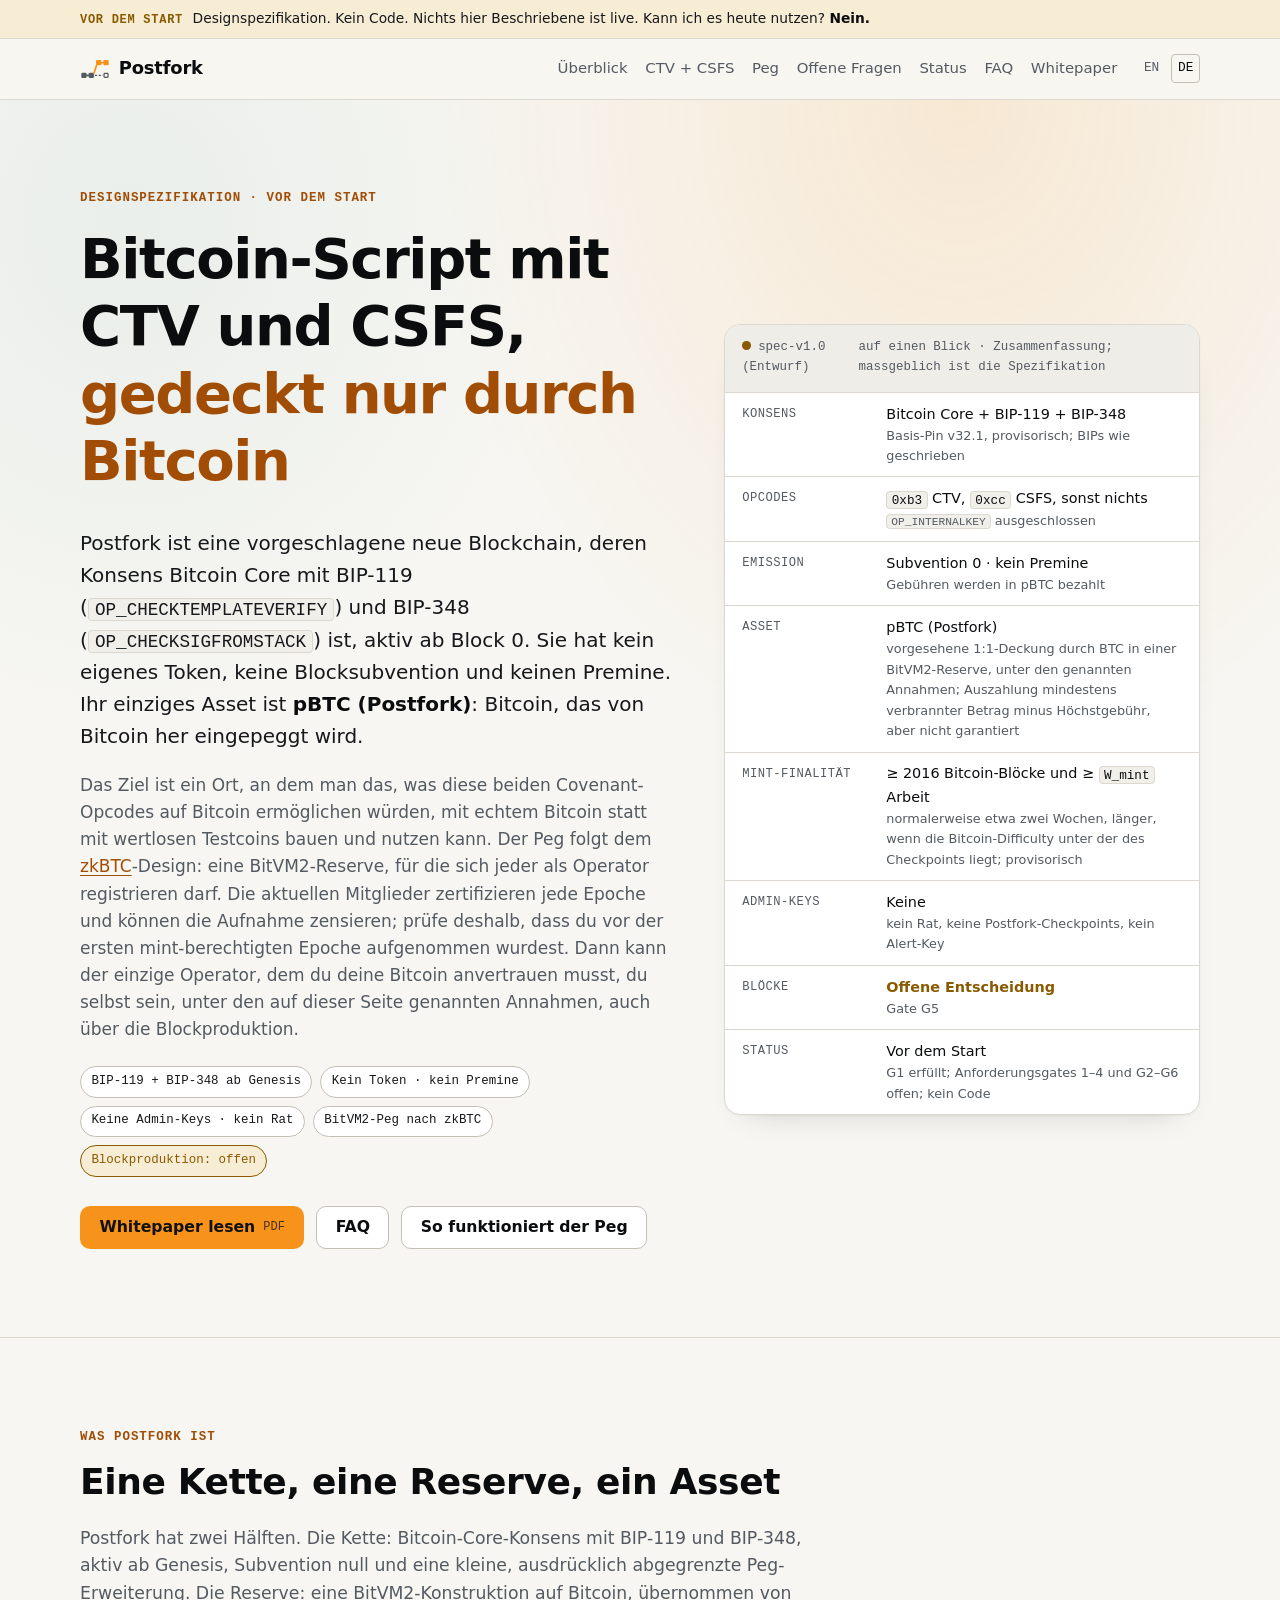
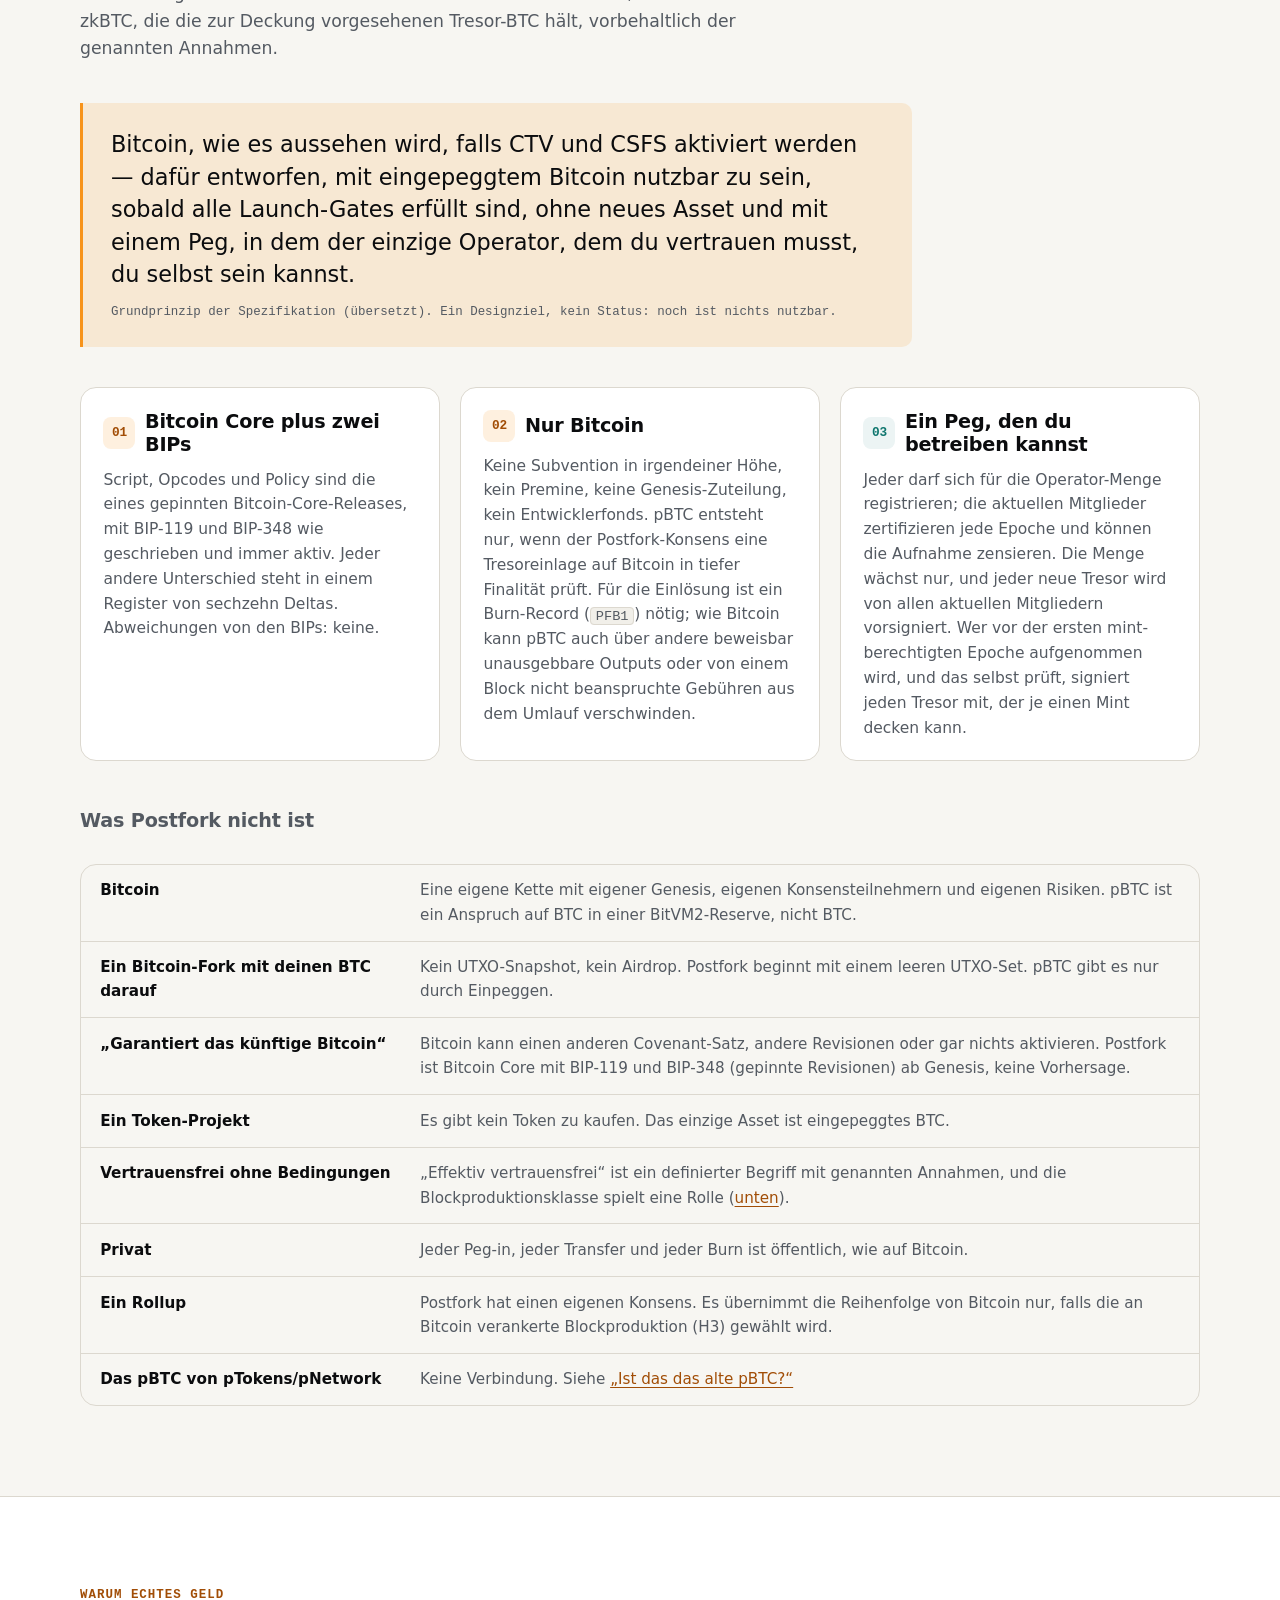
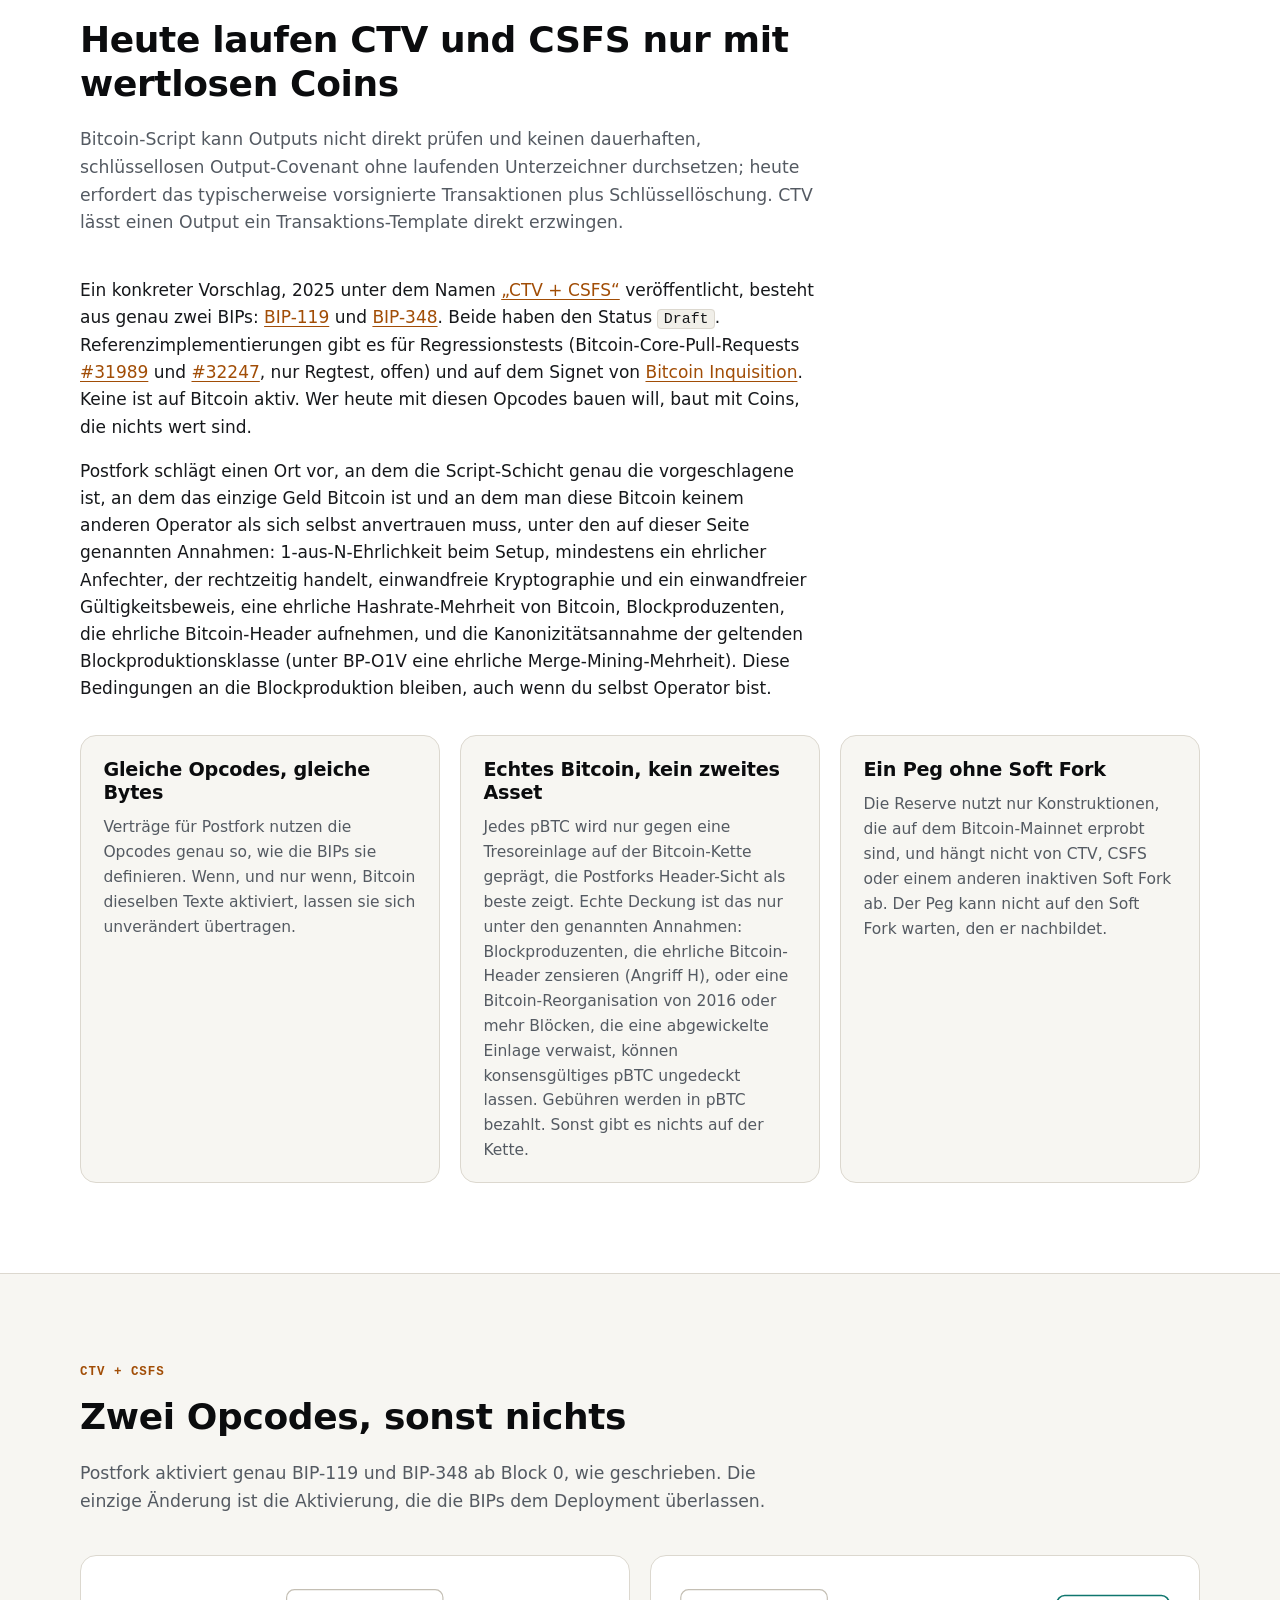
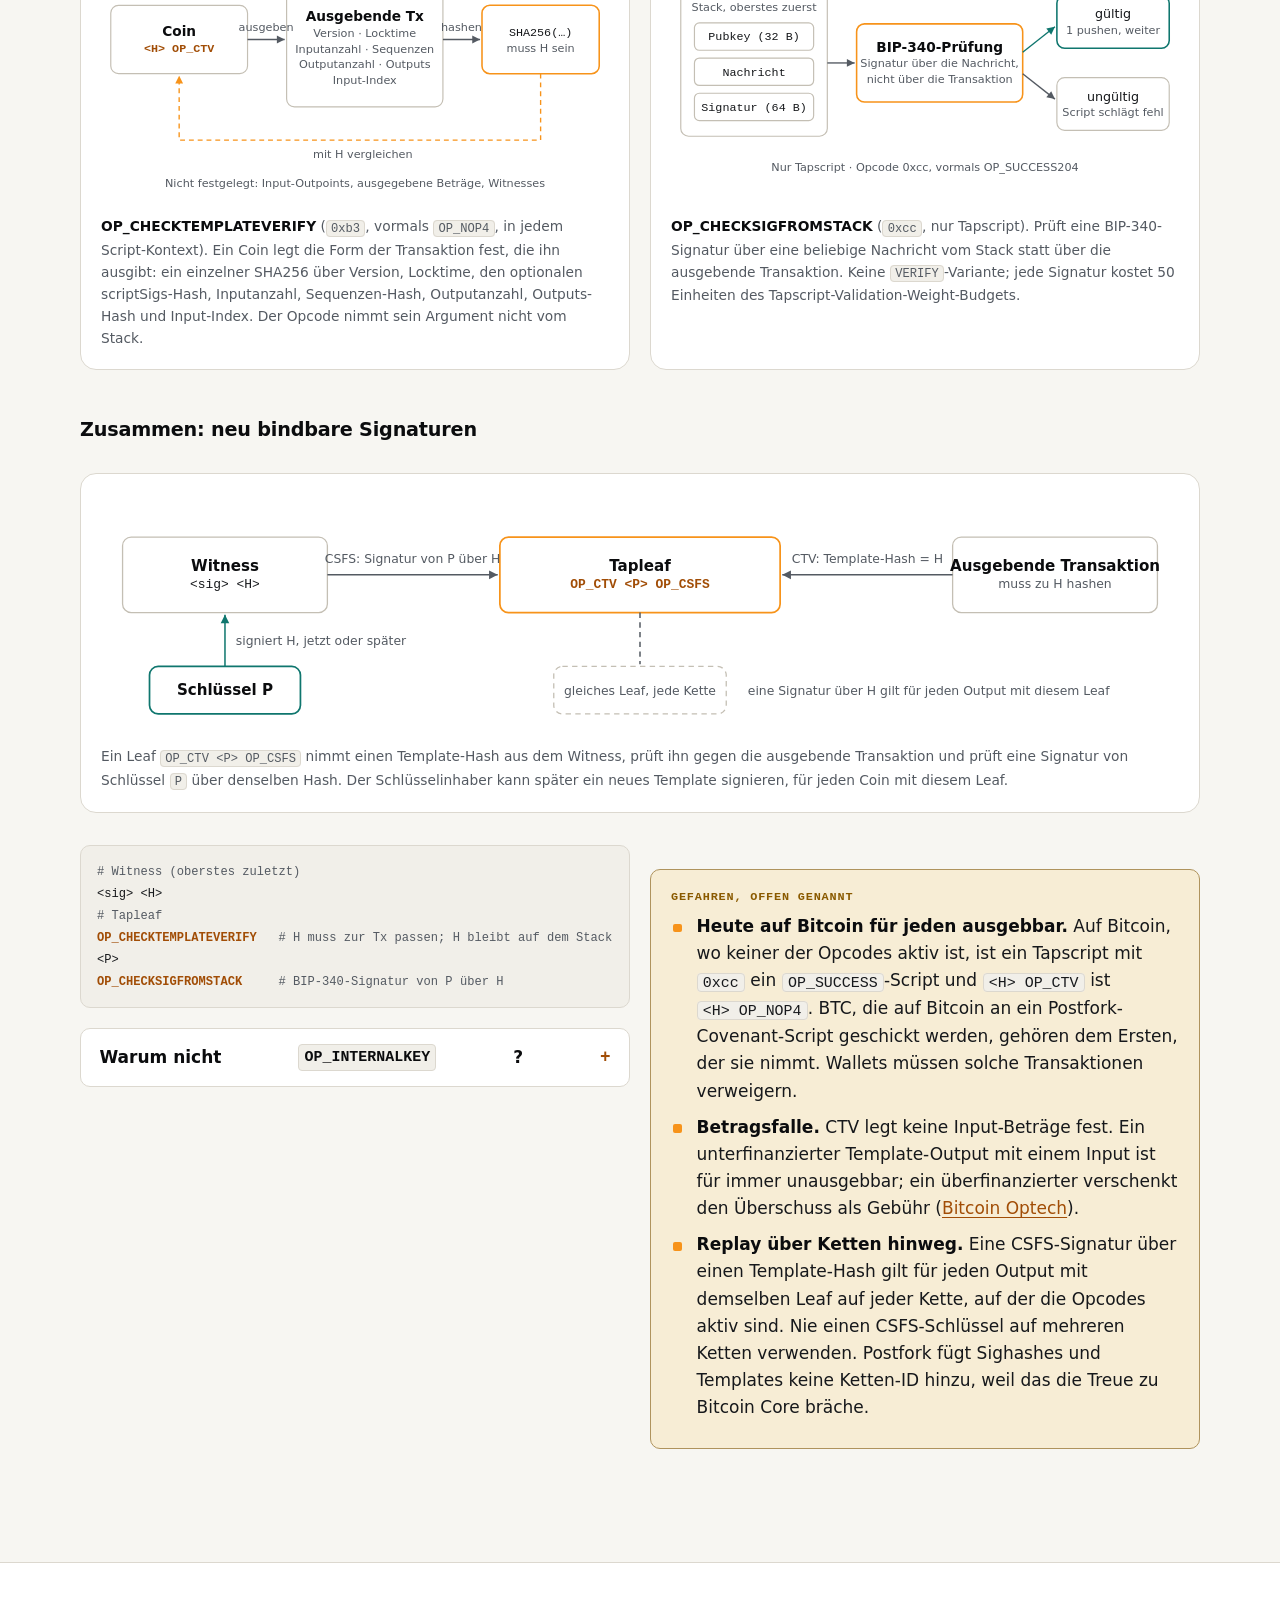
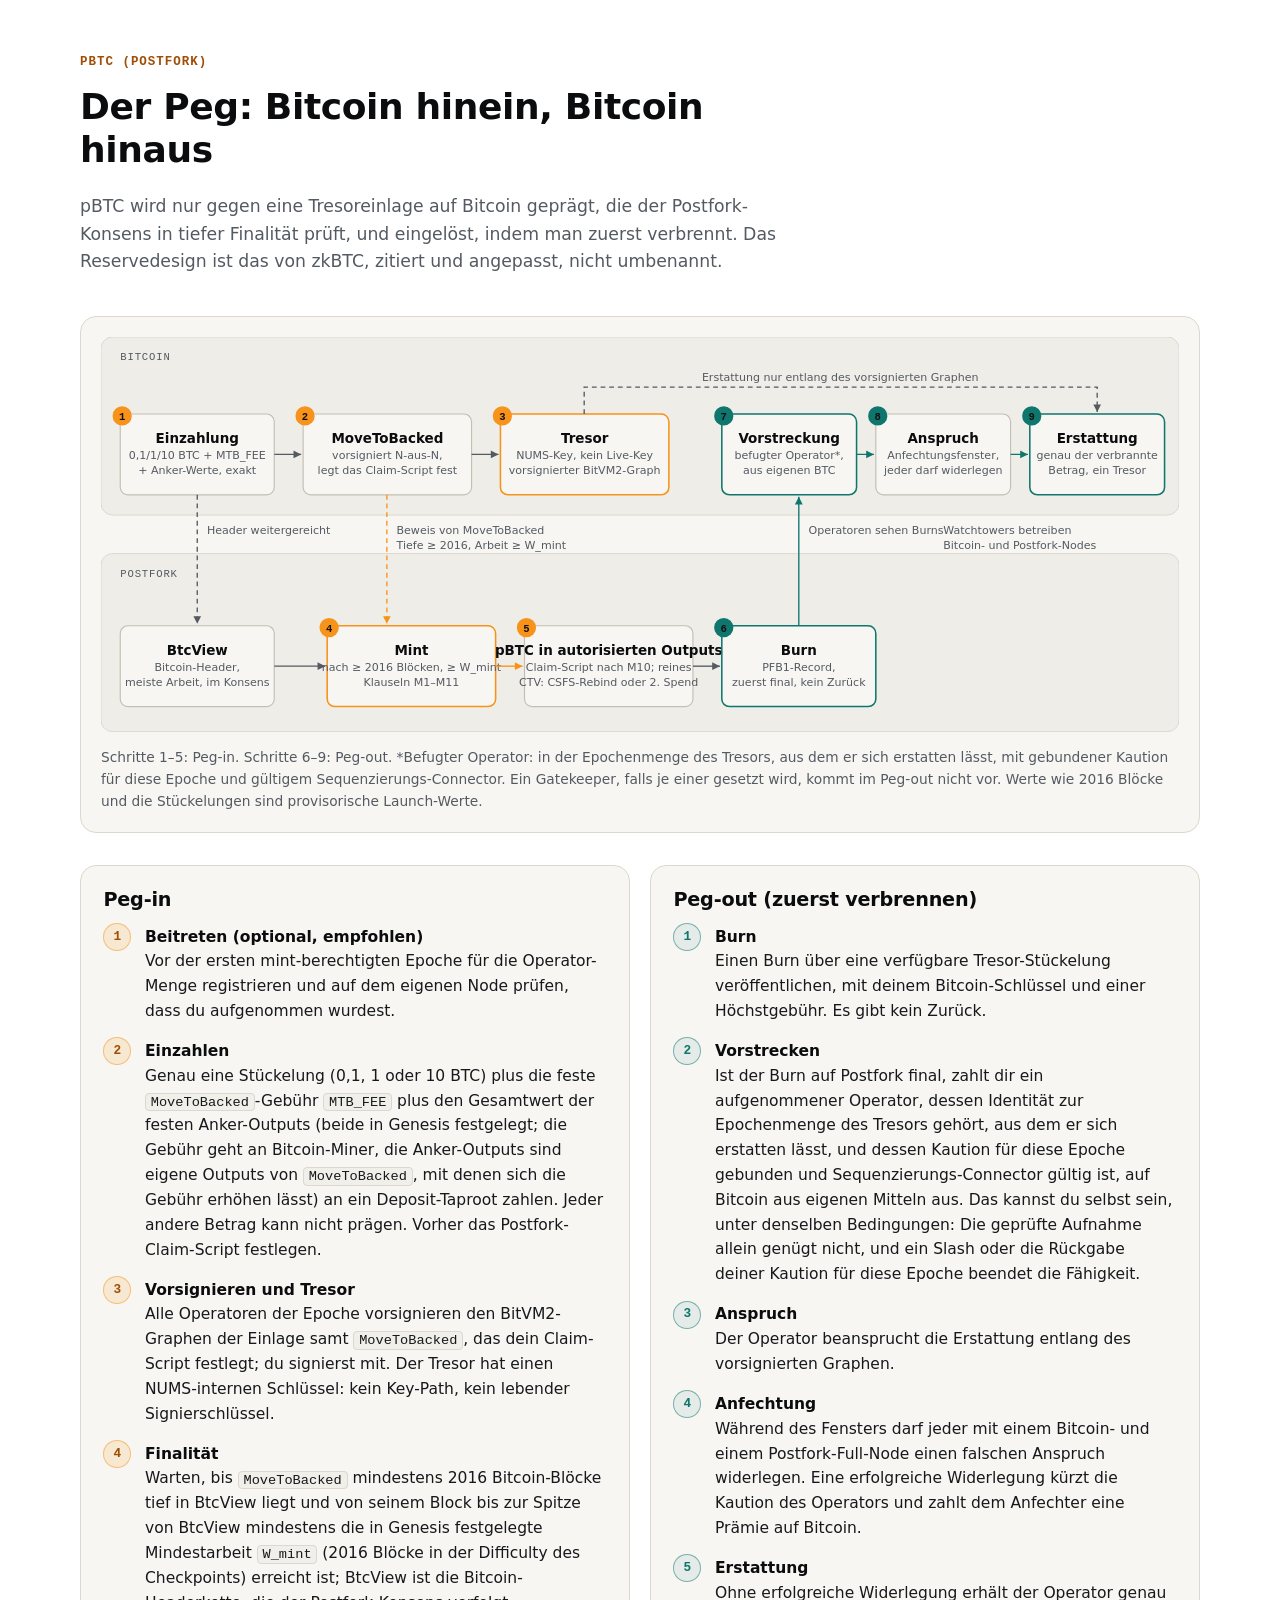
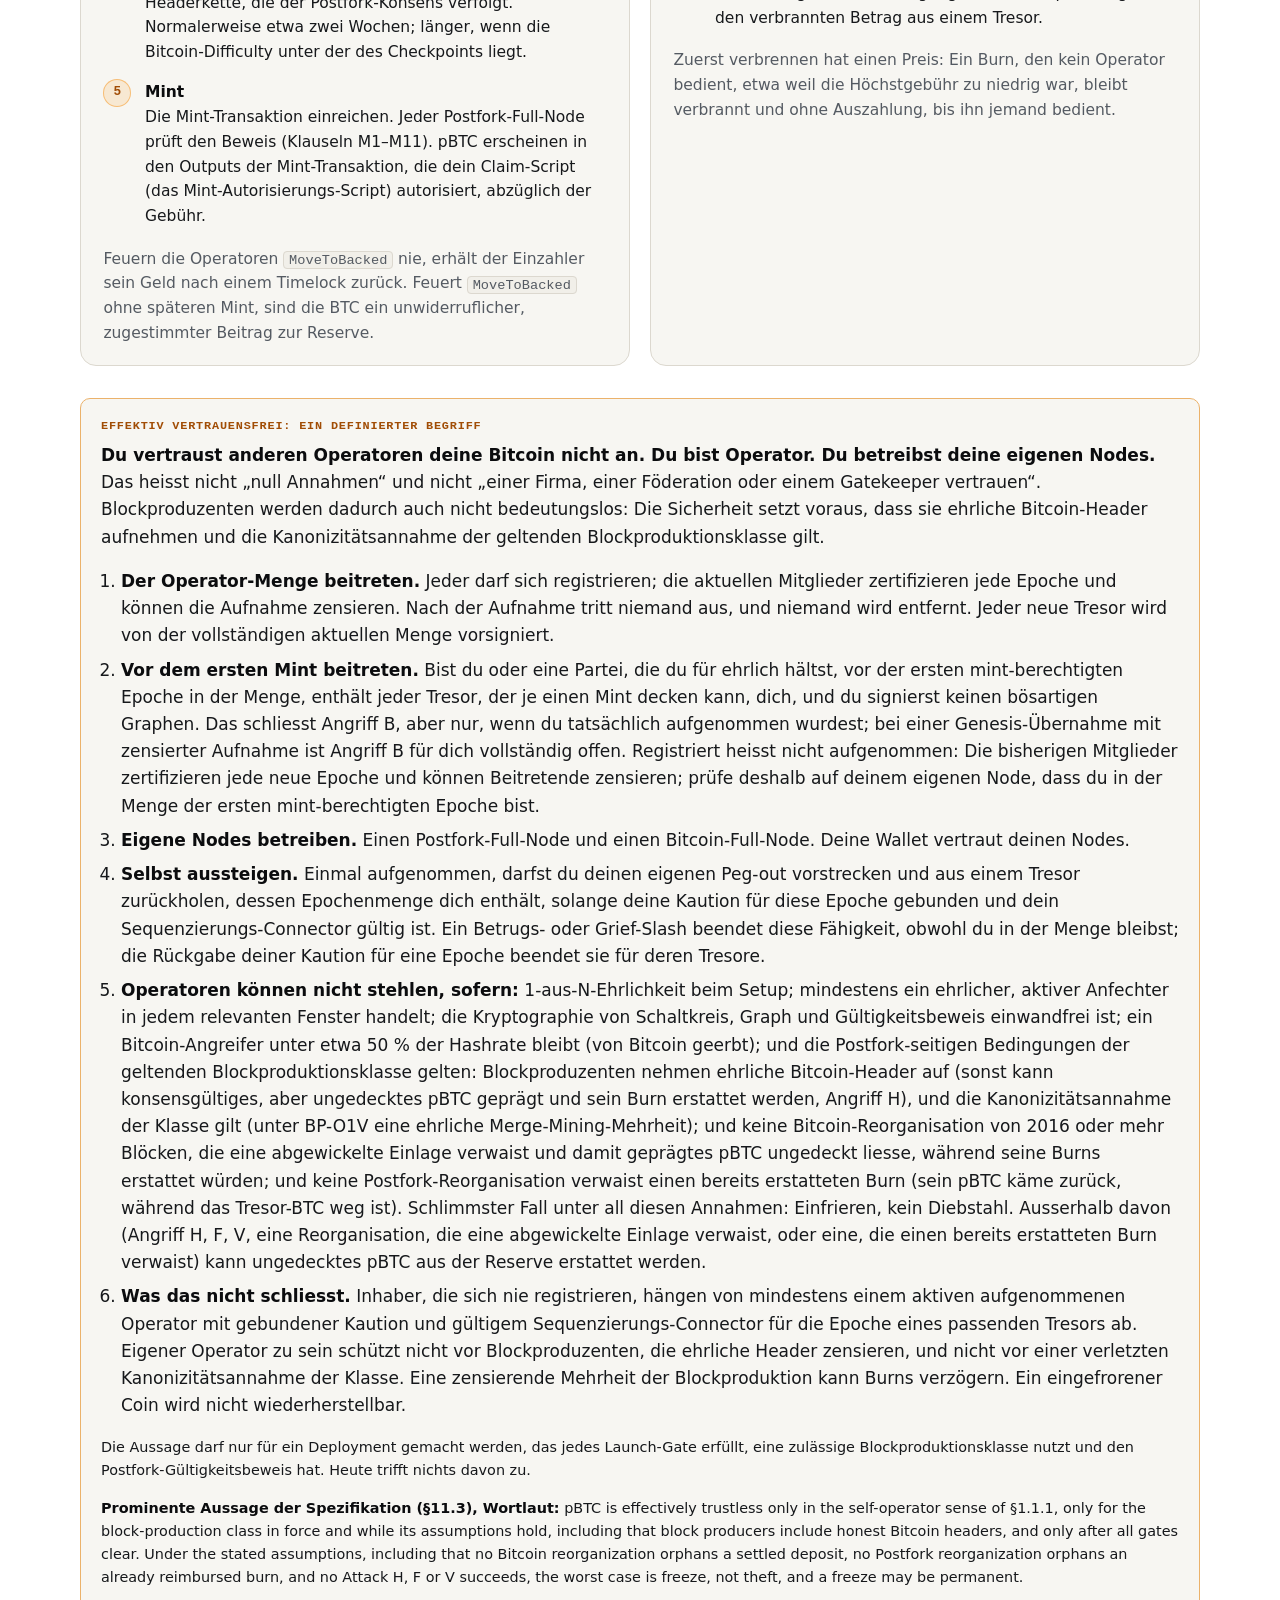
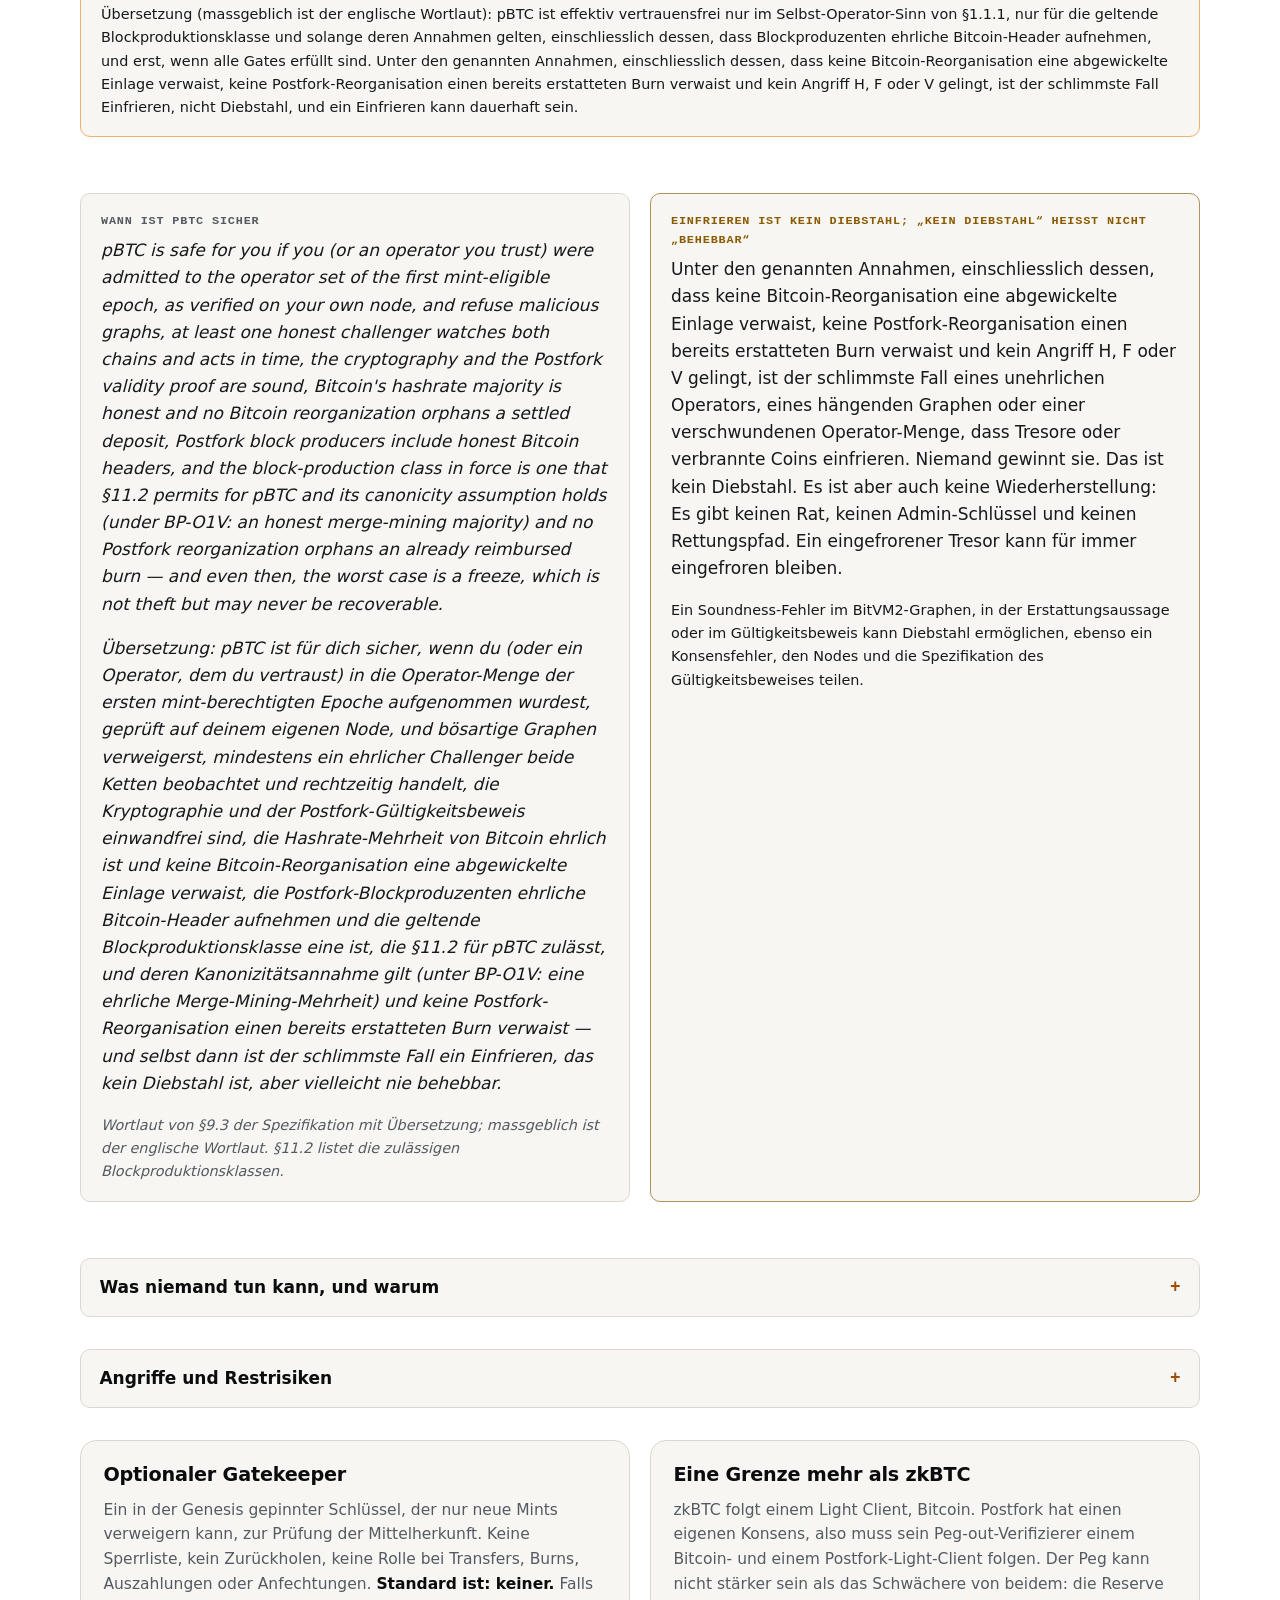
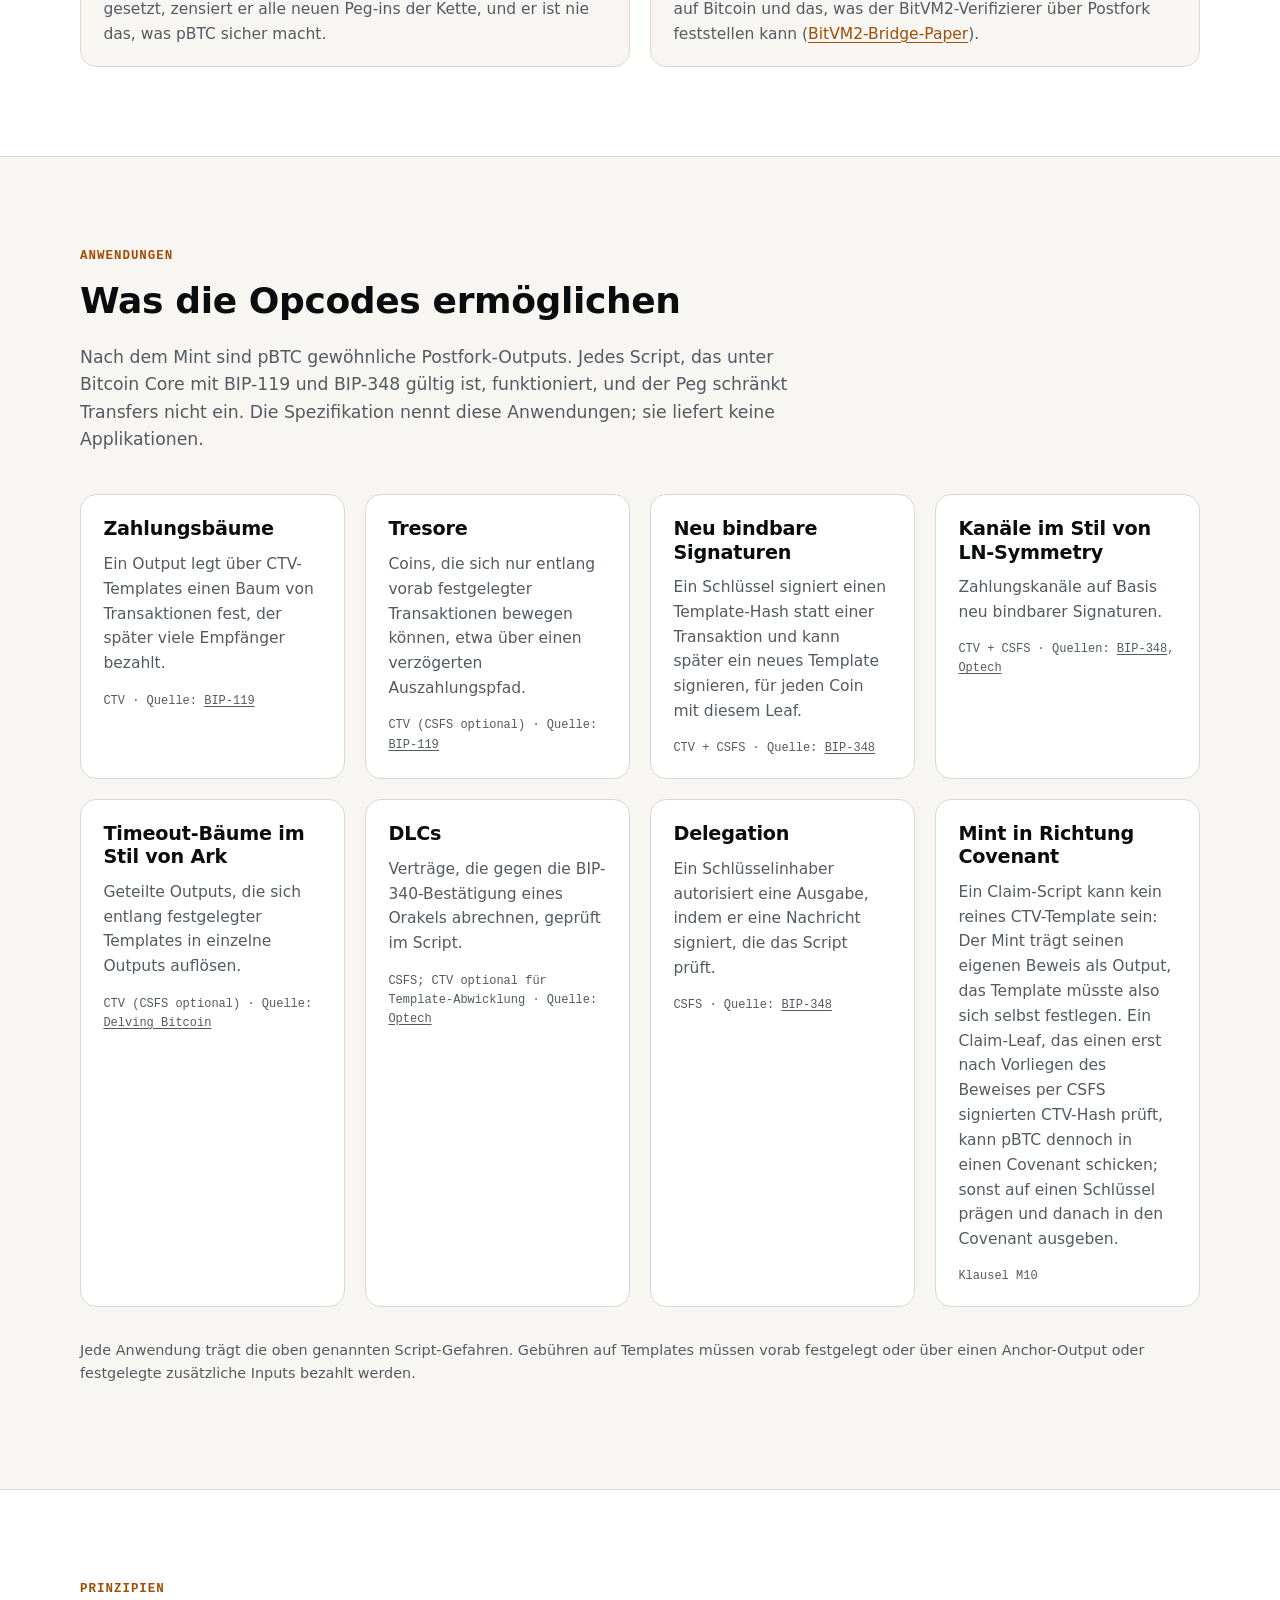
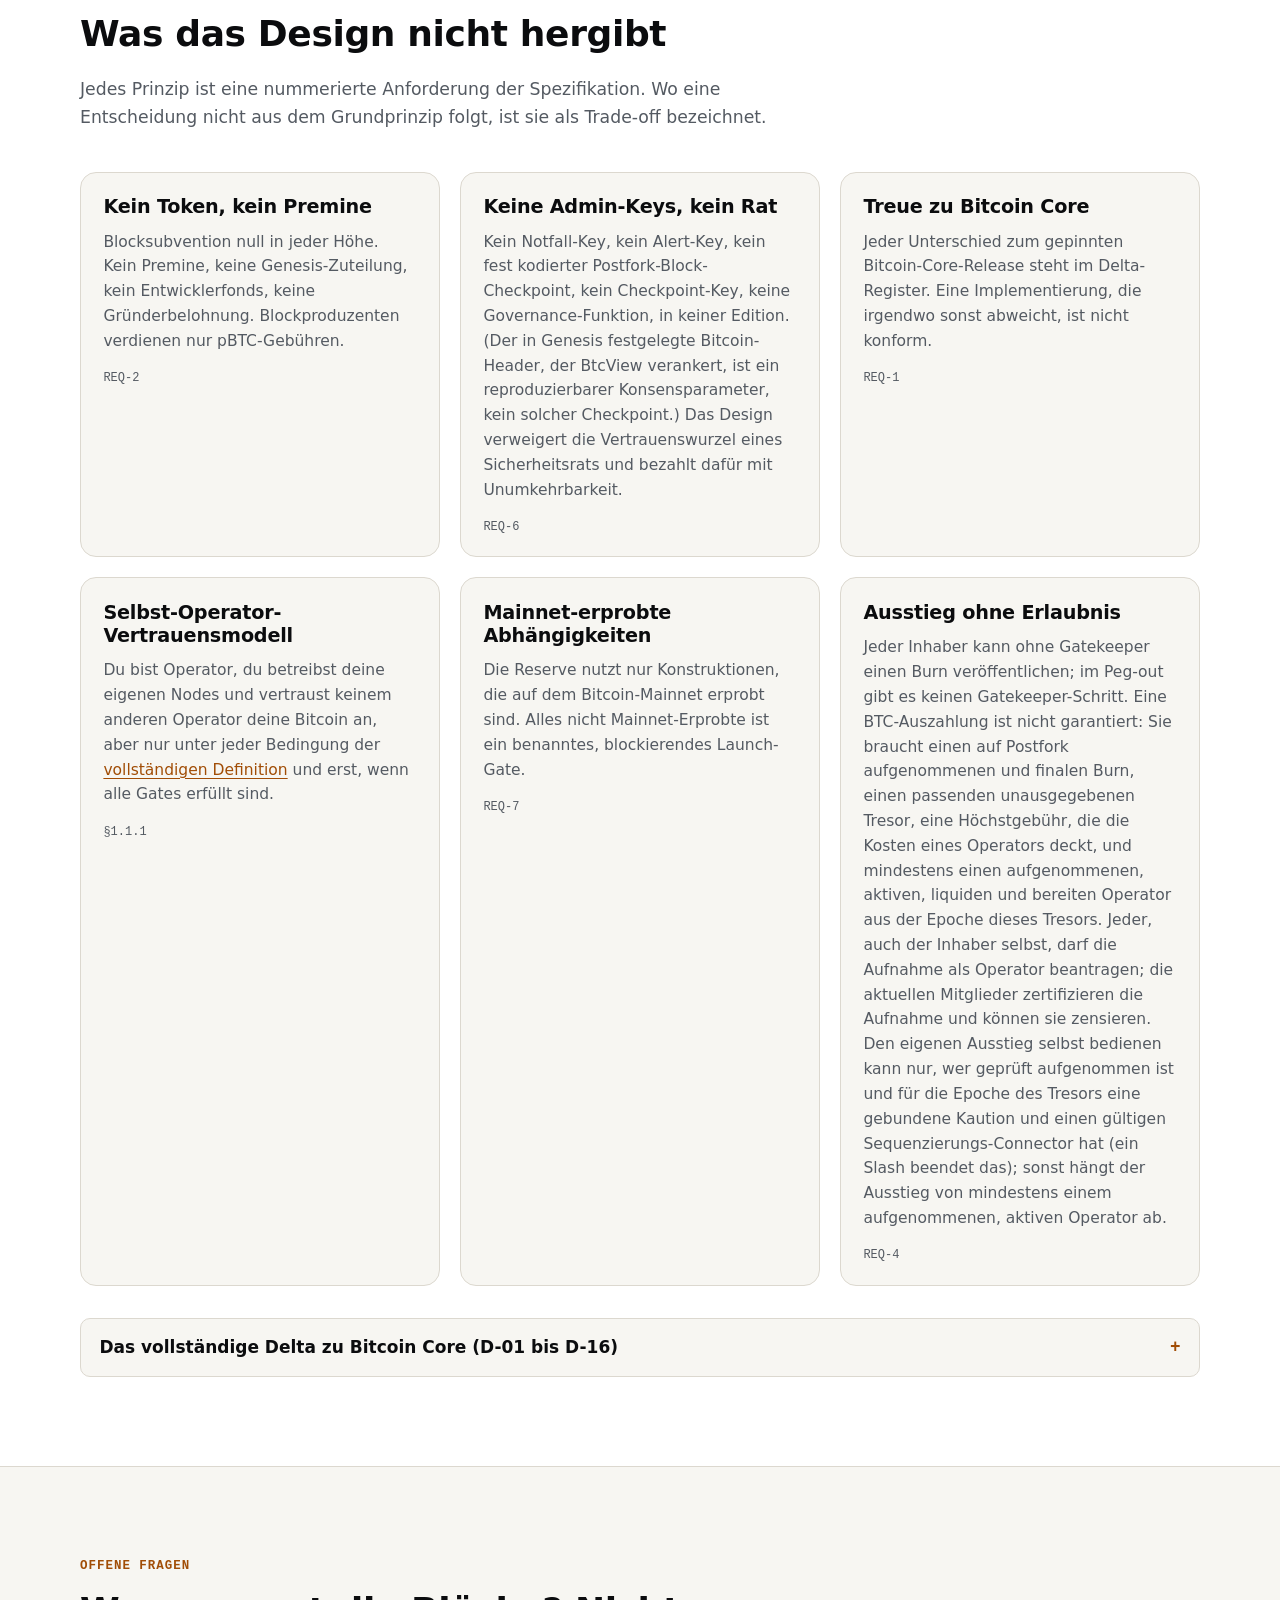
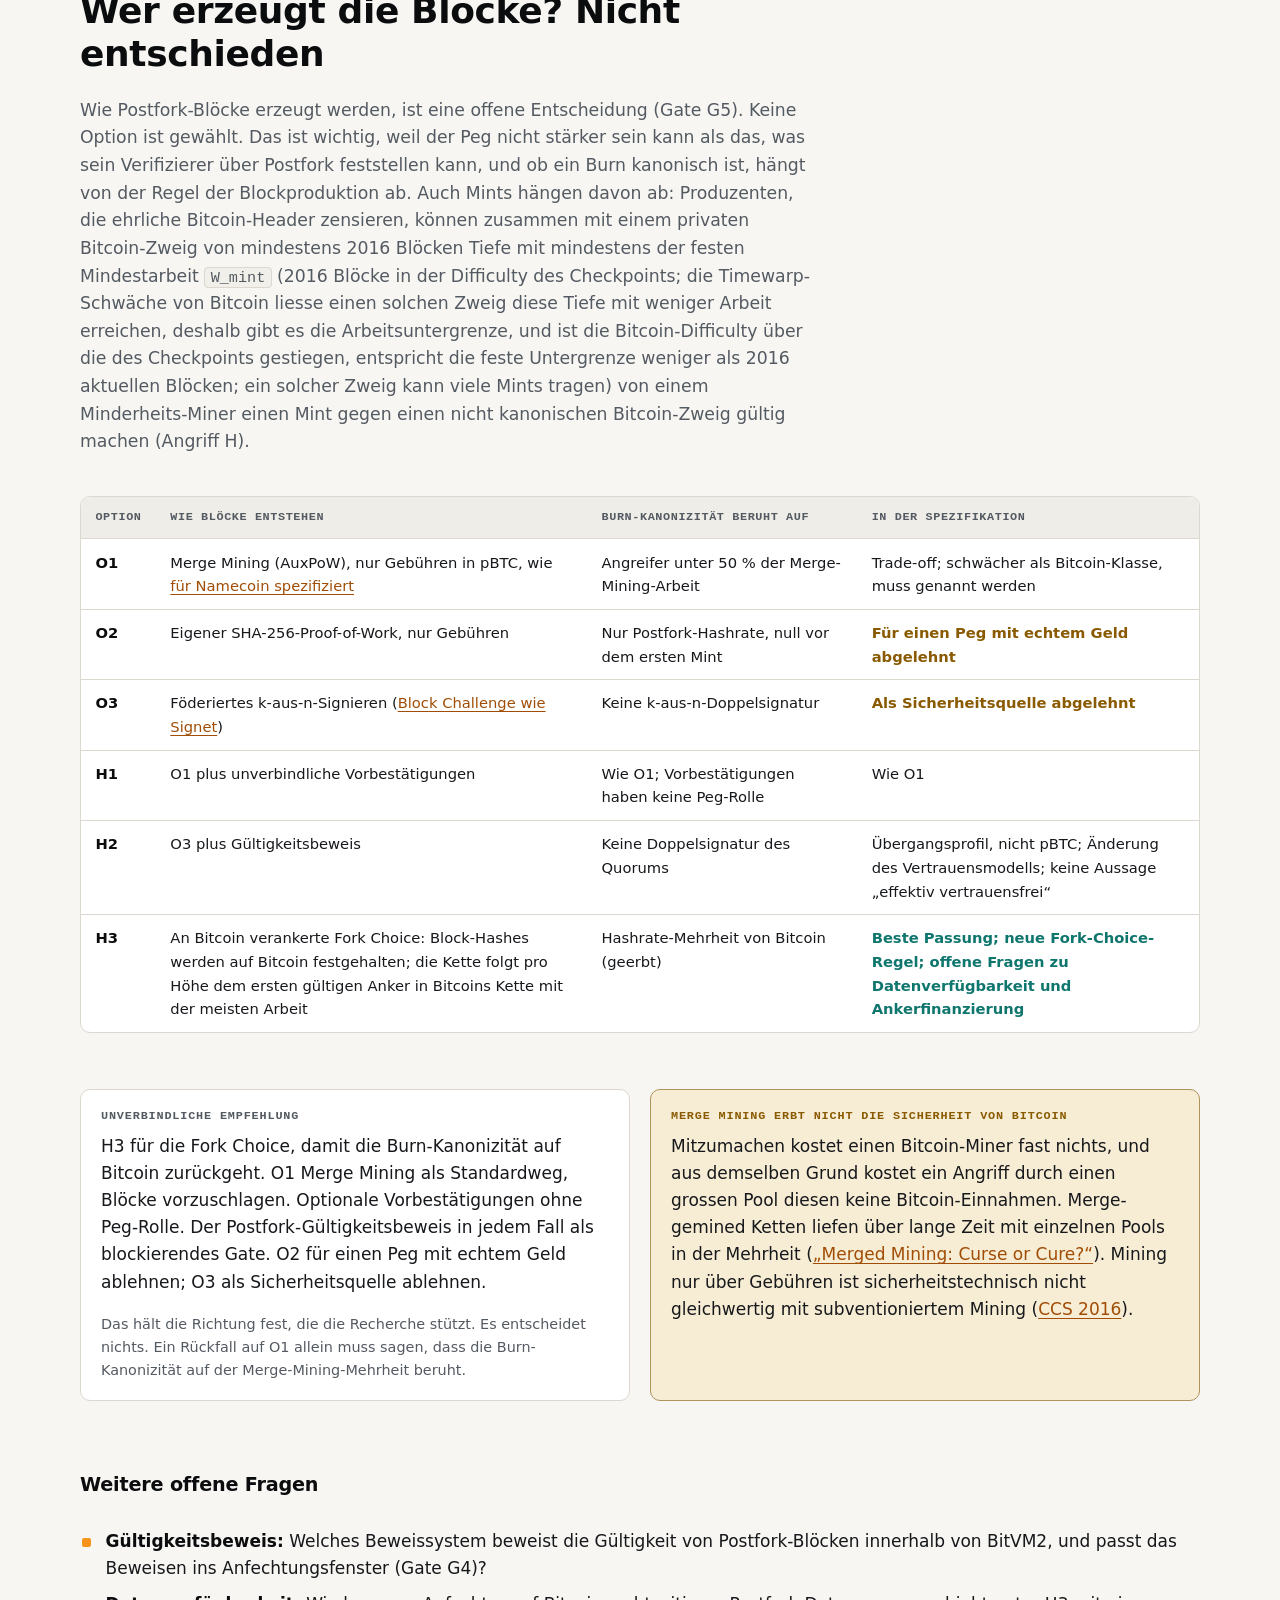
==== commit 880d9217: "Address eighteenth review: payout bound and P2P caption Restore the at-least payout bound in the ass" ====
--- a/de/index.html
+++ b/de/index.html
@@ -90,7 +90,7 @@
         <dt>Emission</dt>
         <dd>Subvention 0 · kein Premine<span class="note">Gebühren werden in pBTC bezahlt</span></dd>
         <dt>Asset</dt>
-        <dd>pBTC (Postfork)<span class="note">vorgesehene 1:1-Deckung durch BTC in einer BitVM2-Reserve, unter den genannten Annahmen; Auszahlung höchstens verbrannter Betrag minus Höchstgebühr, nicht garantiert</span></dd>
+        <dd>pBTC (Postfork)<span class="note">vorgesehene 1:1-Deckung durch BTC in einer BitVM2-Reserve, unter den genannten Annahmen; Auszahlung mindestens verbrannter Betrag minus Höchstgebühr, aber nicht garantiert</span></dd>
         <dt>Mint-Finalität</dt>
         <dd>≥ 2016 Bitcoin-Blöcke und ≥ <code>W_mint</code> Arbeit<span class="note">normalerweise etwa zwei Wochen, länger, wenn die Bitcoin-Difficulty unter der des Checkpoints liegt; provisorisch</span></dd>
         <dt>Admin-Keys</dt>
@@ -388,7 +388,7 @@
       <div class="body">
         <div class="table-wrap">
           <table>
-            <caption>Ausdrücklich unverändert: Transaktions-Serialisierung, Block- und Header-Serialisierung bis auf die offene Header-Erweiterung (D-13), Signatur-Hashes, Taproot und Tapscript (ausser <code>0xcc</code>), Blockgewicht, Sigops, UTXO-Modell, Timelocks, Coinbase-Reife, Gebühren-, RBF-, Package- und TRUC-Policy, P2P, PSBT.</caption>
+            <caption>Ausdrücklich unverändert: Transaktions-Serialisierung, Block- und Header-Serialisierung bis auf die offene Header-Erweiterung (D-13), Signatur-Hashes, Taproot und Tapscript (ausser <code>0xcc</code>), Blockgewicht, Sigops, UTXO-Modell, Timelocks, Coinbase-Reife, Gebühren-, RBF-, Package- und TRUC-Policy, P2P-Nachrichten und Compact Blocks (abgesehen von dem, was die offene Header-Erweiterung ändert), PSBT.</caption>
             <thead><tr><th scope="col">ID</th><th scope="col">Delta</th><th scope="col">Klasse</th></tr></thead>
             <tbody>
               <tr><th scope="row">D-01</th><td>Ketten-Identität: Genesis, Message Start, Ports, Adresspräfix (<code>pf</code>), Base58-Präfixe, Coin Type</td><td>Identität</td></tr>
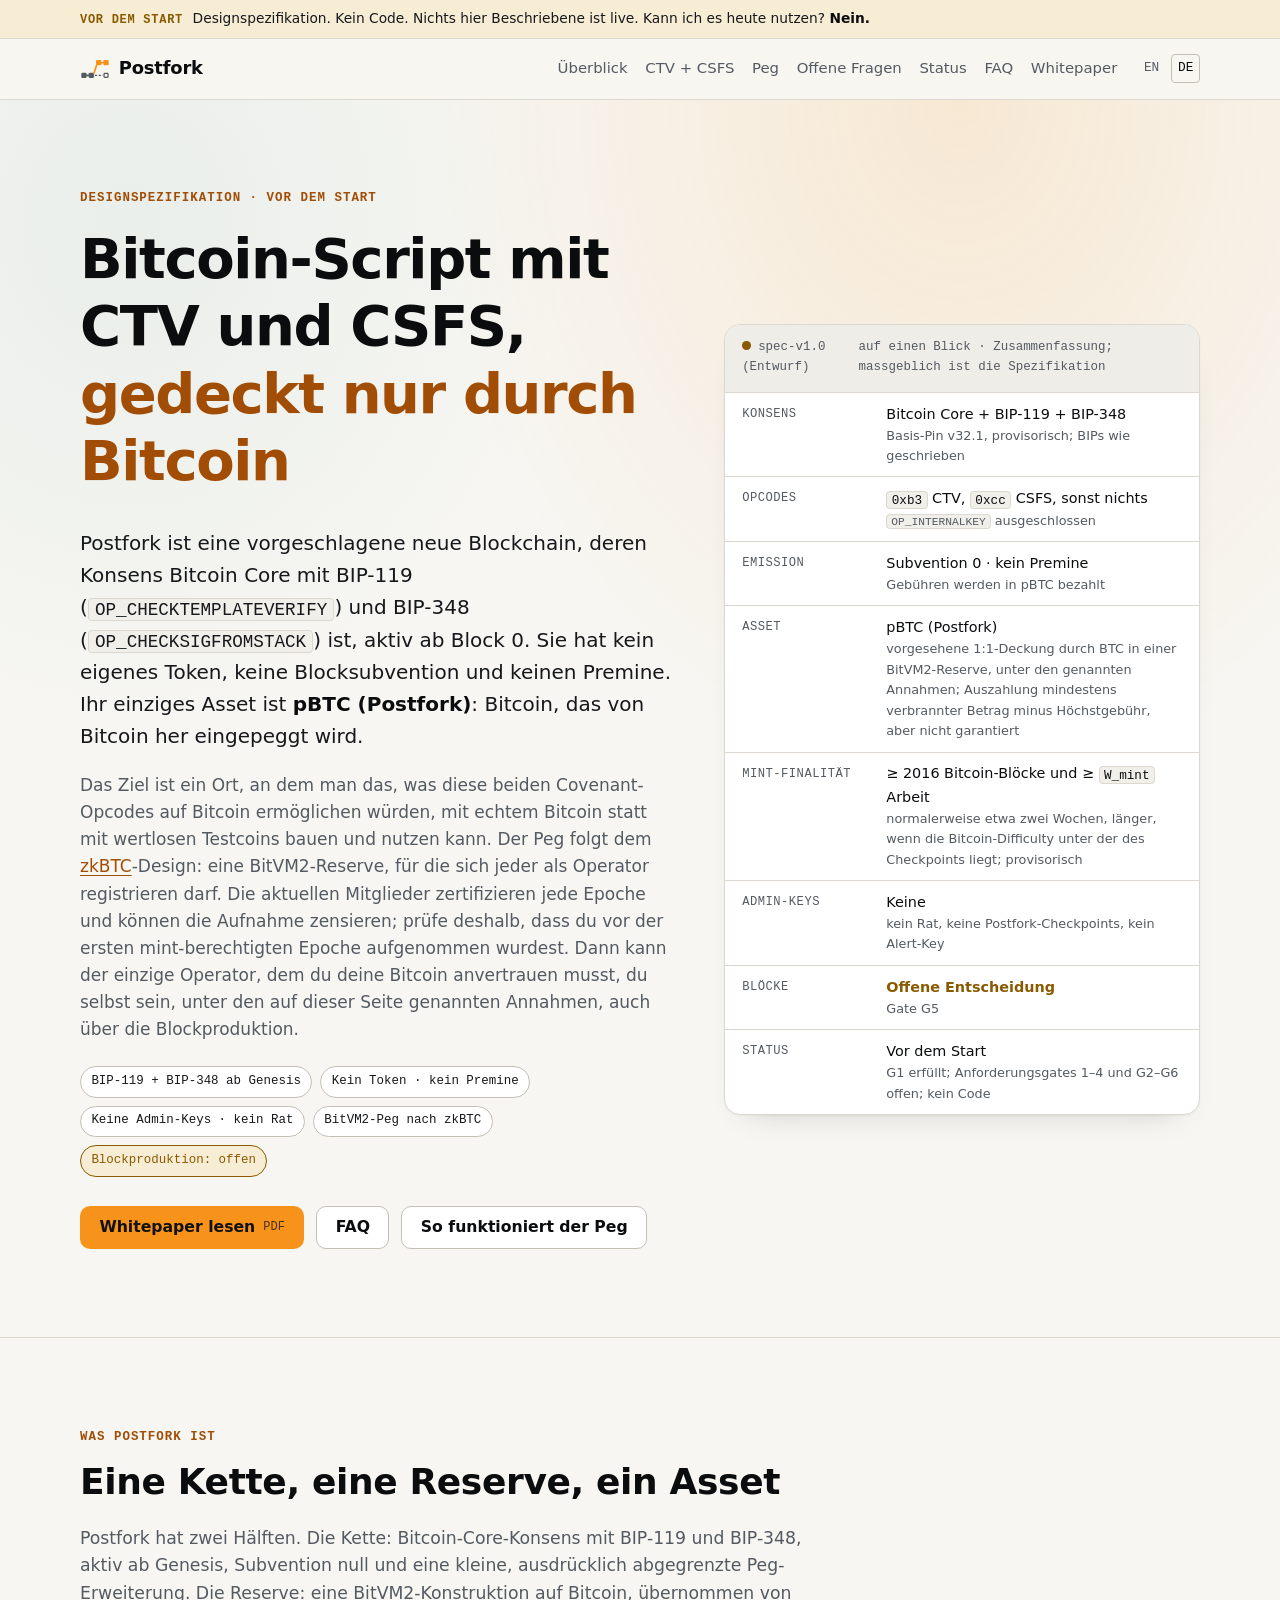
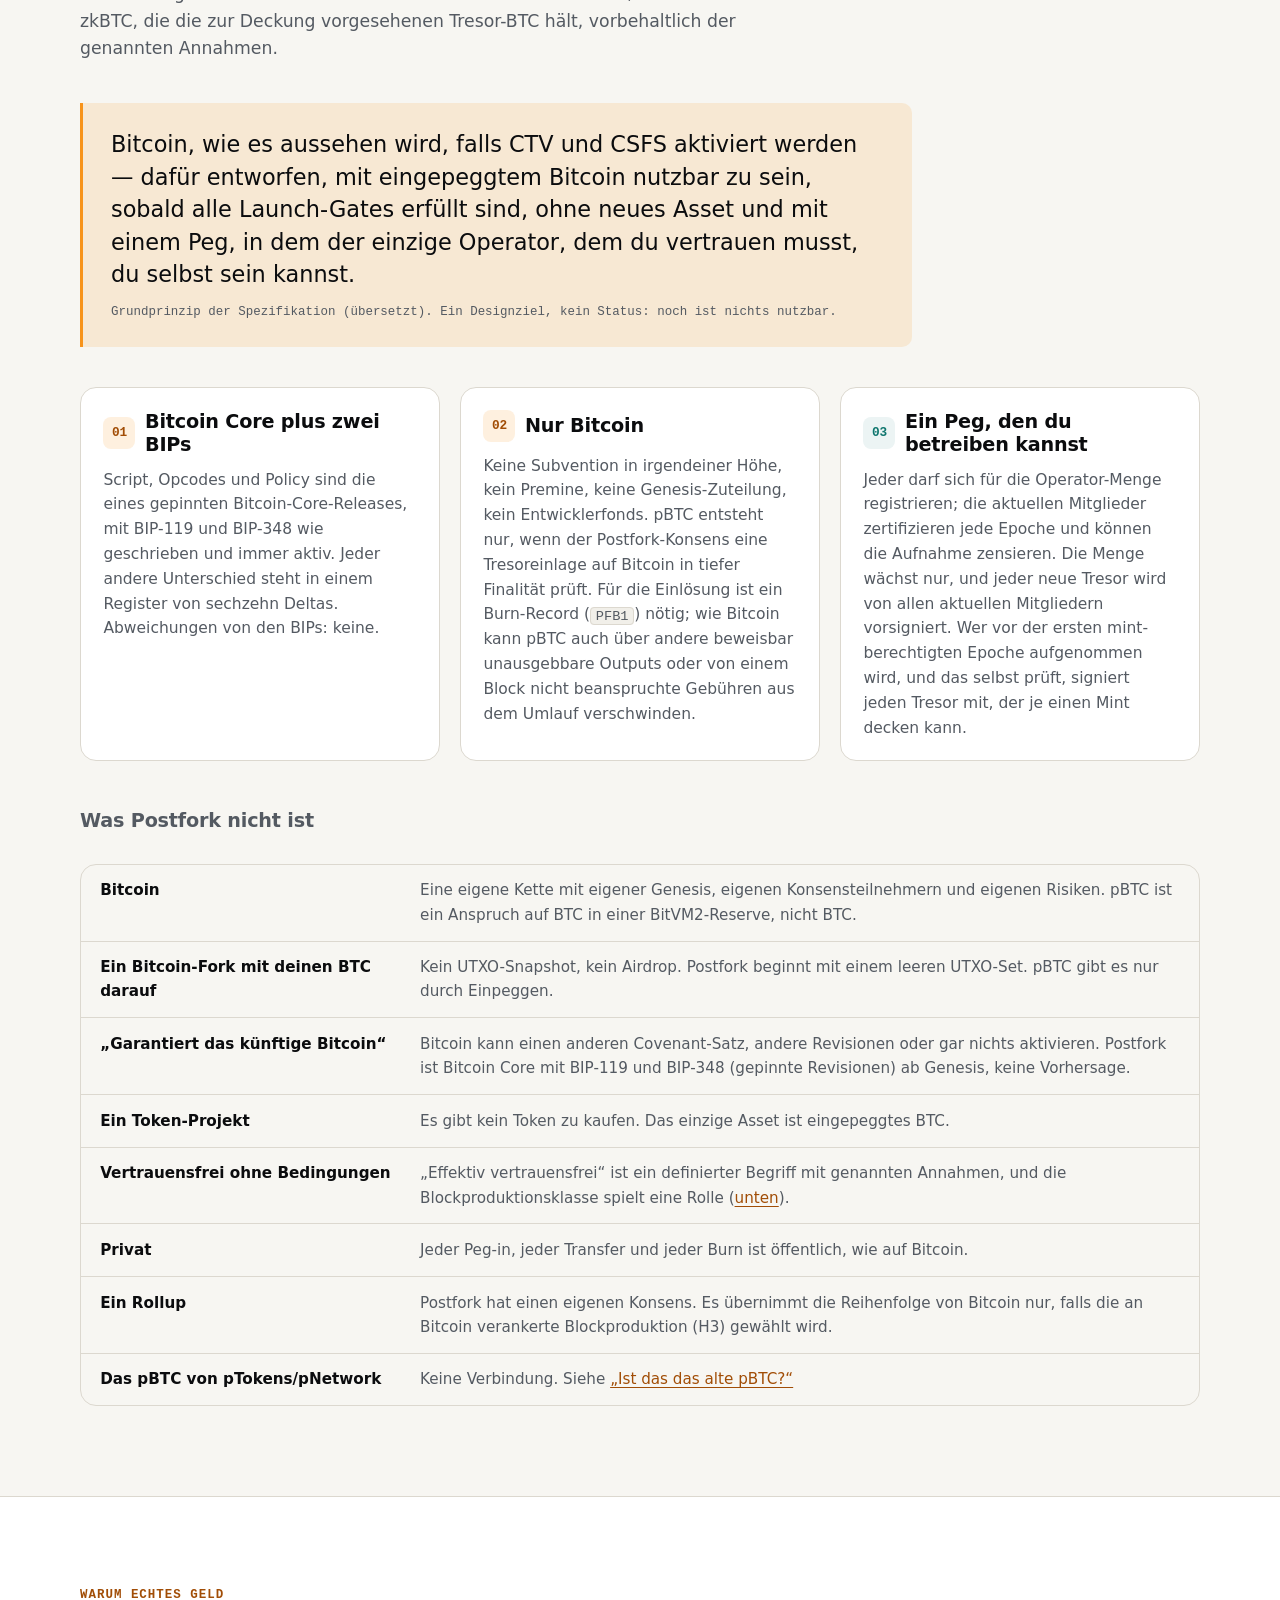
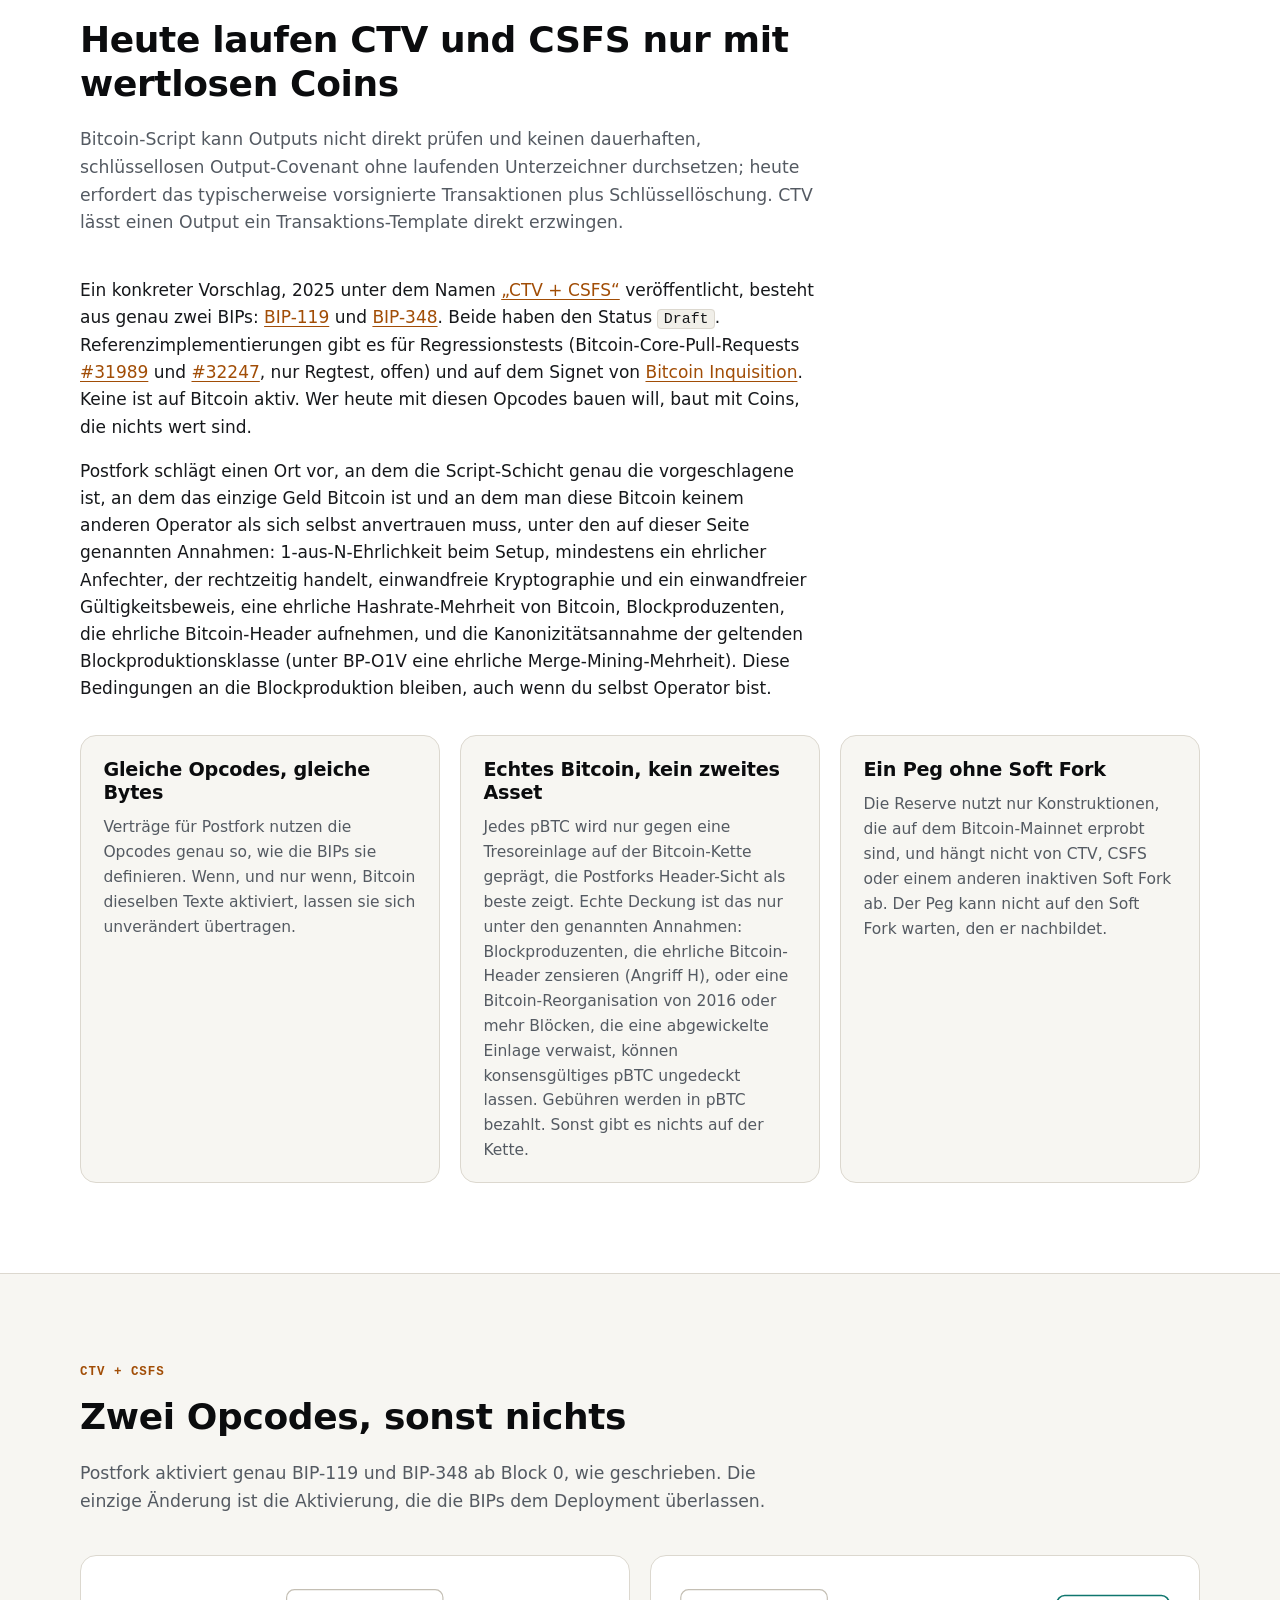
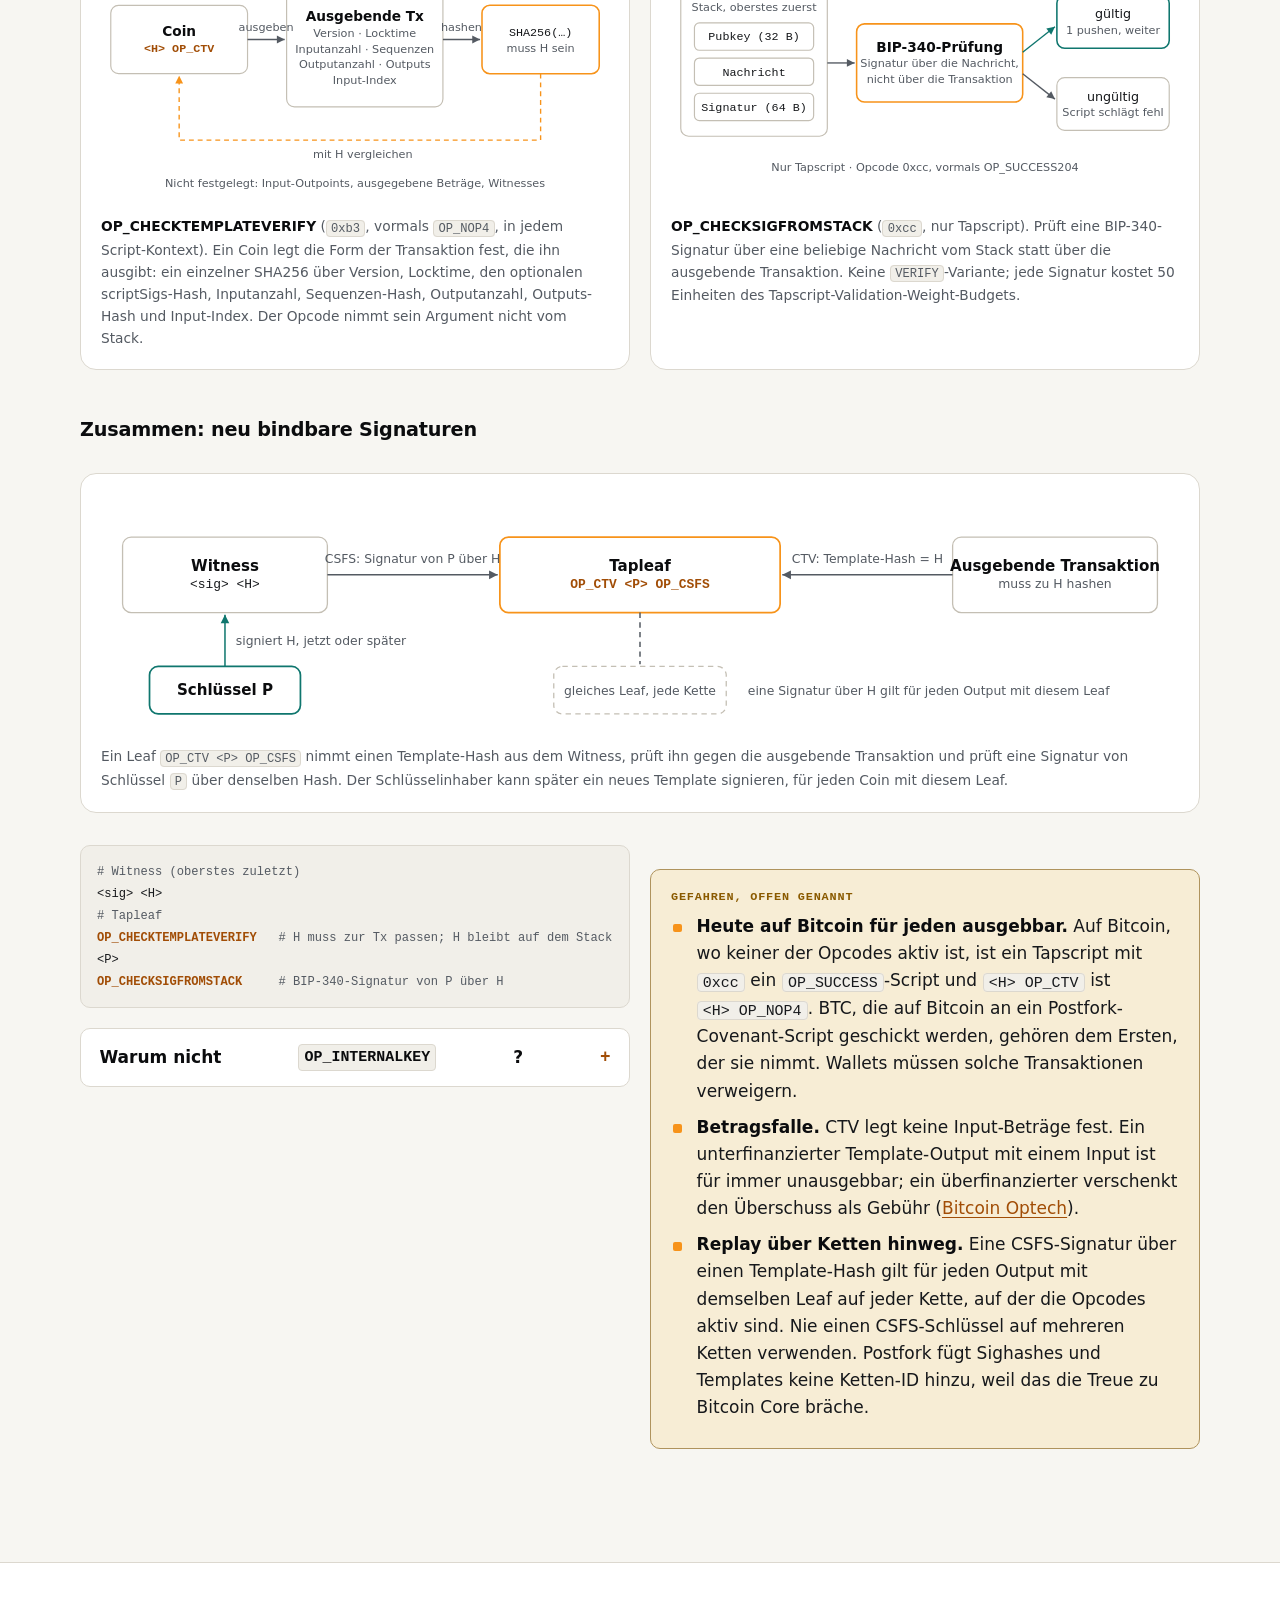
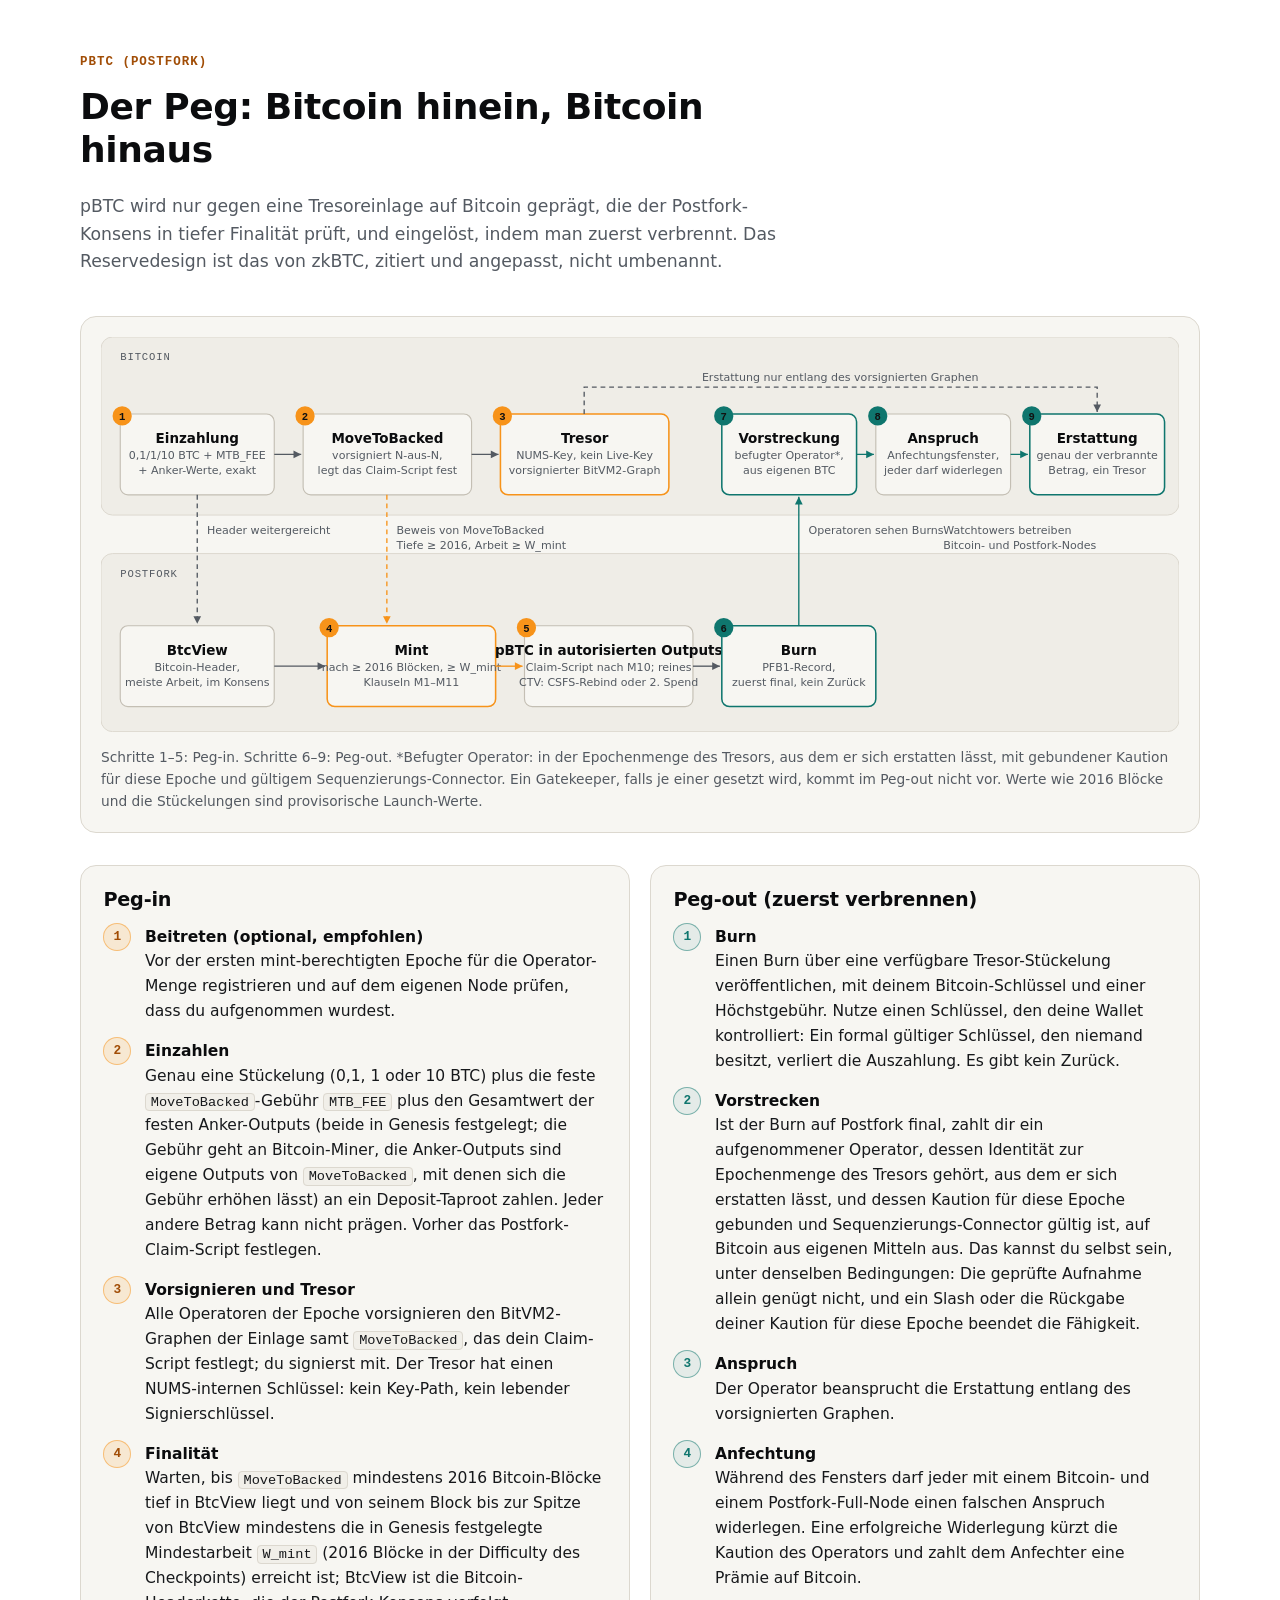
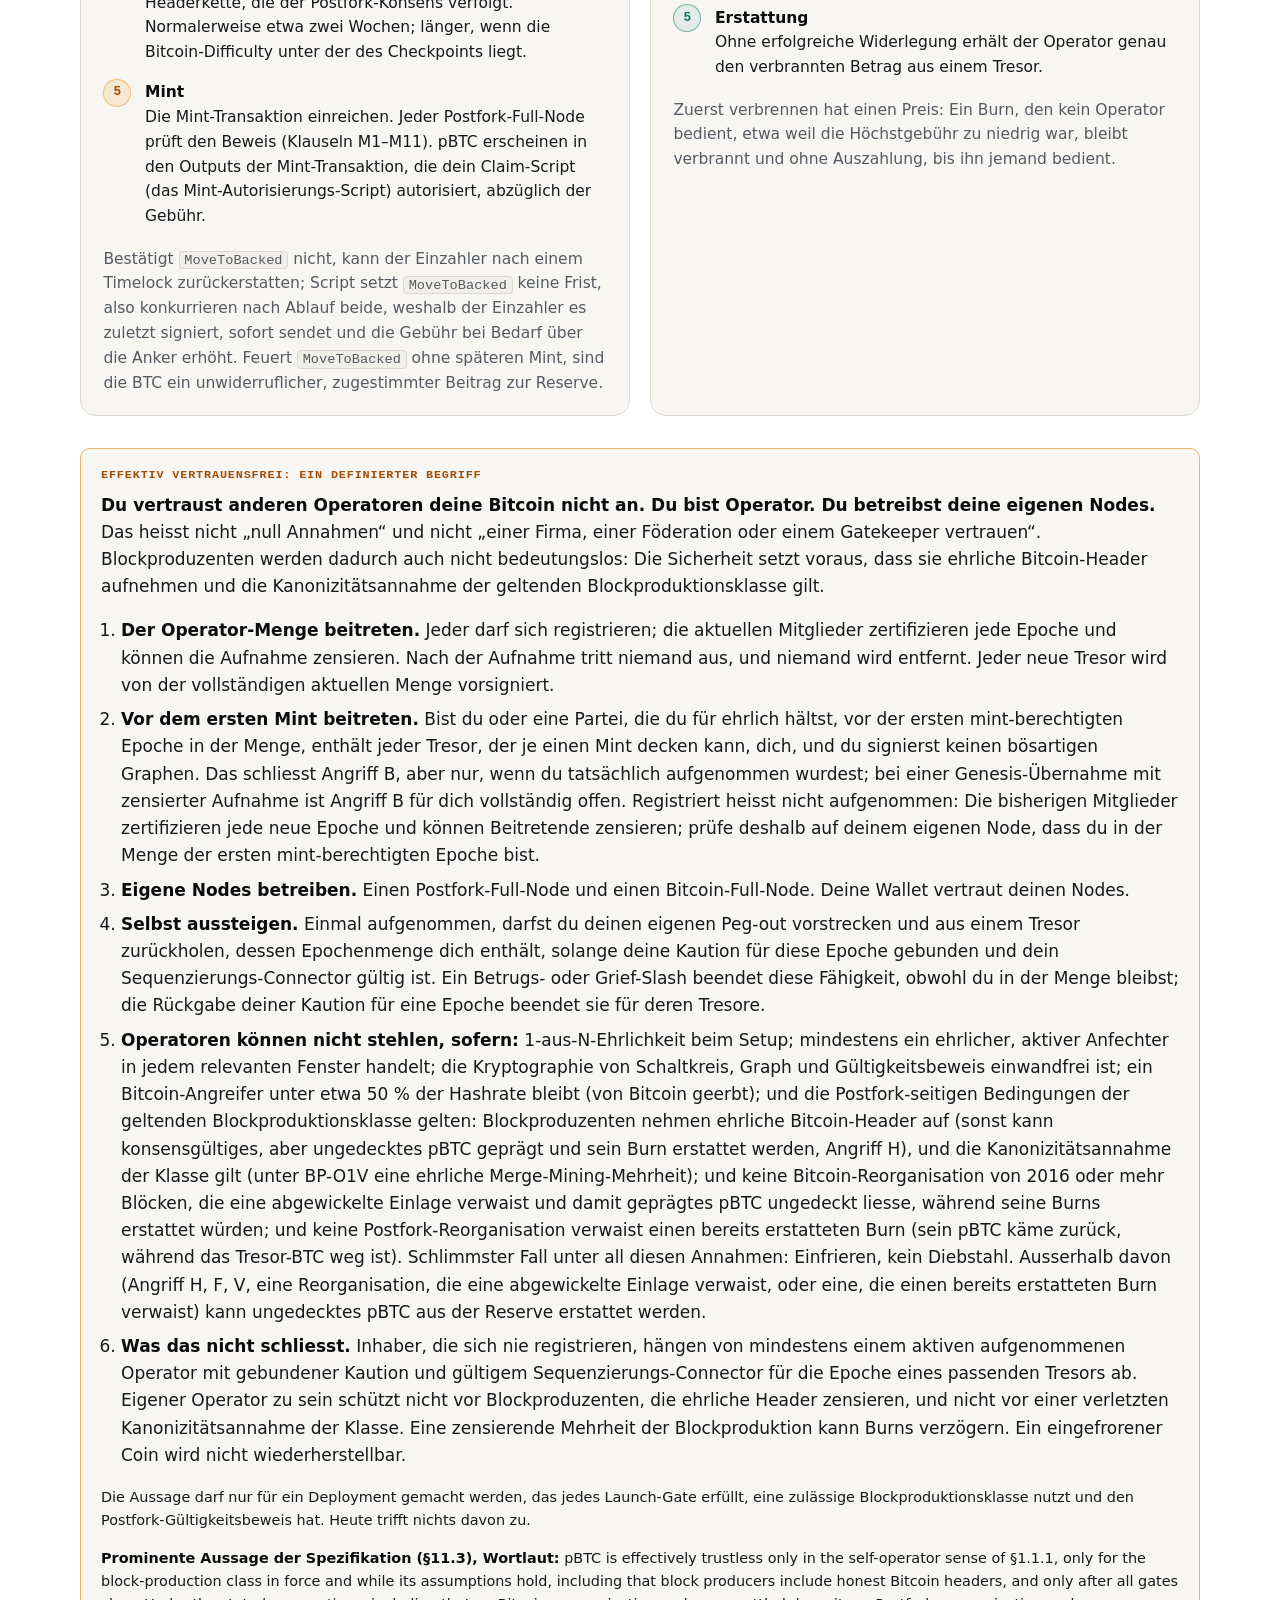
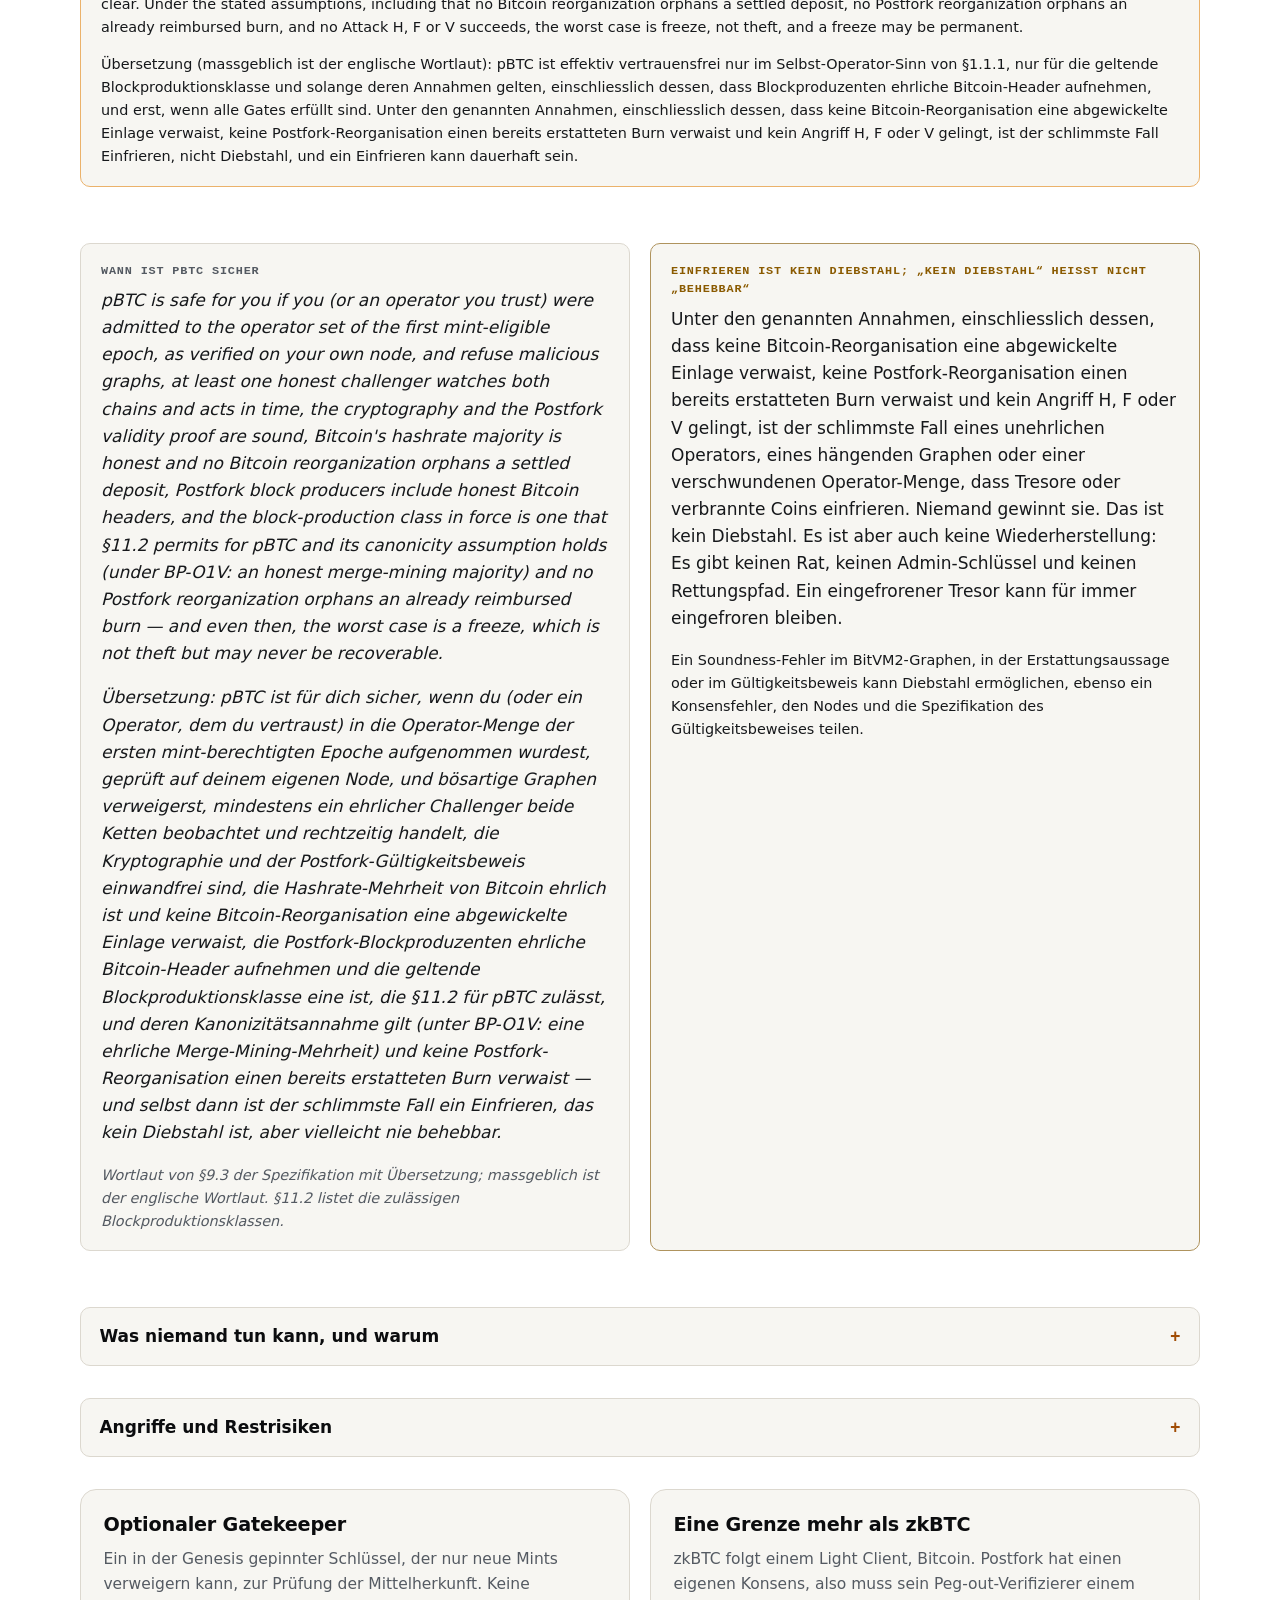
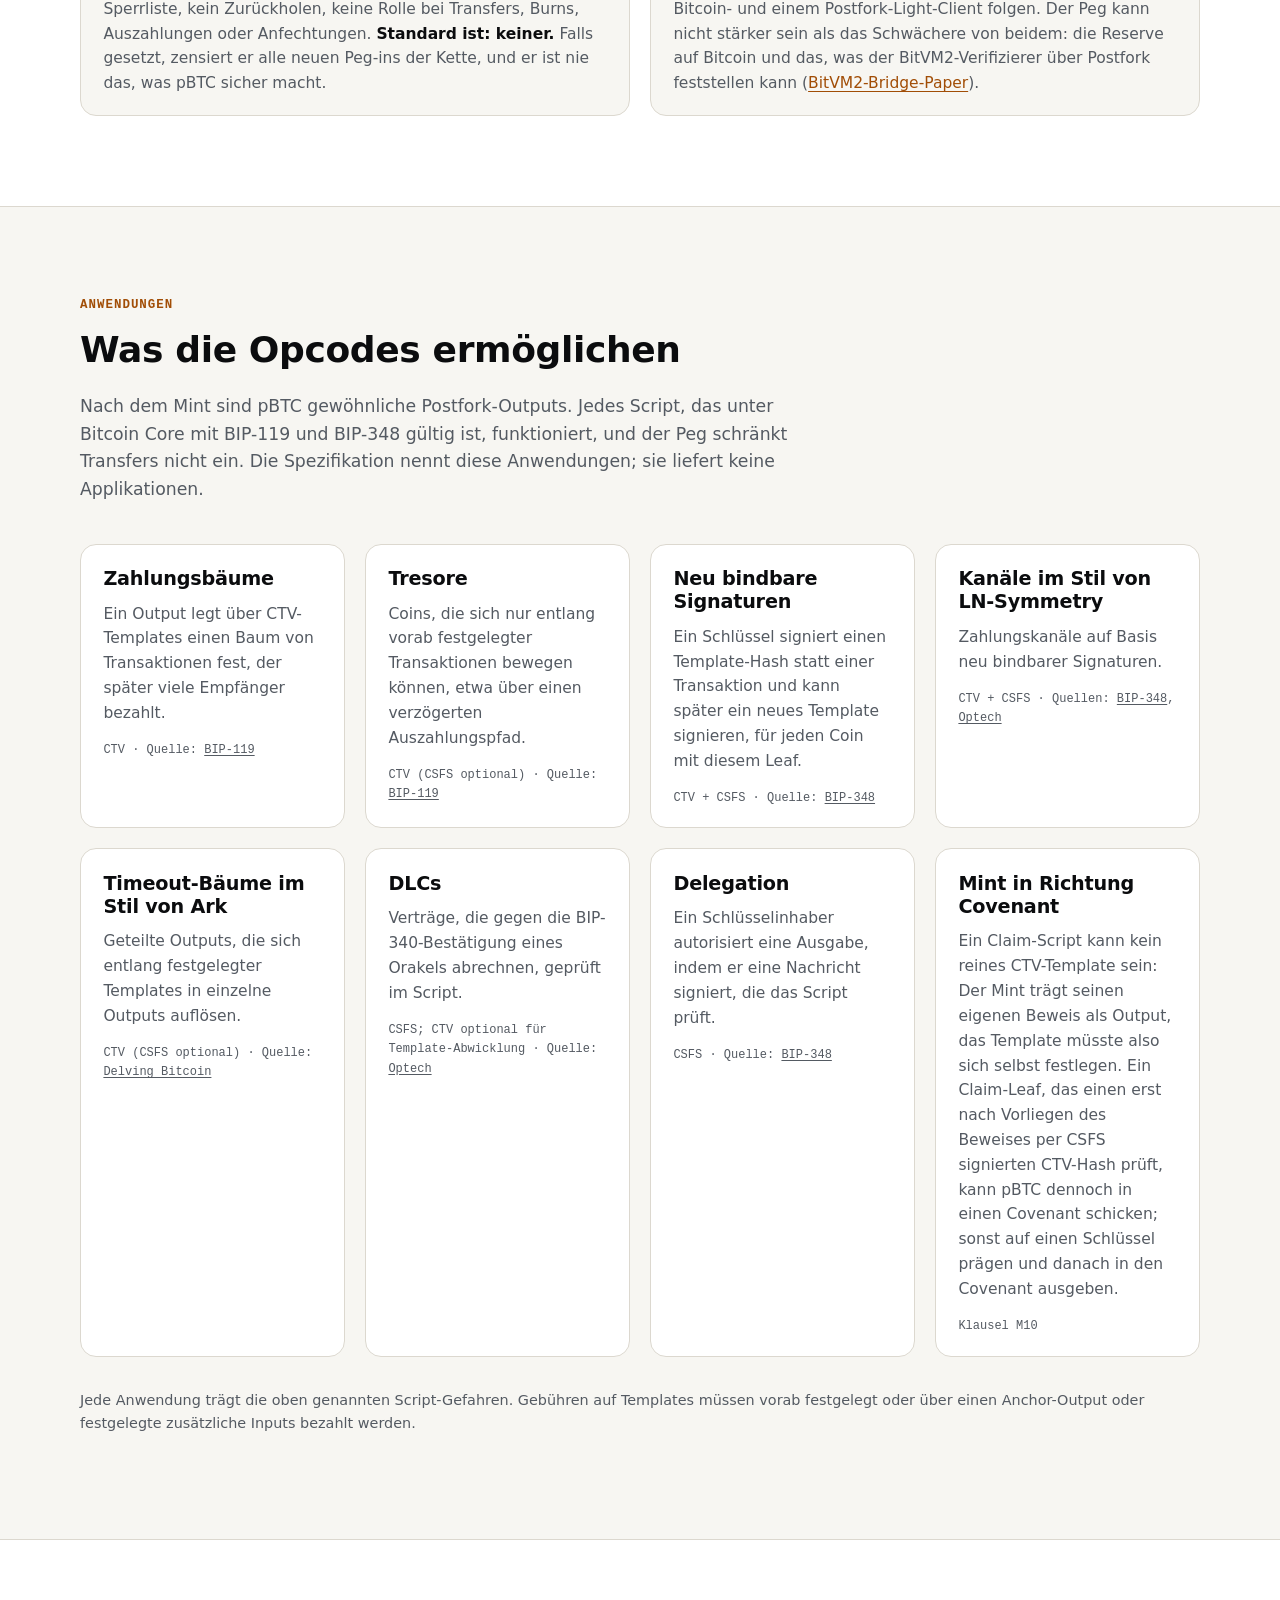
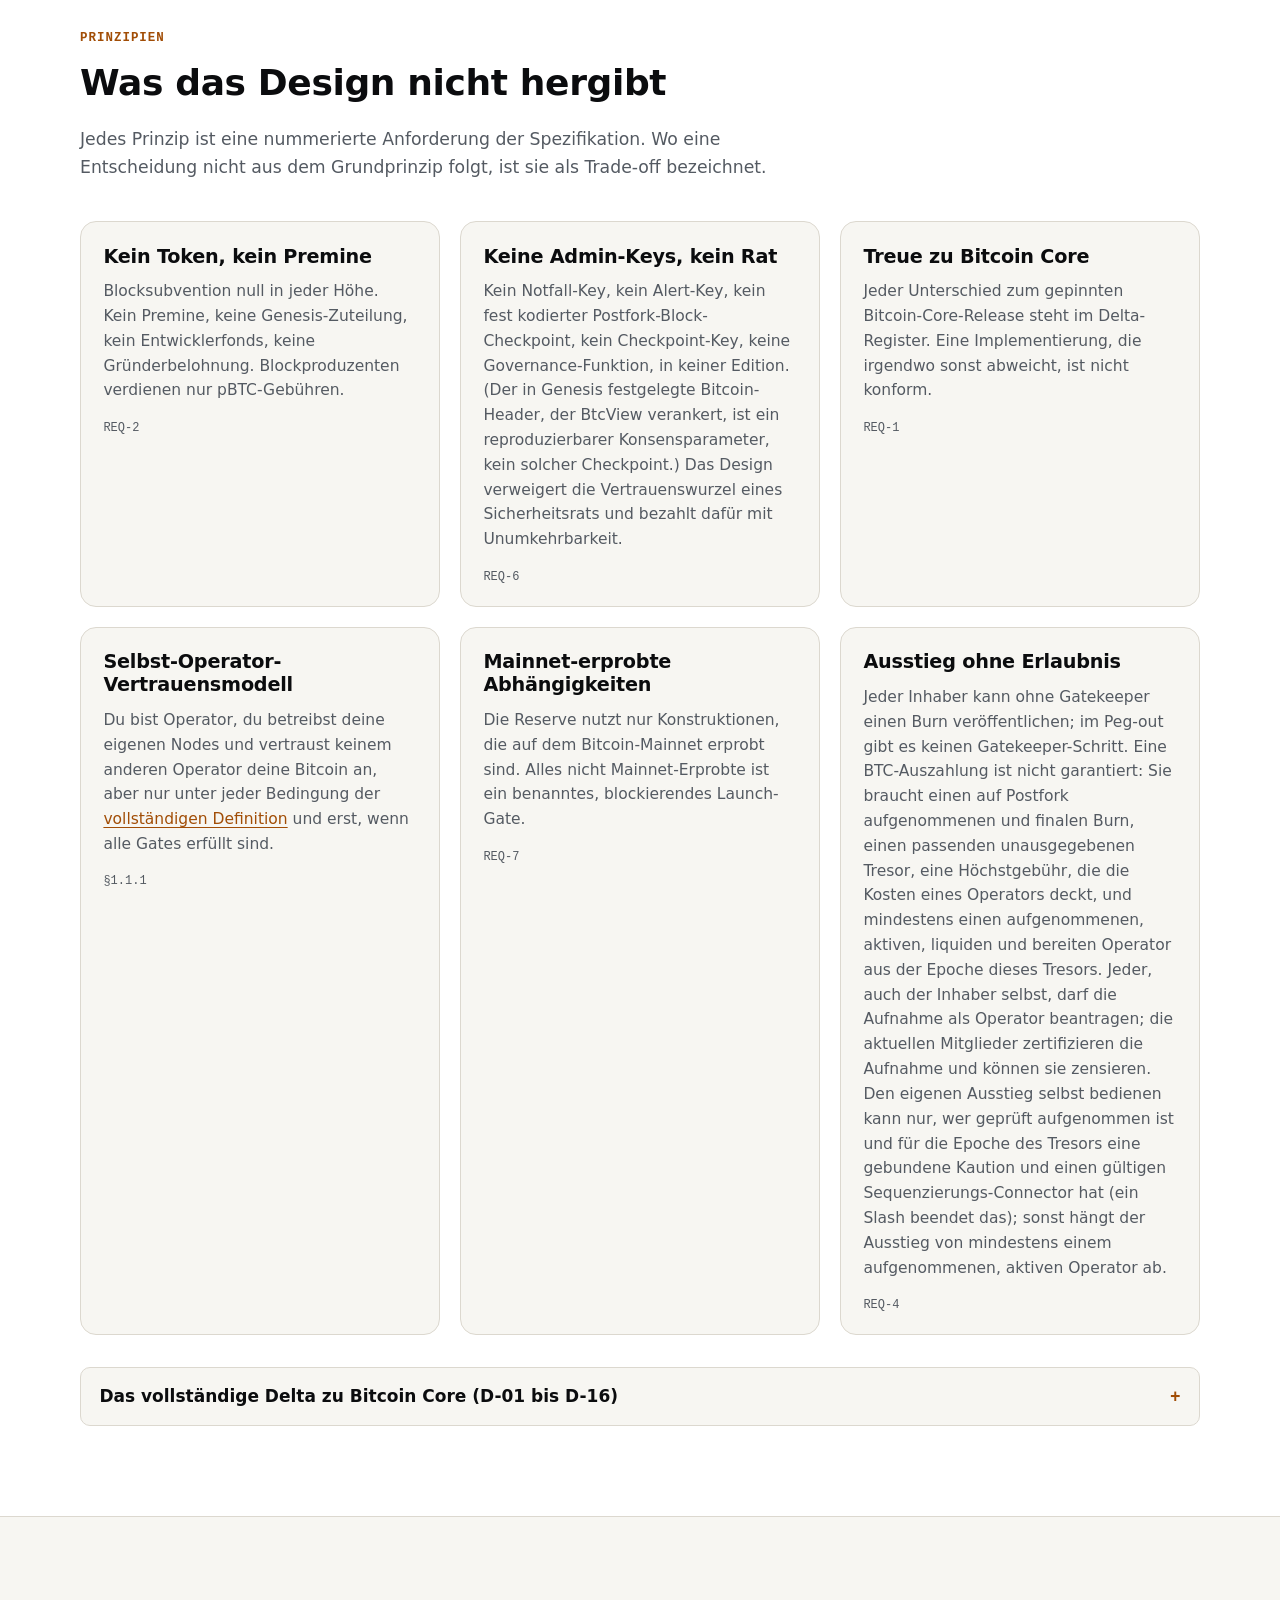
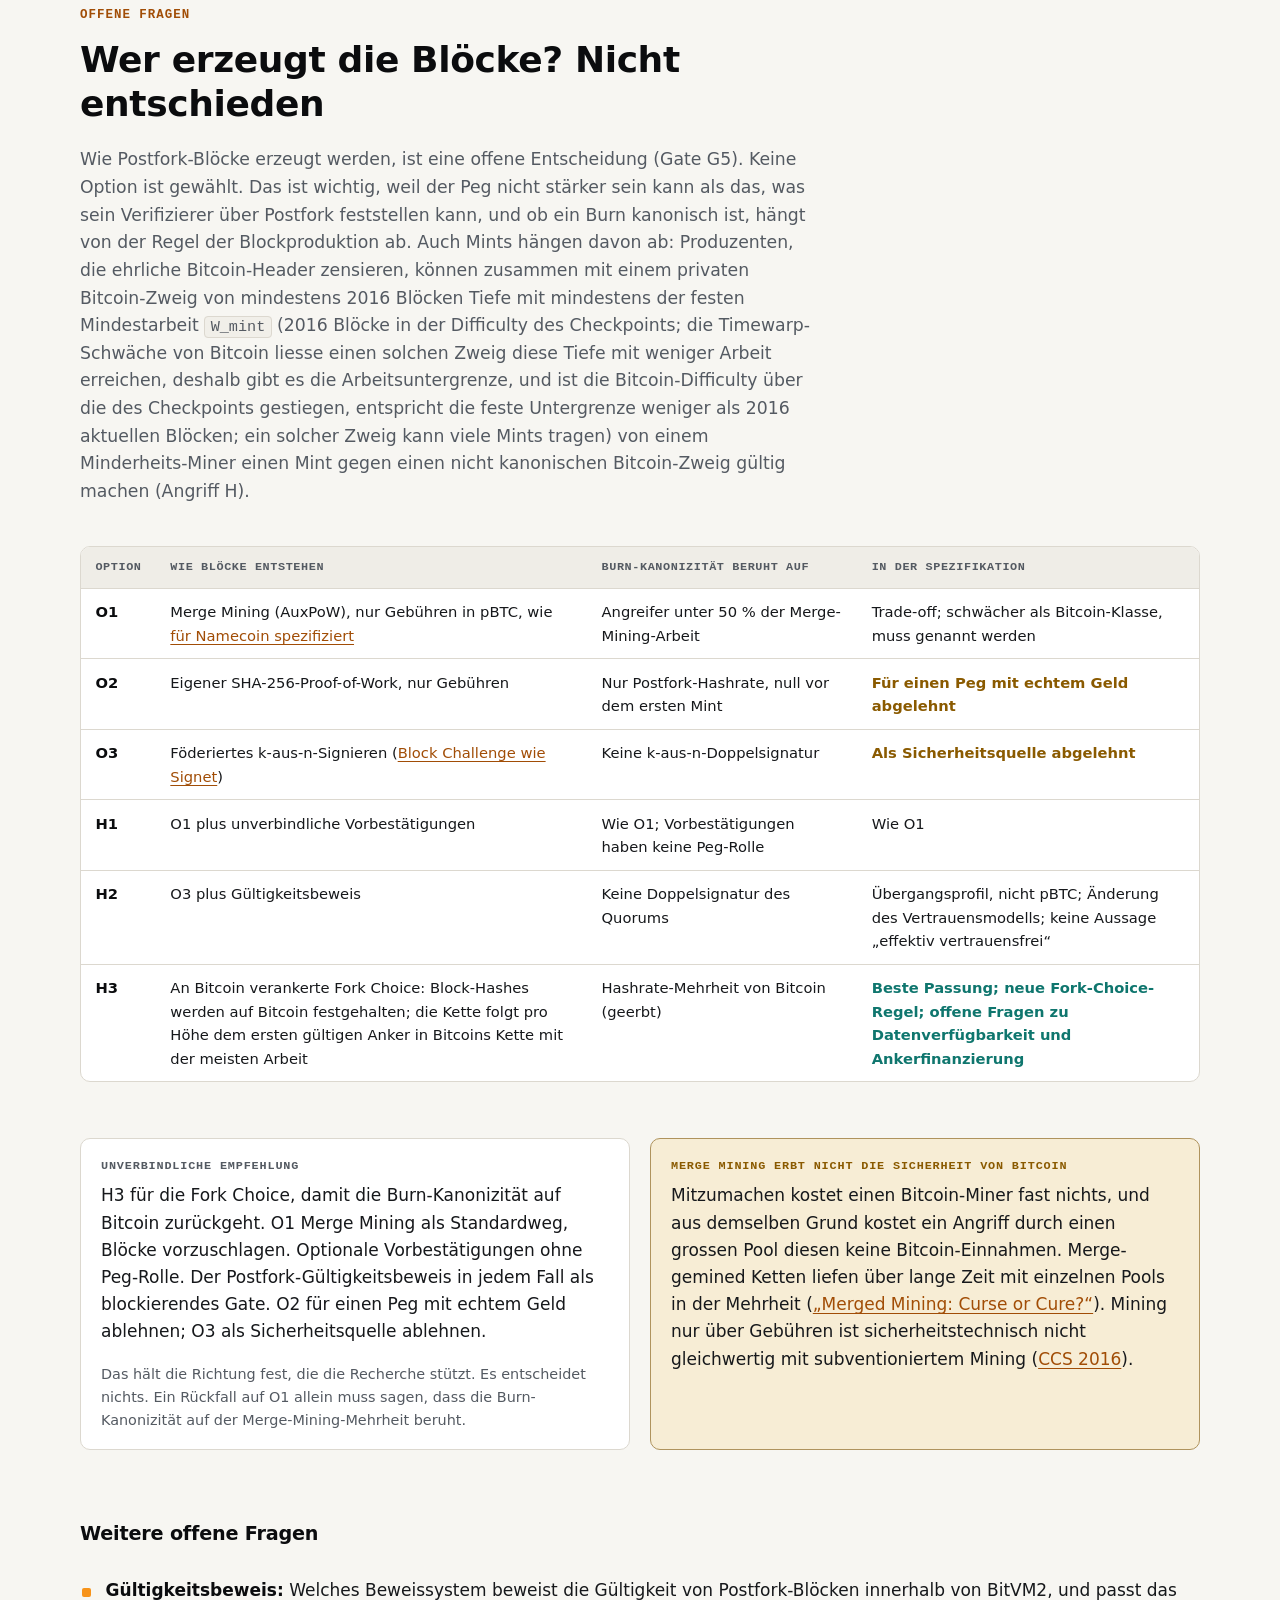
==== commit 18f2b084: "Address nineteenth review: P2P scope, refund race, recipient Scope P2P caption to D-13, explain the " ====
--- a/de/index.html
+++ b/de/index.html
@@ -246,12 +246,12 @@
           <li><strong>Finalität</strong>Warten, bis <code>MoveToBacked</code> mindestens 2016 Bitcoin-Blöcke tief in BtcView liegt und von seinem Block bis zur Spitze von BtcView mindestens die in Genesis festgelegte Mindestarbeit <code>W_mint</code> (2016 Blöcke in der Difficulty des Checkpoints) erreicht ist; BtcView ist die Bitcoin-Headerkette, die der Postfork-Konsens verfolgt. Normalerweise etwa zwei Wochen; länger, wenn die Bitcoin-Difficulty unter der des Checkpoints liegt.</li>
           <li><strong>Mint</strong>Die Mint-Transaktion einreichen. Jeder Postfork-Full-Node prüft den Beweis (Klauseln M1–M11). pBTC erscheinen in den Outputs der Mint-Transaktion, die dein Claim-Script (das Mint-Autorisierungs-Script) autorisiert, abzüglich der Gebühr.</li>
         </ol>
-        <p class="small muted">Feuern die Operatoren <code>MoveToBacked</code> nie, erhält der Einzahler sein Geld nach einem Timelock zurück. Feuert <code>MoveToBacked</code> ohne späteren Mint, sind die BTC ein unwiderruflicher, zugestimmter Beitrag zur Reserve.</p>
+        <p class="small muted">Bestätigt <code>MoveToBacked</code> nicht, kann der Einzahler nach einem Timelock zurückerstatten; Script setzt <code>MoveToBacked</code> keine Frist, also konkurrieren nach Ablauf beide, weshalb der Einzahler es zuletzt signiert, sofort sendet und die Gebühr bei Bedarf über die Anker erhöht. Feuert <code>MoveToBacked</code> ohne späteren Mint, sind die BTC ein unwiderruflicher, zugestimmter Beitrag zur Reserve.</p>
       </div>
       <div class="card">
         <h3>Peg-out (zuerst verbrennen)</h3>
         <ol class="steps branch">
-          <li><strong>Burn</strong>Einen Burn über eine verfügbare Tresor-Stückelung veröffentlichen, mit deinem Bitcoin-Schlüssel und einer Höchstgebühr. Es gibt kein Zurück.</li>
+          <li><strong>Burn</strong>Einen Burn über eine verfügbare Tresor-Stückelung veröffentlichen, mit deinem Bitcoin-Schlüssel und einer Höchstgebühr. Nutze einen Schlüssel, den deine Wallet kontrolliert: Ein formal gültiger Schlüssel, den niemand besitzt, verliert die Auszahlung. Es gibt kein Zurück.</li>
           <li><strong>Vorstrecken</strong>Ist der Burn auf Postfork final, zahlt dir ein aufgenommener Operator, dessen Identität zur Epochenmenge des Tresors gehört, aus dem er sich erstatten lässt, und dessen Kaution für diese Epoche gebunden und Sequenzierungs-Connector gültig ist, auf Bitcoin aus eigenen Mitteln aus. Das kannst du selbst sein, unter denselben Bedingungen: Die geprüfte Aufnahme allein genügt nicht, und ein Slash oder die Rückgabe deiner Kaution für diese Epoche beendet die Fähigkeit.</li>
           <li><strong>Anspruch</strong>Der Operator beansprucht die Erstattung entlang des vorsignierten Graphen.</li>
           <li><strong>Anfechtung</strong>Während des Fensters darf jeder mit einem Bitcoin- und einem Postfork-Full-Node einen falschen Anspruch widerlegen. Eine erfolgreiche Widerlegung kürzt die Kaution des Operators und zahlt dem Anfechter eine Prämie auf Bitcoin.</li>
@@ -388,7 +388,7 @@
       <div class="body">
         <div class="table-wrap">
           <table>
-            <caption>Ausdrücklich unverändert: Transaktions-Serialisierung, Block- und Header-Serialisierung bis auf die offene Header-Erweiterung (D-13), Signatur-Hashes, Taproot und Tapscript (ausser <code>0xcc</code>), Blockgewicht, Sigops, UTXO-Modell, Timelocks, Coinbase-Reife, Gebühren-, RBF-, Package- und TRUC-Policy, P2P-Nachrichten und Compact Blocks (abgesehen von dem, was die offene Header-Erweiterung ändert), PSBT.</caption>
+            <caption>Ausdrücklich unverändert: Transaktions-Serialisierung, Block- und Header-Serialisierung bis auf die offene Header-Erweiterung (D-13), Signatur-Hashes, Taproot und Tapscript (ausser <code>0xcc</code>), Blockgewicht, Sigops, UTXO-Modell, Timelocks, Coinbase-Reife, Gebühren-, RBF-, Package- und TRUC-Policy, P2P-Nachrichten und Compact Blocks (ausser Änderungen, die D-13 nach dem Schliessen von G5 ausdrücklich festlegt), PSBT.</caption>
             <thead><tr><th scope="col">ID</th><th scope="col">Delta</th><th scope="col">Klasse</th></tr></thead>
             <tbody>
               <tr><th scope="row">D-01</th><td>Ketten-Identität: Genesis, Message Start, Ports, Adresspräfix (<code>pf</code>), Base58-Präfixe, Coin Type</td><td>Identität</td></tr>
@@ -471,7 +471,7 @@
       <li><span class="id">G1</span><span class="what"><strong>BitVM2-Verifizierer mainnet-erprobt</strong><span>Bridges der BitVM2-Familie laufen auf dem Bitcoin-Mainnet: Bitlayer seit 2025-07 (<a href="https://blockworks.com/news/bitvm-implementation-stage">Blockworks</a>), Citrea Clementine seit 2026-01 (<a href="https://docs.citrea.xyz/essentials/introduction.md">Citrea-Doku</a>).</span></span><span class="badge cleared">Erfüllt</span></li>
       <li><span class="id">G2</span><span class="what"><strong>Offener Operator-Markt für pBTC in Betrieb</strong><span>Alles davon: (1) ein laufender Registrierungsmarkt nimmt erlaubnisfreie Registrierungsanträge an; (2) Epochen 0 bis einschliesslich zur ersten mint-berechtigten Epoche auf einem öffentlichen Test-Deployment gebildet und registriert; (3) Onboarding von einem unabhängigen Operator vollständig durchlaufen, mit aus der registrierten Linie geprüfter Aufnahme in die Menge der ersten mint-berechtigten Epoche; (4) ein erfolgreicher Test-Mint aus dieser Epoche; (5) Genesis-Übernahme (OQ-08) gelöst.</span></span><span class="badge open">Offen</span></li>
       <li><span class="id">G3</span><span class="what"><strong>Erstattungsaussage für Postfork-Burns demonstriert</strong><span>Alles davon: (1) ein öffentliches Artefakt, das P1 und P5–P12 BitVM2-prüfbar durchsetzt, mit Testvektoren und Negativkontrollen; (2) der Vergleich der kumulierten Arbeit gegen eine Bitcoin-Gegenkette eines Anfechters; (3) Prüfungen von Anspruchsteller und Alleinfinanzierer ohne Abschwächung; (4) Bindung des Prämienempfängers mit einer Regel für die erste gültige Anfechtung; (5) Header- und Kanonizitätsprüfungen für die gewählte Blockproduktionsoption, einschliesslich einer Postfork-Gegenkette eines Anfechters; (6) gemessene schlimmste Streitkosten und nachgeprüfte Prämie; (7) Setup-Status festgehalten; (8) Postfork-Gegenketten zählen nur mit gültigen Headern und einem Gültigkeitsbeweis ab Genesis (schwerere, signierte oder zuerst verankerte, aber ungültige Gegenketten und Beweise aus manipuliertem Gabelzustand scheitern). Auf Bitcoin muss jeder Header der beanspruchten und jeder Gegenkette gültig sein, alle müssen vom Genesis-Checkpoint abstammen, und die kumulierte Arbeit wird ab ihm gezählt (eine beanspruchte Kette mit ungültigem Header scheitert; geprüft werden Proof of Work, Difficulty, Median-Time-Past und Version, nicht die Ortszeit, mit Grenzvektoren zu Median-Time-Past); (9) Negativkontrollen zur Operator-Bindung: Ansprüche nicht registrierter Schlüssel, von Identitäten ausserhalb der Epochenmenge des Tresors, einer Identität nach Betrugs- oder Grief-Slash, gegen Tresore einer Epoche nach Rückgabe der Kaution dieser Epoche, mit nur per Witness geprüften Auszahlungs-Inputs, mit einem Geschwister-Output der finanzierenden oder tresorerzeugenden Transaktion und ein zweiter Anspruch einer Identität, solange ihr vorheriger offen ist (in derselben Epoche und über Epochen hinweg, oder es wird das dokumentierte Restrisiko gleichzeitiger Ansprüche pro Epoche genannt, das die Watchtower-Untergrenze abdeckt), scheitern oder sind widerlegbar.</span></span><span class="badge open">Offen</span></li>
-      <li><span class="id">G4</span><span class="what"><strong>Postfork-Gültigkeitsbeweis innerhalb von BitVM2 demonstriert</strong><span>Alles davon: (1) ein öffentliches Gültigkeitsbeweis-Artefakt für die Postfork-Blockvalidierung ab Genesis (Bitcoin-Core-Regeln, BIP-119, BIP-348 und Peg-Regeln); (2) die Peg-Regeln in der Beweisspezifikation unabhängig vom Node-Code umgesetzt, mit Differentialtests; (3) Negativkontrollen, die scheitern müssen: ungedeckter Mint, Doppel-Mint, ungültige CTV-Ausgabe, ungültige CSFS-Signatur, fehlerhafter Burn, ungültiger weitergeleiteter Header, Köder-Witness-Commitment in der Coinbase, Mint auf einem Timewarp-Zweig unter <code>W_mint</code>, eine Einlage, die nicht genau Stückelung plus <code>MTB_FEE</code> plus Anker ist (oder ein <code>MoveToBacked</code> mit anderen Gebühren-Outputs), ein <code>MoveToBacked</code>, das einen Nicht-Taproot-Output oder einen Output mit unbekanntem Witness-Programm mit Taproot-förmigem Witness ausgibt, eines, das einen Taproot-Output ausgibt, dessen Schlüssel nicht genau Einlage- und Rückerstattungs-Leaf festlegt, und ein Mint auf einem PoW-gültigen Zweig mit gültigen Merkle- und Witness-Commitments, dessen <code>MoveToBacked</code> einen nicht existierenden Prevout mit ungültiger N-aus-N-Signatur ausgibt oder eine ungültige Einleger- oder Gatekeeper-Signatur oder eine erforderliche Signatur mit <code>SIGHASH_NONE</code>, <code>SIGHASH_SINGLE</code> oder <code>ANYONECANPAY</code> trägt; und, davon getrennt, zwei voll gültige <code>MoveToBacked</code>-Transaktionen für denselben Einlage-Outpoint mit verschiedenen Tresor-Outpoints, von denen nur die erste prägt, über Blöcke hinweg und innerhalb eines Blocks; (3a) Zeitregel-Vektoren: Ein Block, dessen Zeitstempel der Uhr eines Prüfers um mehr als zwei Stunden voraus ist, aber Median-Time-Past erfüllt, ist für den Beweis gültig; einer, der Median-Time-Past verletzt, nicht; (4) Beweiskosten und Latenz passen ins Anfechtungsfenster; (5) Prüfung im BitVM2-Graphen demonstriert; (6) Setup-Status festgehalten.</span></span><span class="badge open">Offen</span></li>
+      <li><span class="id">G4</span><span class="what"><strong>Postfork-Gültigkeitsbeweis innerhalb von BitVM2 demonstriert</strong><span>Alles davon: (1) ein öffentliches Gültigkeitsbeweis-Artefakt für die Postfork-Blockvalidierung ab Genesis (Bitcoin-Core-Regeln, BIP-119, BIP-348 und Peg-Regeln); (2) die Peg-Regeln in der Beweisspezifikation unabhängig vom Node-Code umgesetzt, mit Differentialtests; (3) Negativkontrollen, die scheitern müssen: ungedeckter Mint, Doppel-Mint, ungültige CTV-Ausgabe, ungültige CSFS-Signatur, fehlerhafter Burn, ungültiger weitergeleiteter Header, Köder-Witness-Commitment in der Coinbase, Mint auf einem Timewarp-Zweig unter <code>W_mint</code>, eine Einlage, die nicht genau Stückelung plus <code>MTB_FEE</code> plus Anker ist (oder ein <code>MoveToBacked</code> mit anderen Gebühren-Outputs), ein <code>MoveToBacked</code>, das einen Nicht-Taproot-Output oder einen Output mit unbekanntem Witness-Programm mit Taproot-förmigem Witness ausgibt, eines, das einen Taproot-Output ausgibt, dessen Schlüssel nicht genau Einlage- und Rückerstattungs-Leaf festlegt, und ein Mint auf einem PoW-gültigen Zweig mit gültigen Merkle- und Witness-Commitments, dessen <code>MoveToBacked</code> einen nicht existierenden Prevout mit ungültiger N-aus-N-Signatur ausgibt oder eine ungültige Einleger- oder Gatekeeper-Signatur oder eine erforderliche Signatur mit <code>SIGHASH_NONE</code>, <code>SIGHASH_SINGLE</code> oder <code>ANYONECANPAY</code> trägt; ein Dokumentationsvektor zum Wiedereinspielen: Ein ehrlich signiertes <code>MoveToBacked</code> einer zurückerstatteten Einlage, auf einem Zweig mit zurückgehaltenen Headern wiedereingespielt, prägt einmal, was die ehrliche beste Kette verhindert; und, davon getrennt, zwei voll gültige <code>MoveToBacked</code>-Transaktionen für denselben Einlage-Outpoint mit verschiedenen Tresor-Outpoints, von denen nur die erste prägt, über Blöcke hinweg und innerhalb eines Blocks; (3a) Zeitregel-Vektoren: Ein Block, dessen Zeitstempel der Uhr eines Prüfers um mehr als zwei Stunden voraus ist, aber Median-Time-Past erfüllt, ist für den Beweis gültig; einer, der Median-Time-Past verletzt, nicht; (4) Beweiskosten und Latenz passen ins Anfechtungsfenster; (5) Prüfung im BitVM2-Graphen demonstriert; (6) Setup-Status festgehalten.</span></span><span class="badge open">Offen</span></li>
       <li><span class="id">G5</span><span class="what"><strong>Entscheidung zur Blockproduktion getroffen</strong><span>Alles davon: (1) Option vollständig spezifiziert, mit Header- und Kanonizitätsprüfungen nur aus Kettendaten (Header-Format, Fork Choice, Difficulty oder Challenge, Intervall, Burn-Tiefe, genaue Header- und Kanonizitätsaussagen); (2) adversariales Review abgeschlossen; (3) Burn-Tiefe gepinnt; (4) Bootstrap-Plan genannt; (5) Restrisiken der Blockproduktion nachgeführt, mit einem Grenzvektor zur späten Verwaisung (ein bei genau der Burn-Tiefe akzeptierter, erstatteter und dann durch eine Postfork-Reorganisation verwaister Burn) und dokumentiertem Deckungsdefizit; (6) bei H3 Datenverfügbarkeitsregel und Ankerfinanzierung spezifiziert; (7) die konkrete Block- und Header-Serialisierung der gewählten Option samt Wirkung auf P2P-Nachrichten und Compact Blocks in der Spezifikation festgelegt.</span></span><span class="badge open">Offene Entscheidung</span></li>
       <li><span class="id">G6</span><span class="what"><strong>Konsenskonformität und eingefrorene Launch-Pins</strong><span>Alles davon: (1) Konsenskonformität bestanden (Testvektoren von BIP-119 und BIP-348, Bitcoin-Core-Testsuite, Differentialtests); (2) jeder provisorische Wert eingefroren; (3) NUMS-Schlüssel, Tresor-Template, Deposit-Leaf-Template und Genesis-Bytes gepinnt; (4) Werte der Ketten-Identität registriert oder geprüft; (5) Checkpoint-Werte und <code>W_mint</code> samt Aktualitätsregel von mindestens zwei unabhängigen Mainnet-Nodes reproduziert, mit Negativvektoren (fehlerhafter Proof of Work, zu hohes Target, falsche Chainwork, Höhe ausserhalb einer Retarget-Grenze, veralteter leichterer Checkpoint); (6) Vektoren zur Kodierung der Epochenparameter, einschliesslich zu vieler Stückelungen gegenüber dem committeten Maximum, plus Mint-Vektoren für Stückelungs- und Refund-Leaf-Prüfung; (7) Vektoren zur Epochenlinie: veralteter Zeitplan, gebündelte Epochen-Anker, eine zweite selbstsignierte erste Epoche, die Mints nicht einfrieren darf, und ein widersprüchliches späteres Zertifikat, das es tut; (8) Vektoren zu den Peg-Konstanten (eine andere Gebühr, Anker-Menge oder Grenze ändert die Genesis); (9) verspäteter Start: Erreicht Bitcoin den Zeitplanbeginn vor dem ersten Postfork-Block, muss neu gepinnt werden; (10) Reorganisationsgrenze: Eine bei genau 2016 Blöcken akzeptierte und dann durch eine Reorganisation von 2016 Blöcken verwaiste Einlage lässt den Mint bestehen, und der Node-Sicherheitsmodus meldet das; (11) Verlust des Checkpoints: Eine simulierte Bitcoin-Reorganisation, die den Genesis-Checkpoint verwirft, lässt den Node-Sicherheitsmodus Mints nicht mehr als final behandeln und den nötigen Neustart melden; (12) Serialisierungsvektoren für Peg-Records: Jeder Record-Typ wird auf genau eine Weise gelesen, und nicht minimale Längen, zu lange Merkle-Zweige, falsche Indizes sowie fehlende oder überzählige Bytes machen die Transaktion ungültig.</span></span><span class="badge open">Offen</span></li>
     </ol>
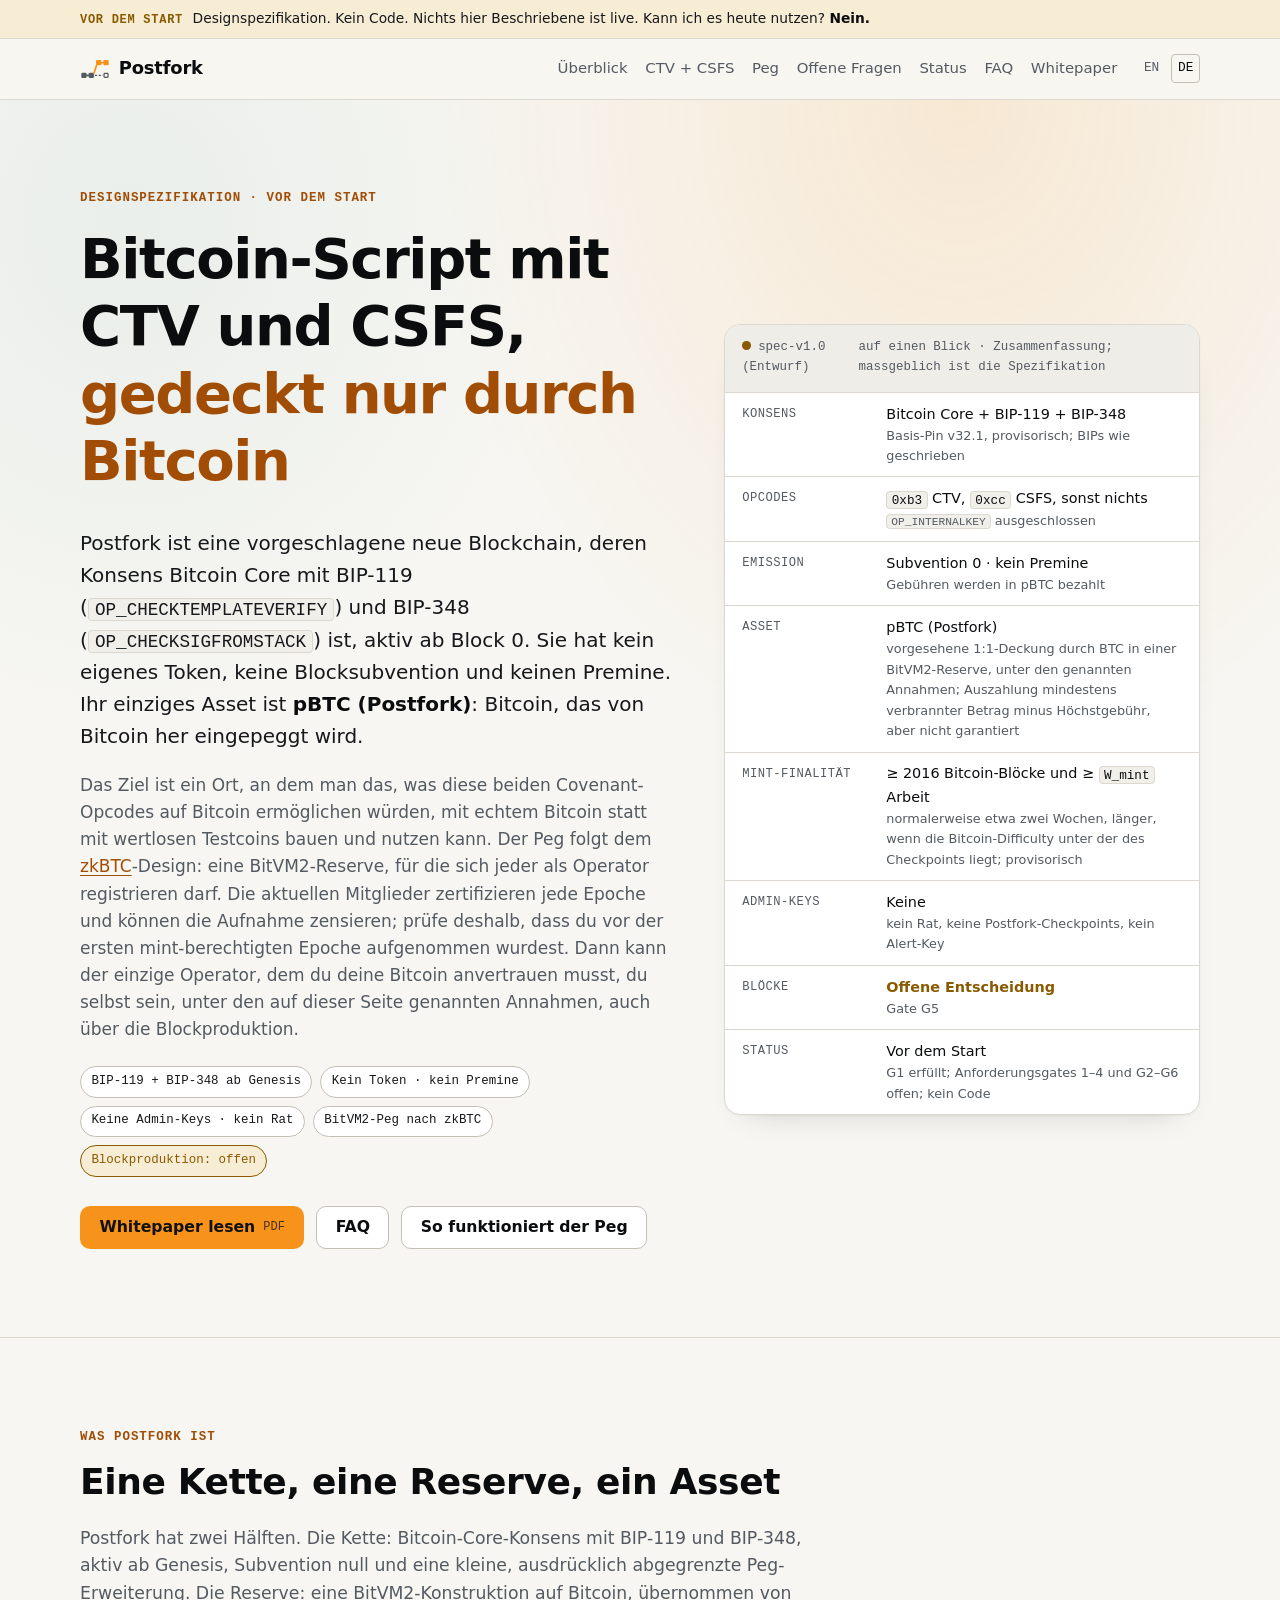
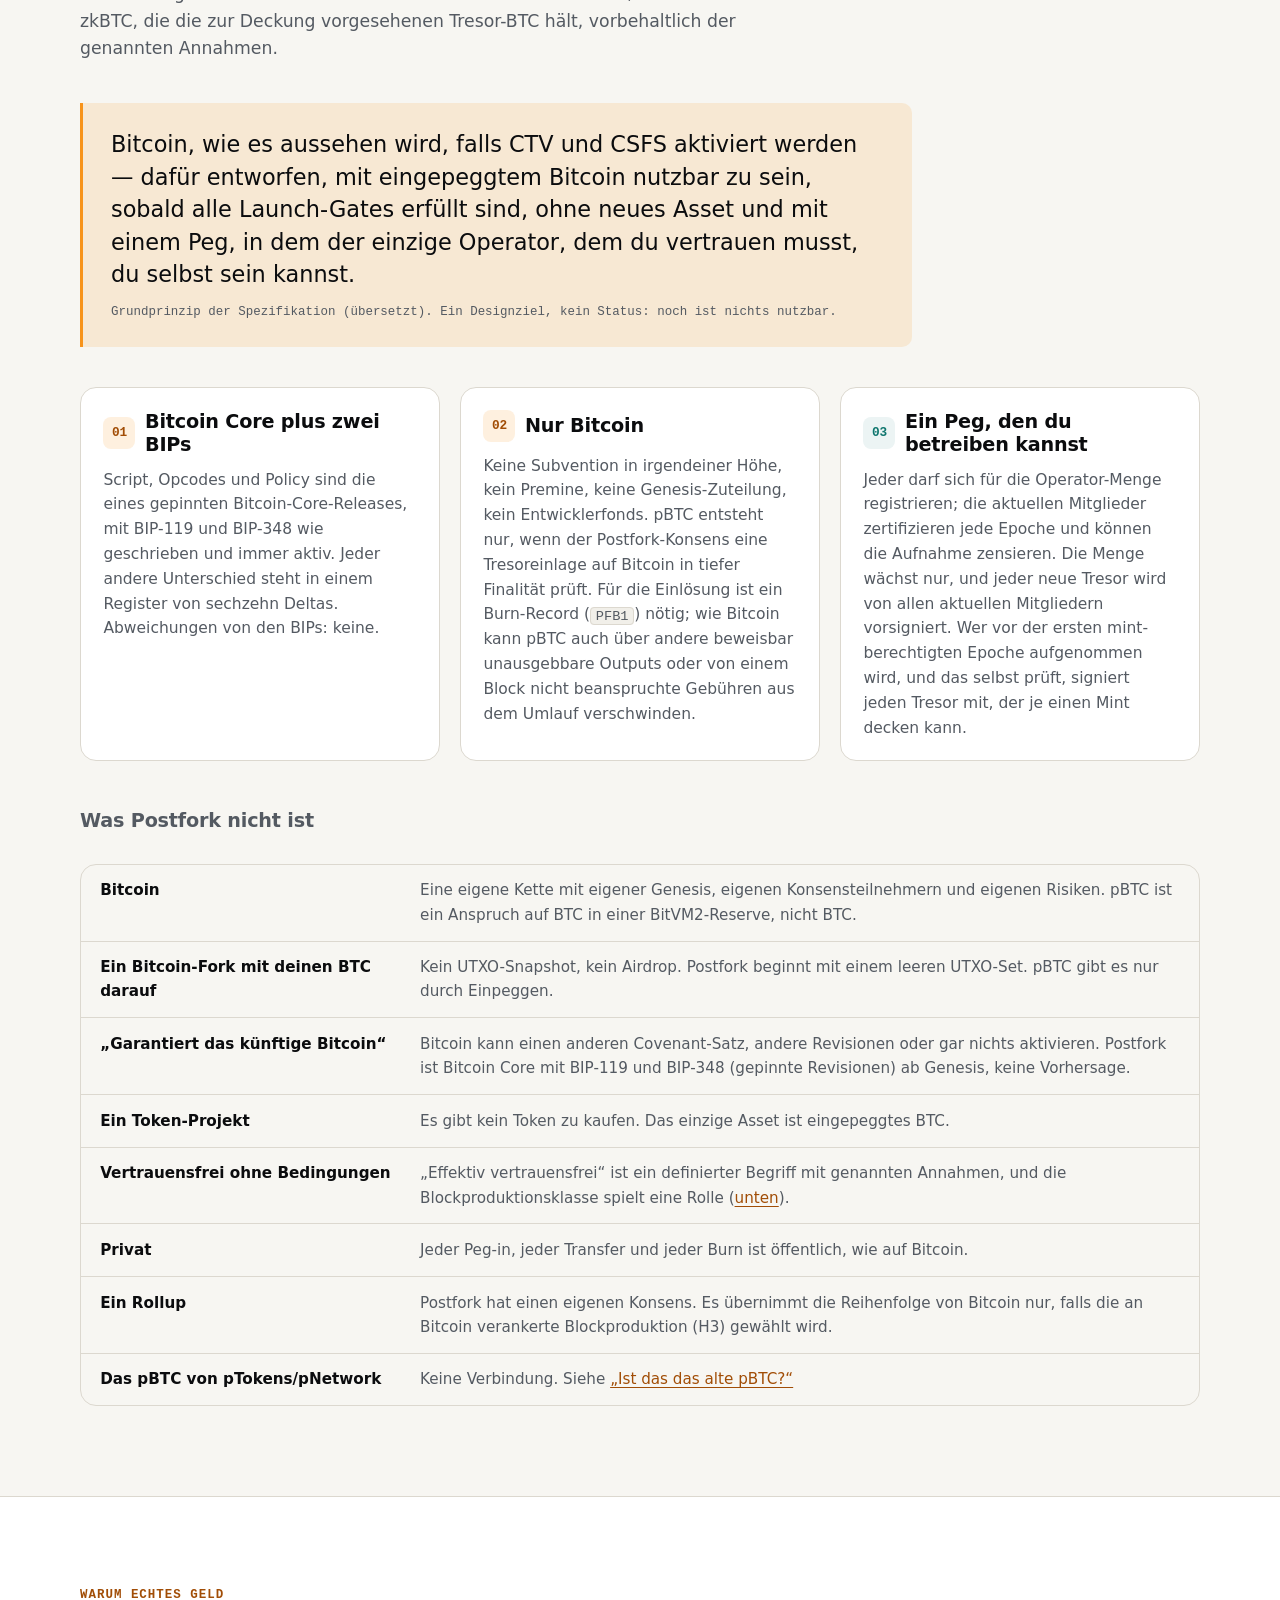
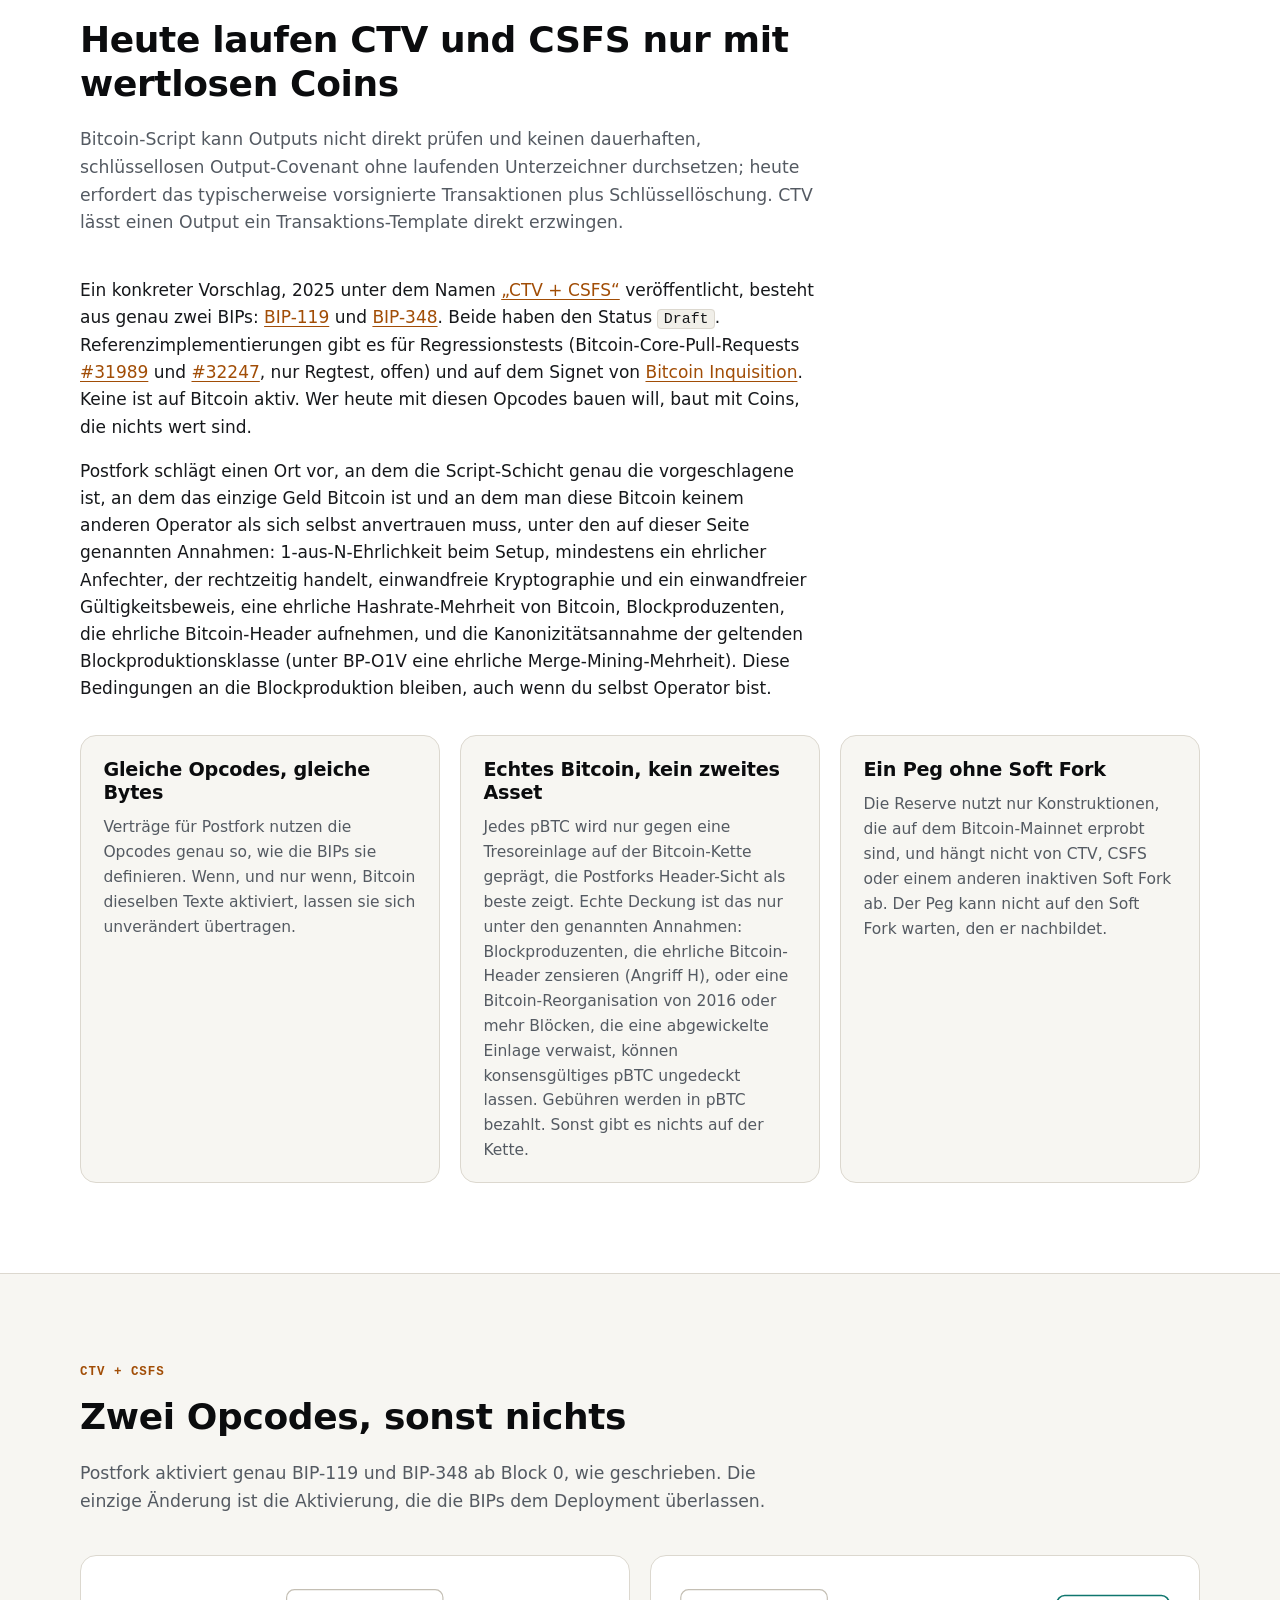
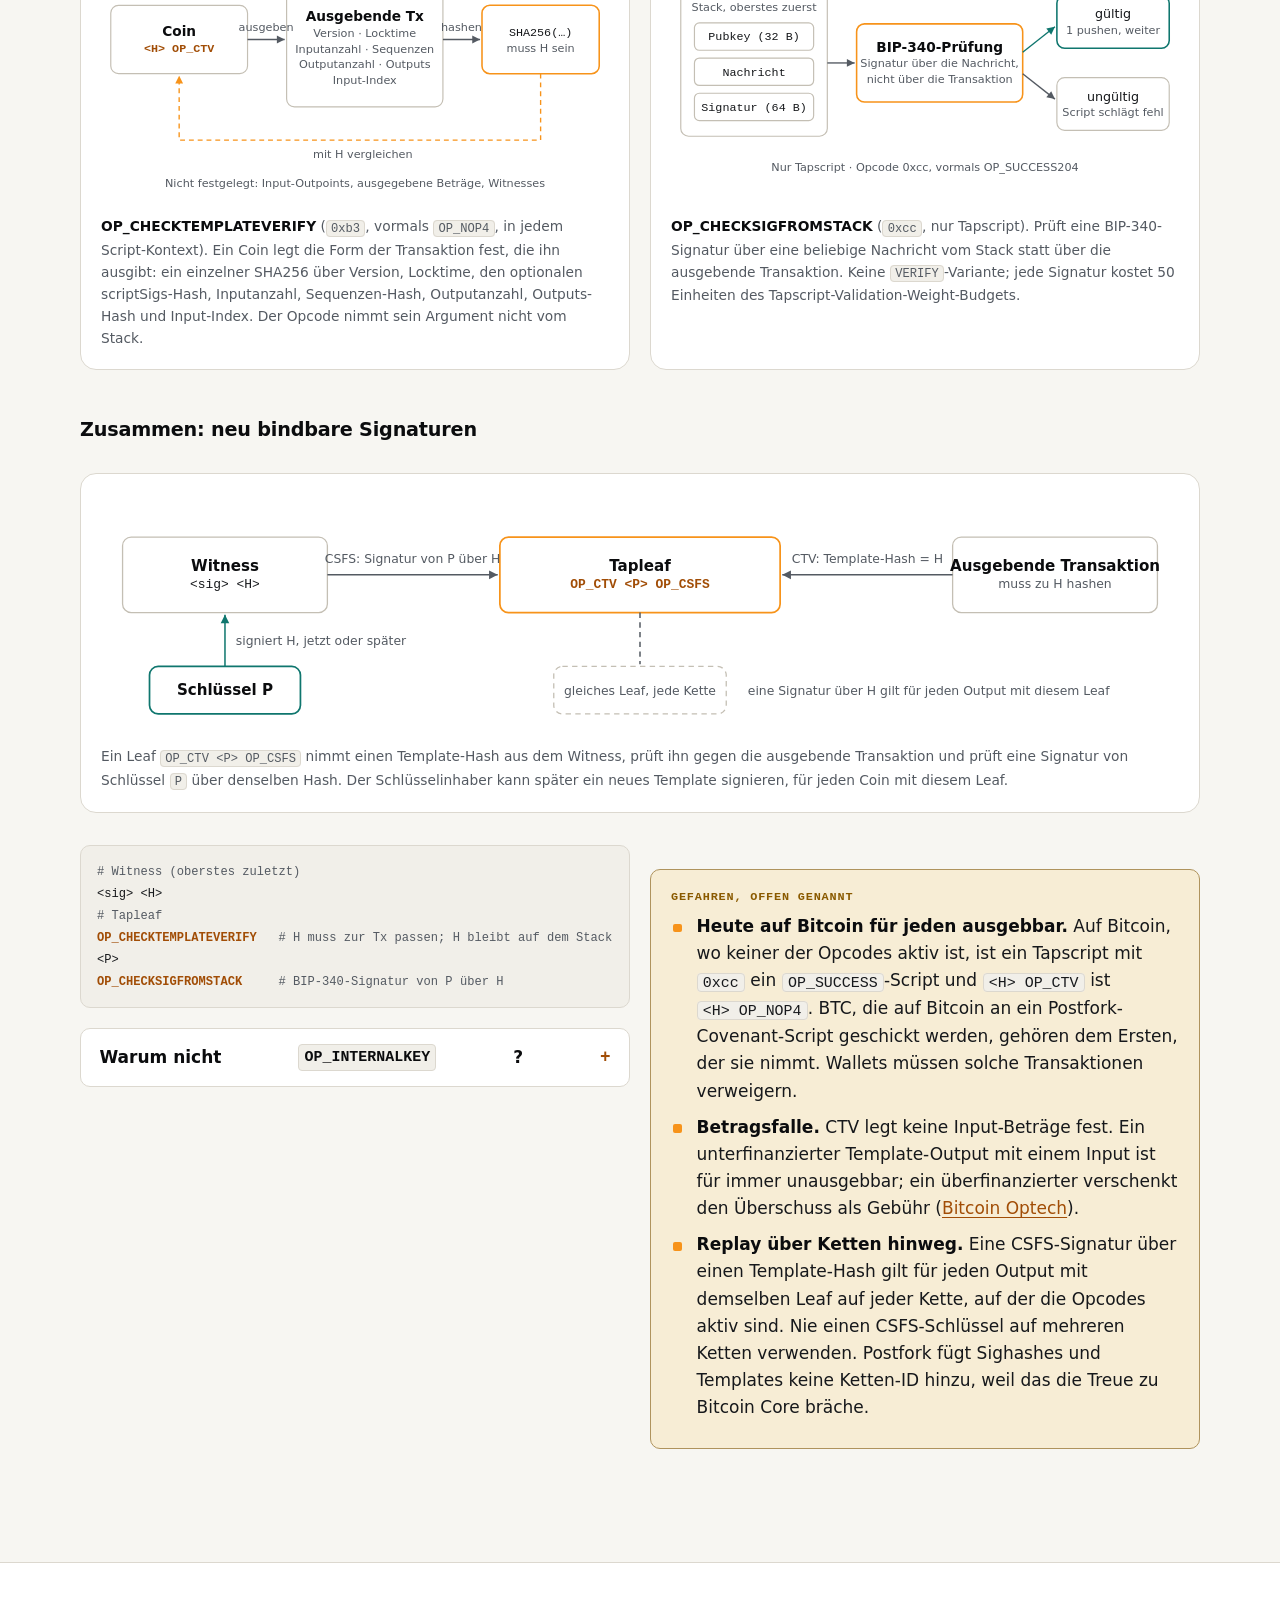
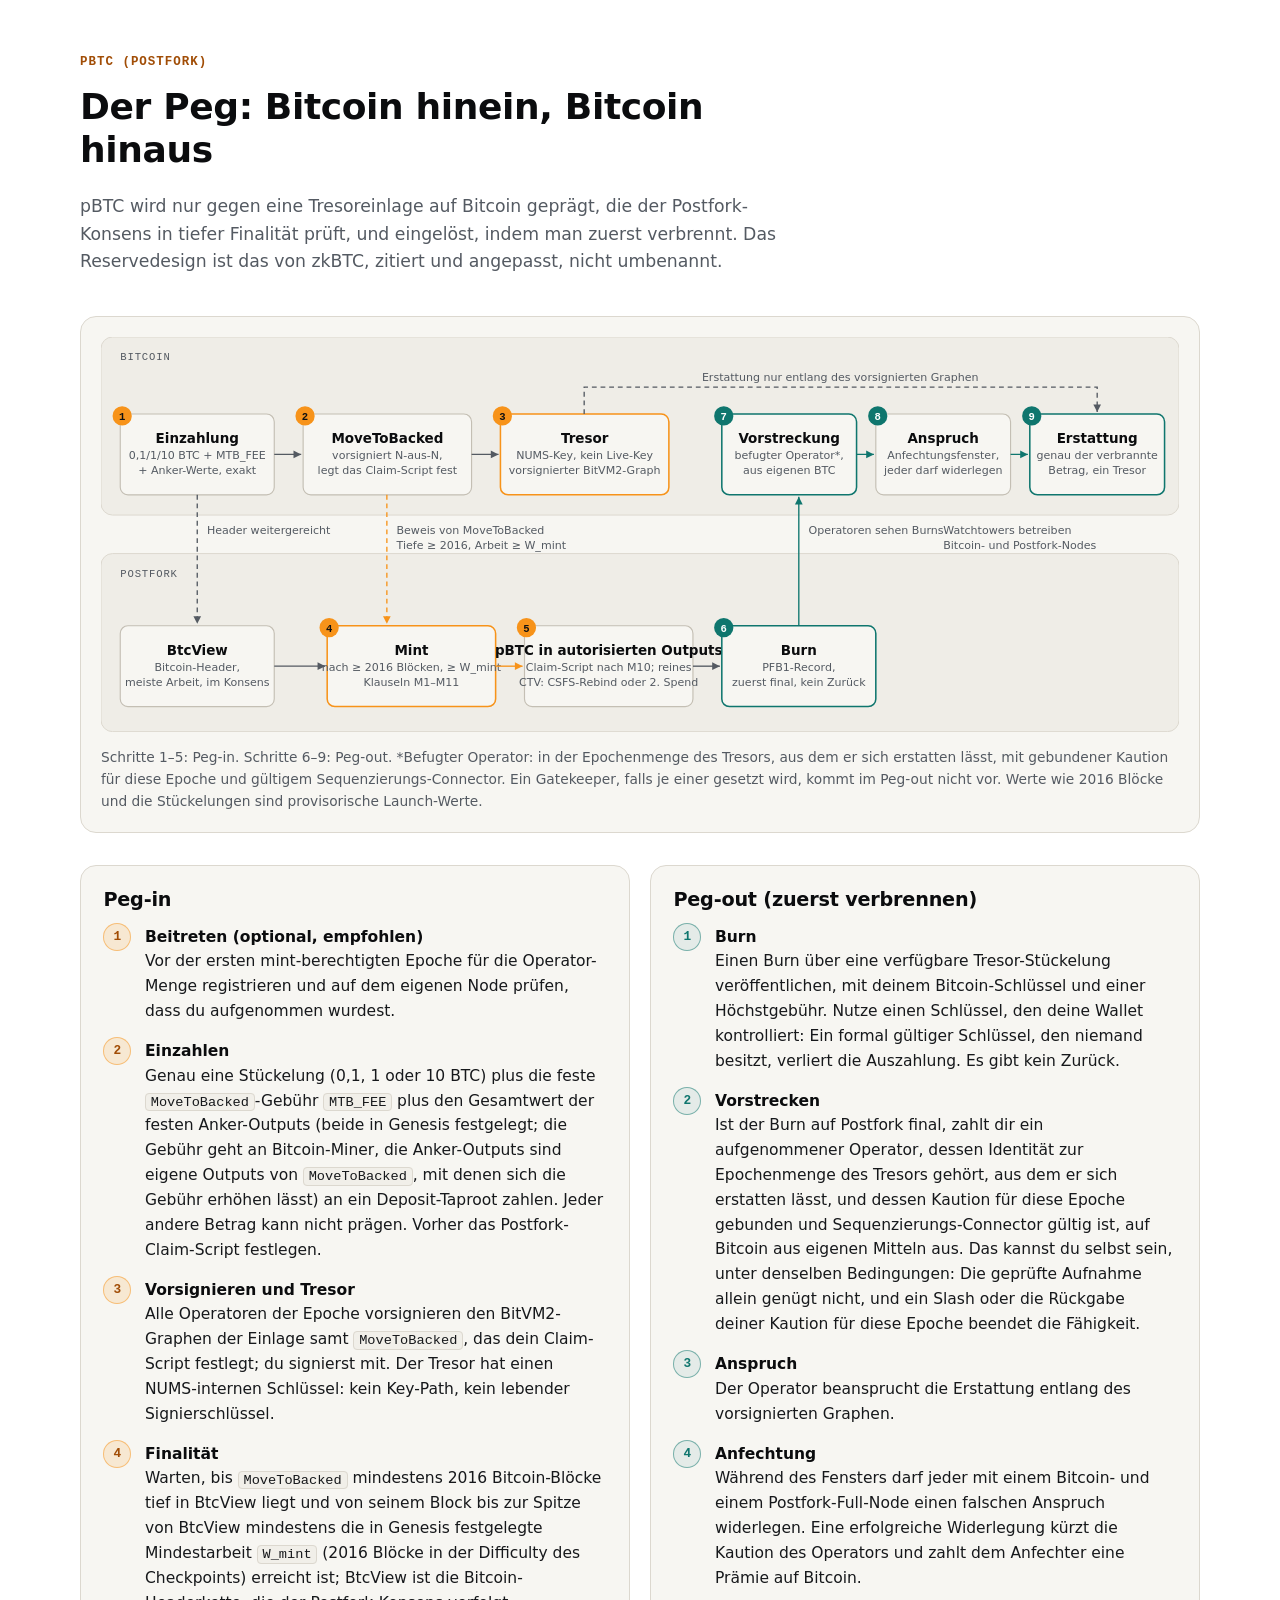
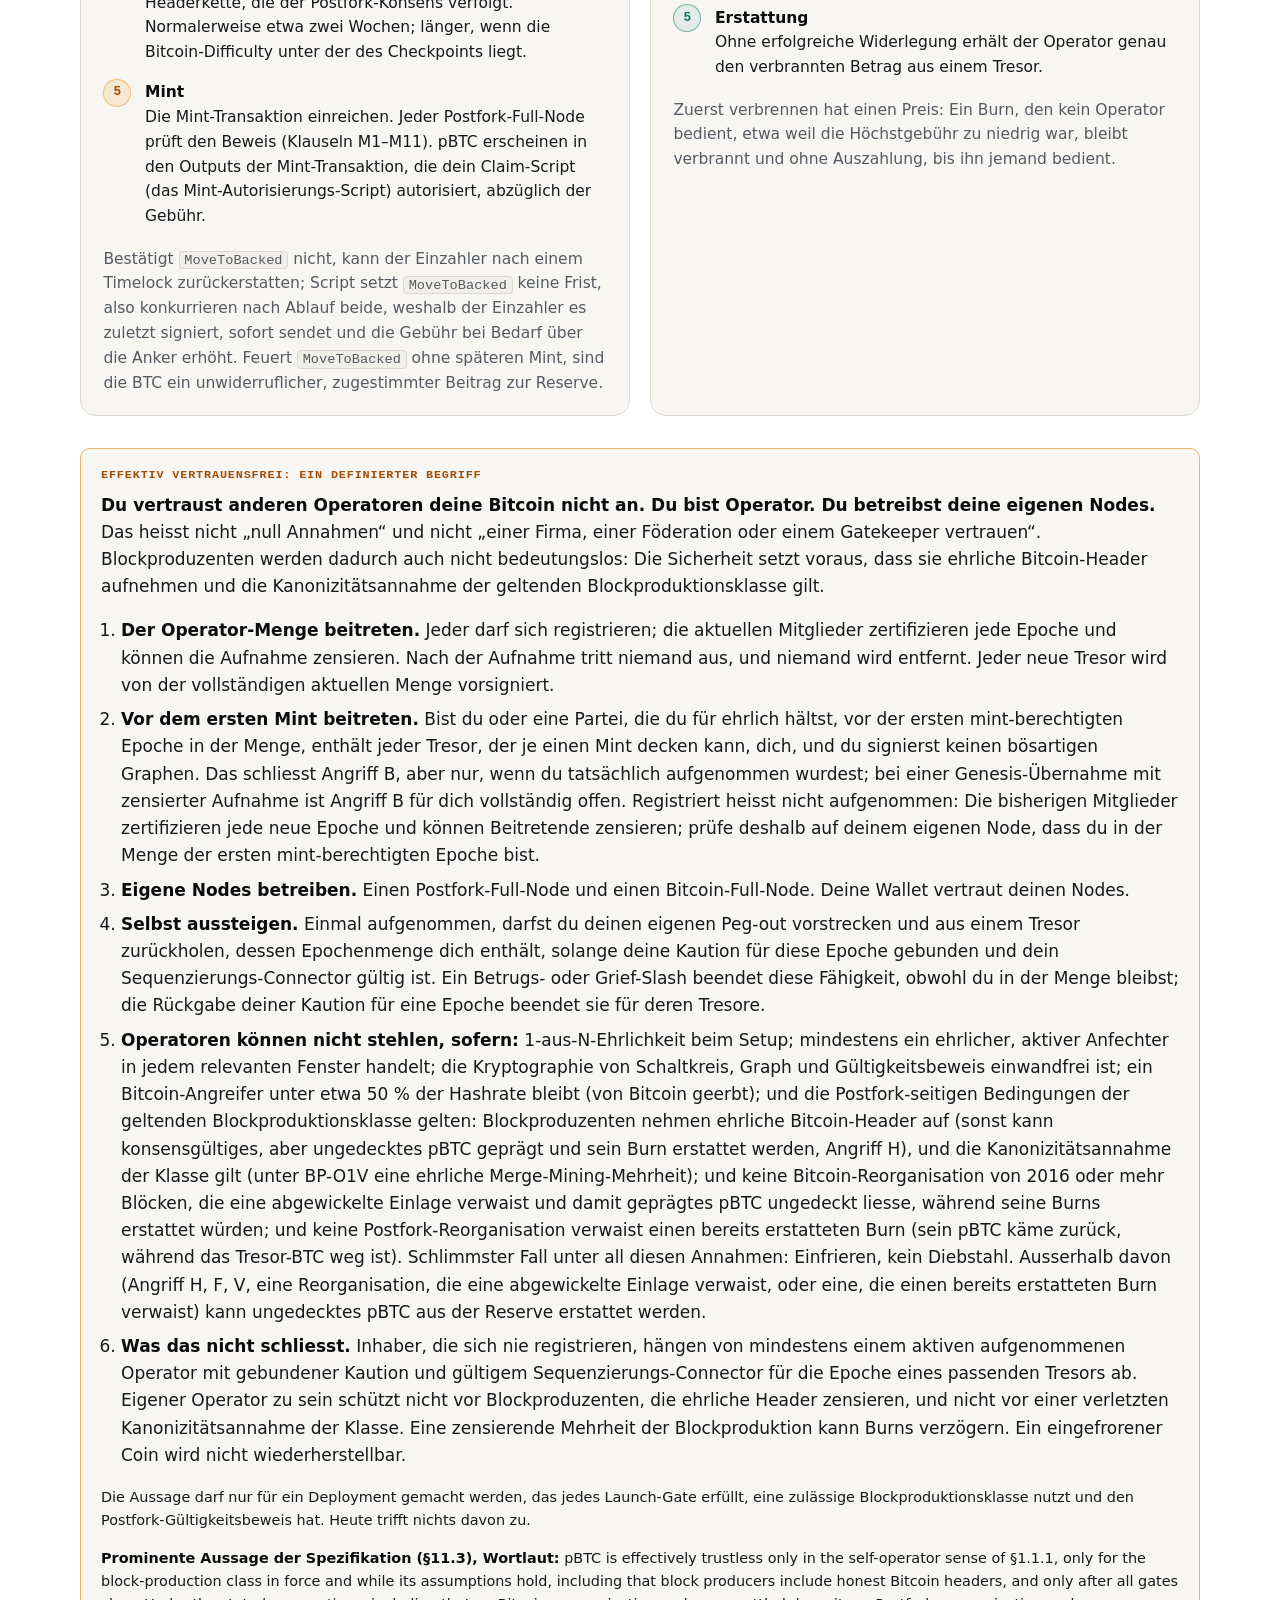
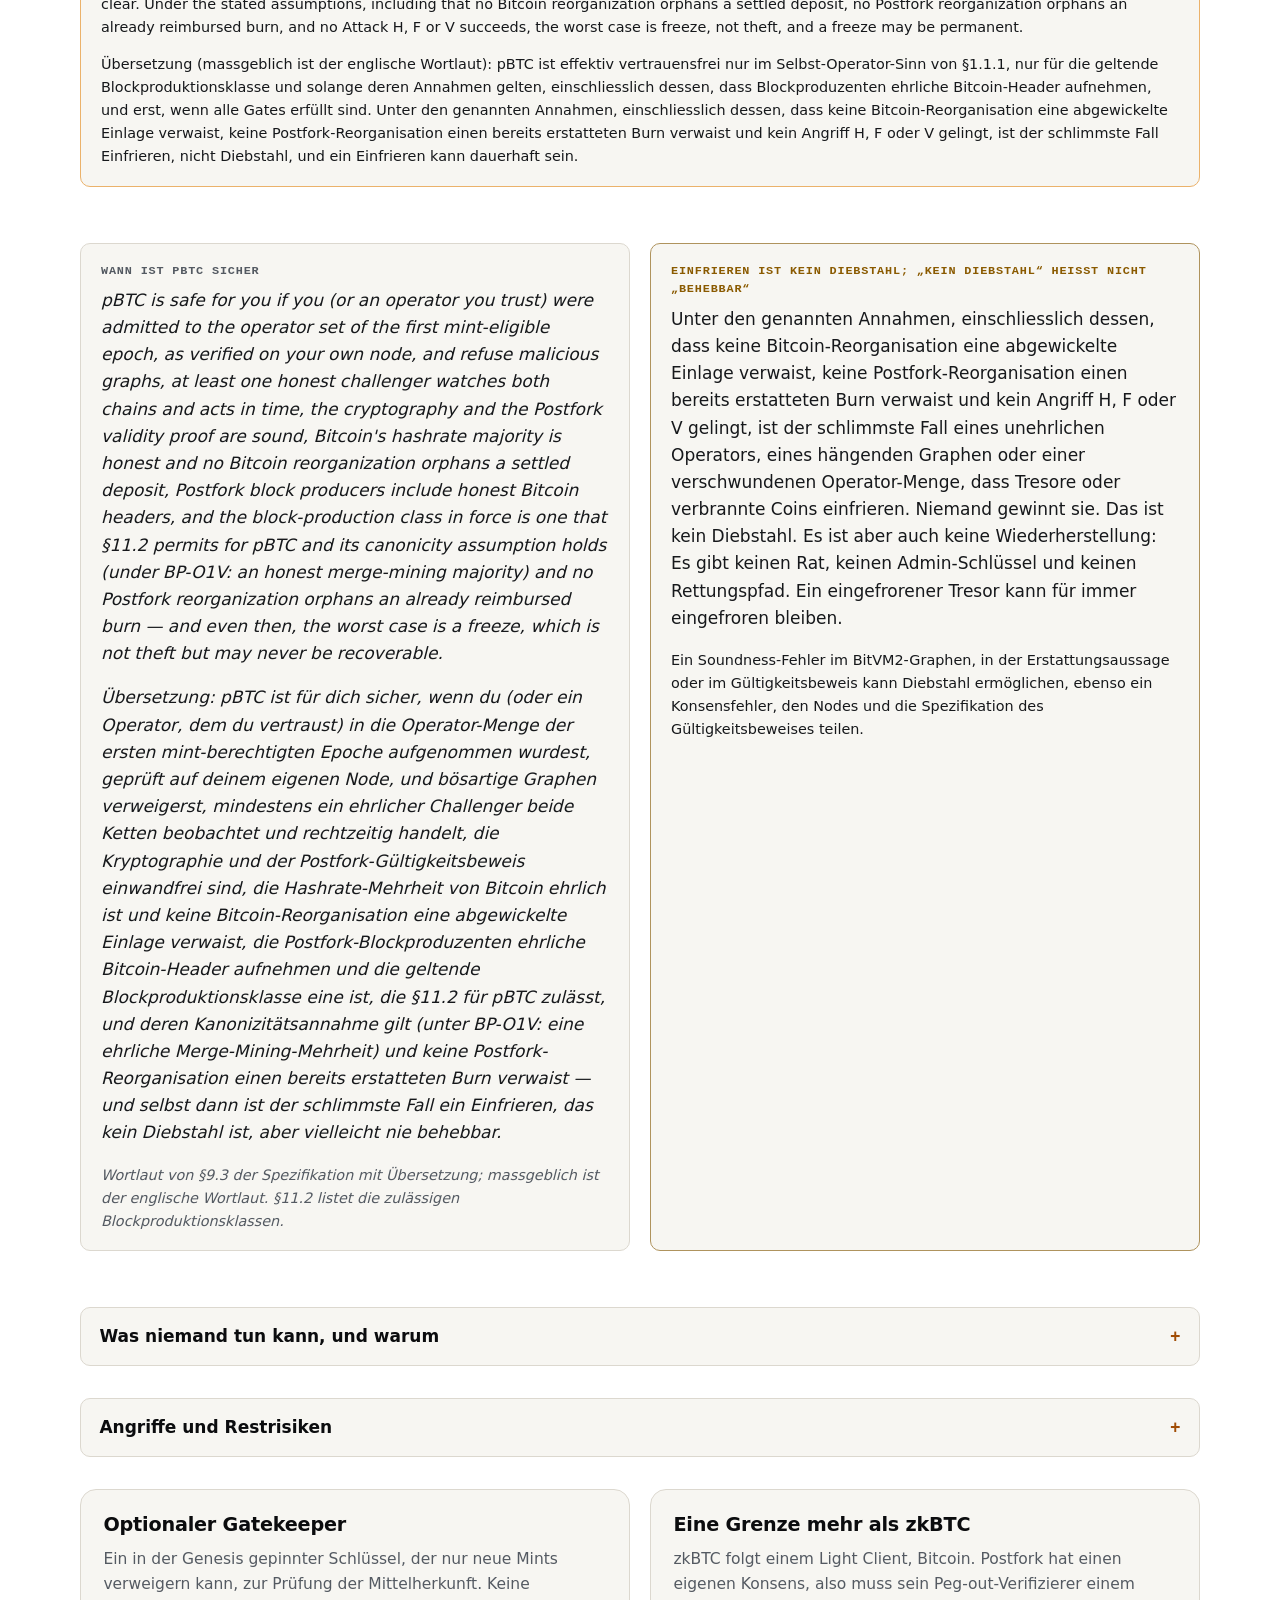
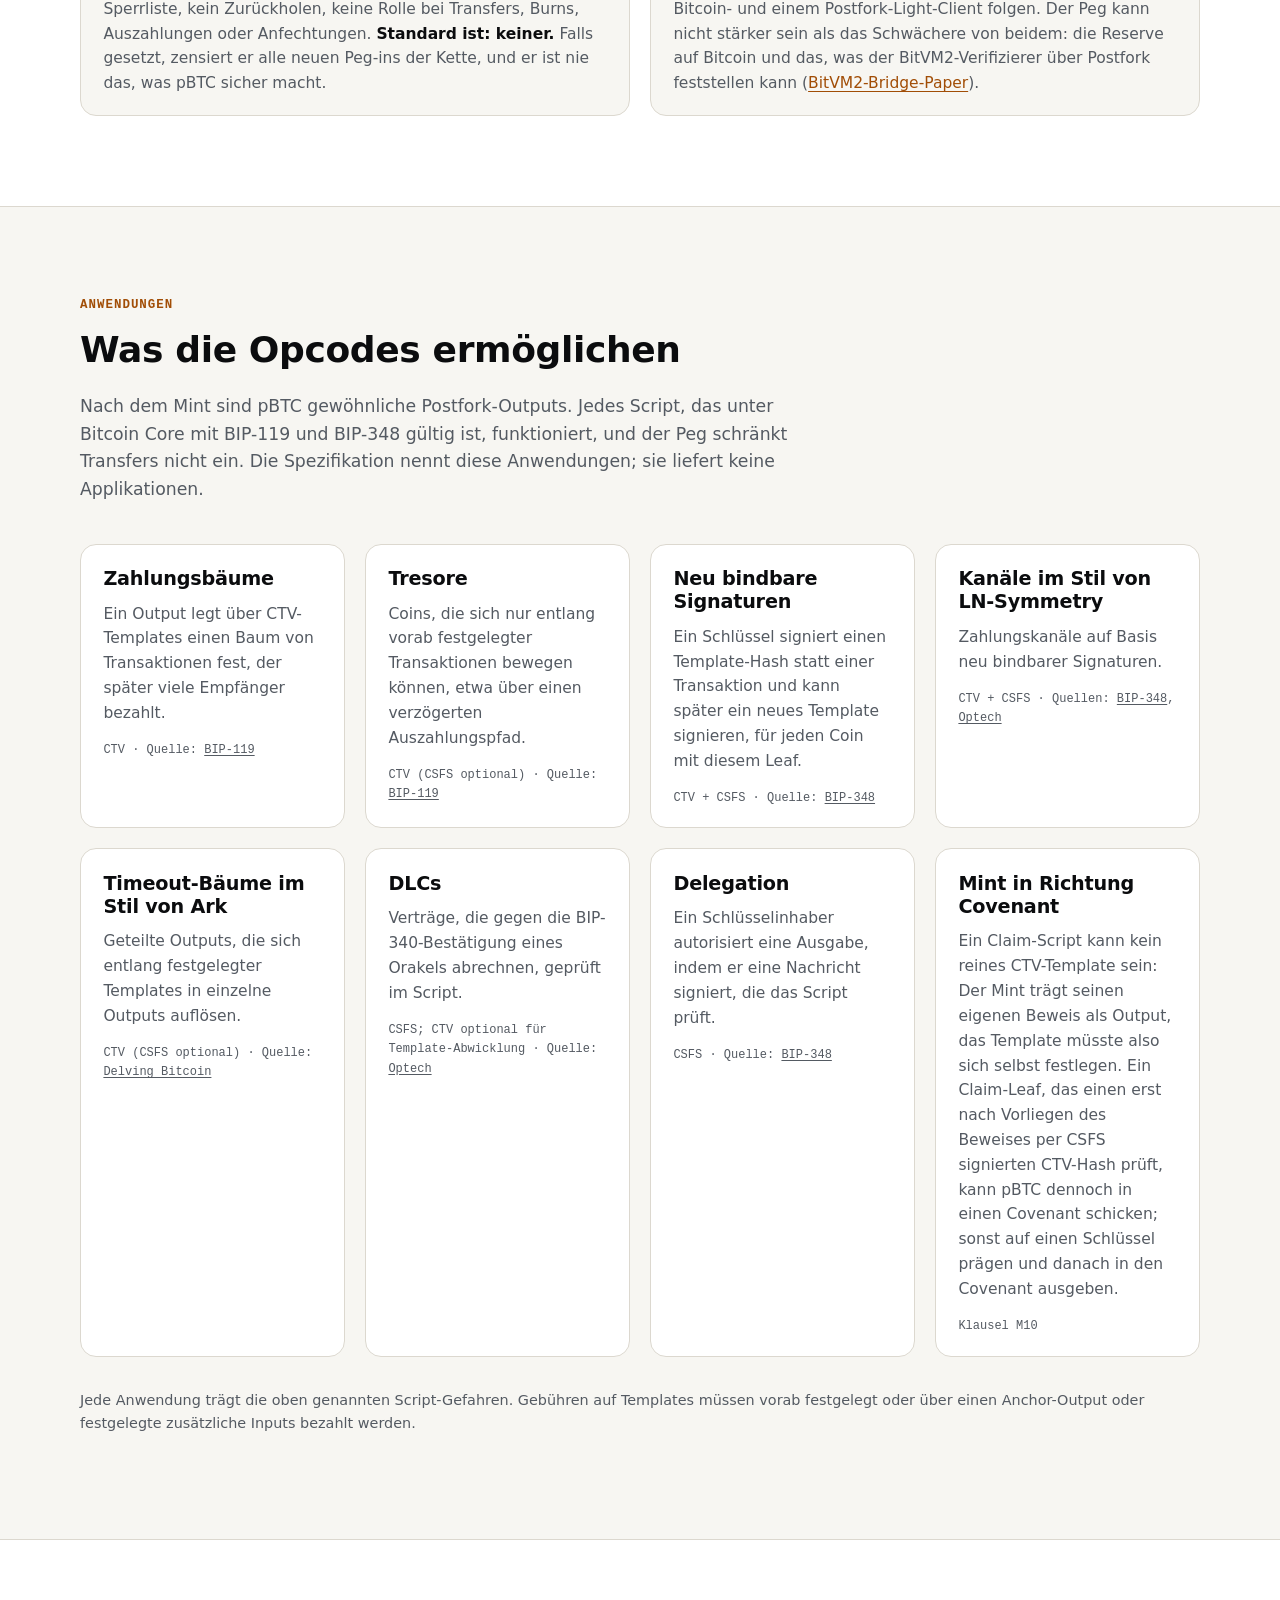
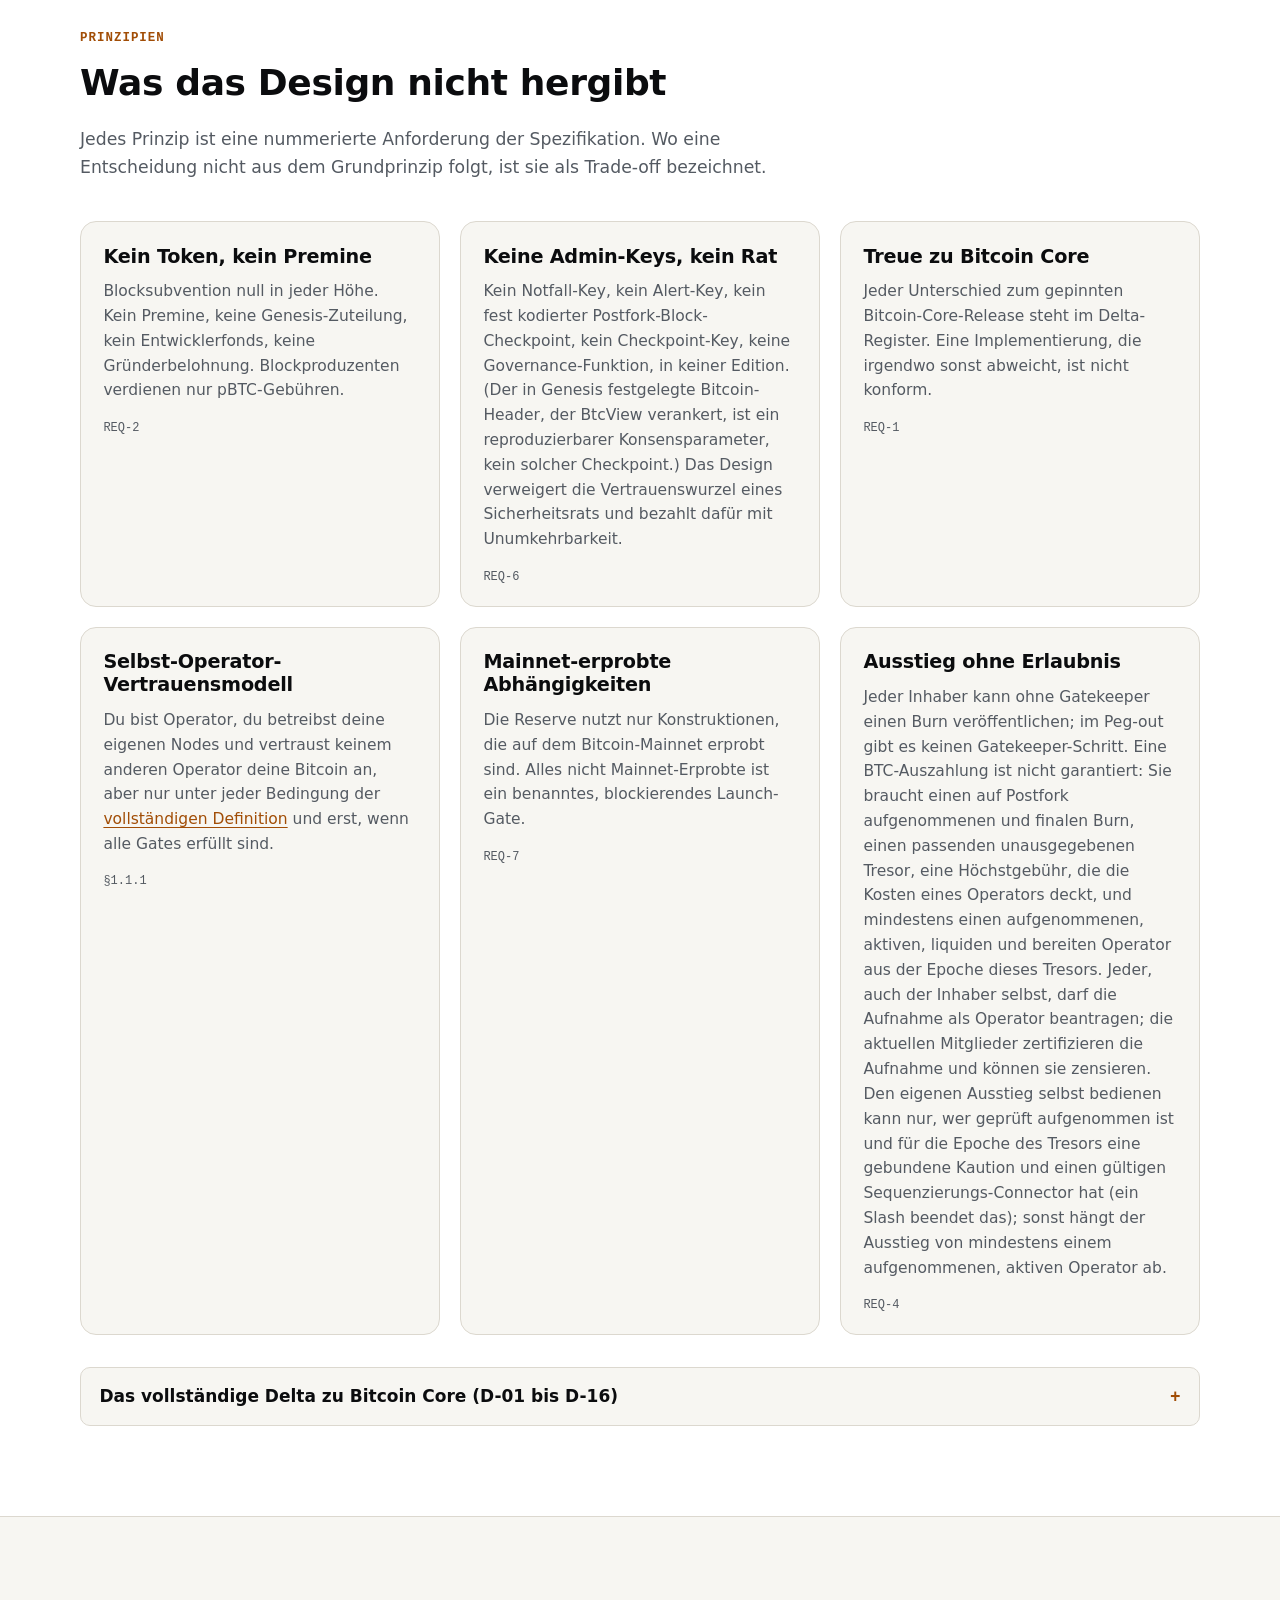
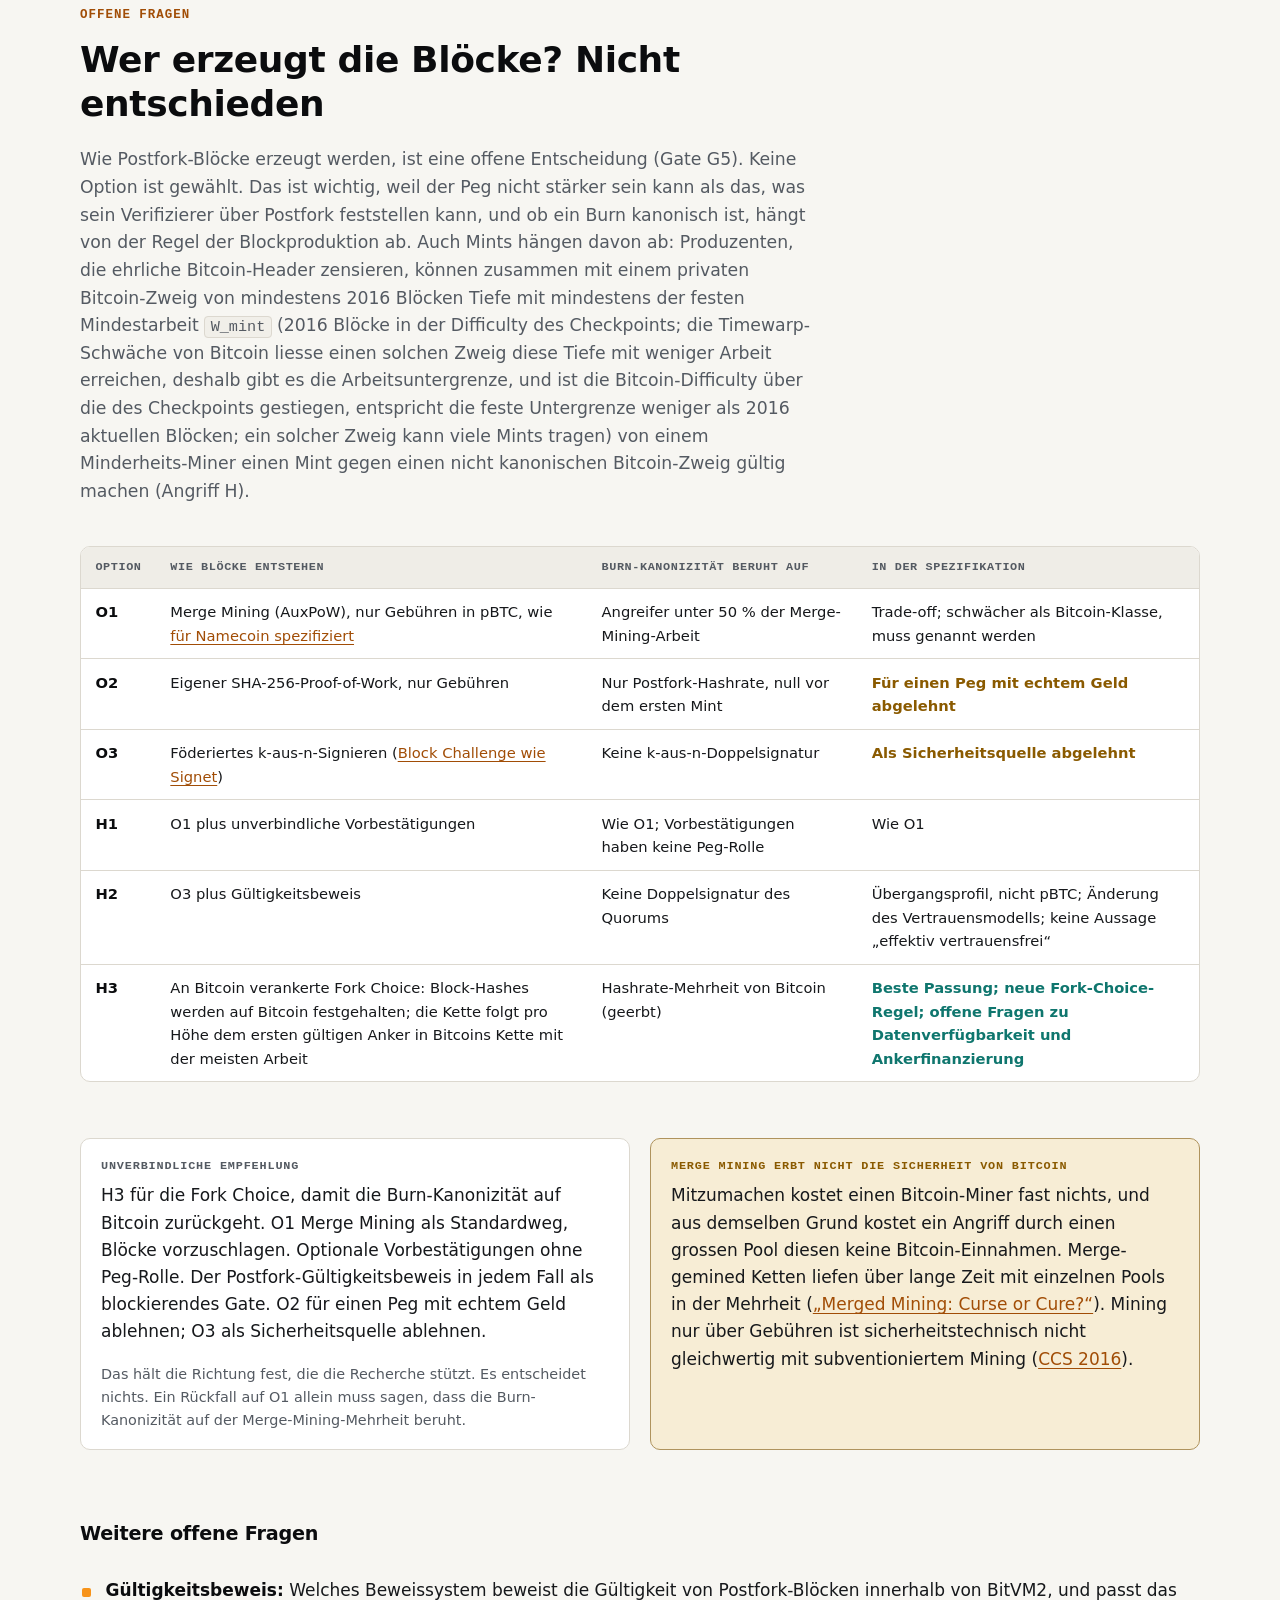
==== commit b420dda5: "Address twentieth review: contrast fixes, FAQ refund duties Raise contrast of branch step numbers an" ====
--- a/de/index.html
+++ b/de/index.html
@@ -471,7 +471,7 @@
       <li><span class="id">G1</span><span class="what"><strong>BitVM2-Verifizierer mainnet-erprobt</strong><span>Bridges der BitVM2-Familie laufen auf dem Bitcoin-Mainnet: Bitlayer seit 2025-07 (<a href="https://blockworks.com/news/bitvm-implementation-stage">Blockworks</a>), Citrea Clementine seit 2026-01 (<a href="https://docs.citrea.xyz/essentials/introduction.md">Citrea-Doku</a>).</span></span><span class="badge cleared">Erfüllt</span></li>
       <li><span class="id">G2</span><span class="what"><strong>Offener Operator-Markt für pBTC in Betrieb</strong><span>Alles davon: (1) ein laufender Registrierungsmarkt nimmt erlaubnisfreie Registrierungsanträge an; (2) Epochen 0 bis einschliesslich zur ersten mint-berechtigten Epoche auf einem öffentlichen Test-Deployment gebildet und registriert; (3) Onboarding von einem unabhängigen Operator vollständig durchlaufen, mit aus der registrierten Linie geprüfter Aufnahme in die Menge der ersten mint-berechtigten Epoche; (4) ein erfolgreicher Test-Mint aus dieser Epoche; (5) Genesis-Übernahme (OQ-08) gelöst.</span></span><span class="badge open">Offen</span></li>
       <li><span class="id">G3</span><span class="what"><strong>Erstattungsaussage für Postfork-Burns demonstriert</strong><span>Alles davon: (1) ein öffentliches Artefakt, das P1 und P5–P12 BitVM2-prüfbar durchsetzt, mit Testvektoren und Negativkontrollen; (2) der Vergleich der kumulierten Arbeit gegen eine Bitcoin-Gegenkette eines Anfechters; (3) Prüfungen von Anspruchsteller und Alleinfinanzierer ohne Abschwächung; (4) Bindung des Prämienempfängers mit einer Regel für die erste gültige Anfechtung; (5) Header- und Kanonizitätsprüfungen für die gewählte Blockproduktionsoption, einschliesslich einer Postfork-Gegenkette eines Anfechters; (6) gemessene schlimmste Streitkosten und nachgeprüfte Prämie; (7) Setup-Status festgehalten; (8) Postfork-Gegenketten zählen nur mit gültigen Headern und einem Gültigkeitsbeweis ab Genesis (schwerere, signierte oder zuerst verankerte, aber ungültige Gegenketten und Beweise aus manipuliertem Gabelzustand scheitern). Auf Bitcoin muss jeder Header der beanspruchten und jeder Gegenkette gültig sein, alle müssen vom Genesis-Checkpoint abstammen, und die kumulierte Arbeit wird ab ihm gezählt (eine beanspruchte Kette mit ungültigem Header scheitert; geprüft werden Proof of Work, Difficulty, Median-Time-Past und Version, nicht die Ortszeit, mit Grenzvektoren zu Median-Time-Past); (9) Negativkontrollen zur Operator-Bindung: Ansprüche nicht registrierter Schlüssel, von Identitäten ausserhalb der Epochenmenge des Tresors, einer Identität nach Betrugs- oder Grief-Slash, gegen Tresore einer Epoche nach Rückgabe der Kaution dieser Epoche, mit nur per Witness geprüften Auszahlungs-Inputs, mit einem Geschwister-Output der finanzierenden oder tresorerzeugenden Transaktion und ein zweiter Anspruch einer Identität, solange ihr vorheriger offen ist (in derselben Epoche und über Epochen hinweg, oder es wird das dokumentierte Restrisiko gleichzeitiger Ansprüche pro Epoche genannt, das die Watchtower-Untergrenze abdeckt), scheitern oder sind widerlegbar.</span></span><span class="badge open">Offen</span></li>
-      <li><span class="id">G4</span><span class="what"><strong>Postfork-Gültigkeitsbeweis innerhalb von BitVM2 demonstriert</strong><span>Alles davon: (1) ein öffentliches Gültigkeitsbeweis-Artefakt für die Postfork-Blockvalidierung ab Genesis (Bitcoin-Core-Regeln, BIP-119, BIP-348 und Peg-Regeln); (2) die Peg-Regeln in der Beweisspezifikation unabhängig vom Node-Code umgesetzt, mit Differentialtests; (3) Negativkontrollen, die scheitern müssen: ungedeckter Mint, Doppel-Mint, ungültige CTV-Ausgabe, ungültige CSFS-Signatur, fehlerhafter Burn, ungültiger weitergeleiteter Header, Köder-Witness-Commitment in der Coinbase, Mint auf einem Timewarp-Zweig unter <code>W_mint</code>, eine Einlage, die nicht genau Stückelung plus <code>MTB_FEE</code> plus Anker ist (oder ein <code>MoveToBacked</code> mit anderen Gebühren-Outputs), ein <code>MoveToBacked</code>, das einen Nicht-Taproot-Output oder einen Output mit unbekanntem Witness-Programm mit Taproot-förmigem Witness ausgibt, eines, das einen Taproot-Output ausgibt, dessen Schlüssel nicht genau Einlage- und Rückerstattungs-Leaf festlegt, und ein Mint auf einem PoW-gültigen Zweig mit gültigen Merkle- und Witness-Commitments, dessen <code>MoveToBacked</code> einen nicht existierenden Prevout mit ungültiger N-aus-N-Signatur ausgibt oder eine ungültige Einleger- oder Gatekeeper-Signatur oder eine erforderliche Signatur mit <code>SIGHASH_NONE</code>, <code>SIGHASH_SINGLE</code> oder <code>ANYONECANPAY</code> trägt; ein Dokumentationsvektor zum Wiedereinspielen: Ein ehrlich signiertes <code>MoveToBacked</code> einer zurückerstatteten Einlage, auf einem Zweig mit zurückgehaltenen Headern wiedereingespielt, prägt einmal, was die ehrliche beste Kette verhindert; und, davon getrennt, zwei voll gültige <code>MoveToBacked</code>-Transaktionen für denselben Einlage-Outpoint mit verschiedenen Tresor-Outpoints, von denen nur die erste prägt, über Blöcke hinweg und innerhalb eines Blocks; (3a) Zeitregel-Vektoren: Ein Block, dessen Zeitstempel der Uhr eines Prüfers um mehr als zwei Stunden voraus ist, aber Median-Time-Past erfüllt, ist für den Beweis gültig; einer, der Median-Time-Past verletzt, nicht; (4) Beweiskosten und Latenz passen ins Anfechtungsfenster; (5) Prüfung im BitVM2-Graphen demonstriert; (6) Setup-Status festgehalten.</span></span><span class="badge open">Offen</span></li>
+      <li><span class="id">G4</span><span class="what"><strong>Postfork-Gültigkeitsbeweis innerhalb von BitVM2 demonstriert</strong><span>Alles davon: (1) ein öffentliches Gültigkeitsbeweis-Artefakt für die Postfork-Blockvalidierung ab Genesis (Bitcoin-Core-Regeln, BIP-119, BIP-348 und Peg-Regeln); (2) die Peg-Regeln in der Beweisspezifikation unabhängig vom Node-Code umgesetzt, mit Differentialtests; (3) Negativkontrollen, die scheitern müssen: ungedeckter Mint, Doppel-Mint, ungültige CTV-Ausgabe, ungültige CSFS-Signatur, fehlerhafter Burn, ungültiger weitergeleiteter Header, Köder-Witness-Commitment in der Coinbase, Mint auf einem Timewarp-Zweig unter <code>W_mint</code>, eine Einlage, die nicht genau Stückelung plus <code>MTB_FEE</code> plus Anker ist (oder ein <code>MoveToBacked</code> mit anderen Gebühren-Outputs), ein <code>MoveToBacked</code>, das einen Nicht-Taproot-Output oder einen Output mit unbekanntem Witness-Programm mit Taproot-förmigem Witness ausgibt, eines, das einen Taproot-Output ausgibt, dessen Schlüssel nicht genau Einlage- und Rückerstattungs-Leaf festlegt, und ein Mint auf einem PoW-gültigen Zweig mit gültigen Merkle- und Witness-Commitments, dessen <code>MoveToBacked</code> einen nicht existierenden Prevout mit ungültiger N-aus-N-Signatur ausgibt oder eine ungültige Einleger- oder Gatekeeper-Signatur oder eine erforderliche Signatur mit <code>SIGHASH_NONE</code>, <code>SIGHASH_SINGLE</code> oder <code>ANYONECANPAY</code> trägt; Dokumentationsvektoren zum Wiedereinspielen: Ein ehrlich signiertes <code>MoveToBacked</code> einer nach dem Signieren zurückerstatteten Einlage, auf einem überholenden privaten Zweig (Angriff A) oder einem Zweig mit zurückgehaltenen Headern (Angriff H) wiedereingespielt, prägt einmal, was die ehrliche beste Kette verhindert; und, davon getrennt, zwei voll gültige <code>MoveToBacked</code>-Transaktionen für denselben Einlage-Outpoint mit verschiedenen Tresor-Outpoints, von denen nur die erste prägt, über Blöcke hinweg und innerhalb eines Blocks; (3a) Zeitregel-Vektoren: Ein Block, dessen Zeitstempel der Uhr eines Prüfers um mehr als zwei Stunden voraus ist, aber Median-Time-Past erfüllt, ist für den Beweis gültig; einer, der Median-Time-Past verletzt, nicht; (4) Beweiskosten und Latenz passen ins Anfechtungsfenster; (5) Prüfung im BitVM2-Graphen demonstriert; (6) Setup-Status festgehalten.</span></span><span class="badge open">Offen</span></li>
       <li><span class="id">G5</span><span class="what"><strong>Entscheidung zur Blockproduktion getroffen</strong><span>Alles davon: (1) Option vollständig spezifiziert, mit Header- und Kanonizitätsprüfungen nur aus Kettendaten (Header-Format, Fork Choice, Difficulty oder Challenge, Intervall, Burn-Tiefe, genaue Header- und Kanonizitätsaussagen); (2) adversariales Review abgeschlossen; (3) Burn-Tiefe gepinnt; (4) Bootstrap-Plan genannt; (5) Restrisiken der Blockproduktion nachgeführt, mit einem Grenzvektor zur späten Verwaisung (ein bei genau der Burn-Tiefe akzeptierter, erstatteter und dann durch eine Postfork-Reorganisation verwaister Burn) und dokumentiertem Deckungsdefizit; (6) bei H3 Datenverfügbarkeitsregel und Ankerfinanzierung spezifiziert; (7) die konkrete Block- und Header-Serialisierung der gewählten Option samt Wirkung auf P2P-Nachrichten und Compact Blocks in der Spezifikation festgelegt.</span></span><span class="badge open">Offene Entscheidung</span></li>
       <li><span class="id">G6</span><span class="what"><strong>Konsenskonformität und eingefrorene Launch-Pins</strong><span>Alles davon: (1) Konsenskonformität bestanden (Testvektoren von BIP-119 und BIP-348, Bitcoin-Core-Testsuite, Differentialtests); (2) jeder provisorische Wert eingefroren; (3) NUMS-Schlüssel, Tresor-Template, Deposit-Leaf-Template und Genesis-Bytes gepinnt; (4) Werte der Ketten-Identität registriert oder geprüft; (5) Checkpoint-Werte und <code>W_mint</code> samt Aktualitätsregel von mindestens zwei unabhängigen Mainnet-Nodes reproduziert, mit Negativvektoren (fehlerhafter Proof of Work, zu hohes Target, falsche Chainwork, Höhe ausserhalb einer Retarget-Grenze, veralteter leichterer Checkpoint); (6) Vektoren zur Kodierung der Epochenparameter, einschliesslich zu vieler Stückelungen gegenüber dem committeten Maximum, plus Mint-Vektoren für Stückelungs- und Refund-Leaf-Prüfung; (7) Vektoren zur Epochenlinie: veralteter Zeitplan, gebündelte Epochen-Anker, eine zweite selbstsignierte erste Epoche, die Mints nicht einfrieren darf, und ein widersprüchliches späteres Zertifikat, das es tut; (8) Vektoren zu den Peg-Konstanten (eine andere Gebühr, Anker-Menge oder Grenze ändert die Genesis); (9) verspäteter Start: Erreicht Bitcoin den Zeitplanbeginn vor dem ersten Postfork-Block, muss neu gepinnt werden; (10) Reorganisationsgrenze: Eine bei genau 2016 Blöcken akzeptierte und dann durch eine Reorganisation von 2016 Blöcken verwaiste Einlage lässt den Mint bestehen, und der Node-Sicherheitsmodus meldet das; (11) Verlust des Checkpoints: Eine simulierte Bitcoin-Reorganisation, die den Genesis-Checkpoint verwirft, lässt den Node-Sicherheitsmodus Mints nicht mehr als final behandeln und den nötigen Neustart melden; (12) Serialisierungsvektoren für Peg-Records: Jeder Record-Typ wird auf genau eine Weise gelesen, und nicht minimale Längen, zu lange Merkle-Zweige, falsche Indizes sowie fehlende oder überzählige Bytes machen die Transaktion ungültig.</span></span><span class="badge open">Offen</span></li>
     </ol>
--- a/styles.css
+++ b/styles.css
@@ -909,6 +909,13 @@
   fill: var(--branch);
 }
 
+/* Light theme: the dark-teal branch circle needs light digits (#fff on #0f766e 5.5:1). */
+@media (prefers-color-scheme: light) {
+  .dg-step-bg.branch + .dg-step {
+    fill: #ffffff;
+  }
+}
+
 .dg-lane {
   fill: var(--surface-2);
   stroke: var(--line);
@@ -1411,7 +1418,6 @@
   font-family: var(--mono);
   font-size: 0.9rem;
   font-weight: 400;
-  opacity: 0.6;
 }
 
 .copy-link::before {
@@ -1420,7 +1426,6 @@
 
 .copy-link:hover,
 .copy-link:focus-visible {
-  opacity: 1;
   color: var(--accent);
 }
 
